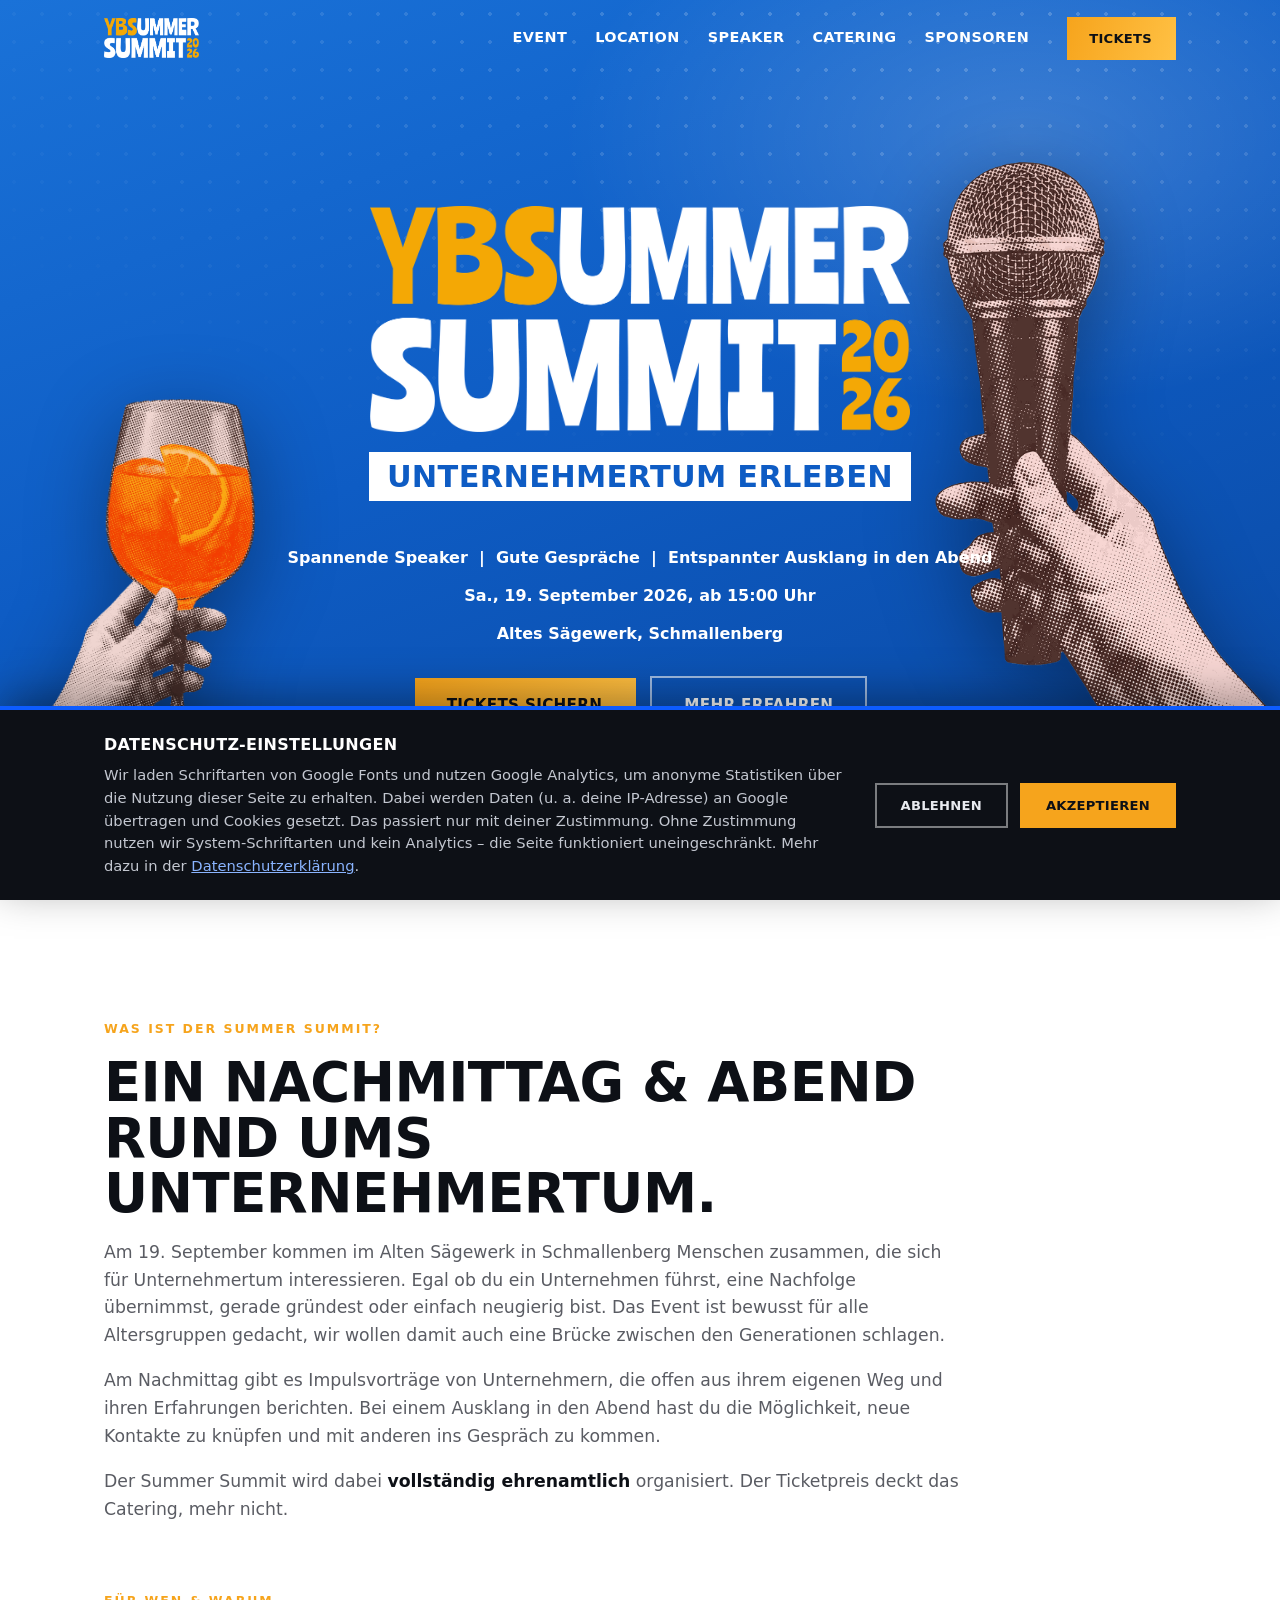
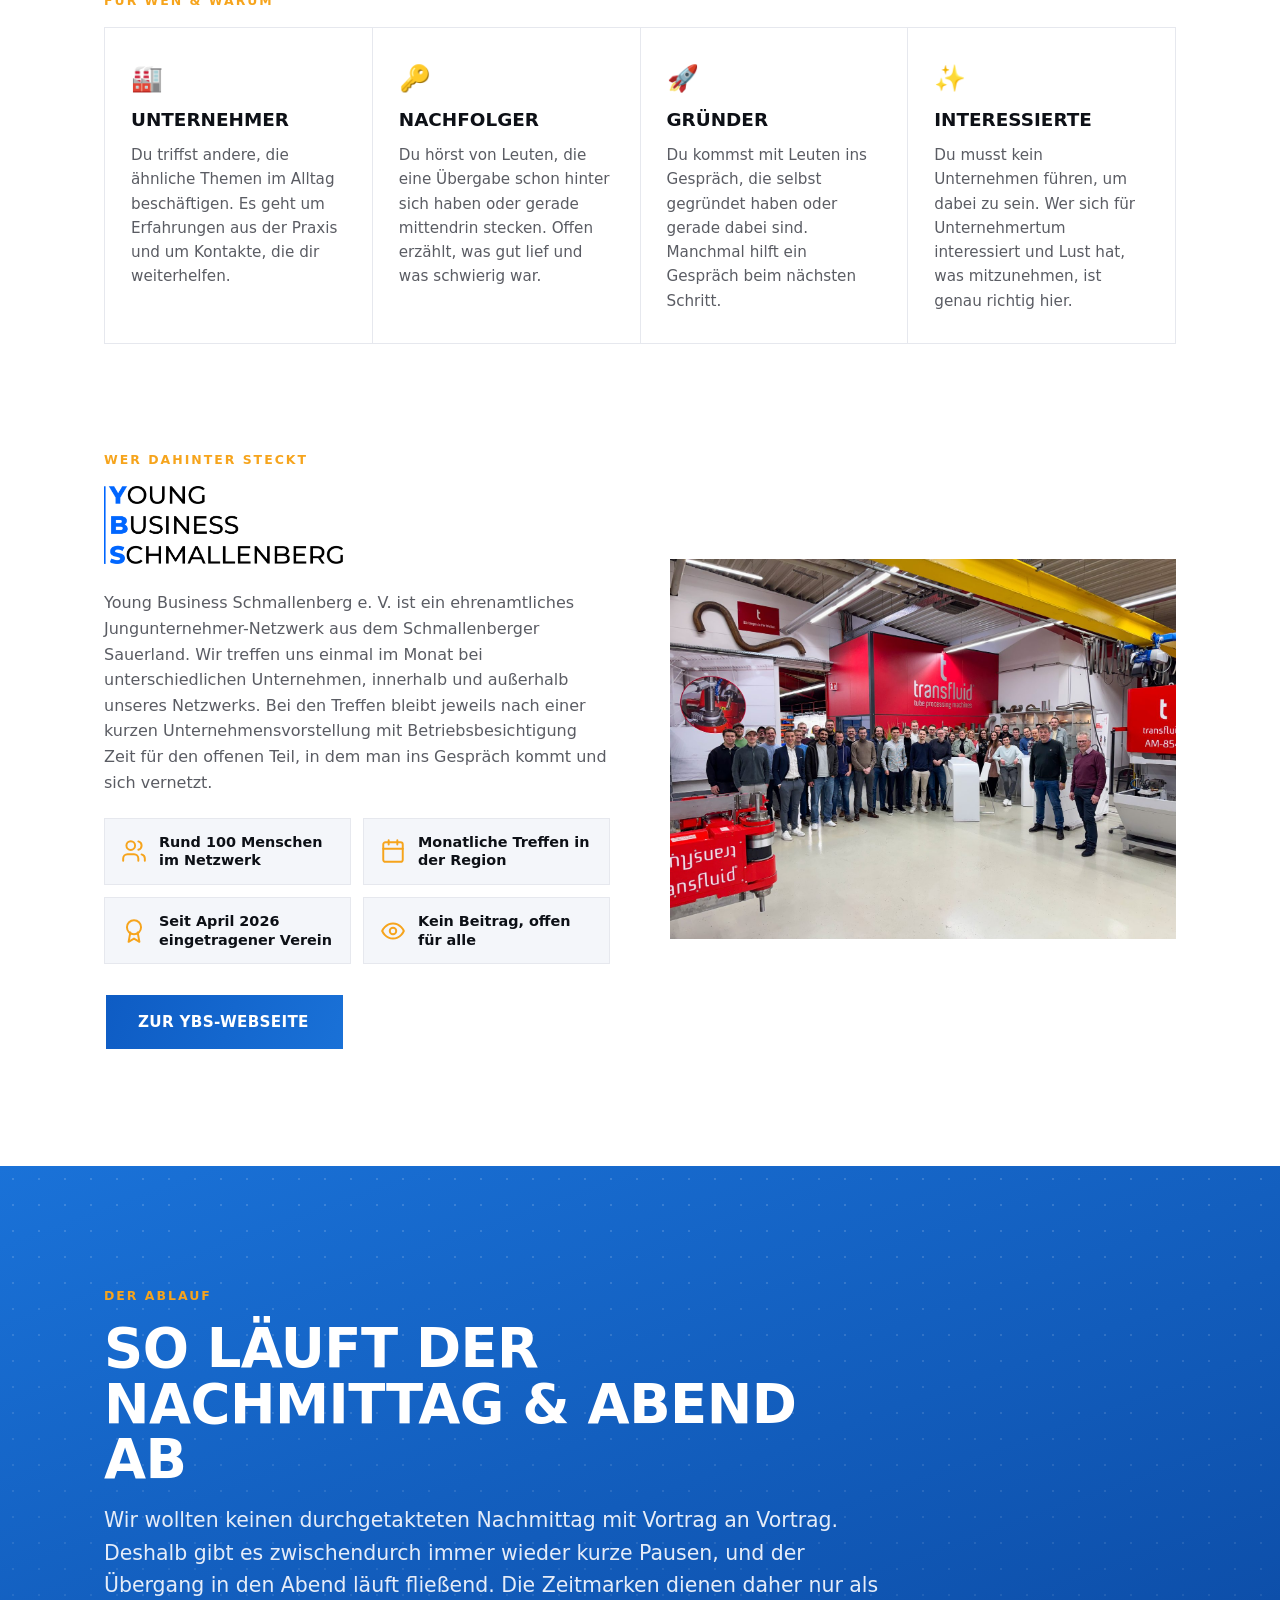
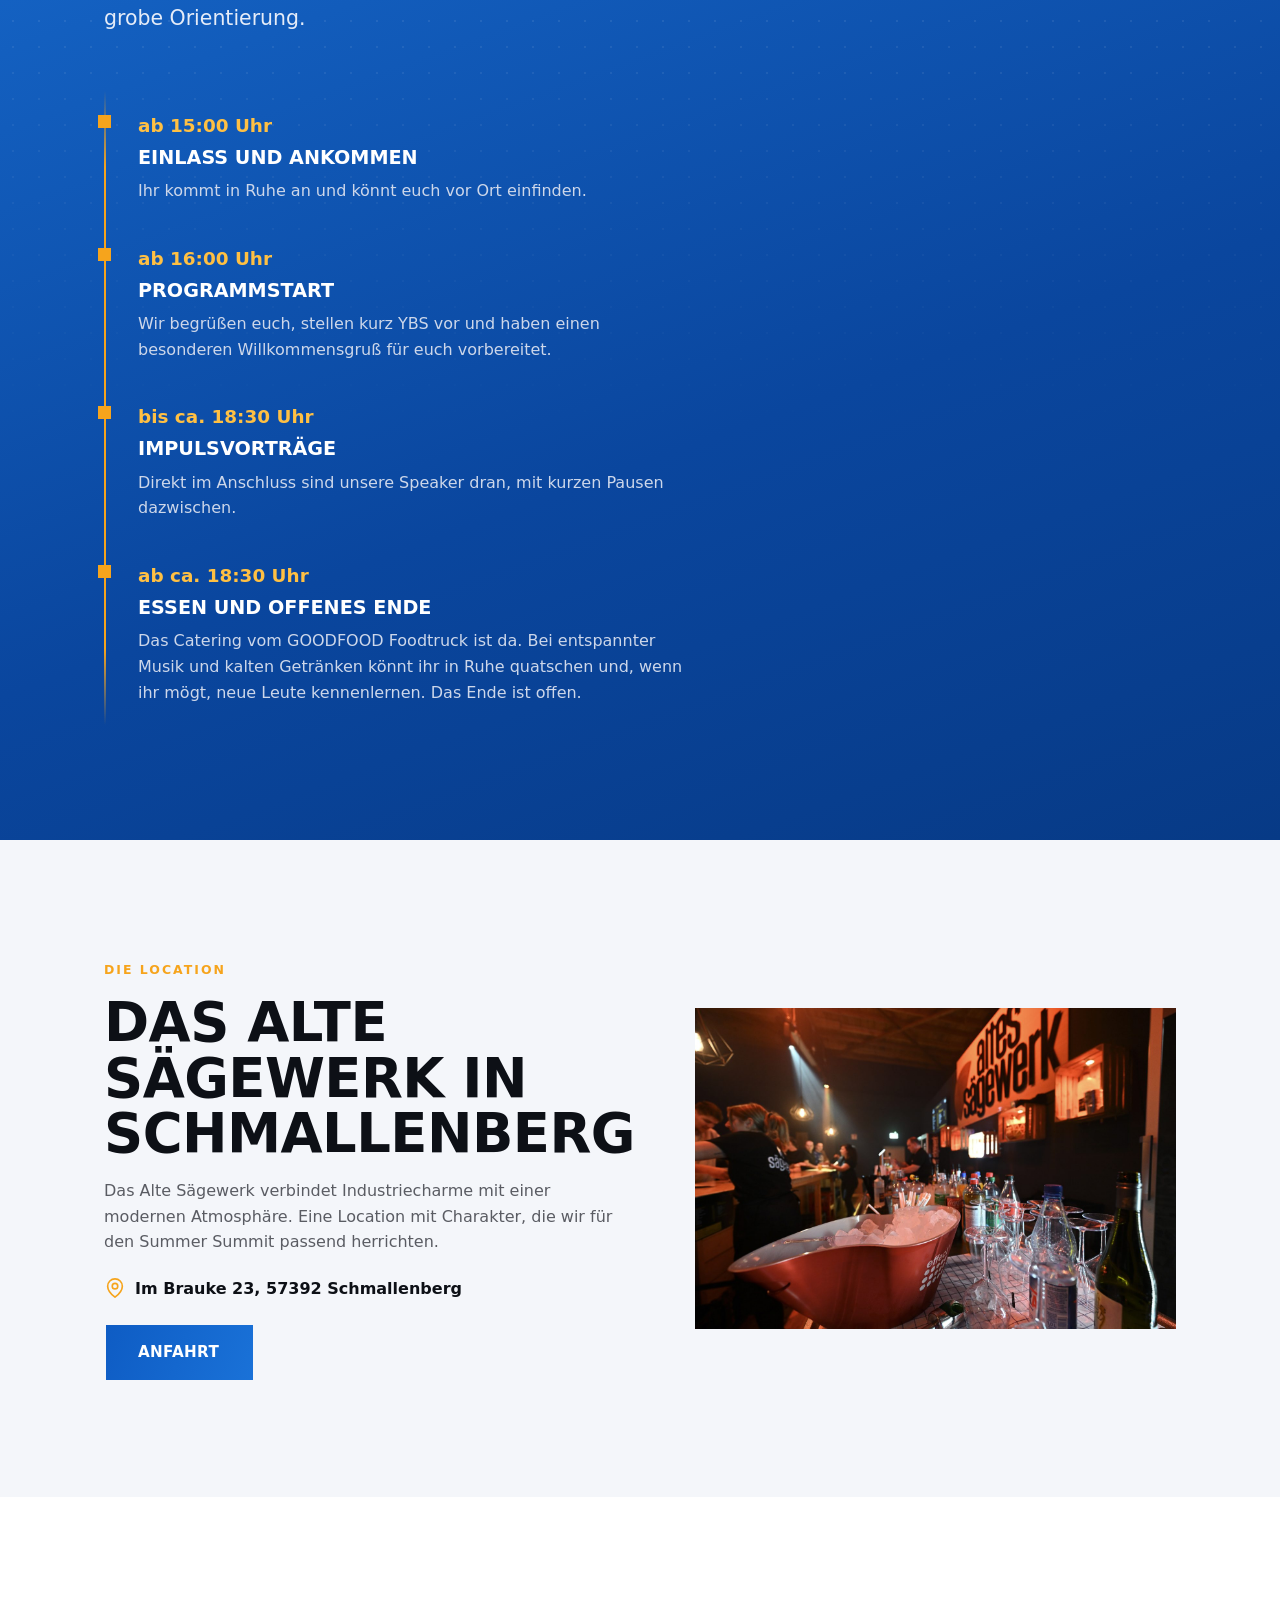
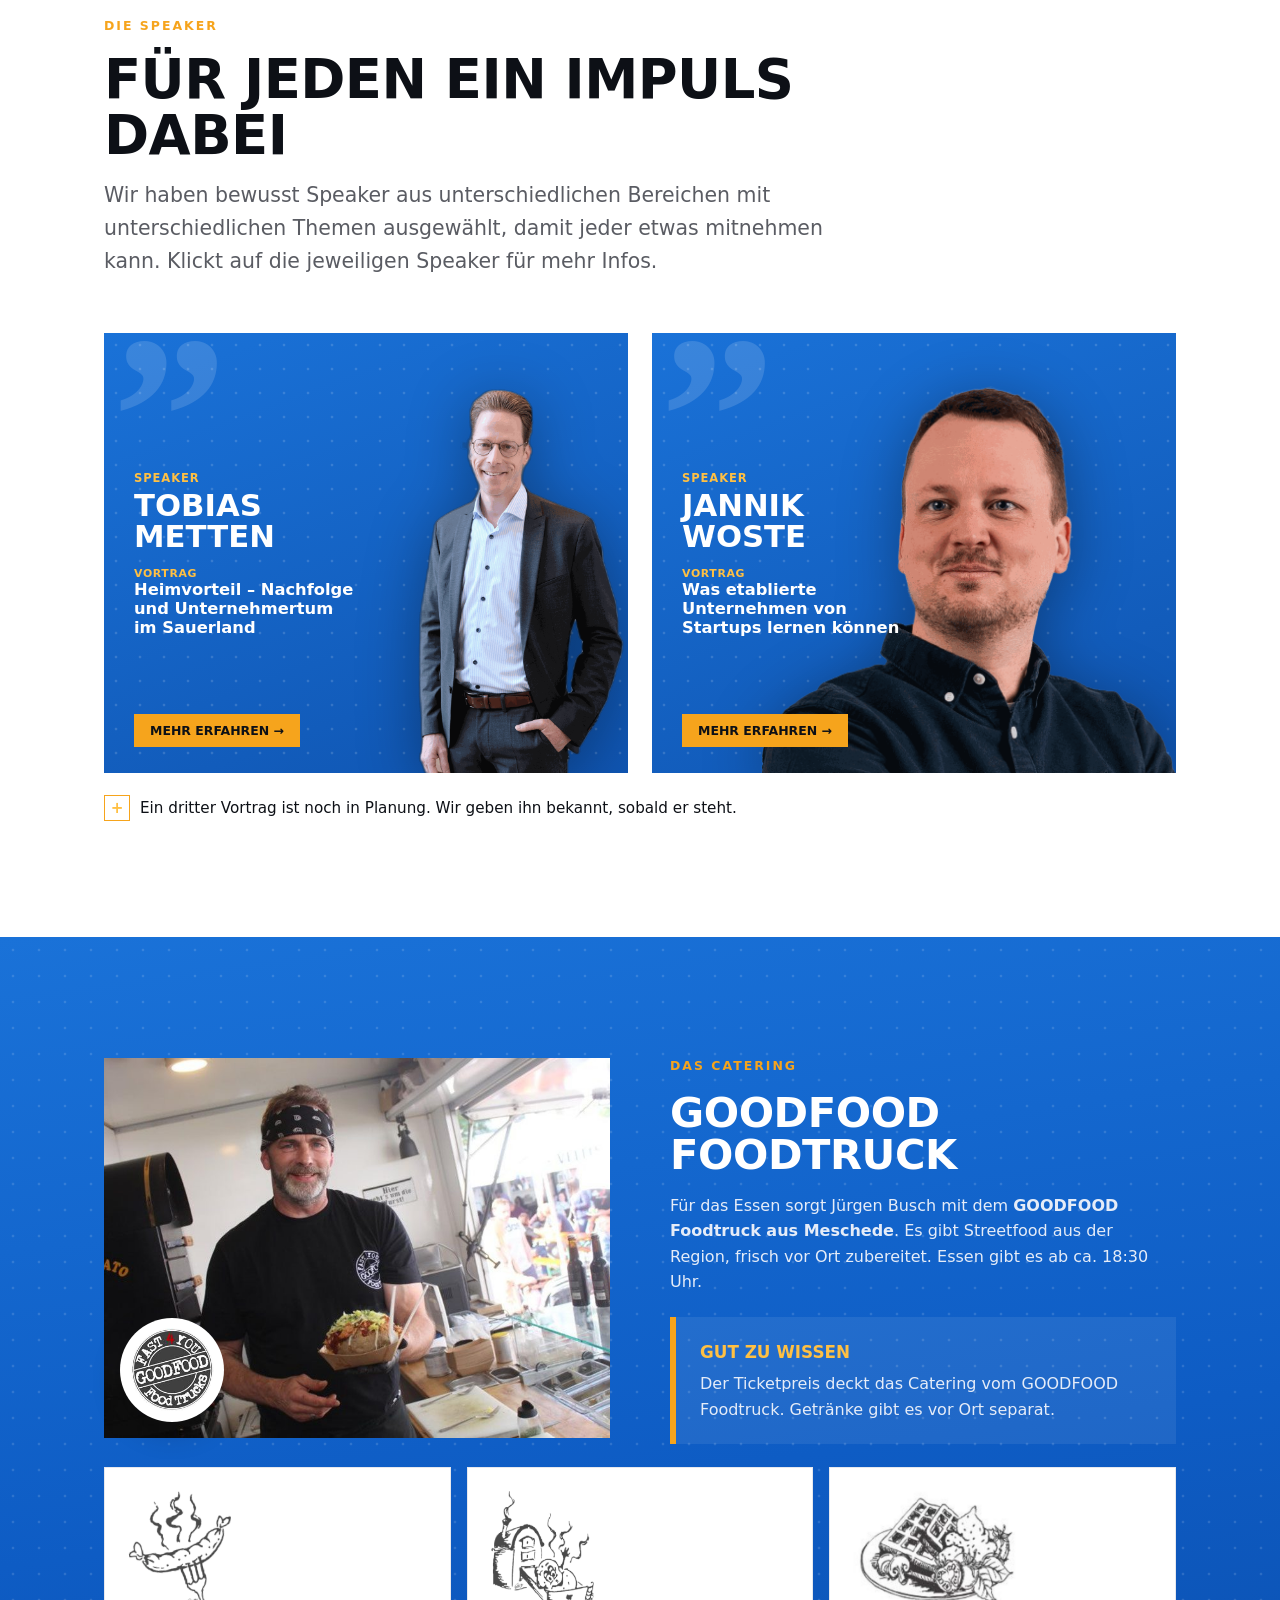
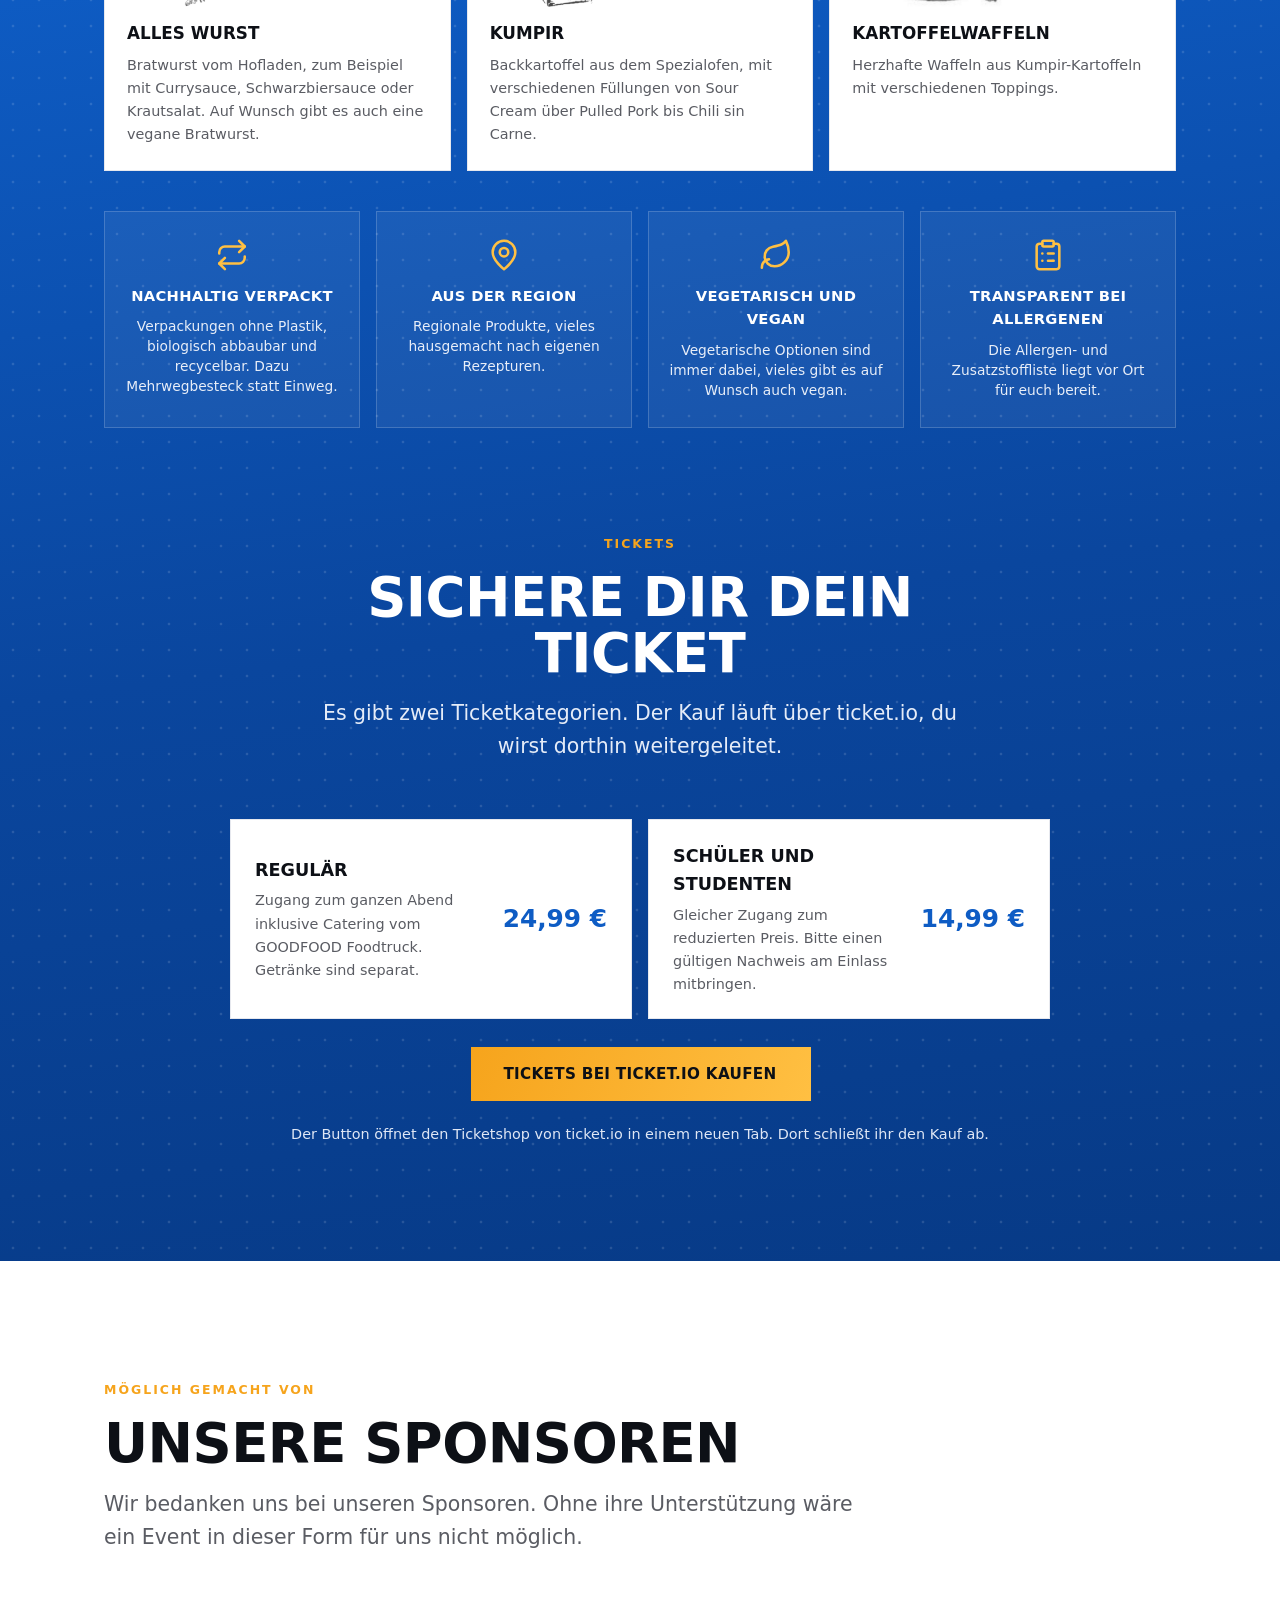
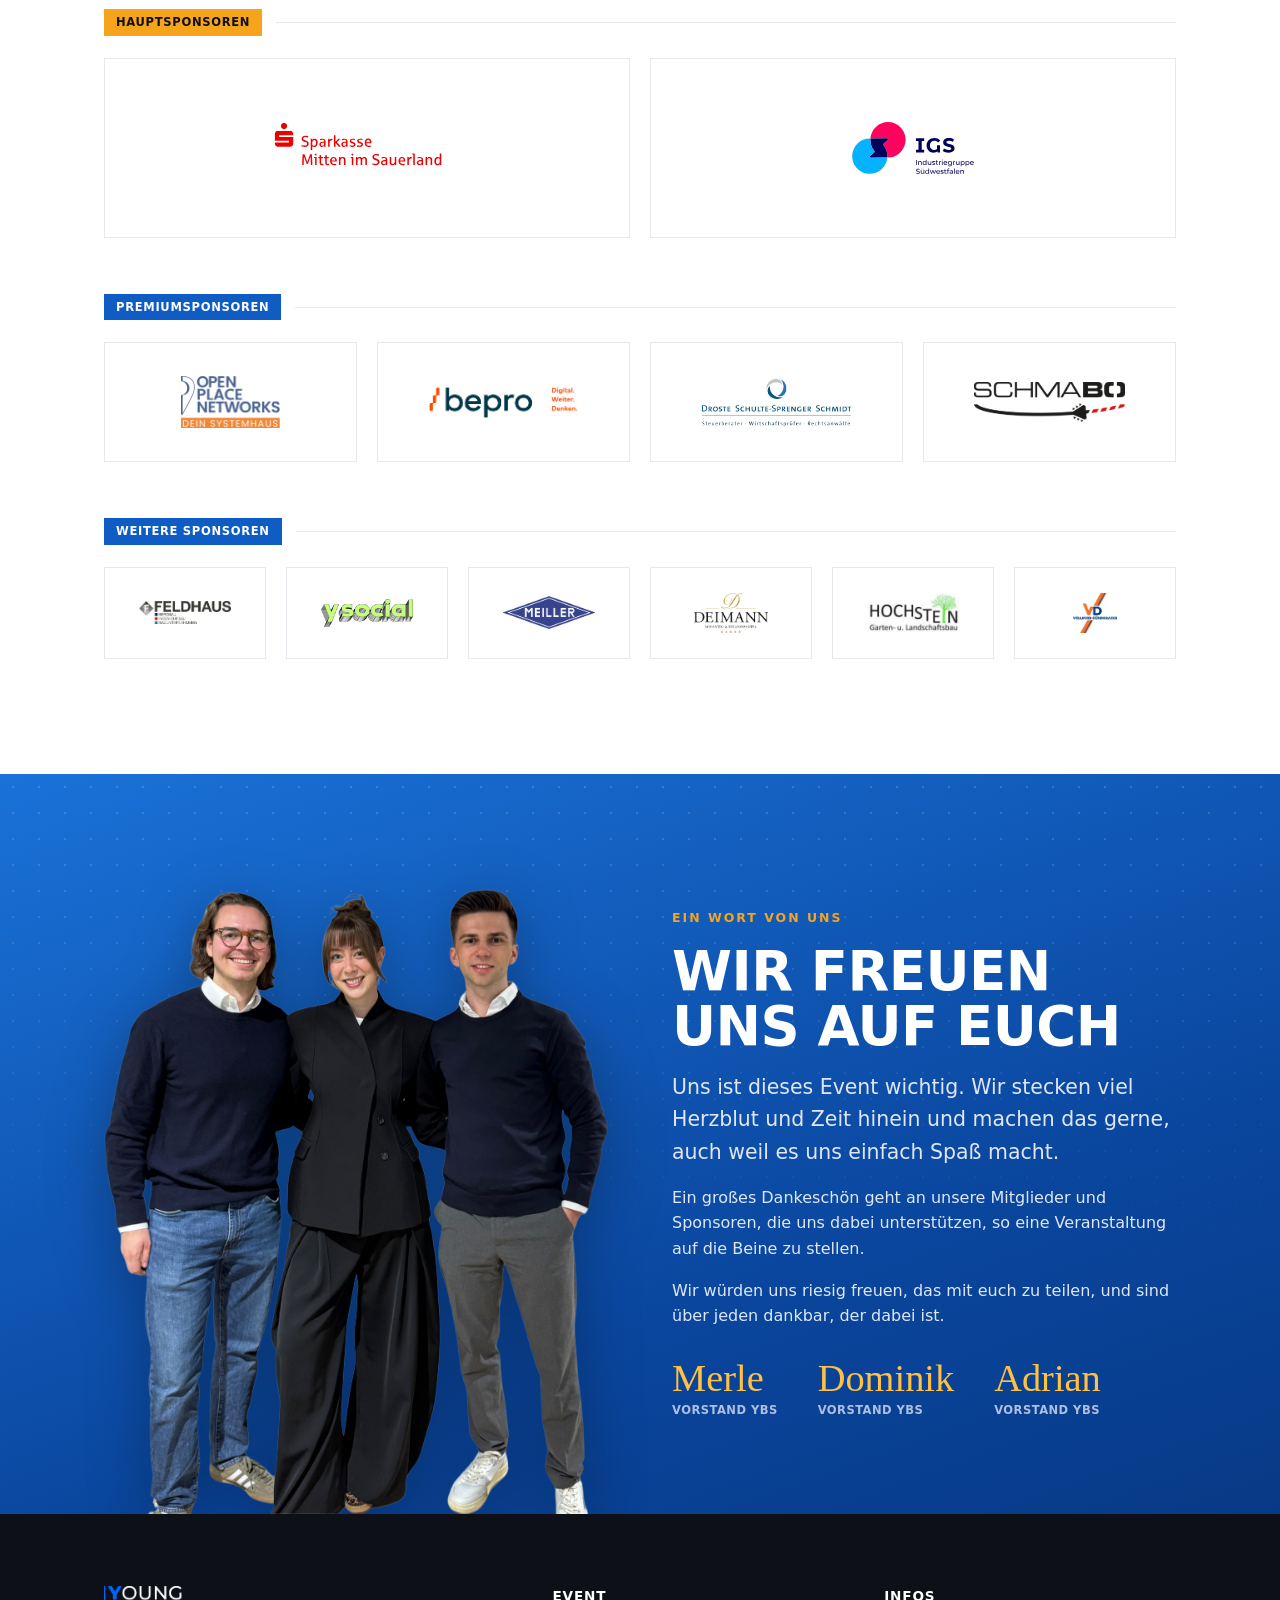
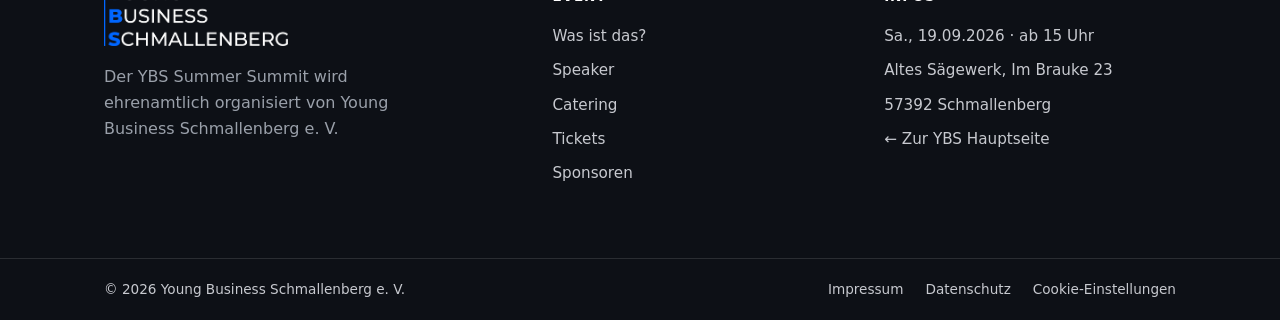
==== index.html @ 535e14dc "Consent-Widerruf: Footer-Link 'Cookie-Einstellungen' öffnet Banner erneut; bei Ablehnen wird GA deak" ====
<!doctype html>
<html lang="de">
<head>
  <meta charset="utf-8" />
  <meta name="viewport" content="width=device-width, initial-scale=1" />
  <title>YBS Summer Summit 2026 – Unternehmertum erleben · 19.09.2026 Schmallenberg</title>
  <meta name="description" content="YBS Summer Summit 2026 am 19. September im Alten Sägewerk Schmallenberg. Impulsvorträge, Essen vom Foodtruck und Zeit für Gespräche. Ehrenamtlich organisiert von Young Business Schmallenberg." />
  <!-- Google Fonts werden erst nach Einwilligung geladen (siehe Consent-Banner) -->
  <script>
    window.__loadFonts = function () {
      if (document.getElementById('gfonts')) return;
      var l = document.createElement('link');
      l.id = 'gfonts'; l.rel = 'stylesheet';
      l.href = 'https://fonts.googleapis.com/css2?family=Montserrat:wght@400;500;600;700;800&family=Caveat:wght@600;700&family=Dancing+Script:wght@600;700&family=Shadows+Into+Light&display=swap';
      document.head.appendChild(l);
    };
    try { if (localStorage.getItem('ybs-consent') === 'accepted') window.__loadFonts(); } catch (e) {}
  </script>
  <!-- Google Analytics (GA4) – wird erst nach Einwilligung geladen (siehe Consent-Banner) -->
  <script>
    // GA4 Measurement-ID
    window.__GA_ID = 'G-DHWH399LVB';
    window.__loadAnalytics = function () {
      var id = window.__GA_ID || '';
      if (window.__gaLoaded || id.indexOf('G-') !== 0 || id === 'G-XXXXXXXXXX') return;
      window.__gaLoaded = true;
      var s = document.createElement('script'); s.async = true;
      s.src = 'https://www.googletagmanager.com/gtag/js?id=' + id;
      document.head.appendChild(s);
      window.dataLayer = window.dataLayer || [];
      window.gtag = function () { dataLayer.push(arguments); };
      gtag('js', new Date());
      gtag('config', id, { anonymize_ip: true });
    };
    try { if (localStorage.getItem('ybs-consent') === 'accepted') window.__loadAnalytics(); } catch (e) {}
  </script>
  <link rel="stylesheet" href="consent.css" />
  <link rel="stylesheet" href="summer-summit.css" />
</head>
<body>

  <!-- ===== HEADER ===== -->
  <header class="site-header" id="top">
    <div class="container site-header__inner">
      <a href="#top" aria-label="YBS Summer Summit Startseite">
        <img src="assets/ss/logo-event-trim.png" alt="YBS Summer Summit 2026" class="site-header__logo" />
      </a>
      <nav class="nav" aria-label="Hauptnavigation">
        <a href="#event">Event</a>
        <a href="#location">Location</a>
        <a href="#speaker">Speaker</a>
        <a href="#catering">Catering</a>
        <a href="#sponsoren">Sponsoren</a>
        <a href="#tickets" class="site-header__cta"><span class="btn btn--gold btn--sm">Tickets</span></a>
      </nav>
      <button class="nav-toggle" aria-label="Menü öffnen" aria-expanded="false"><span></span><span></span><span></span></button>
    </div>
  </header>

  <!-- ===== HERO ===== -->
  <section class="hero">
    <div class="hero__dots"></div>
    <div class="hero__glow"></div>
    <img src="assets/ss/graphic-mic.png" alt="" class="hero__graphic hero__graphic--mic" aria-hidden="true" />
    <img src="assets/ss/graphic-aperol.png" alt="" class="hero__graphic hero__graphic--aperol" aria-hidden="true" />
    <div class="container hero__inner">
      <img src="assets/ss/logo-event-trim.png" alt="YBS Summer Summit 2026" class="hero__logo" />
      <p class="hero__slogan">Unternehmertum erleben</p>
      <div class="hero__facts">
        <span>Spannende Speaker&nbsp;&nbsp;|&nbsp;&nbsp;Gute Gespräche&nbsp;&nbsp;|&nbsp;&nbsp;Entspannter Ausklang in den Abend</span>
        <span>Sa., 19. September 2026, ab 15:00 Uhr</span>
        <span>Altes Sägewerk, Schmallenberg</span>
      </div>
      <div class="hero__actions">
        <a href="#tickets" class="btn btn--gold">Tickets sichern</a>
        <a href="#event" class="btn btn--outline-light">Mehr erfahren</a>
      </div>
    </div>
    <div class="hero__scroll">Scroll</div>
  </section>

  <!-- ===== EVENT / WAS IST DAS ===== -->
  <section class="section" id="event">
    <div class="container section__inner">
      <div class="intro__solo">
        <div class="intro__text">
          <span class="eyebrow eyebrow--ink">Was ist der Summer Summit?</span>
          <h2 class="section-title">Ein Nachmittag &amp; Abend rund ums Unternehmertum.</h2>
          <p>Am 19. September kommen im Alten Sägewerk in Schmallenberg Menschen zusammen, die sich für Unternehmertum interessieren. Egal ob du ein Unternehmen führst, eine Nachfolge übernimmst, gerade gründest oder einfach neugierig bist. Das Event ist bewusst für alle Altersgruppen gedacht, wir wollen damit auch eine Brücke zwischen den Generationen schlagen.</p>
          <p>Am Nachmittag gibt es Impulsvorträge von Unternehmern, die offen aus ihrem eigenen Weg und ihren Erfahrungen berichten. Bei einem Ausklang in den Abend hast du die Möglichkeit, neue Kontakte zu knüpfen und mit anderen ins Gespräch zu kommen.</p>
          <p>Der Summer Summit wird dabei <strong class="highlight">vollständig ehrenamtlich</strong> organisiert. Der Ticketpreis deckt das Catering, mehr nicht.</p>
        </div>
      </div>

      <!-- Zielgruppen -->
      <div class="audience">
        <span class="eyebrow eyebrow--ink">Für wen &amp; warum</span>
        <div class="audience__grid">
          <div class="audience__card">
            <div class="audience__ico">🏭</div>
            <h4>Unternehmer</h4>
            <p>Du triffst andere, die ähnliche Themen im Alltag beschäftigen. Es geht um Erfahrungen aus der Praxis und um Kontakte, die dir weiterhelfen.</p>
          </div>
          <div class="audience__card">
            <div class="audience__ico">🔑</div>
            <h4>Nachfolger</h4>
            <p>Du hörst von Leuten, die eine Übergabe schon hinter sich haben oder gerade mittendrin stecken. Offen erzählt, was gut lief und was schwierig war.</p>
          </div>
          <div class="audience__card">
            <div class="audience__ico">🚀</div>
            <h4>Gründer</h4>
            <p>Du kommst mit Leuten ins Gespräch, die selbst gegründet haben oder gerade dabei sind. Manchmal hilft ein Gespräch beim nächsten Schritt.</p>
          </div>
          <div class="audience__card">
            <div class="audience__ico">✨</div>
            <h4>Interessierte</h4>
            <p>Du musst kein Unternehmen führen, um dabei zu sein. Wer sich für Unternehmertum interessiert und Lust hat, was mitzunehmen, ist genau richtig hier.</p>
          </div>
        </div>
      </div>
    </div>
  </section>

  <!-- ===== ÜBER YBS e.V. ===== -->
  <section class="section" id="ueber-ybs">
    <div class="container section__inner">
      <div class="about__grid">
        <div class="about__text">
          <span class="eyebrow eyebrow--ink">Wer dahinter steckt</span>
          <img src="assets/logo-ybs.png?v=2" alt="Young Business Schmallenberg" class="about__logo" />
          <p>Young Business Schmallenberg e.&nbsp;V. ist ein ehrenamtliches Jungunternehmer-Netzwerk aus dem Schmallenberger Sauerland. Wir treffen uns einmal im Monat bei unterschiedlichen Unternehmen, innerhalb und außerhalb unseres Netzwerks. Bei den Treffen bleibt jeweils nach einer kurzen Unternehmensvorstellung mit Betriebsbesichtigung Zeit für den offenen Teil, in dem man ins Gespräch kommt und sich vernetzt.</p>
          <div class="about__facts">
            <div class="fact">
              <svg viewBox="0 0 24 24" fill="none" stroke="currentColor" stroke-width="1.8" stroke-linecap="round" stroke-linejoin="round"><path d="M16 21v-2a4 4 0 0 0-4-4H6a4 4 0 0 0-4 4v2"/><circle cx="9" cy="7" r="4"/><path d="M22 21v-2a4 4 0 0 0-3-3.87"/><path d="M16 3.13a4 4 0 0 1 0 7.75"/></svg>
              <span>Rund 100 Menschen im Netzwerk</span>
            </div>
            <div class="fact">
              <svg viewBox="0 0 24 24" fill="none" stroke="currentColor" stroke-width="1.8" stroke-linecap="round" stroke-linejoin="round"><rect x="3" y="4" width="18" height="18" rx="2"/><path d="M16 2v4M8 2v4M3 10h18"/></svg>
              <span>Monatliche Treffen in der Region</span>
            </div>
            <div class="fact">
              <svg viewBox="0 0 24 24" fill="none" stroke="currentColor" stroke-width="1.8" stroke-linecap="round" stroke-linejoin="round"><path d="M12 15a6.5 6.5 0 0 0 0-13 6.5 6.5 0 0 0 0 13Z"/><path d="M8.6 13.4 7 22l5-3 5 3-1.6-8.6"/></svg>
              <span>Seit April 2026 eingetragener Verein</span>
            </div>
            <div class="fact">
              <svg viewBox="0 0 24 24" fill="none" stroke="currentColor" stroke-width="1.8" stroke-linecap="round" stroke-linejoin="round"><path d="M2 12s3-7 10-7 10 7 10 7-3 7-10 7-10-7-10-7Z"/><circle cx="12" cy="12" r="3"/></svg>
              <span>Kein Beitrag, offen für alle</span>
            </div>
          </div>
          <a href="https://www.youngbusiness-schmallenberg.de" target="_blank" rel="noopener noreferrer" class="btn btn--blue" style="margin-top:6px">Zur YBS-Webseite</a>
        </div>
        <div class="about__media">
          <img src="assets/ss/ybs-transfluid.jpg" alt="YBS beim Treffen bei transfluid im Februar 2026" />
        </div>
      </div>
    </div>
  </section>

  <!-- ===== ABLAUF ===== -->
  <section class="section section--blue section--dots">
    <div class="container section__inner">
      <div class="section__head">
        <span class="eyebrow">Der Ablauf</span>
        <h2 class="section-title section-title--light">So läuft der Nachmittag &amp; Abend ab</h2>
        <p class="lead lead--light">Wir wollten keinen durchgetakteten Nachmittag mit Vortrag an Vortrag. Deshalb gibt es zwischendurch immer wieder kurze Pausen, und der Übergang in den Abend läuft fließend. Die Zeitmarken dienen daher nur als grobe Orientierung.</p>
      </div>
      <div class="timeline">
        <div class="timeline__item">
          <div class="timeline__time">ab 15:00 Uhr</div>
          <h4>Einlass und Ankommen</h4>
          <p>Ihr kommt in Ruhe an und könnt euch vor Ort einfinden.</p>
        </div>
        <div class="timeline__item">
          <div class="timeline__time">ab 16:00 Uhr</div>
          <h4>Programmstart</h4>
          <p>Wir begrüßen euch, stellen kurz YBS vor und haben einen besonderen Willkommensgruß für euch vorbereitet.</p>
        </div>
        <div class="timeline__item">
          <div class="timeline__time">bis ca. 18:30 Uhr</div>
          <h4>Impulsvorträge</h4>
          <p>Direkt im Anschluss sind unsere Speaker dran, mit kurzen Pausen dazwischen.</p>
        </div>
        <div class="timeline__item">
          <div class="timeline__time">ab ca. 18:30 Uhr</div>
          <h4>Essen und offenes Ende</h4>
          <p>Das Catering vom GOODFOOD Foodtruck ist da. Bei entspannter Musik und kalten Getränken könnt ihr in Ruhe quatschen und, wenn ihr mögt, neue Leute kennenlernen. Das Ende ist offen.</p>
        </div>
      </div>
    </div>
  </section>

  <!-- ===== LOCATION ===== -->
  <section class="section" id="location" style="background:var(--paper-2)">
    <div class="container section__inner">
      <div class="location__grid">
        <div class="location__text">
          <span class="eyebrow eyebrow--ink">Die Location</span>
          <h2 class="section-title">Das Alte Sägewerk in Schmallenberg</h2>
          <p>Das Alte Sägewerk verbindet Industriecharme mit einer modernen Atmosphäre. Eine Location mit Charakter, die wir für den Summer Summit passend herrichten.</p>
          <p class="location__address"><svg viewBox="0 0 24 24" fill="none" stroke="currentColor" stroke-width="1.8" stroke-linecap="round" stroke-linejoin="round"><path d="M20 10c0 6-8 12-8 12s-8-6-8-12a8 8 0 0 1 16 0Z"/><circle cx="12" cy="10" r="3"/></svg>Im Brauke 23, 57392 Schmallenberg</p>
          <a href="https://maps.app.goo.gl/jZ9NE4XAVZ3ESgG39" target="_blank" rel="noopener noreferrer" class="btn btn--blue">Anfahrt</a>
        </div>
        <div class="location__media">
          <img src="assets/ss/saegewerk.jpg" alt="Das Alte Sägewerk in Schmallenberg" />
        </div>
      </div>
    </div>
  </section>

  <!-- ===== SPEAKER ===== -->
  <section class="section" id="speaker">
    <div class="container section__inner">
      <div class="section__head">
        <span class="eyebrow eyebrow--ink">Die Speaker</span>
        <h2 class="section-title">Für jeden ein Impuls dabei</h2>
        <p class="lead">Wir haben bewusst Speaker aus unterschiedlichen Bereichen mit unterschiedlichen Themen ausgewählt, damit jeder etwas mitnehmen kann. Klickt auf die jeweiligen Speaker für mehr Infos.</p>
      </div>
      <div class="speakers__grid">

        <!-- Tobias Metten -->
        <button class="speaker-card" data-speaker="metten">
          <div class="speaker-card__dots"></div>
          <span class="speaker-card__quote">&rdquo;</span>
          <img src="assets/ss/speaker-tobias.png" alt="Tobias Metten" class="speaker-card__img" />
          <div class="speaker-card__body">
            <span class="speaker-card__role">Speaker</span>
            <h3 class="speaker-card__name">Tobias<br />Metten</h3>
            <span class="speaker-card__talk-label">Vortrag</span>
            <p class="speaker-card__talk">Heimvorteil – Nachfolge und Unternehmertum im Sauerland</p>
          </div>
          <span class="speaker-card__more">Mehr erfahren →</span>
        </button>

        <!-- Jannik Woste -->
        <button class="speaker-card" data-speaker="woste">
          <div class="speaker-card__dots"></div>
          <span class="speaker-card__quote">&rdquo;</span>
          <img src="assets/ss/speaker-jannik.png" alt="Jannik Woste" class="speaker-card__img" />
          <div class="speaker-card__body">
            <span class="speaker-card__role">Speaker</span>
            <h3 class="speaker-card__name">Jannik<br />Woste</h3>
            <span class="speaker-card__talk-label">Vortrag</span>
            <p class="speaker-card__talk">Was etablierte Unternehmen von Startups lernen können</p>
          </div>
          <span class="speaker-card__more">Mehr erfahren →</span>
        </button>

      </div>
      <p class="speaker-note"><span class="plus">+</span> Ein dritter Vortrag ist noch in Planung. Wir geben ihn bekannt, sobald er steht.</p>
    </div>
  </section>

  <!-- ===== CATERING + TICKETS: durchgehender blauer Block (nahtlos) ===== -->
  <div class="blue-block">
  <!-- ===== CATERING ===== -->
  <section class="section section--blue section--dots" id="catering">
    <div class="container section__inner">
      <div class="catering__grid">
        <div class="catering__media">
          <img src="assets/ss/catering-juergen.jpg" alt="Jürgen Busch vom GOODFOOD Foodtruck mit einem Kumpir" style="aspect-ratio:4/3" />
          <img src="assets/ss/catering-goodfood.jpg" alt="GOODFOOD Foodtruck Logo" class="catering__logo" />
        </div>
        <div class="catering__text" style="color:#fff">
          <span class="eyebrow">Das Catering</span>
          <h2 class="section-title section-title--light" style="font-size:clamp(1.8rem,3.6vw,2.6rem)">GOODFOOD Foodtruck</h2>
          <p style="color:#e5ecf8;margin-top:1rem">Für das Essen sorgt Jürgen Busch mit dem <strong>GOODFOOD Foodtruck aus Meschede</strong>. Es gibt Streetfood aus der Region, frisch vor Ort zubereitet. Essen gibt es ab ca. 18:30 Uhr.</p>
          <div class="no-profit" style="background:rgba(255,255,255,.08);border-color:var(--gold)">
            <strong style="color:var(--gold-2)">Gut zu wissen</strong>
            <p style="color:#e5ecf8">Der Ticketpreis deckt das Catering vom GOODFOOD Foodtruck. Getränke gibt es vor Ort separat.</p>
          </div>
        </div>
      </div>

      <div class="menu-grid">
        <div class="menu-item">
          <img class="menu-item__img" src="assets/ss/menu-wurst.png" alt="Illustration Bratwurst auf Gabel" />
          <h4>Alles Wurst</h4>
          <p>Bratwurst vom Hofladen, zum Beispiel mit Currysauce, Schwarzbiersauce oder Krautsalat. Auf Wunsch gibt es auch eine vegane Bratwurst.</p>
        </div>
        <div class="menu-item">
          <img class="menu-item__img" src="assets/ss/menu-kumpir.png" alt="Illustration Kumpir Backkartoffel" />
          <h4>Kumpir</h4>
          <p>Backkartoffel aus dem Spezialofen, mit verschiedenen Füllungen von Sour Cream über Pulled Pork bis Chili sin Carne.</p>
        </div>
        <div class="menu-item">
          <img class="menu-item__img" src="assets/ss/menu-waffeln.png" alt="Illustration Kartoffelwaffeln auf Teller" />
          <h4>Kartoffelwaffeln</h4>
          <p>Herzhafte Waffeln aus Kumpir-Kartoffeln mit verschiedenen Toppings.</p>
        </div>
      </div>

      <div class="benefits">
        <div class="benefit">
          <svg viewBox="0 0 24 24" fill="none" stroke="currentColor" stroke-width="1.8" stroke-linecap="round" stroke-linejoin="round"><path d="m17 2 4 4-4 4"/><path d="M3 11v-1a4 4 0 0 1 4-4h14"/><path d="m7 22-4-4 4-4"/><path d="M21 13v1a4 4 0 0 1-4 4H3"/></svg>
          <h4>Nachhaltig verpackt</h4>
          <p>Verpackungen ohne Plastik, biologisch abbaubar und recycelbar. Dazu Mehrwegbesteck statt Einweg.</p>
        </div>
        <div class="benefit">
          <svg viewBox="0 0 24 24" fill="none" stroke="currentColor" stroke-width="1.8" stroke-linecap="round" stroke-linejoin="round"><path d="M20 10c0 6-8 12-8 12s-8-6-8-12a8 8 0 0 1 16 0Z"/><circle cx="12" cy="10" r="3"/></svg>
          <h4>Aus der Region</h4>
          <p>Regionale Produkte, vieles hausgemacht nach eigenen Rezepturen.</p>
        </div>
        <div class="benefit">
          <svg viewBox="0 0 24 24" fill="none" stroke="currentColor" stroke-width="1.8" stroke-linecap="round" stroke-linejoin="round"><path d="M11 20A7 7 0 0 1 9.8 6.1C15.5 5 17 4.48 19 2c1 2 2 4.18 2 8 0 5.5-4.78 10-10 10Z"/><path d="M2 21c0-3 1.85-5.36 5.08-6"/></svg>
          <h4>Vegetarisch und vegan</h4>
          <p>Vegetarische Optionen sind immer dabei, vieles gibt es auf Wunsch auch vegan.</p>
        </div>
        <div class="benefit">
          <svg viewBox="0 0 24 24" fill="none" stroke="currentColor" stroke-width="1.8" stroke-linecap="round" stroke-linejoin="round"><rect x="8" y="2" width="8" height="4" rx="1"/><path d="M16 4h2a2 2 0 0 1 2 2v14a2 2 0 0 1-2 2H6a2 2 0 0 1-2-2V6a2 2 0 0 1 2-2h2"/><path d="M12 11h4"/><path d="M12 16h4"/><path d="M8 11h.01"/><path d="M8 16h.01"/></svg>
          <h4>Transparent bei Allergenen</h4>
          <p>Die Allergen- und Zusatzstoffliste liegt vor Ort für euch bereit.</p>
        </div>
      </div>
    </div>
  </section>

  <!-- ===== TICKETS (ticket.io Embed – Zwei-Klick-Lösung) ===== -->
  <section class="section section--blue section--dots" id="tickets">
    <div class="container section__inner">
      <div class="section__head" style="text-align:center;max-width:680px;margin-inline:auto">
        <span class="eyebrow">Tickets</span>
        <h2 class="section-title section-title--light" style="justify-content:center">Sichere dir dein Ticket</h2>
        <p class="lead lead--light">Es gibt zwei Ticketkategorien. Der Kauf läuft über ticket.io, du wirst dorthin weitergeleitet.</p>
      </div>

      <div class="tickets__wrap">
        <div class="ticket-cats">
          <div class="ticket-cat">
            <div class="ticket-cat__info">
              <h4>Regulär</h4>
              <p>Zugang zum ganzen Abend inklusive Catering vom GOODFOOD Foodtruck. Getränke sind separat.</p>
            </div>
            <div class="ticket-cat__price">24,99&nbsp;€</div>
          </div>
          <div class="ticket-cat">
            <div class="ticket-cat__info">
              <h4>Schüler und Studenten</h4>
              <p>Gleicher Zugang zum reduzierten Preis. Bitte einen gültigen Nachweis am Einlass mitbringen.</p>
            </div>
            <div class="ticket-cat__price">14,99&nbsp;€</div>
          </div>
        </div>

        <div style="text-align:center;margin-top:26px">
          <a href="https://saegewerk.ticket.io/PoehPkMO/" target="_blank" rel="noopener noreferrer" class="btn btn--gold">Tickets bei ticket.io kaufen</a>
          <p class="ticket-note">Der Button öffnet den Ticketshop von ticket.io in einem neuen Tab. Dort schließt ihr den Kauf ab.</p>
        </div>
      </div>
    </div>
  </section>
  </div><!-- /.blue-block -->

  <!-- ===== SPONSOREN ===== -->
  <section class="section" id="sponsoren">
    <div class="container section__inner">
      <div class="section__head">
        <span class="eyebrow eyebrow--ink">Möglich gemacht von</span>
        <h2 class="section-title">Unsere Sponsoren</h2>
        <p class="lead">Wir bedanken uns bei unseren Sponsoren. Ohne ihre Unterstützung wäre ein Event in dieser Form für uns nicht möglich.</p>
      </div>

      <!-- Hauptsponsoren -->
      <div class="sponsors__tier tier-main">
        <div class="sponsors__tier-label"><span class="pill pill--gold">Hauptsponsoren</span></div>
        <div class="sponsor-grid">
          <a class="sponsor" href="https://www.sparkasse-mitten-im-sauerland.de" target="_blank" rel="noopener noreferrer" aria-label="Sparkasse Mitten im Sauerland">
            <img src="assets/ss/sponsors/sparkasse.svg" alt="Sparkasse Mitten im Sauerland" />
          </a>
          <a class="sponsor" href="https://www.igs-gruppe.de" target="_blank" rel="noopener noreferrer" aria-label="IGS Industriegruppe Südwestfalen">
            <img src="assets/ss/sponsors/igs.svg" alt="IGS Industriegruppe Südwestfalen" />
          </a>
        </div>
      </div>

      <!-- Premiumsponsoren -->
      <div class="sponsors__tier tier-premium">
        <div class="sponsors__tier-label"><span class="pill">Premiumsponsoren</span></div>
        <div class="sponsor-grid">
          <a class="sponsor" href="https://openplacenetworks.com" target="_blank" rel="noopener noreferrer" aria-label="Open Place Networks">
            <img src="assets/ss/sponsors/openplace.png" alt="Open Place Networks" />
          </a>
          <a class="sponsor" href="https://www.bepro-solutions.de" target="_blank" rel="noopener noreferrer" aria-label="bepro">
            <img src="assets/ss/sponsors/bepro.png" alt="bepro" />
          </a>
          <a class="sponsor" href="https://www.drs-partner.com" target="_blank" rel="noopener noreferrer" aria-label="Droste Schulte-Sprenger Schmidt">
            <img src="assets/ss/sponsors/drs.jpg" alt="Droste Schulte-Sprenger Schmidt" />
          </a>
          <a class="sponsor" href="https://schmabo.de" target="_blank" rel="noopener noreferrer" aria-label="SCHMABO">
            <img src="assets/ss/sponsors/schmabo.png" alt="SCHMABO" />
          </a>
        </div>
      </div>

      <!-- Basicsponsoren -->
      <div class="sponsors__tier tier-basic">
        <div class="sponsors__tier-label"><span class="pill">Weitere Sponsoren</span></div>
        <div class="sponsor-grid">
          <a class="sponsor" href="https://www.feldhaus.com" target="_blank" rel="noopener noreferrer" aria-label="Feldhaus">
            <img src="assets/ss/sponsors/feldhaus.png" alt="Feldhaus" />
          </a>
          <a class="sponsor" href="https://ysocial.media" target="_blank" rel="noopener noreferrer" aria-label="ysocial">
            <img src="assets/ss/sponsors/ysocial.png" alt="ysocial" />
          </a>
          <a class="sponsor" href="https://meiller-umwelttechnik.de" target="_blank" rel="noopener noreferrer" aria-label="MEILLER">
            <img src="assets/ss/sponsors/meiller.png" alt="MEILLER" />
          </a>
          <a class="sponsor" href="https://www.deimann.de" target="_blank" rel="noopener noreferrer" aria-label="Hotel Deimann">
            <img src="assets/ss/sponsors/deimann.jpg" alt="Deimann" />
          </a>
          <a class="sponsor" href="https://hochsteingalabau.de" target="_blank" rel="noopener noreferrer" aria-label="Hochstein Garten- und Landschaftsbau">
            <img src="assets/ss/sponsors/hochstein.webp" alt="Hochstein GaLaBau" />
          </a>
          <a class="sponsor" href="https://vd.design" target="_blank" rel="noopener noreferrer" aria-label="Vollmers-Dünnebacke">
            <img src="assets/ss/sponsors/vollmers.png" alt="Vollmers-Dünnebacke" />
          </a>
        </div>
      </div>

    </div>
  </section>

  <!-- ===== VORSTAND / PERSÖNLICHE NACHRICHT ===== -->
  <section class="section section--blue section--dots vorstand-section">
    <div class="container section__inner">
      <div class="vorstand__grid">
        <div class="vorstand__media">
          <img src="assets/ss/vorstand-transparent.png" alt="Merle, Dominik und Adrian vom Vorstand des Young Business Schmallenberg" />
        </div>
        <div class="vorstand__msg">
          <span class="eyebrow">Ein Wort von uns</span>
          <h2 class="section-title section-title--light">Wir freuen uns auf euch</h2>
          <p class="lead lead--light">Uns ist dieses Event wichtig. Wir stecken viel Herzblut und Zeit hinein und machen das gerne, auch weil es uns einfach Spaß macht.</p>
          <p>Ein großes Dankeschön geht an unsere Mitglieder und Sponsoren, die uns dabei unterstützen, so eine Veranstaltung auf die Beine zu stellen.</p>
          <p>Wir würden uns riesig freuen, das mit euch zu teilen, und sind über jeden dankbar, der dabei ist.</p>
          <div class="signatures">
            <div class="sign sign--merle"><span class="sign__name">Merle</span><span class="sign__role">Vorstand YBS</span></div>
            <div class="sign sign--dominik"><span class="sign__name">Dominik</span><span class="sign__role">Vorstand YBS</span></div>
            <div class="sign sign--adrian"><span class="sign__name">Adrian</span><span class="sign__role">Vorstand YBS</span></div>
          </div>
        </div>
      </div>
    </div>
  </section>

  <!-- ===== FOOTER ===== -->
  <footer class="footer">
    <div class="container footer__top">
      <div class="footer__brand">
        <img src="assets/logo-ybs-weiss.png?v=2" alt="Young Business Schmallenberg" style="height:60px;width:auto;margin-bottom:18px" />
        <p>Der YBS Summer Summit wird ehrenamtlich organisiert von Young Business Schmallenberg e.&nbsp;V.</p>
      </div>
      <div class="footer__col">
        <h4>Event</h4>
        <ul>
          <li><a href="#event">Was ist das?</a></li>
          <li><a href="#speaker">Speaker</a></li>
          <li><a href="#catering">Catering</a></li>
          <li><a href="#tickets">Tickets</a></li>
          <li><a href="#sponsoren">Sponsoren</a></li>
        </ul>
      </div>
      <div class="footer__col">
        <h4>Infos</h4>
        <ul>
          <li>Sa., 19.09.2026 · ab 15 Uhr</li>
          <li>Altes Sägewerk, Im Brauke 23</li>
          <li>57392 Schmallenberg</li>
          <li><a href="https://www.youngbusiness-schmallenberg.de" target="_blank" rel="noopener noreferrer">← Zur YBS Hauptseite</a></li>
        </ul>
      </div>
    </div>
    <div class="footer__bottom">
      <div class="container footer__bottom-inner">
        <span>© 2026 Young Business Schmallenberg e.&nbsp;V.</span>
        <nav class="footer__legal">
          <a href="https://youngbusiness-schmallenberg.de/impressum/" target="_blank" rel="noopener noreferrer">Impressum</a>
          <a href="https://youngbusiness-schmallenberg.de/datenschutz/" target="_blank" rel="noopener noreferrer">Datenschutz</a>
          <a href="#" onclick="if(window.__openConsent){window.__openConsent();}return false;">Cookie-Einstellungen</a>
        </nav>
      </div>
    </div>
  </footer>

  <!-- ===== SPEAKER MODAL ===== -->
  <div class="modal" id="speaker-modal" role="dialog" aria-modal="true" aria-labelledby="modal-name">
    <div class="modal__backdrop" data-close></div>
    <div class="modal__dialog">
      <button class="modal__close" data-close aria-label="Schließen">×</button>
      <div class="modal__media">
        <div class="speaker-card__dots"></div>
        <img id="modal-img" src="" alt="" />
      </div>
      <div class="modal__body">
        <span class="modal__role">Speaker · YBS Summer Summit 2026</span>
        <h3 class="modal__name" id="modal-name"></h3>
        <p class="modal__talk" id="modal-talk"></p>
        <div id="modal-bio"></div>
        <a class="modal__linkedin" id="modal-linkedin" href="#" target="_blank" rel="noopener noreferrer">
          Auf LinkedIn ansehen
        </a>
      </div>
    </div>
  </div>

  <script>
    /* ---- Speaker-Daten ---- */
    const SPEAKERS = {
      metten: {
        name: 'Tobias Metten',
        img: 'assets/ss/speaker-tobias.png',
        talk: 'Vortrag: „Heimvorteil – Nachfolge und Unternehmertum im Sauerland"',
        bio: [
          'Tobias Metten führt die Metten Fleischwaren GmbH & Co. KG als geschäftsführender Gesellschafter. Außerdem ist er Vorstandsvorsitzender der Sauerland Initiative e.V.',
          'In seinem Vortrag geht es um Unternehmertum im Sauerland und um das Thema Nachfolge. Als Nachfolger und durch seine Vorstandstätigkeit bei Sauerland Initiativ hat er Einblicke aus erster Hand, was in der Region gut läuft und wo es hakt. Er gibt einen Überblick über den Stand des Unternehmertums im Sauerland und erzählt aus eigener Erfahrung, was bei einer Nachfolge gut läuft und wo es schwierig wird. Ob ihr selbst ein Unternehmen führt, eine Übergabe plant oder einfach wissen wollt, wie es um den Standort steht, hier ist für jeden ein Impuls dabei.'
        ],
        linkedin: 'https://www.linkedin.com/in/tobias-metten-634161/'
      },
      woste: {
        name: 'Jannik Woste',
        img: 'assets/ss/speaker-jannik.png',
        talk: 'Vortrag: „Was etablierte Unternehmen von Startups lernen können"',
        bio: [
          'Jannik Woste ist Geschäftsführer der Factory33, der Startup Factory für den Mittelstand in Ostwestfalen-Lippe. Dort entwickelt er gemeinsam mit etablierten Unternehmen neue Start-ups und Innovationsprojekte. Nebenbei ist er als Business Angel selbst an Start-ups beteiligt.',
          'In seinem Vortrag zeigt er, was etablierte Unternehmen von Start-ups lernen können. Er bewegt sich täglich zwischen beiden Welten und kennt aus erster Hand, welche Arbeits- und Denkweisen bei erfolgreichen Start-ups funktionieren und wie sich das auch in einem gewachsenen Betrieb umsetzen lässt. Egal ob ihr ein etabliertes Unternehmen führt oder selbst gründet, hier bekommt ihr praxisnahe Impulse mit an die Hand.'
        ],
        linkedin: 'https://www.linkedin.com/in/jannik-woste-strategy-innovation/'
      }
    };

    /* ---- Modal ---- */
    const modal = document.getElementById('speaker-modal');
    const openModal = (key) => {
      const s = SPEAKERS[key]; if(!s) return;
      document.getElementById('modal-img').src = s.img;
      document.getElementById('modal-img').alt = s.name;
      document.getElementById('modal-name').textContent = s.name;
      document.getElementById('modal-talk').textContent = s.talk;
      document.getElementById('modal-bio').innerHTML = s.bio.map(p => '<p>'+p+'</p>').join('');
      document.getElementById('modal-linkedin').href = s.linkedin;
      modal.classList.add('is-open');
      document.body.style.overflow = 'hidden';
    };
    const closeModal = () => { modal.classList.remove('is-open'); document.body.style.overflow = ''; };
    document.querySelectorAll('.speaker-card').forEach(c => c.addEventListener('click', () => openModal(c.dataset.speaker)));
    modal.querySelectorAll('[data-close]').forEach(el => el.addEventListener('click', closeModal));
    document.addEventListener('keydown', e => { if(e.key === 'Escape') closeModal(); });

    /* ---- ticket.io Shop: DSGVO-konform erst auf Klick laden ---- */
    (function () {
      const embed = document.getElementById('ticketio-embed');
      if (!embed) return;
      const SHOP = 'https://saegewerk.ticket.io/PoehPkMO/';
      const load = () => {
        const f = document.createElement('iframe');
        f.src = SHOP;
        f.title = 'YBS Summer Summit 2026 – Ticketshop (ticket.io)';
        f.loading = 'lazy';
        f.setAttribute('allow', 'payment');
        f.setAttribute('referrerpolicy', 'no-referrer-when-downgrade');
        embed.innerHTML = '';
        embed.appendChild(f);
        embed.classList.add('is-loaded');
      };
      const btn = embed.querySelector('[data-load-ticketio]');
      if (btn) btn.addEventListener('click', () => { try { localStorage.setItem('ybs-ticketio', 'loaded'); } catch (e) {} load(); });
      try { if (localStorage.getItem('ybs-ticketio') === 'loaded') load(); } catch (e) {}
    })();

    /* ---- Header solid on scroll ---- */
    const header = document.querySelector('.site-header');
    const onScroll = () => header.classList.toggle('is-solid', window.scrollY > 40);
    onScroll(); window.addEventListener('scroll', onScroll, { passive:true });

    /* ---- Header-Logo erst einblenden, wenn das Hero-Logo aus dem Blick ist ---- */
    const heroLogo = document.querySelector('.hero__logo');
    if (heroLogo && 'IntersectionObserver' in window) {
      const logoIO = new IntersectionObserver((entries) => {
        header.classList.toggle('logo-visible', !entries[0].isIntersecting);
      }, { rootMargin: '-84px 0px 0px 0px', threshold: 0 });
      logoIO.observe(heroLogo);
    } else {
      header.classList.add('logo-visible');
    }

    /* ---- Mobile nav ---- */
    const toggle = document.querySelector('.nav-toggle');
    const nav = document.querySelector('.site-header .nav');
    toggle.addEventListener('click', () => {
      const open = document.body.classList.toggle('nav-open');
      toggle.setAttribute('aria-expanded', open);
    });
    nav.addEventListener('click', e => { if(e.target.tagName === 'A' || e.target.closest('a')) { document.body.classList.remove('nav-open'); toggle.setAttribute('aria-expanded', false); } });

    /* ---- Reveal ---- */
    const io = new IntersectionObserver((entries) => {
      entries.forEach(en => { if(en.isIntersecting){ en.target.classList.add('is-visible'); io.unobserve(en.target); } });
    }, { threshold: 0.1 });
    document.querySelectorAll('.section').forEach(el => { el.classList.add('reveal'); io.observe(el); });
  </script>
  <script src="consent.js?v=2" defer></script>
</body>
</html>
---- consent.css ----
/* ============================================================
   YBS – Consent-Banner (DSGVO)
   Lädt externe Schriftarten (Google Fonts) erst nach Zustimmung.
   Eigenständig, unabhängig vom jeweiligen Seiten-Design.
   ============================================================ */

.consent{
  position:fixed;left:0;right:0;bottom:0;z-index:2000;
  background:#0d1016;color:#e8eaef;
  border-top:4px solid #0d5cff;
  box-shadow:0 -10px 40px rgba(0,0,0,.35);
  font-family:'Inter',system-ui,-apple-system,'Segoe UI',sans-serif;
  transform:translateY(110%);transition:transform .35s ease;
}
.consent.is-visible{transform:translateY(0)}
.consent__inner{
  max-width:1200px;margin-inline:auto;padding:22px clamp(20px,5vw,64px);
  display:flex;align-items:center;gap:28px;flex-wrap:wrap;
}
.consent__text{flex:1 1 460px;min-width:280px}
.consent__title{
  font-family:'Archivo','Inter',system-ui,sans-serif;
  font-weight:800;text-transform:uppercase;letter-spacing:.02em;
  font-size:1rem;margin-bottom:6px;color:#fff;
}
.consent__text p{font-size:.92rem;line-height:1.55;color:#c3c7d0;margin:0}
.consent__text a{color:#8ab4ff;text-decoration:underline}
.consent__actions{display:flex;gap:12px;flex:0 0 auto;flex-wrap:wrap}
.consent__btn{
  font-family:'Archivo','Inter',system-ui,sans-serif;
  font-weight:800;text-transform:uppercase;letter-spacing:.02em;
  font-size:.82rem;padding:13px 24px;border-radius:0;cursor:pointer;
  border:2px solid transparent;transition:background .2s ease,color .2s ease,border-color .2s ease,transform .15s ease;
}
.consent__btn:hover{transform:translateY(-2px)}
.consent__btn--accept{background:#f6a41c;color:#0d1016}
.consent__btn--accept:hover{background:#ffc043}
.consent__btn--decline{background:transparent;color:#e8eaef;border-color:rgba(255,255,255,.45)}
.consent__btn--decline:hover{background:#fff;color:#0d1016;border-color:#fff}
@media(max-width:640px){
  .consent__inner{gap:16px}
  .consent__actions{width:100%}
  .consent__btn{flex:1 1 auto;text-align:center}
}
@media(prefers-reduced-motion:reduce){.consent{transition:none}.consent__btn:hover{transform:none}}
---- summer-summit.css ----
/* ============================================================
   YBS SUMMER SUMMIT 2026 – Event Landingpage
   Sub-Identität: gleiche Grundsprache (kantig), Akzent Gold/Orange
   Wechsel aus weißen und blauen (Punkte-)Flächen · seriös + modern
   ============================================================ */

:root{
  --blue-1:#1a72d8;
  --blue:#0e5cc4;
  --blue-2:#0a469e;
  --blue-3:#073a86;
  --gold:#f6a41c;
  --gold-2:#ffc043;
  --orange:#ef5a17;
  --ink:#0d1016;
  --anthracite:#191c22;
  --grey:#5a5c63;
  --grey-light:#9aa0aa;
  --paper:#ffffff;
  --paper-2:#f4f6fa;
  --line:#e6e8ee;
  --line-dark:rgba(255,255,255,.16);
  --maxw:1200px;
  --pad:clamp(20px,5vw,64px);
  --font-head:'Montserrat',system-ui,-apple-system,'Segoe UI',sans-serif;
  --font-body:'Montserrat',system-ui,-apple-system,'Segoe UI',sans-serif;
  --font-hand:'Caveat',cursive;
}

*{box-sizing:border-box;margin:0;padding:0}
html{scroll-behavior:smooth}
body{font-family:var(--font-body);font-weight:500;color:var(--ink);background:var(--paper);line-height:1.6;-webkit-font-smoothing:antialiased;overflow-x:hidden}
img{max-width:100%;display:block}
a{color:inherit;text-decoration:none}
button{font-family:inherit;cursor:pointer;border:0;background:none}
.container{width:100%;max-width:var(--maxw);margin-inline:auto;padding-inline:var(--pad)}

/* ---------- Buttons ---------- */
.btn{display:inline-flex;align-items:center;justify-content:center;gap:.5em;
  font-family:var(--font-head);font-weight:700;font-size:.95rem;letter-spacing:.02em;text-transform:uppercase;
  padding:15px 32px;border-radius:0;border:2px solid transparent;
  transition:transform .15s ease, background .2s ease, color .2s ease, border-color .2s ease}
.btn--sm{padding:11px 22px;font-size:.82rem}
.btn--block{width:100%}
.btn--gold{background:var(--gold);color:var(--ink)}
.btn--gold:hover{background:var(--gold-2)}
.btn--blue{background:var(--blue);color:#fff}
.btn--blue:hover{background:var(--blue-2)}
.btn--dark{background:var(--ink);color:#fff}
.btn--dark:hover{background:#000}
.btn--outline-light{border-color:rgba(255,255,255,.6);color:#fff}
.btn--outline-light:hover{background:#fff;color:var(--ink);border-color:#fff}
.btn--outline{border-color:var(--ink);color:var(--ink)}
.btn--outline:hover{background:var(--ink);color:#fff}
.btn:hover{transform:translateY(-2px)}

/* ---------- Typo helpers ---------- */
.eyebrow{display:inline-block;font-family:var(--font-head);font-weight:700;text-transform:uppercase;letter-spacing:.16em;font-size:.78rem;color:var(--gold);margin-bottom:1rem}
.eyebrow--ink{color:var(--blue)}
.section-title{font-family:var(--font-head);font-weight:700;text-transform:uppercase;letter-spacing:-.01em;line-height:1.02;font-size:clamp(2rem,4.6vw,3.4rem);display:flex;align-items:flex-start}
.section-title--light{color:#fff}
.bar{align-self:stretch;width:7px;min-height:1em;background:var(--gold);margin-right:.95rem;flex:none}
.lead{font-size:clamp(1.05rem,1.6vw,1.3rem);color:var(--grey)}
.lead--light{color:#e5ecf8}
.gold{color:var(--gold)}

/* ---------- Section frames ---------- */
.section{padding-block:clamp(64px,9vw,120px);position:relative}
.section--blue{background:linear-gradient(160deg,var(--blue-1),var(--blue-2) 65%,var(--blue-3));color:#fff}
.section--dots{position:relative}
.section--dots::before{content:"";position:absolute;inset:0;
  background-image:radial-gradient(rgba(255,255,255,.16) 1.4px, transparent 1.5px);
  background-size:26px 26px;mask-image:linear-gradient(180deg,#000,transparent 70%);
  -webkit-mask-image:linear-gradient(180deg,#000,transparent 70%);pointer-events:none}
.section__inner{position:relative;z-index:1}
/* Durchgehender blauer Block: mehrere blaue Sektionen ohne harte Kante */
.blue-block{position:relative;background:linear-gradient(172deg,var(--blue-1) 0%,var(--blue) 30%,var(--blue-2) 65%,var(--blue-3) 100%);color:#fff}
.blue-block::before{content:"";position:absolute;inset:0;z-index:0;pointer-events:none;
  background-image:radial-gradient(rgba(255,255,255,.13) 1.5px, transparent 1.6px);background-size:26px 26px}
.blue-block .section--blue{background:transparent}
.blue-block .section--dots::before{display:none}
.section__head{max-width:780px;margin-bottom:clamp(36px,5vw,56px)}
.section__head p{margin-top:1rem}

/* ============================================================
   HEADER / NAV
   ============================================================ */
.site-header{position:fixed;top:0;left:0;width:100%;z-index:60;transition:background .3s ease,box-shadow .3s ease,border-color .3s ease;border-bottom:1px solid transparent}
.site-header__inner{display:flex;align-items:center;gap:24px;height:76px}
.site-header__logo{height:40px;width:auto;opacity:0;transform:translateY(-6px);transition:opacity .3s ease,transform .3s ease;pointer-events:none}
.site-header.logo-visible .site-header__logo{opacity:1;transform:none;pointer-events:auto}
.site-header .nav{display:flex;align-items:center;gap:28px;margin-left:auto}
.site-header .nav a{font-family:var(--font-head);font-weight:700;font-size:.9rem;text-transform:uppercase;letter-spacing:.03em;color:#fff;position:relative;padding:6px 0}
.site-header .nav a::after{content:"";position:absolute;left:0;bottom:0;height:2px;width:0;background:var(--gold);transition:width .2s ease}
.site-header .nav a:hover::after{width:100%}
.site-header__cta{margin-left:8px}
/* solid state (after scroll) */
.site-header.is-solid{background:#0a3678;border-color:var(--line-dark);box-shadow:0 8px 30px rgba(0,0,0,.25)}

.nav-toggle{display:none;flex-direction:column;gap:5px;padding:8px;margin-left:auto}
.nav-toggle span{width:26px;height:2px;background:#fff;transition:.25s}
@media(max-width:1000px){
  .site-header .nav{position:fixed;inset:0 0 0 auto;top:0;width:min(330px,82vw);flex-direction:column;gap:4px;
    background:var(--blue-2);padding:100px 32px 32px;transform:translateX(100%);transition:transform .3s ease;box-shadow:-20px 0 50px rgba(0,0,0,.35)}
  .site-header .nav a{font-size:1.1rem;padding:14px 0;border-bottom:1px solid var(--line-dark)}
  .site-header .nav a::after{display:none}
  .site-header__cta{display:block;padding:0!important;border-bottom:none!important;margin:20px 0 0}
  .site-header__cta .btn{display:flex;width:100%;justify-content:center;font-size:1rem;padding:15px}
  .nav-toggle{display:flex}
  body.nav-open .nav{transform:translateX(0)}
  body.nav-open .nav-toggle span:nth-child(1){transform:translateY(7px) rotate(45deg)}
  body.nav-open .nav-toggle span:nth-child(2){opacity:0}
  body.nav-open .nav-toggle span:nth-child(3){transform:translateY(-7px) rotate(-45deg)}
}

/* ============================================================
   HERO
   ============================================================ */
.hero{position:relative;min-height:100vh;display:flex;align-items:center;color:#fff;overflow:hidden;
  background:linear-gradient(160deg,var(--blue-1) 0%,var(--blue) 45%,var(--blue-2) 100%)}
.hero__dots{position:absolute;inset:0;background-image:radial-gradient(rgba(255,255,255,.22) 1.6px, transparent 1.7px);background-size:28px 28px;
  mask-image:radial-gradient(120% 80% at 70% 0%,#000,transparent 70%);-webkit-mask-image:radial-gradient(120% 80% at 70% 0%,#000,transparent 70%)}
.hero__glow{position:absolute;inset:0;background:radial-gradient(60% 50% at 80% 15%,rgba(255,255,255,.18),transparent 60%)}
.hero__inner{position:relative;z-index:2;padding-block:130px 90px;width:100%;display:flex;flex-direction:column;align-items:center;text-align:center}
.hero__badge{display:inline-flex;align-items:center;gap:8px;background:rgba(0,0,0,.22);border:1px solid rgba(255,255,255,.25);
  font-family:var(--font-head);font-weight:700;text-transform:uppercase;letter-spacing:.08em;font-size:.72rem;padding:8px 14px;margin-bottom:26px}
.hero__badge b{color:var(--gold-2)}
.hero__logo{max-width:min(540px,86%);width:100%;height:auto;margin-bottom:18px;display:block}
.hero__tag{font-family:var(--font-head);font-weight:700;text-transform:uppercase;font-size:clamp(1.1rem,2.4vw,1.8rem);letter-spacing:.01em;margin:0 0 6px}
.hero__tag .gold{color:var(--gold-2)}
.hero__sub{font-size:clamp(1rem,1.5vw,1.2rem);color:#e5ecf8;max-width:620px}
.hero__facts{display:flex;flex-wrap:wrap;gap:14px 32px;margin:30px 0 32px;font-family:var(--font-head);font-weight:700;text-transform:uppercase;letter-spacing:.02em;font-size:.98rem}
.hero__facts span{display:inline-flex;align-items:center;gap:9px}
.hero__facts .dot{width:8px;height:8px;background:var(--gold);flex:none}
.hero__actions{display:flex;flex-wrap:wrap;gap:14px;justify-content:center}
.hero__scroll{position:absolute;left:50%;bottom:26px;transform:translateX(-50%);z-index:2;color:rgba(255,255,255,.7);font-size:.72rem;text-transform:uppercase;letter-spacing:.2em;font-family:var(--font-head);display:flex;flex-direction:column;align-items:center;gap:8px}
.hero__scroll::after{content:"";width:1px;height:34px;background:rgba(255,255,255,.5);animation:scrolldown 1.8s ease-in-out 6}
@keyframes scrolldown{0%,100%{transform:scaleY(.4);transform-origin:top;opacity:.4}50%{transform:scaleY(1);opacity:1}}
/* Deko-Grafiken (Aperol + Mikro) wie auf dem Plakat */
.hero__graphic{position:absolute;z-index:1;pointer-events:none;filter:drop-shadow(0 20px 40px rgba(0,0,0,.35))}
/* Mikro: ragt von rechts herein, am Bildrand abgeschnitten – der Fokus */
.hero__graphic--mic{right:-7%;top:-3%;width:clamp(240px,32vw,460px);transform:rotate(3deg)}
/* Aperol: ragt von links herein (gespiegelt), am Bildrand abgeschnitten – kleiner & tiefer */
.hero__graphic--aperol{left:0;bottom:0;width:clamp(155px,20vw,280px);transform:scaleX(-1)}
@media(max-width:820px){
  .hero__graphic--mic{width:clamp(150px,34vw,240px);top:2%;right:0;opacity:.85}
  .hero__graphic--aperol{width:clamp(110px,25vw,170px);bottom:1%;left:0;opacity:.85}
}
@media(max-width:560px){.hero__graphic--mic{opacity:.35}.hero__graphic--aperol{opacity:.4}}

/* ============================================================
   INTRO / WAS IST DAS
   ============================================================ */
.intro__grid{display:grid;grid-template-columns:1.1fr .9fr;gap:clamp(32px,5vw,64px);align-items:center}
.intro__text p{color:var(--grey);margin-top:1.1rem;font-size:1.08rem}
.intro__text .highlight{color:var(--ink);font-weight:600}
.intro__media{position:relative}
.intro__media img{width:100%;aspect-ratio:4/5;object-fit:cover}
.intro__media::before{content:"";position:absolute;left:-16px;bottom:-16px;width:100px;height:100px;background:var(--gold);z-index:-1}
.intro__badge{position:absolute;left:16px;bottom:16px;background:var(--ink);color:#fff;padding:16px 20px;max-width:78%}
.intro__badge strong{display:block;font-family:var(--font-head);font-weight:700;text-transform:uppercase;font-size:1.05rem;color:var(--gold-2)}
.intro__badge span{font-size:.9rem;color:#d7dae2}
@media(max-width:860px){.intro__grid{grid-template-columns:1fr}.intro__media{order:-1;max-width:520px}}

/* Zielgruppen */
.audience{margin-top:clamp(40px,6vw,64px)}
.audience__grid{display:grid;grid-template-columns:repeat(4,1fr);gap:1px;background:var(--line);border:1px solid var(--line)}
.audience__card{background:transparent;padding:30px 26px;position:relative;z-index:0;transition:transform .35s ease,box-shadow .35s ease,color .35s ease}
.audience__card::before{content:"";position:absolute;inset:0;z-index:-2;background:#fff}
.audience__card::after{content:"";position:absolute;inset:0;z-index:-1;background:linear-gradient(145deg,var(--blue-1),var(--blue) 55%,var(--blue-2));opacity:0;transition:opacity .4s ease}
.audience__card h4{font-family:var(--font-head);font-weight:700;text-transform:uppercase;font-size:1.15rem;margin:.4rem 0 .5rem;transition:color .35s ease}
.audience__card p{color:var(--grey);font-size:.95rem;transition:color .35s ease}
.audience__ico{font-size:1.6rem}
.audience__card:hover::after{opacity:1}
.audience__card:hover{color:#fff;transform:translateY(-5px);box-shadow:0 20px 44px rgba(10,54,120,.2)}
.audience__card:hover h4{color:#fff}
.audience__card:hover p{color:#e6ecf8}
@media(max-width:900px){.audience__grid{grid-template-columns:repeat(2,1fr)}}
@media(max-width:520px){.audience__grid{grid-template-columns:1fr}}

/* ============================================================
   ABLAUF / PROGRAMM
   ============================================================ */
.timeline{display:grid;gap:0;border-left:2px solid rgba(255,255,255,.25);margin-top:8px}
.timeline__item{position:relative;padding:20px 0 20px 34px}
.timeline__item::before{content:"";position:absolute;left:-8px;top:26px;width:14px;height:14px;background:var(--gold);border:3px solid var(--blue-2)}
.timeline__time{font-family:var(--font-head);font-weight:700;font-size:1.15rem;color:var(--gold-2)}
.timeline__item h4{font-family:var(--font-head);font-weight:700;text-transform:uppercase;font-size:1.2rem;color:#fff;margin:.15rem 0 .3rem}
.timeline__item p{color:#cdd7ea;max-width:560px}

/* ============================================================
   SPEAKER
   ============================================================ */
.speakers__grid{display:grid;grid-template-columns:1fr 1fr;gap:24px}
.speaker-card{position:relative;overflow:hidden;text-align:left;cursor:pointer;color:#fff;display:block;
  background:linear-gradient(160deg,var(--blue-1),var(--blue-2));min-height:440px;isolation:isolate}
.speaker-card__dots{position:absolute;inset:0;z-index:0;background-image:radial-gradient(rgba(255,255,255,.18) 1.5px,transparent 1.6px);background-size:24px 24px;opacity:.8}
.speaker-card__quote{position:absolute;top:-30px;left:8px;z-index:1;font-family:Georgia,serif;font-weight:700;font-size:clamp(9rem,18vw,15rem);line-height:1;color:rgba(255,255,255,.14)}
.speaker-card__img{position:absolute;right:0;bottom:0;z-index:2;height:88%;width:auto;object-fit:contain;object-position:bottom right;filter:drop-shadow(0 10px 30px rgba(0,0,0,.35))}
.speaker-card__body{position:relative;z-index:3;padding:32px 30px;max-width:62%}
.speaker-card__role{font-family:var(--font-head);font-weight:700;text-transform:uppercase;letter-spacing:.08em;font-size:.72rem;color:var(--gold-2)}
.speaker-card__name{font-family:var(--font-head);font-weight:700;text-transform:uppercase;font-size:clamp(1.5rem,2.4vw,2.1rem);line-height:1.02;margin:.3rem 0 .8rem}
.speaker-card__talk-label{font-family:var(--font-head);font-weight:700;text-transform:uppercase;letter-spacing:.06em;font-size:.68rem;color:rgba(255,255,255,.7)}
.speaker-card__talk{font-weight:600;font-size:1.02rem;color:#fff;max-width:20ch}
.speaker-card__more{position:absolute;left:30px;bottom:26px;z-index:3;display:inline-flex;align-items:center;gap:8px;
  font-family:var(--font-head);font-weight:700;text-transform:uppercase;font-size:.78rem;color:var(--ink);background:var(--gold);padding:9px 16px;transition:background .2s ease,transform .2s ease}
.speaker-card:hover .speaker-card__more{background:var(--gold-2);transform:translateX(3px)}
.speaker-card:hover .speaker-card__img{transform:translateY(-4px);transition:transform .3s ease}
.speaker-card__img{transition:transform .3s ease}
.speaker-note{margin-top:22px;color:#cdd7ea;font-size:.95rem;display:inline-flex;align-items:center;gap:10px}
.speaker-note .plus{width:26px;height:26px;border:1px solid var(--gold);color:var(--gold-2);display:grid;place-items:center;font-family:var(--font-head);font-weight:700}
@media(max-width:820px){.speakers__grid{grid-template-columns:1fr}.speaker-card{min-height:400px}}

/* Speaker Modal */
.modal{position:fixed;inset:0;z-index:100;display:none;align-items:center;justify-content:center;padding:24px}
.modal.is-open{display:flex}
.modal__backdrop{position:absolute;inset:0;background:rgba(6,26,60,.72);backdrop-filter:blur(4px)}
.modal__dialog{position:relative;z-index:1;background:#fff;max-width:760px;width:100%;max-height:88vh;overflow:auto;display:grid;grid-template-columns:280px 1fr}
.modal__media{position:relative;background:linear-gradient(160deg,var(--blue-1),var(--blue-2));overflow:hidden}
.modal__media img{position:absolute;bottom:0;left:50%;transform:translateX(-50%);height:96%;width:auto;max-width:none;object-fit:contain}
.modal__media .speaker-card__dots{opacity:.7}
.modal__body{padding:34px 34px 38px}
.modal__role{font-family:var(--font-head);font-weight:700;text-transform:uppercase;letter-spacing:.08em;font-size:.72rem;color:var(--blue)}
.modal__name{font-family:var(--font-head);font-weight:700;text-transform:uppercase;font-size:1.9rem;line-height:1.05;margin:.3rem 0 .2rem}
.modal__talk{font-weight:700;color:var(--ink);margin-bottom:1rem;font-size:1.05rem}
.modal__body p{color:var(--grey);margin-bottom:.9rem;font-size:.98rem}
.modal__linkedin{display:inline-flex;align-items:center;gap:9px;font-family:var(--font-head);font-weight:700;text-transform:uppercase;font-size:.8rem;color:#fff;background:#0a66c2;padding:11px 18px;margin-top:.5rem}
.modal__linkedin:hover{background:#08508f}
.modal__close{position:absolute;top:14px;right:14px;z-index:3;width:40px;height:40px;background:var(--ink);color:#fff;display:grid;place-items:center;font-size:1.3rem;line-height:1}
.modal__close:hover{background:#000}
@media(max-width:640px){.modal__dialog{grid-template-columns:1fr;max-height:92vh}.modal__media{height:240px}.modal__media img{height:100%}}

/* ============================================================
   CATERING
   ============================================================ */
.catering__grid{display:grid;grid-template-columns:1fr 1fr;gap:clamp(32px,5vw,60px);align-items:center}
.catering__media{position:relative}
.catering__media img{width:100%;aspect-ratio:4/3;object-fit:cover}
.catering__media::before{content:"";position:absolute;right:-16px;top:-16px;width:90px;height:90px;background:var(--orange);z-index:-1}
.catering__media img.catering__logo{position:absolute;left:16px;bottom:16px;width:104px;height:104px;background:#fff;padding:10px;border-radius:50%;object-fit:contain;box-shadow:0 10px 30px rgba(0,0,0,.2)}
.catering__text h3{font-family:var(--font-head);font-weight:700;text-transform:uppercase;font-size:1.5rem;margin:.2rem 0 .4rem}
.catering__text p{color:var(--grey);margin-bottom:1rem}
.catering__meta{display:flex;flex-wrap:wrap;gap:10px 24px;margin:1.2rem 0;font-weight:600;color:var(--ink)}
.catering__meta span{display:inline-flex;align-items:center;gap:8px}
.no-profit{border-left:6px solid var(--orange);background:var(--paper-2);padding:22px 24px;margin-top:1.4rem}
.no-profit strong{font-family:var(--font-head);text-transform:uppercase;font-size:1.05rem;display:block;margin-bottom:.3rem}
.no-profit p{margin:0;color:var(--grey)}
@media(max-width:820px){.catering__grid{grid-template-columns:1fr}.catering__media{order:-1;max-width:520px}}

/* ============================================================
   TICKETS (ticket.io Platzhalter)
   ============================================================ */
.tickets__wrap{max-width:820px;margin-inline:auto}
.ticket-widget{background:#fff;color:var(--ink);border:1px solid var(--line);box-shadow:0 30px 70px rgba(4,26,70,.28)}
.ticket-widget__head{display:flex;align-items:center;justify-content:space-between;gap:12px;padding:18px 24px;border-bottom:1px solid var(--line);background:var(--paper-2)}
.ticket-widget__head h3{font-family:var(--font-head);font-weight:700;text-transform:uppercase;font-size:1.05rem}
.ticket-widget__brand{font-size:.78rem;color:var(--grey-light);display:inline-flex;align-items:center;gap:6px}
.ticket-widget__brand b{color:var(--blue);font-weight:700}
.ticket-row{display:flex;align-items:center;justify-content:space-between;gap:20px;padding:22px 24px;border-bottom:1px solid var(--line)}
.ticket-row__info h4{font-family:var(--font-head);font-weight:700;text-transform:uppercase;font-size:1.1rem}
.ticket-row__info p{color:var(--grey);font-size:.9rem;margin-top:.25rem;max-width:42ch}
.ticket-row__price{font-family:var(--font-head);font-weight:700;font-size:1.15rem;color:var(--blue);white-space:nowrap;margin-top:.4rem;display:inline-block}
.ticket-row__price small{color:var(--grey-light);font-weight:600;font-size:.72rem;text-transform:uppercase;letter-spacing:.04em}
.stepper{display:inline-flex;align-items:center;border:1px solid var(--line)}
.stepper button{width:40px;height:40px;font-size:1.2rem;color:var(--ink);background:#fff}
.stepper button:hover{background:var(--paper-2)}
.stepper input{width:46px;height:40px;text-align:center;border:0;border-left:1px solid var(--line);border-right:1px solid var(--line);font-family:var(--font-head);font-weight:700;font-size:1rem;pointer-events:none;background:#fff}
.ticket-widget__foot{display:flex;align-items:center;justify-content:space-between;gap:16px;padding:20px 24px;flex-wrap:wrap}
.ticket-widget__total{font-family:var(--font-head);font-weight:700;text-transform:uppercase;font-size:1rem}
.ticket-widget__total b{color:var(--blue);font-size:1.25rem}
.ticket-note{text-align:center;margin-top:20px;color:#dfe7f5;font-size:.9rem}
.ticket-placeholder-flag{display:inline-block;background:var(--gold);color:var(--ink);font-family:var(--font-head);font-weight:700;text-transform:uppercase;letter-spacing:.04em;font-size:.7rem;padding:4px 10px;margin-bottom:18px}
@media(max-width:600px){.ticket-row{flex-direction:column;align-items:flex-start;gap:14px}}

/* Kategorien-Überblick */
.ticket-cats{display:grid;grid-template-columns:1fr 1fr;gap:16px;margin-bottom:18px}
.ticket-cat{display:flex;align-items:center;justify-content:space-between;gap:18px;background:#fff;color:var(--ink);padding:22px 24px;border:1px solid var(--line);transition:transform .2s ease,box-shadow .25s ease}
.ticket-cat:hover{transform:translateY(-3px);box-shadow:0 14px 30px rgba(4,26,70,.14)}
.ticket-cat__info h4{font-family:var(--font-head);font-weight:700;text-transform:uppercase;font-size:1.1rem}
.ticket-cat__info p{color:var(--grey);font-size:.9rem;margin-top:.35rem;max-width:44ch}
.ticket-cat__price{font-family:var(--font-head);font-weight:700;font-size:1.55rem;color:var(--blue);white-space:nowrap}
@media(max-width:600px){.ticket-cats{grid-template-columns:1fr}.ticket-cat{flex-direction:column;align-items:flex-start;gap:10px}}

/* ticket.io Embed (Zwei-Klick-Lösung) */
.ticketio-embed{background:#fff;border:1px solid var(--line);box-shadow:0 30px 70px rgba(4,26,70,.28);overflow:hidden}
.ticketio-embed__placeholder{padding:clamp(30px,5vw,52px);text-align:center;display:flex;flex-direction:column;align-items:center;gap:14px}
.ticketio-embed__brand{font-family:var(--font-head);font-weight:700;text-transform:uppercase;letter-spacing:.05em;font-size:.78rem;color:var(--grey-light)}
.ticketio-embed__brand b{color:var(--blue)}
.ticketio-embed__placeholder p{color:var(--grey);max-width:56ch;font-size:.96rem}
.ticketio-embed__ext{font-size:.85rem;color:var(--blue);text-decoration:underline}
.ticketio-embed__ext:hover{color:var(--blue-2)}
.ticketio-embed iframe{width:100%;min-height:1100px;border:0;display:block}

/* ============================================================
   SPONSOREN
   ============================================================ */
.sponsors__tier{margin-bottom:clamp(38px,5vw,56px)}
.sponsors__tier:last-child{margin-bottom:0}
.sponsors__tier-label{display:flex;align-items:center;gap:14px;margin-bottom:22px}
.sponsors__tier-label span{font-family:var(--font-head);font-weight:700;text-transform:uppercase;letter-spacing:.06em;font-size:.85rem;color:var(--grey)}
.sponsors__tier-label::after{content:"";flex:1;height:1px;background:var(--line)}
.sponsors__tier-label .pill{color:#fff;background:var(--blue);padding:4px 12px;font-size:.72rem}
.sponsors__tier-label .pill--gold{background:var(--gold);color:var(--ink)}
.sponsor-grid{display:grid;gap:20px}
.tier-main .sponsor-grid{grid-template-columns:repeat(2,1fr)}
.tier-premium .sponsor-grid{grid-template-columns:repeat(4,1fr)}
.tier-basic .sponsor-grid{grid-template-columns:repeat(6,1fr)}
.sponsor{display:flex;align-items:center;justify-content:center;background:#fff;border:1px solid var(--line);transition:border-color .2s ease,transform .2s ease,box-shadow .2s ease}
.sponsor:hover{border-color:var(--blue);transform:translateY(-3px);box-shadow:0 14px 30px rgba(4,26,70,.1)}
.sponsor img{object-fit:contain}
.tier-main .sponsor{padding:40px;min-height:180px}
.tier-main .sponsor img{max-height:96px;max-width:80%}
.tier-premium .sponsor{padding:26px;min-height:120px}
.tier-premium .sponsor img{max-height:60px;max-width:78%}
.tier-basic .sponsor{padding:18px;min-height:92px}
.tier-basic .sponsor img{max-height:46px;max-width:80%}
@media(max-width:900px){
  .tier-premium .sponsor-grid{grid-template-columns:repeat(2,1fr)}
  .tier-basic .sponsor-grid{grid-template-columns:repeat(3,1fr)}
}
@media(max-width:520px){
  .tier-main .sponsor-grid{grid-template-columns:1fr}
  .tier-basic .sponsor-grid{grid-template-columns:repeat(2,1fr)}
}
.sponsors__cta{text-align:center;margin-top:clamp(36px,5vw,52px);color:var(--grey)}

/* ============================================================
   VORSTAND / PERSÖNLICHE NACHRICHT
   ============================================================ */
.vorstand__grid{display:grid;grid-template-columns:1fr 1fr;gap:clamp(32px,5vw,64px);align-items:center}
.vorstand__media img{width:100%;aspect-ratio:3/2;object-fit:cover}
.vorstand__msg .lead{margin:1rem 0}
.vorstand__msg p{color:#dfe7f5;margin-bottom:1rem}
.signatures{display:flex;flex-wrap:wrap;gap:26px 40px;margin-top:2rem;align-items:flex-end}
.sign{display:flex;flex-direction:column}
.sign__name{font-family:var(--font-hand);font-size:2.4rem;line-height:.9;color:var(--gold-2)}
.sign__role{font-family:var(--font-head);font-weight:700;text-transform:uppercase;letter-spacing:.04em;font-size:.72rem;color:#aebfe0;margin-top:6px}
@media(max-width:820px){.vorstand__grid{grid-template-columns:1fr}.vorstand__media{max-width:560px}}

/* ============================================================
   FOOTER
   ============================================================ */
.footer{background:var(--ink);color:#c7c9cf}
.footer__top{display:grid;grid-template-columns:1.4fr 1fr 1fr;gap:40px;padding-block:clamp(48px,7vw,72px)}
.footer__brand img{height:44px;width:auto;margin-bottom:18px}
.footer__brand p{color:var(--grey-light);max-width:340px}
.footer__col h4{font-family:var(--font-head);font-weight:700;text-transform:uppercase;letter-spacing:.06em;font-size:.85rem;color:#fff;margin-bottom:16px}
.footer__col ul{list-style:none;display:grid;gap:10px;font-size:.95rem}
.footer__col a:hover{color:var(--gold-2)}
.footer__bottom{border-top:1px solid rgba(255,255,255,.12)}
.footer__bottom-inner{display:flex;justify-content:space-between;align-items:center;gap:12px;padding-block:20px;font-size:.85rem;flex-wrap:wrap}
.footer__legal{display:flex;gap:22px}
.footer__legal a:hover{color:#fff}
@media(max-width:760px){.footer__top{grid-template-columns:1fr 1fr}}
@media(max-width:520px){.footer__top{grid-template-columns:1fr}}

/* ---------- Reveal ---------- */
.reveal{opacity:0;transform:translateY(26px);transition:opacity .6s ease,transform .6s ease}
.reveal.is-visible{opacity:1;transform:none}
@media(prefers-reduced-motion:reduce){.reveal{opacity:1;transform:none;transition:none}.btn:hover{transform:none}.hero__scroll::after{animation:none}}

/* ============================================================
   HOVER-VERLÄUFE / MICRO-ANIMATIONEN
   ============================================================ */
/* Buttons: laufender Farbverlauf beim Hover */
.btn--gold{background:linear-gradient(110deg,var(--gold) 0%,var(--gold-2) 48%,var(--orange) 100%);background-size:220% 100%;background-position:0 0;
  transition:background-position .55s ease,transform .15s ease,box-shadow .25s ease}
.btn--gold:hover{background-position:100% 0;box-shadow:0 12px 28px rgba(246,164,28,.38)}
.btn--blue{background:linear-gradient(110deg,var(--blue) 0%,var(--blue-1) 50%,var(--blue-2) 100%);background-size:220% 100%;background-position:0 0;
  transition:background-position .55s ease,transform .15s ease,box-shadow .25s ease}
.btn--blue:hover{background-position:100% 0;box-shadow:0 12px 28px rgba(14,92,196,.4)}
.btn--outline-light{background:linear-gradient(#fff,#fff);background-size:100% 0;background-position:0 100%;background-repeat:no-repeat;
  transition:background-size .35s ease,color .3s ease,transform .15s ease}
.btn--outline-light:hover{background-size:100% 100%;color:var(--ink)}

/* Speaker-Karten: Verlauf wandert beim Hover */
.speaker-card{background-size:150% 150%;background-position:0% 0%;transition:background-position .7s ease}
.speaker-card:hover{background-position:100% 100%}

/* Sponsoren: goldener Rahmen + leichter Zoom beim Hover */
.sponsor{transition:border-color .25s ease,transform .25s ease,box-shadow .3s ease}
.sponsor img{transition:transform .3s ease}
.sponsor:hover{border-color:transparent;transform:translateY(-4px);box-shadow:0 16px 34px rgba(10,54,120,.16),0 0 0 2px var(--gold)}
.sponsor:hover img{transform:scale(1.05)}

/* Timeline: Punkt & Zeile reagieren */
.timeline__item{transition:transform .25s ease}
.timeline__item:hover{transform:translateX(6px)}
.timeline__item::before{transition:transform .25s ease,background .25s ease}
.timeline__item:hover::before{transform:scale(1.25)}
@media(prefers-reduced-motion:reduce){
  .btn--gold,.btn--blue,.btn--outline-light,.speaker-card,.sponsor,.sponsor img,.timeline__item{transition:none}
  .sponsor:hover,.timeline__item:hover{transform:none}
  .timeline__item::before{animation:none}
}

/* ============================================================
   FEEDBACK-UMSETZUNG (Überschreibungen – gelten zuletzt)
   ============================================================ */
/* 3 · Striche neben Überschriften entfernen */
.bar{display:none}
/* 3 · Über-Überschriften: Text in Button-Farbton (Gold) */
.eyebrow,.eyebrow--ink{color:var(--gold)}
.modal__role{color:var(--gold)}
.speaker-card__talk-label{color:var(--gold-2)}
/* 3 · Alle Überschriften Font-Weight 800 */
.section-title,.speaker-card__name,.modal__name,.audience__card h4,.timeline__item h4,
.ticket-cat__info h4,.catering__text h3,.hero__slogan,.about__title,.menu-item h4{font-weight:800}
/* 2 · Buttons: roten Rand-Strich (Gradient-Wiederholung) entfernen */
.btn--gold,.btn--blue{background-repeat:no-repeat}
/* 8 · Orange Deko-Kästen an Bildern entfernen */
.intro__media::before,.catering__media::before{display:none}

/* 1 · HERO: Slogan-Box (Plakat-Look) + kompakte Eckdaten */
.hero__slogan{display:inline-block;background:#fff;color:var(--blue);font-family:var(--font-head);font-weight:800;
  text-transform:uppercase;font-size:clamp(1.15rem,2.6vw,1.9rem);letter-spacing:.01em;line-height:1.1;padding:8px 18px;margin:2px 0 22px}
.hero__facts{flex-direction:column;gap:12px;align-items:center;margin:22px 0 30px;font-size:1rem;letter-spacing:0}
.hero__facts span{text-transform:none}
/* 1 · Mikro: Arm bündig am rechten Rand (gerade geschnitten), tiefer & sichtbar */
.hero__graphic--mic{top:160px;right:0;width:clamp(210px,27vw,400px);transform:none}
@media(max-width:820px){.hero__graphic--mic{top:120px;right:0;width:clamp(140px,30vw,220px)}}

/* 6 · TIMELINE: Verlaufslinie, Punkte zentriert & pulsierend, keine dunklen Kästen */
.timeline{border-left:none;position:relative}
.timeline::before{content:"";position:absolute;left:0;top:0;bottom:0;width:2px;
  background:linear-gradient(180deg,transparent 0,var(--gold) 12%,var(--gold) 88%,transparent 100%)}
.timeline__item::before{left:-6px;top:24px;width:13px;height:13px;background:var(--gold);border:none;
  animation:tl-pulse 2.4s ease-in-out infinite}
@keyframes tl-pulse{0%,100%{box-shadow:0 0 0 0 rgba(239,90,23,.6)}50%{box-shadow:0 0 0 7px rgba(239,90,23,0)}}
.timeline__item:hover::before{transform:scale(1.2)}

/* 7 · Modal LinkedIn: nur Text, Hover blau */
.modal__linkedin{gap:0;color:#0a66c2;background:#fff;border:2px solid #0a66c2}
.modal__linkedin:hover{background:#0a66c2;color:#fff}

/* 5 · ÜBER YBS Sektion */
.about__grid{display:grid;grid-template-columns:1fr 1fr;gap:clamp(32px,5vw,60px);align-items:center}
.about__media img{width:100%;aspect-ratio:4/3;object-fit:cover}
.about__logo{height:44px;width:auto;margin-bottom:20px}
.about__text p{color:var(--grey);margin-bottom:1rem}
.about__facts{display:grid;grid-template-columns:1fr 1fr;gap:12px;margin:1.4rem 0}
.fact{display:flex;align-items:center;gap:12px;background:var(--paper-2);border:1px solid var(--line);padding:14px 16px}
.fact svg{width:26px;height:26px;color:var(--gold);flex:none}
.fact span{color:var(--ink);font-size:.9rem;font-weight:600;line-height:1.3}
@media(max-width:820px){.about__grid{grid-template-columns:1fr}.about__media{order:-1;max-width:520px}}

/* 9 · CATERING: Menü-Karten + Produktinfos */
.menu-grid{display:grid;grid-template-columns:repeat(3,1fr);gap:16px;margin:1.4rem 0}
.menu-item{background:#fff;border:1px solid var(--line);padding:22px 22px 24px;display:flex;flex-direction:column}
.menu-item__img{height:118px;width:auto;max-width:70%;object-fit:contain;object-position:left center;margin:0 0 .8rem;display:block;mix-blend-mode:multiply}
.menu-item h4{font-family:var(--font-head);font-weight:800;text-transform:uppercase;font-size:1.05rem;color:var(--ink);margin:0 0 .4rem}
.menu-item p{color:var(--grey);font-size:.9rem}
@media(max-width:760px){.menu-grid{grid-template-columns:1fr}.menu-item__img{max-width:150px}}

/* GOODFOOD Benefits als Kachel-Grid mit Icons */
.benefits{display:grid;grid-template-columns:repeat(4,1fr);gap:16px;margin-top:clamp(28px,4vw,40px)}
.benefit{background:rgba(255,255,255,.06);border:1px solid rgba(255,255,255,.18);padding:26px 20px;text-align:center;display:flex;flex-direction:column;align-items:center;gap:10px;transition:background .25s ease,transform .25s ease}
.benefit:hover{background:rgba(255,255,255,.11);transform:translateY(-3px)}
.benefit svg{width:34px;height:34px;color:var(--gold-2);flex:none}
.benefit h4{font-family:var(--font-head);font-weight:800;text-transform:uppercase;font-size:.92rem;letter-spacing:.02em;color:#fff;margin:2px 0 0}
.benefit p{color:#e8eef8;font-size:.86rem;line-height:1.45;margin:0}
@media(max-width:900px){.benefits{grid-template-columns:repeat(2,1fr)}}
@media(max-width:460px){.benefits{grid-template-columns:1fr}}

/* 11 · SPONSOREN: getrimmte Logos, einheitliche Höhe je Stufe */
.tier-main .sponsor img{max-height:72px;max-width:80%}
.tier-premium .sponsor img{max-height:52px;max-width:76%}
.tier-basic .sponsor img{max-height:40px;max-width:74%}

/* 12 · VORSTAND: volles freigestelltes Bild, unten bündig zum Footer */
.vorstand-section{padding-bottom:0!important;overflow:hidden}
.vorstand__grid{align-items:end}
.vorstand__msg{align-self:center;padding-bottom:clamp(48px,7vw,80px)}
.vorstand__media{align-self:end;display:flex;justify-content:center;background:transparent}
.vorstand__media img{width:100%;max-width:560px;height:auto;aspect-ratio:auto;object-fit:contain;object-position:bottom;display:block;margin-bottom:0;filter:drop-shadow(0 14px 30px rgba(0,0,0,.3))}
@media(max-width:820px){
  .vorstand-section{padding-bottom:clamp(48px,11vw,80px)!important}
  .vorstand__msg{align-self:auto;padding-bottom:0}
  .vorstand__media{max-width:520px;margin-inline:auto}
}

/* ============================================================
   FOTO-HINTERGRUND-SEKTIONEN (Event + Über YBS)
   ============================================================ */
.section--photo{position:relative;color:#fff;background-size:cover;background-position:center;isolation:isolate}
.section--photo::before{content:"";position:absolute;inset:0;z-index:0;pointer-events:none;
  background-image:linear-gradient(158deg,rgba(9,44,110,.86),rgba(8,52,128,.9) 55%,rgba(6,40,104,.94)),
  radial-gradient(rgba(255,255,255,.11) 1.4px,transparent 1.5px);
  background-size:100% 100%,26px 26px}
.section--photo .section__inner{position:relative;z-index:1}
.intro__solo,.about__solo{max-width:860px}
.section--photo .intro__text p,.section--photo .about__text p{color:#e8eef8}
.section--photo .intro__text .highlight,.section--photo .section-title{color:#fff}
.section--photo .about__facts li{color:#fff}
.section--photo .about__facts li::before{background:var(--gold-2)}
/* Über YBS: größeres Logo + mehr Abstand Überschrift→Text */
.about__logo{height:78px;margin-bottom:26px}
.about__title{margin-bottom:1.1rem}
@media(max-width:520px){.about__logo{height:60px}}
/* Logo im Footer größer */
.footer__brand > img:first-child{height:56px}

/* Unterschriften: einheitliche Schrift für alle drei */
.sign__name{font-family:'Caveat',cursive;font-size:2.4rem}
/* Mobil: drei Namen nebeneinander (kleiner) */
@media(max-width:560px){
  .signatures{flex-wrap:nowrap;gap:12px;align-items:flex-start}
  .sign{flex:1 1 0;min-width:0}
  .sign__name{font-size:1.7rem}
  .sign__role{font-size:.58rem;letter-spacing:.02em}
}

/* Mobil: Summer-Summit-Logo oben links immer sichtbar */
@media(max-width:1000px){.site-header__logo{opacity:1!important;transform:none!important;pointer-events:auto!important}}
/* Speaker-Hinweis "dritter Vortrag..." schwarz (weiße Sektion) */
.speaker-note{color:var(--ink)}
/* Jannik mobil leicht nach rechts, damit das Gesicht frei von Text ist */
@media(max-width:820px){.speaker-card[data-speaker="woste"] .speaker-card__img{right:-11%}}
/* Abstand zwischen Event- und YBS-Sektion angleichen (kleiner) */
#event{padding-bottom:clamp(28px,4vw,52px)}
#ueber-ybs{padding-top:clamp(28px,4vw,52px)}
/* Abstand Catering ↔ Tickets verkleinern (durchgehender blauer Block) */
#catering{padding-bottom:clamp(28px,4vw,52px)}
#tickets{padding-top:clamp(28px,4vw,52px)}

/* LOCATION-Sektion */
.location__grid{display:grid;grid-template-columns:1fr 1fr;gap:clamp(32px,5vw,60px);align-items:center}
.location__media{position:relative}
.location__media img{width:100%;aspect-ratio:3/2;object-fit:cover}
.location__text p{color:var(--grey);margin-top:1rem}
.location__address{display:flex;align-items:center;gap:9px;font-family:var(--font-head);font-weight:700;color:var(--ink)!important;margin:1.3rem 0 1.4rem!important}
.location__address svg{width:22px;height:22px;color:var(--gold);flex:none}
@media(max-width:820px){.location__grid{grid-template-columns:1fr}.location__media{order:-1;max-width:560px}}
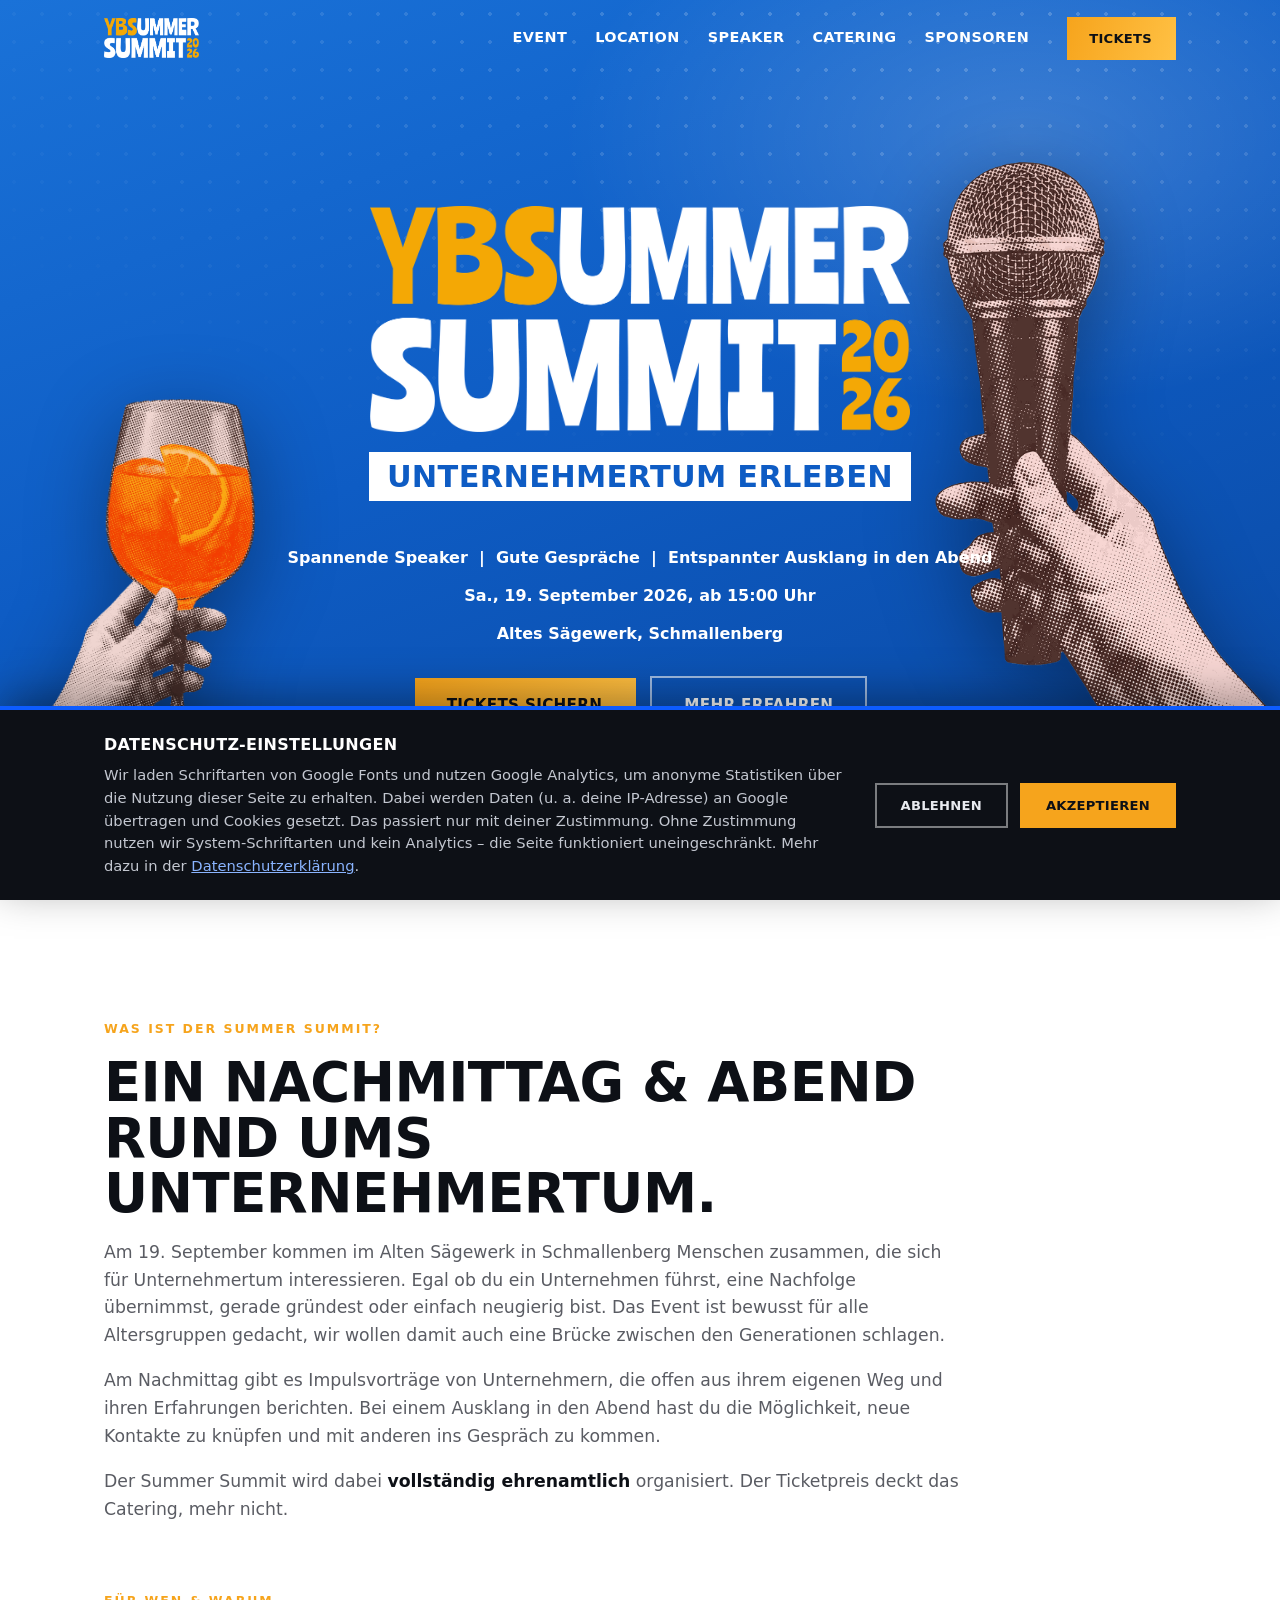
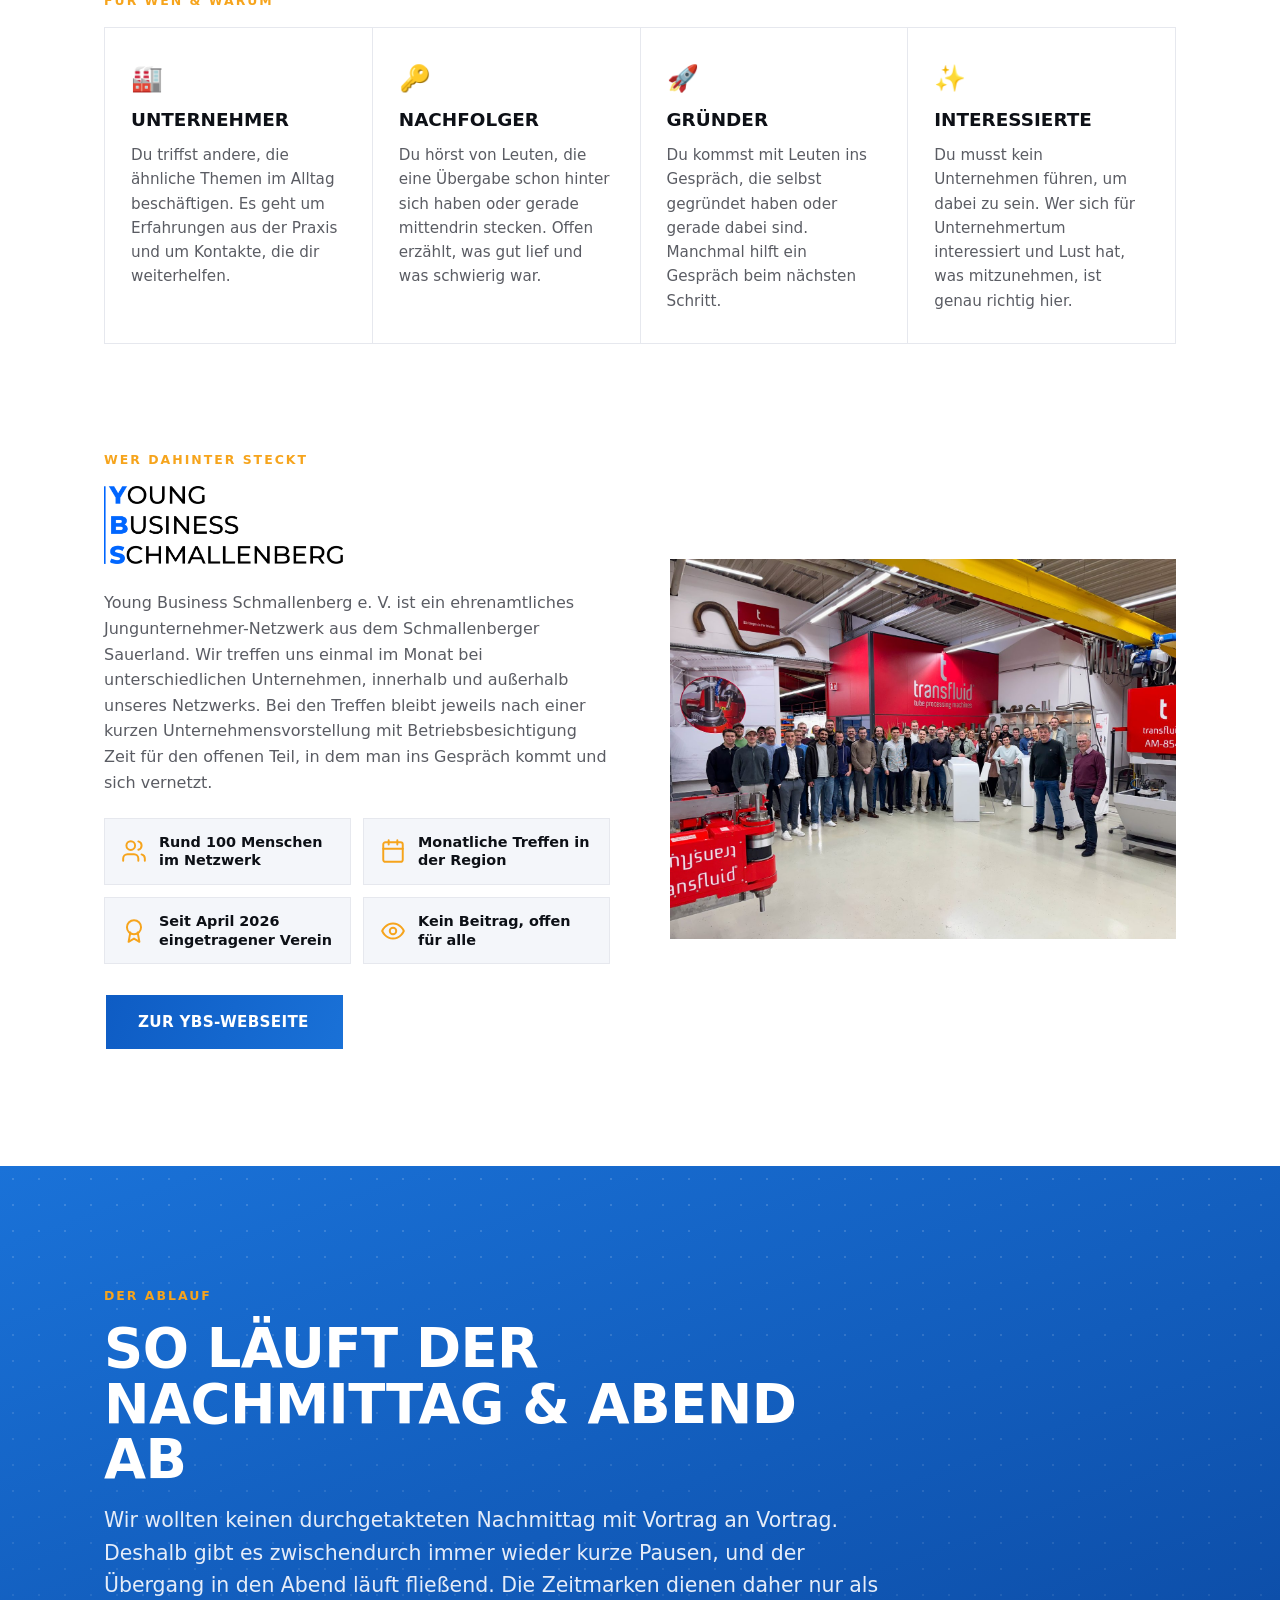
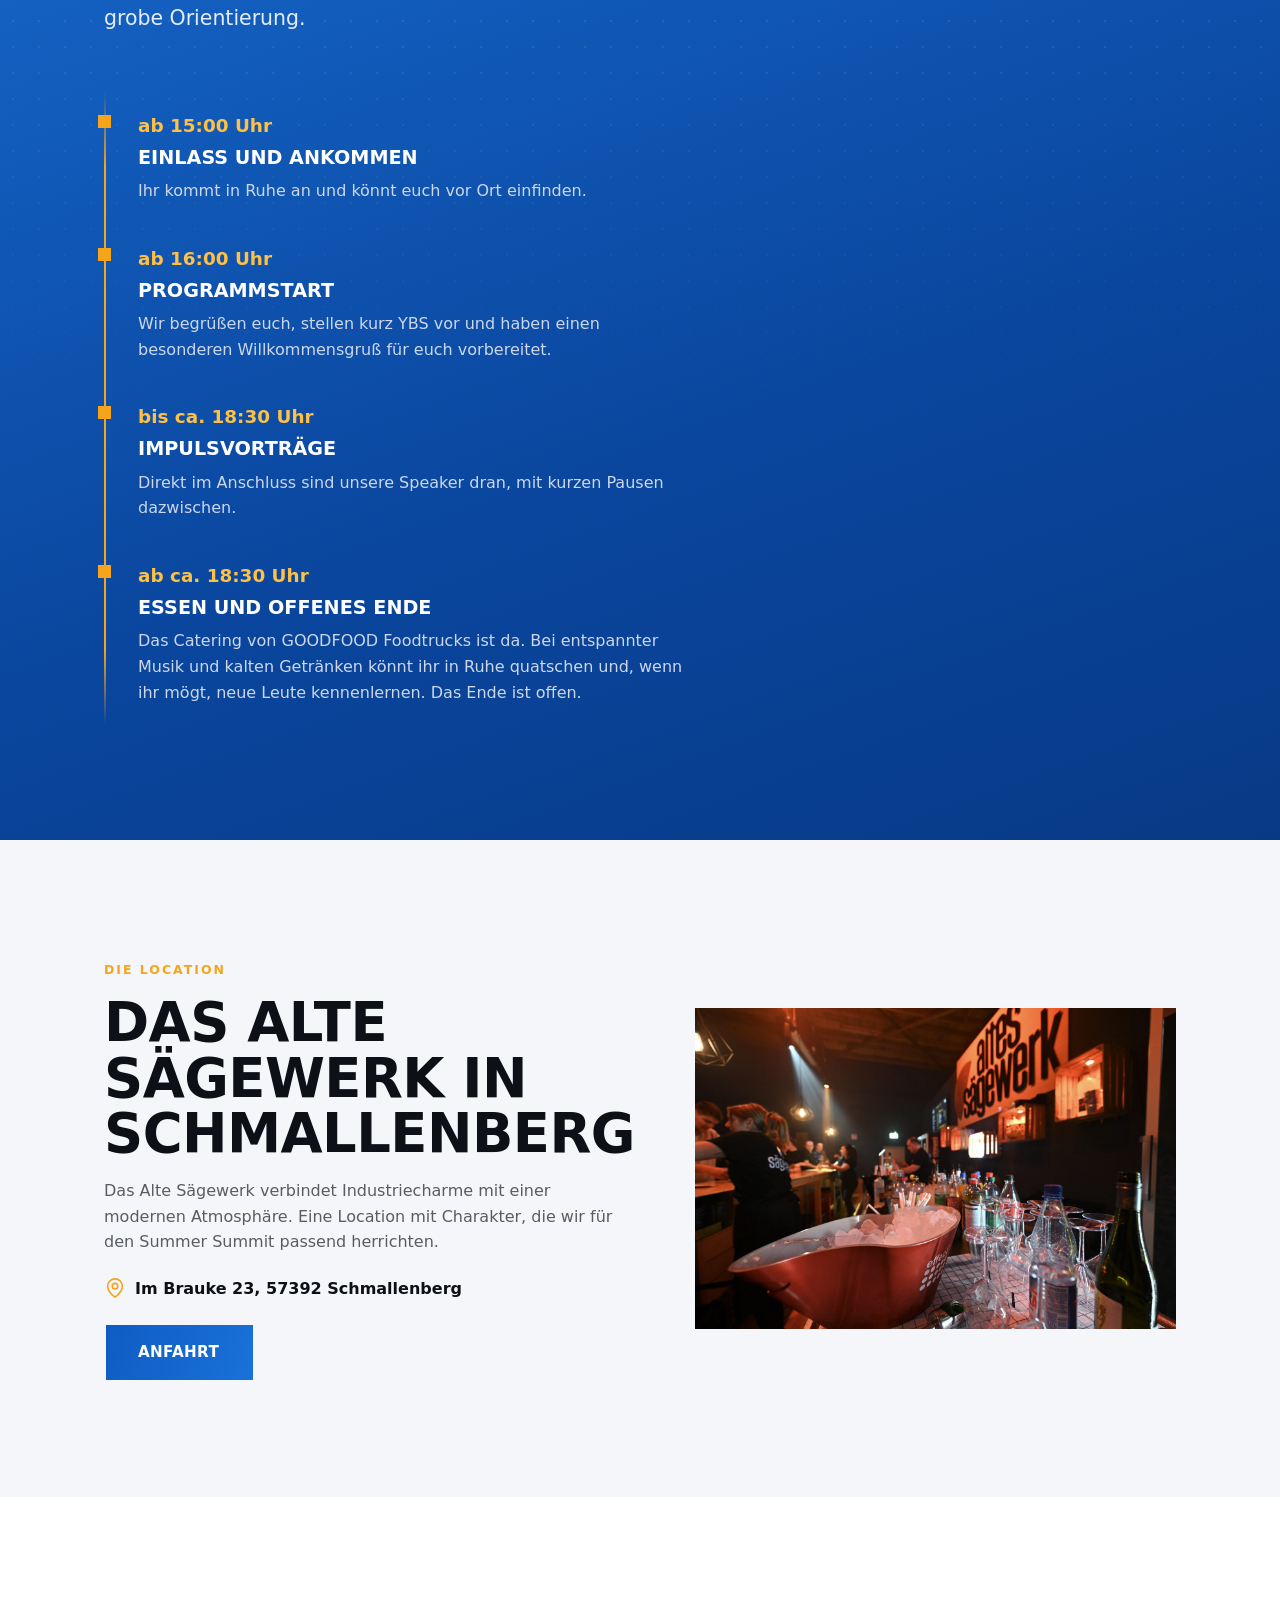
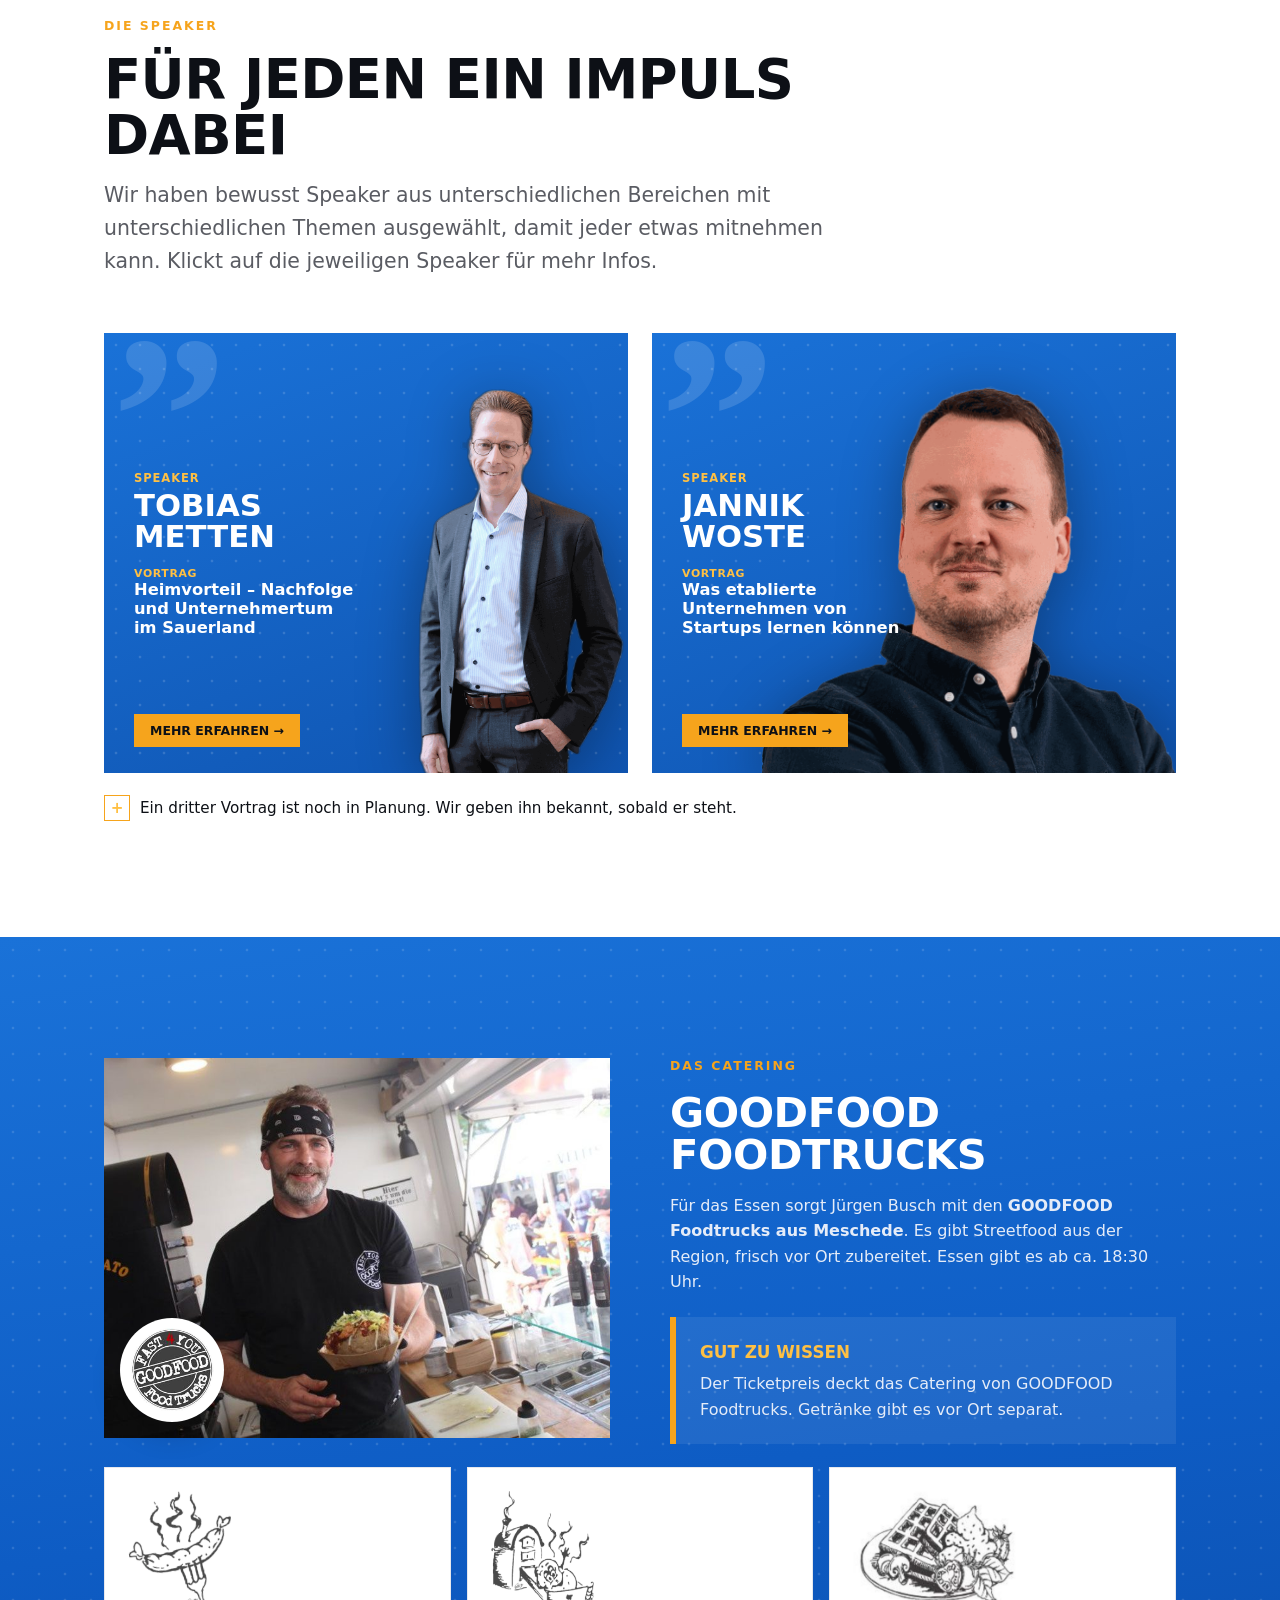
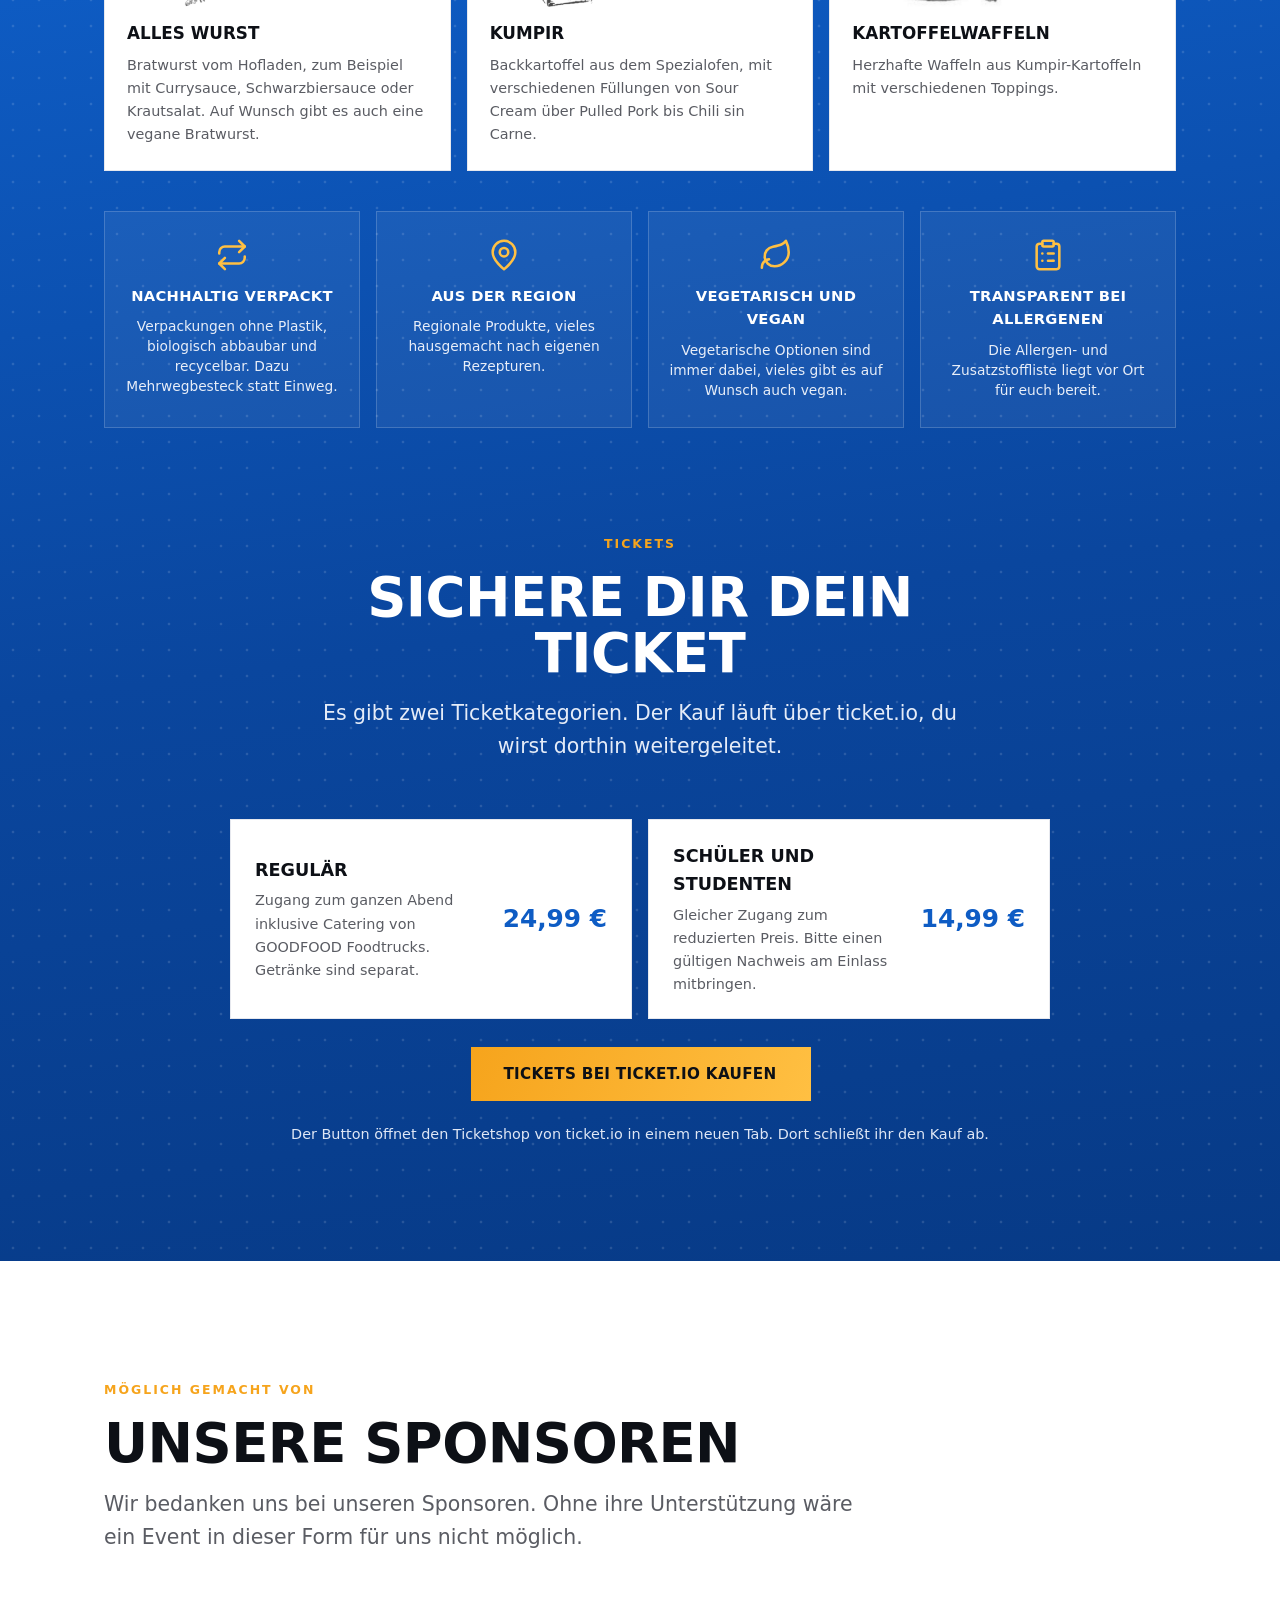
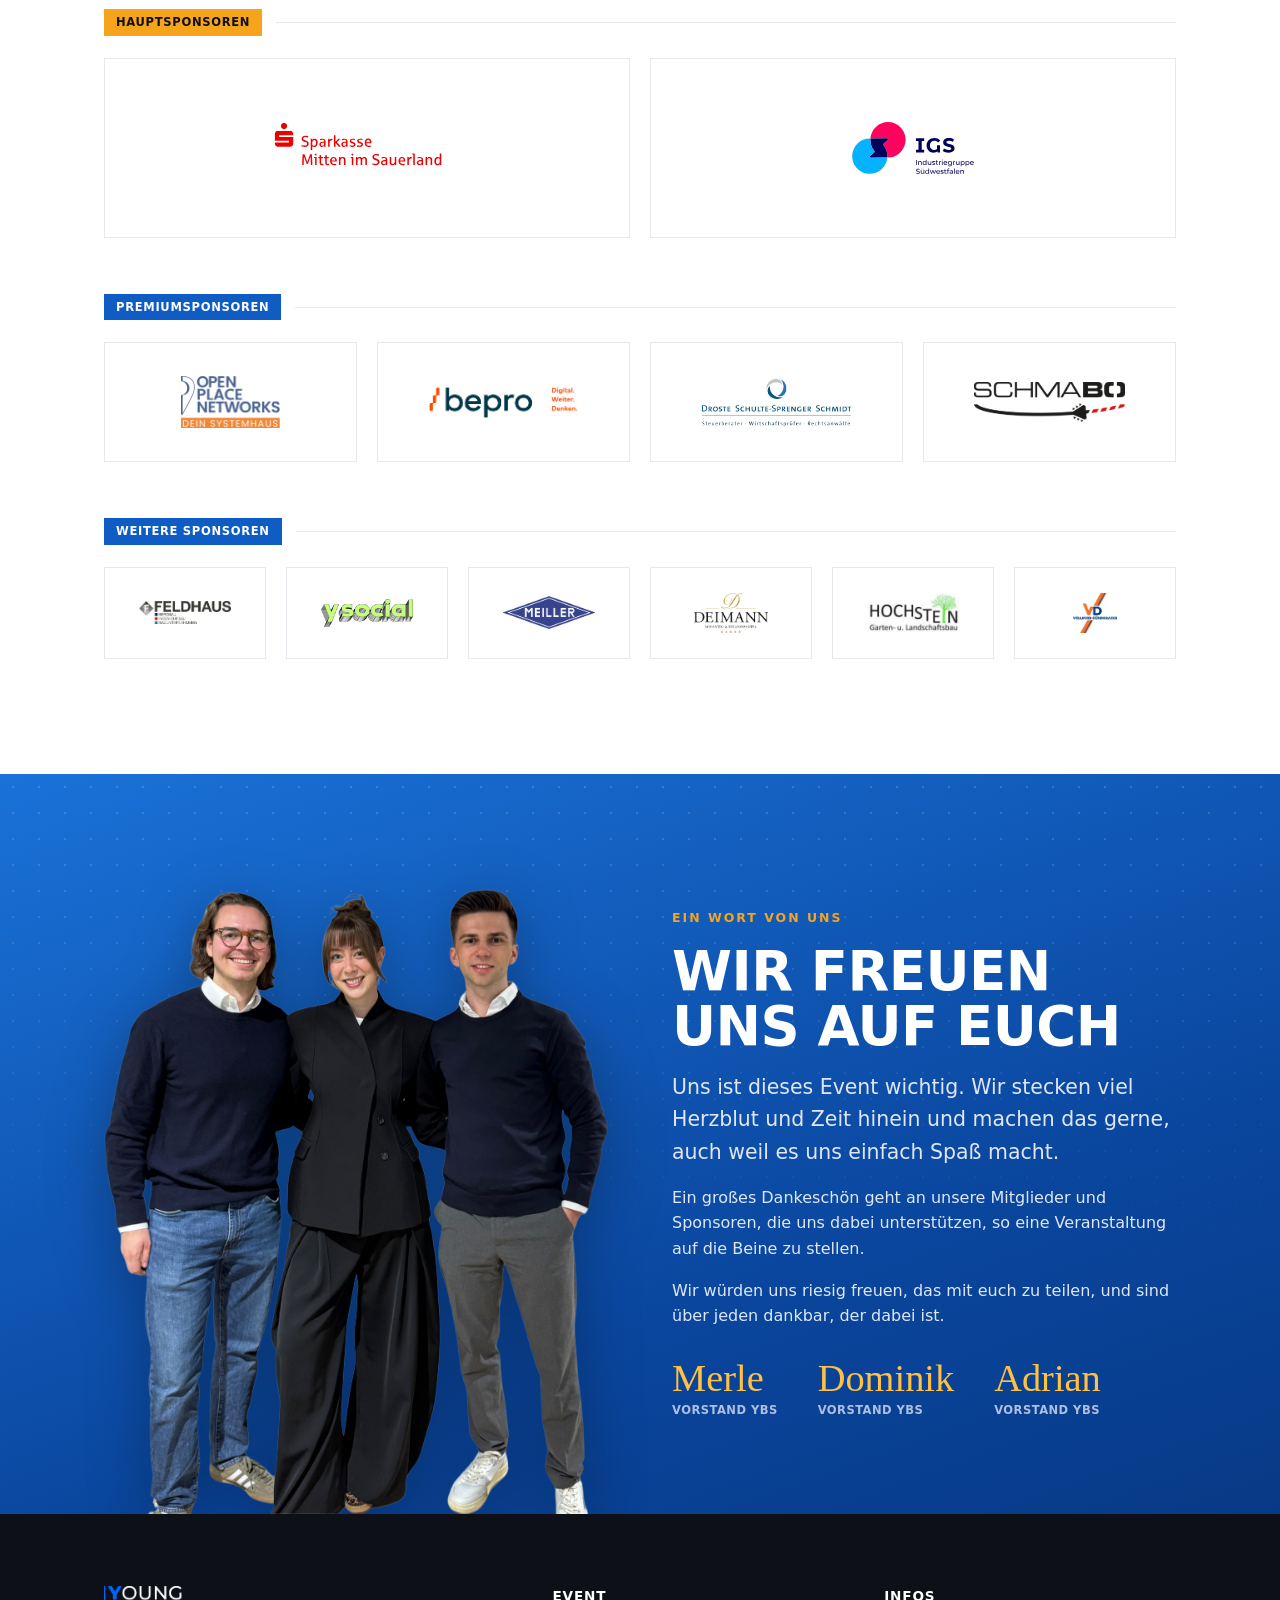
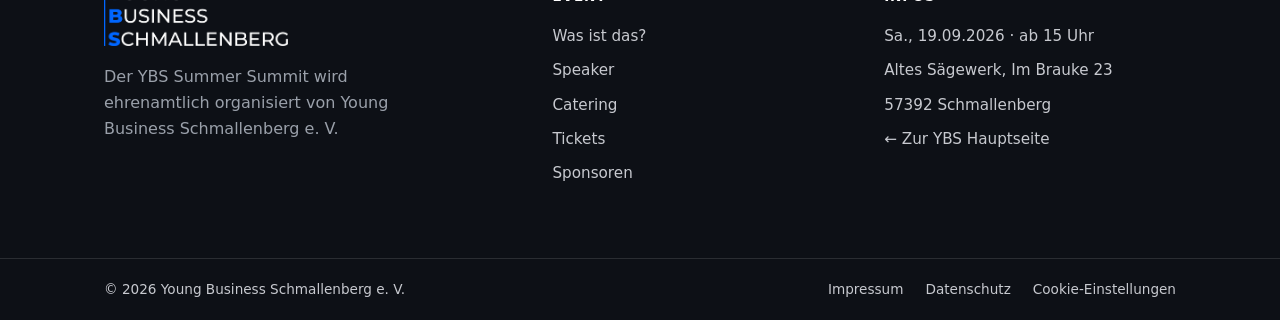
==== commit 77269ecf: "Catering: 'GOODFOOD Foodtruck' -> 'GOODFOOD Foodtrucks' (Plural, auf Wunsch von Jürgen) Co-Authored-" ====
--- a/index.html
+++ b/index.html
@@ -183,7 +183,7 @@
         <div class="timeline__item">
           <div class="timeline__time">ab ca. 18:30 Uhr</div>
           <h4>Essen und offenes Ende</h4>
-          <p>Das Catering vom GOODFOOD Foodtruck ist da. Bei entspannter Musik und kalten Getränken könnt ihr in Ruhe quatschen und, wenn ihr mögt, neue Leute kennenlernen. Das Ende ist offen.</p>
+          <p>Das Catering von GOODFOOD Foodtrucks ist da. Bei entspannter Musik und kalten Getränken könnt ihr in Ruhe quatschen und, wenn ihr mögt, neue Leute kennenlernen. Das Ende ist offen.</p>
         </div>
       </div>
     </div>
@@ -257,16 +257,16 @@
     <div class="container section__inner">
       <div class="catering__grid">
         <div class="catering__media">
-          <img src="assets/ss/catering-juergen.jpg" alt="Jürgen Busch vom GOODFOOD Foodtruck mit einem Kumpir" style="aspect-ratio:4/3" />
-          <img src="assets/ss/catering-goodfood.jpg" alt="GOODFOOD Foodtruck Logo" class="catering__logo" />
+          <img src="assets/ss/catering-juergen.jpg" alt="Jürgen Busch von GOODFOOD Foodtrucks mit einem Kumpir" style="aspect-ratio:4/3" />
+          <img src="assets/ss/catering-goodfood.jpg" alt="GOODFOOD Foodtrucks Logo" class="catering__logo" />
         </div>
         <div class="catering__text" style="color:#fff">
           <span class="eyebrow">Das Catering</span>
-          <h2 class="section-title section-title--light" style="font-size:clamp(1.8rem,3.6vw,2.6rem)">GOODFOOD Foodtruck</h2>
-          <p style="color:#e5ecf8;margin-top:1rem">Für das Essen sorgt Jürgen Busch mit dem <strong>GOODFOOD Foodtruck aus Meschede</strong>. Es gibt Streetfood aus der Region, frisch vor Ort zubereitet. Essen gibt es ab ca. 18:30 Uhr.</p>
+          <h2 class="section-title section-title--light" style="font-size:clamp(1.8rem,3.6vw,2.6rem)">GOODFOOD Foodtrucks</h2>
+          <p style="color:#e5ecf8;margin-top:1rem">Für das Essen sorgt Jürgen Busch mit den <strong>GOODFOOD Foodtrucks aus Meschede</strong>. Es gibt Streetfood aus der Region, frisch vor Ort zubereitet. Essen gibt es ab ca. 18:30 Uhr.</p>
           <div class="no-profit" style="background:rgba(255,255,255,.08);border-color:var(--gold)">
             <strong style="color:var(--gold-2)">Gut zu wissen</strong>
-            <p style="color:#e5ecf8">Der Ticketpreis deckt das Catering vom GOODFOOD Foodtruck. Getränke gibt es vor Ort separat.</p>
+            <p style="color:#e5ecf8">Der Ticketpreis deckt das Catering von GOODFOOD Foodtrucks. Getränke gibt es vor Ort separat.</p>
           </div>
         </div>
       </div>
@@ -328,7 +328,7 @@
           <div class="ticket-cat">
             <div class="ticket-cat__info">
               <h4>Regulär</h4>
-              <p>Zugang zum ganzen Abend inklusive Catering vom GOODFOOD Foodtruck. Getränke sind separat.</p>
+              <p>Zugang zum ganzen Abend inklusive Catering von GOODFOOD Foodtrucks. Getränke sind separat.</p>
             </div>
             <div class="ticket-cat__price">24,99&nbsp;€</div>
           </div>
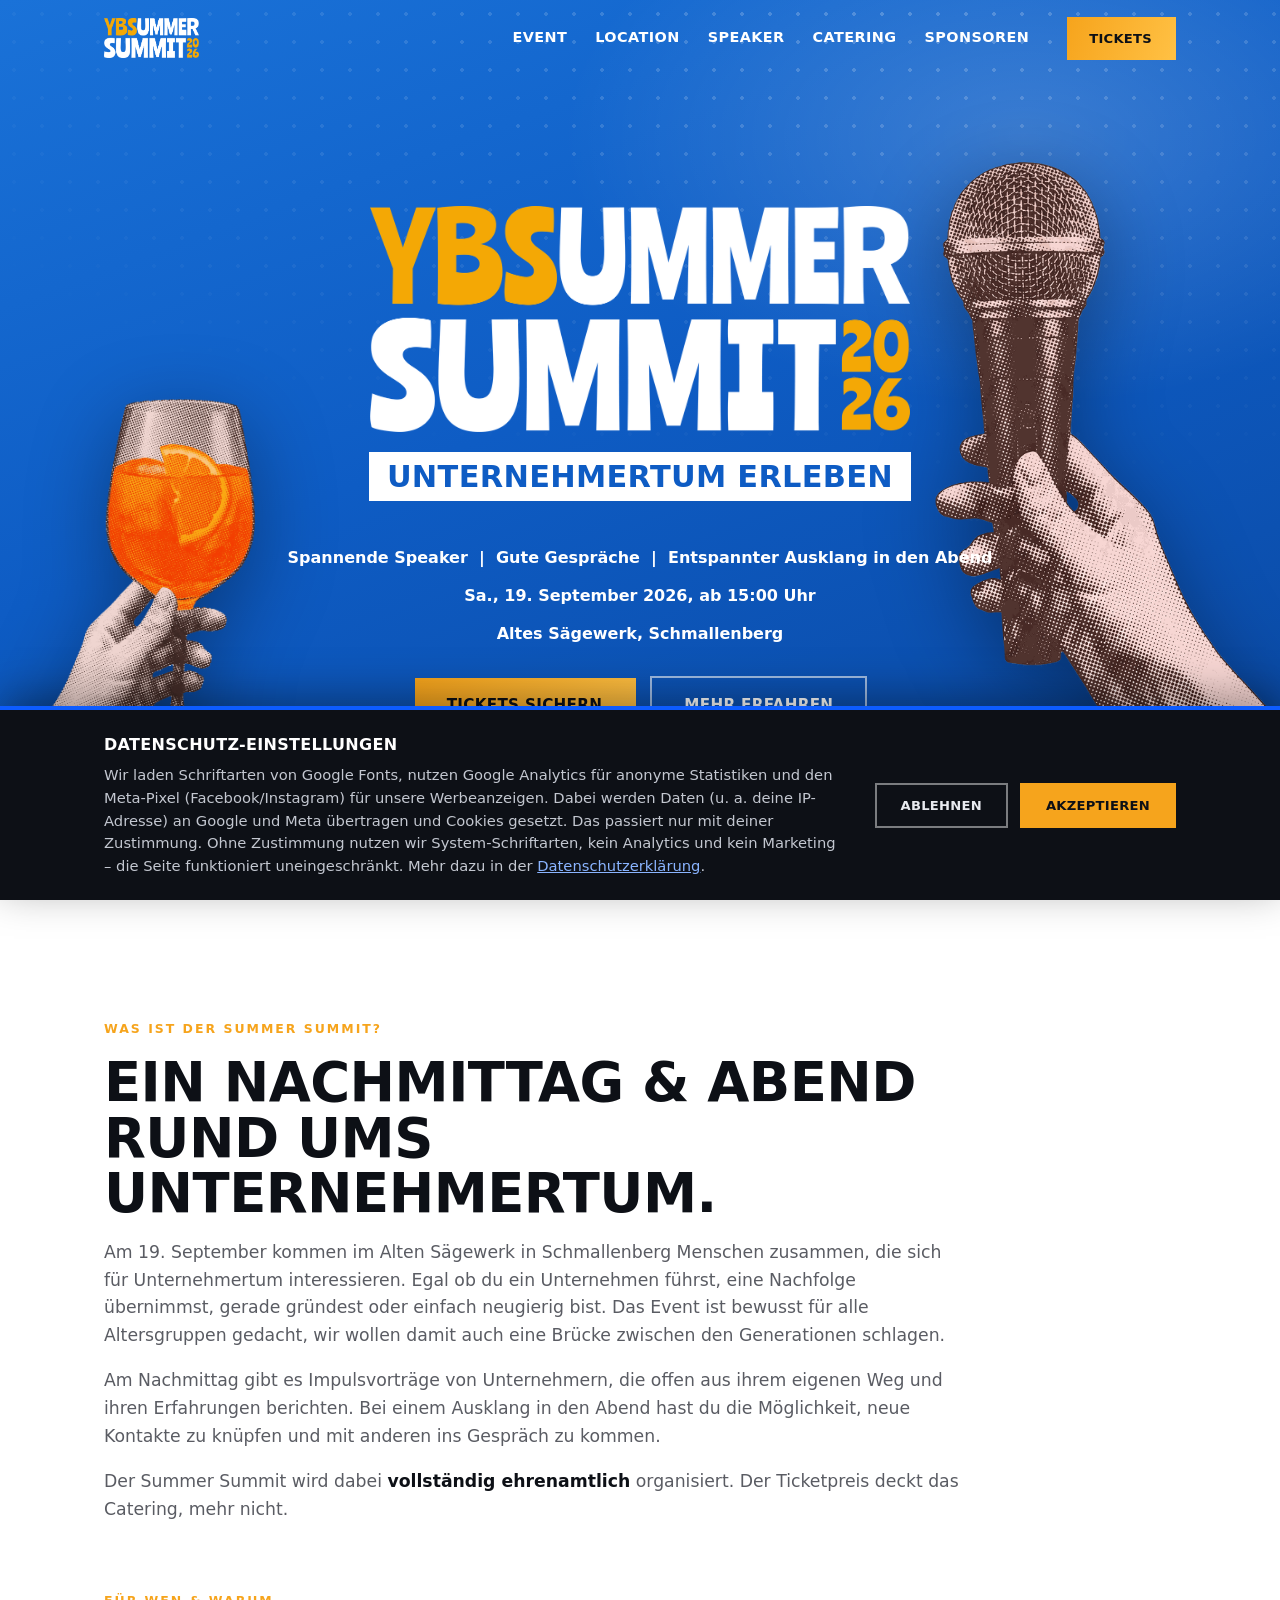
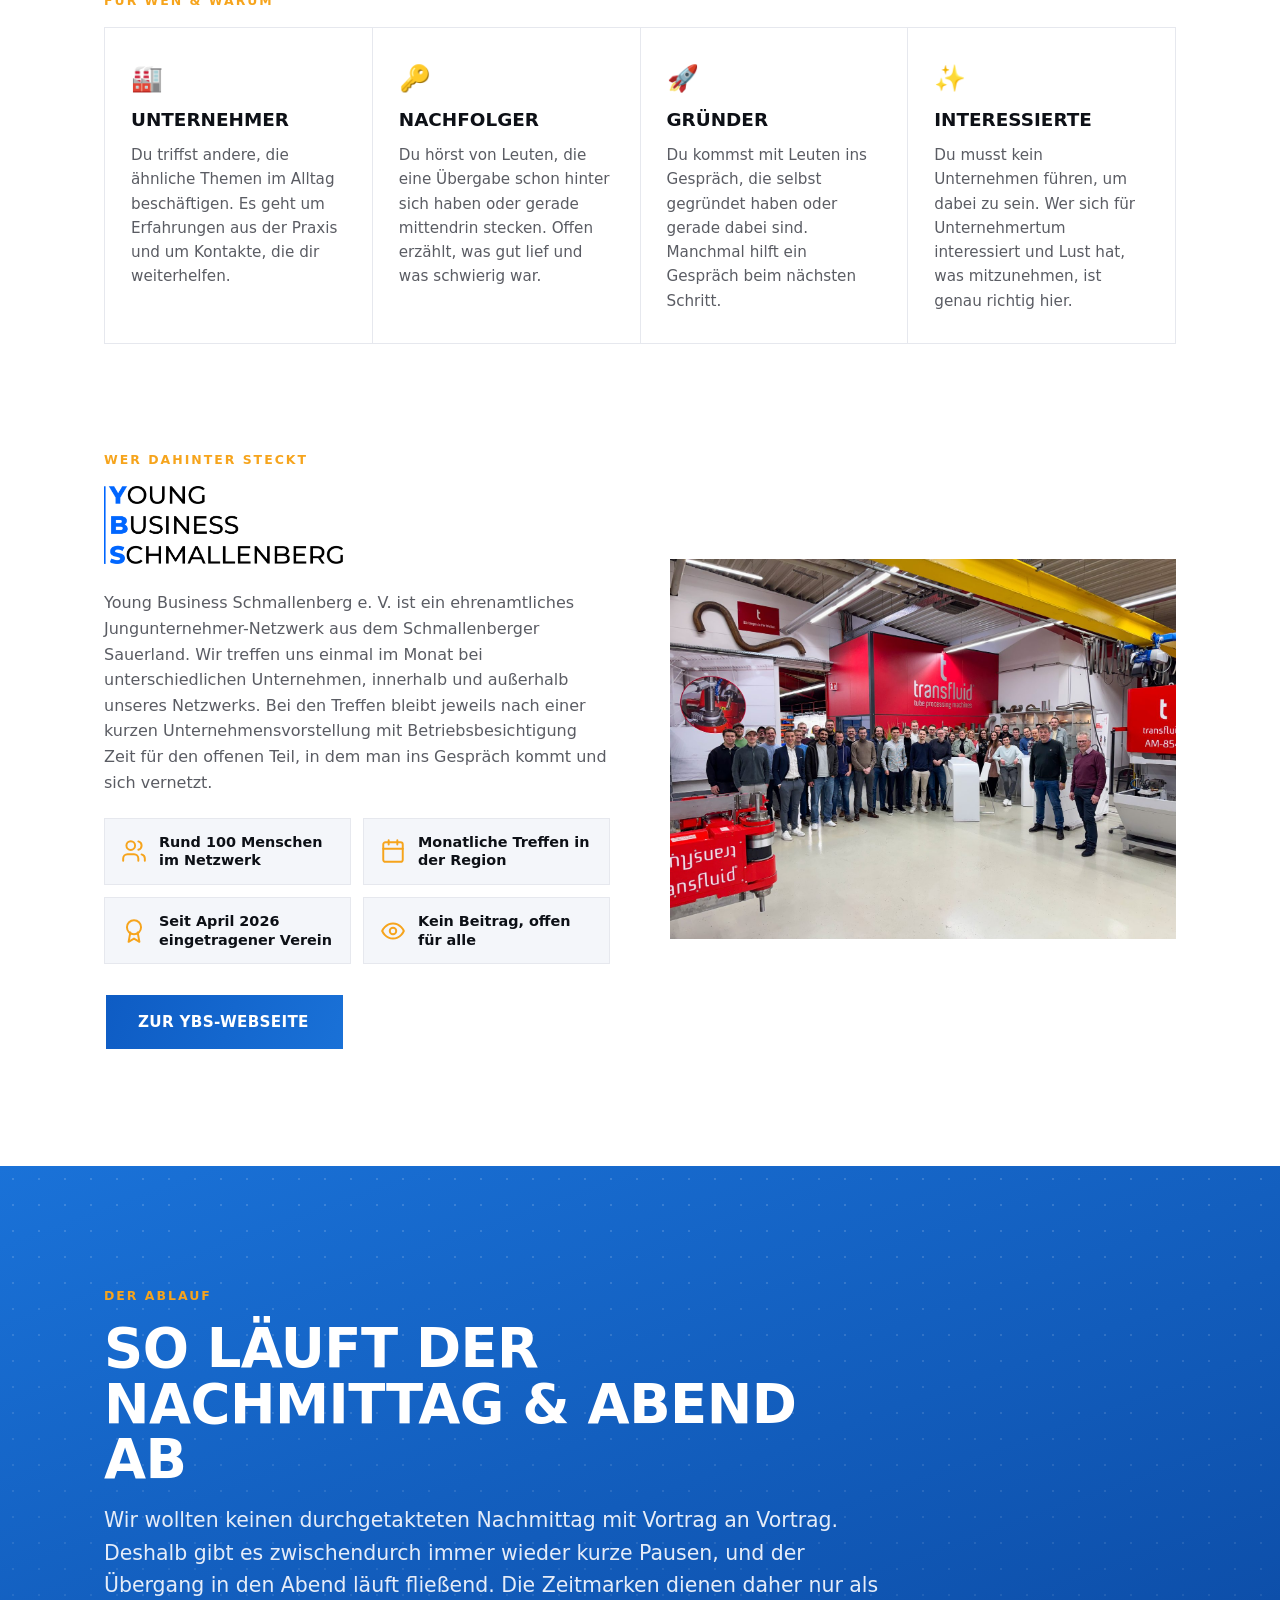
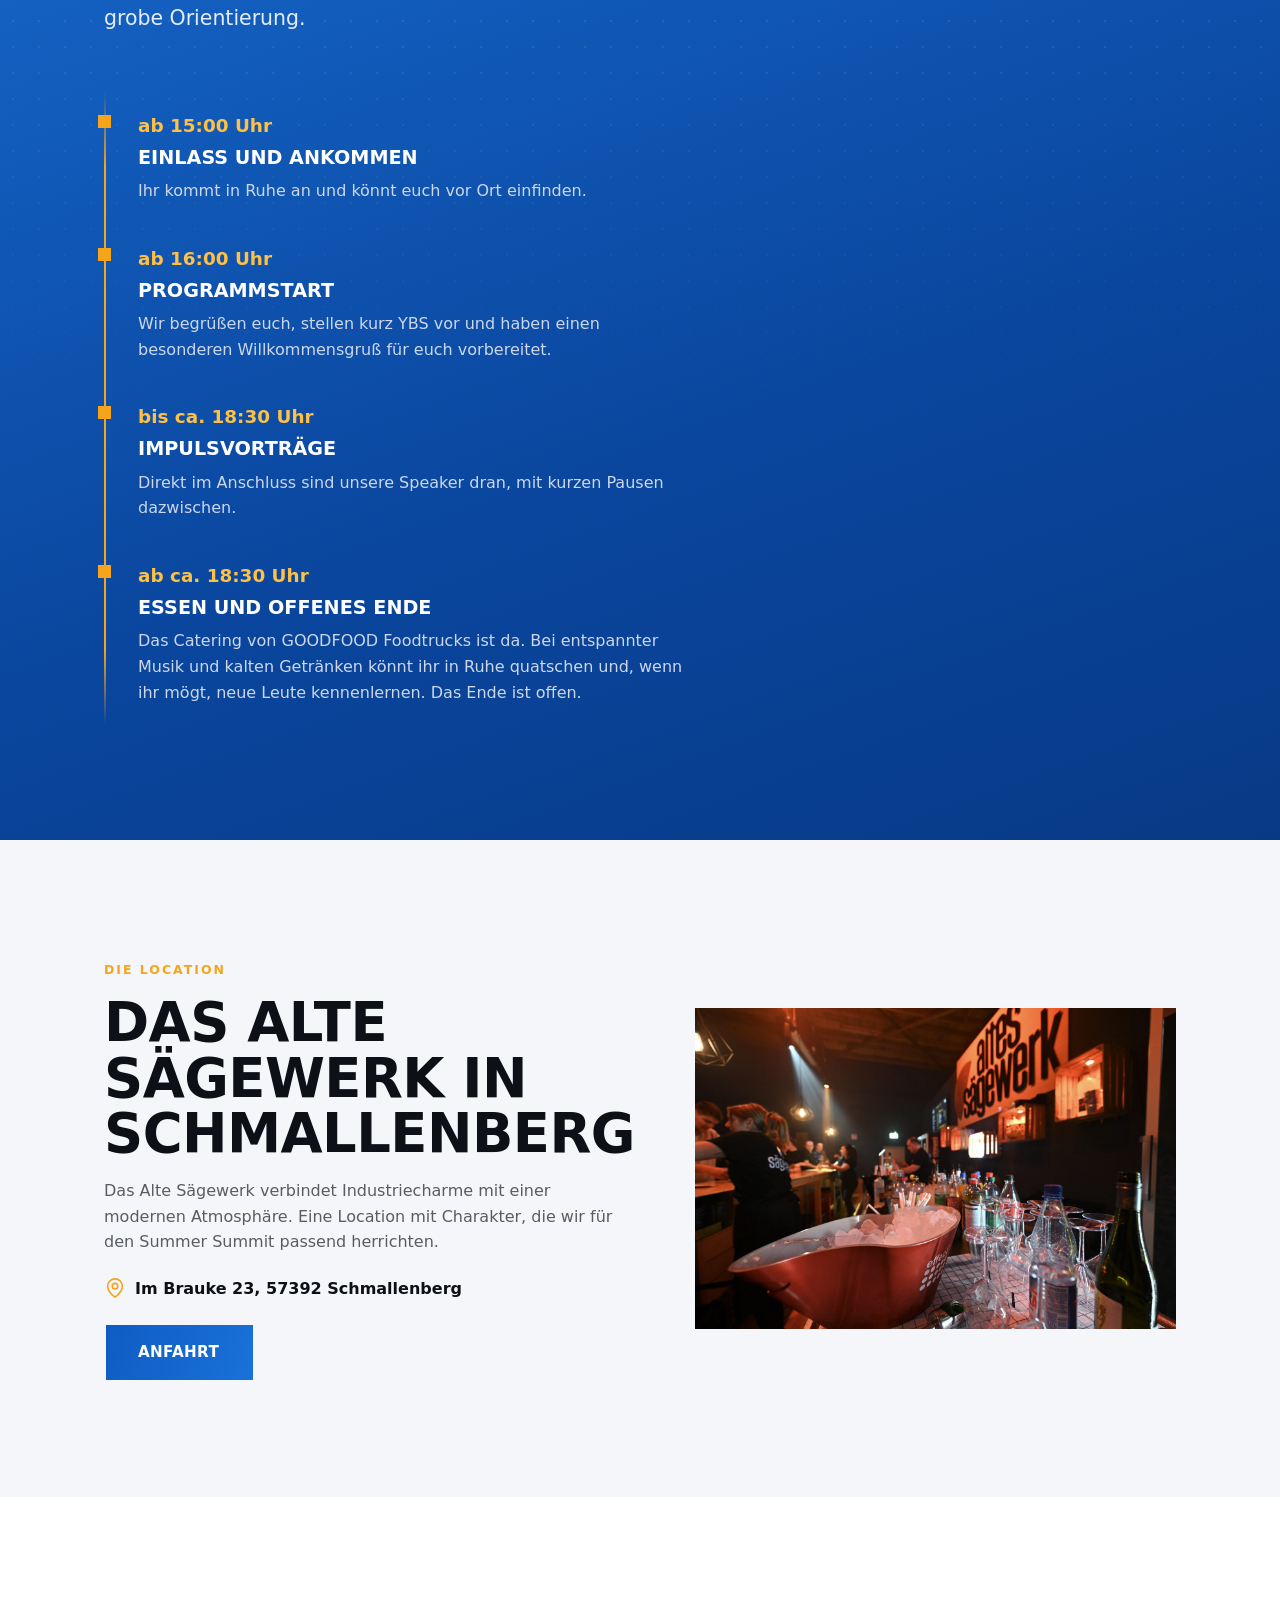
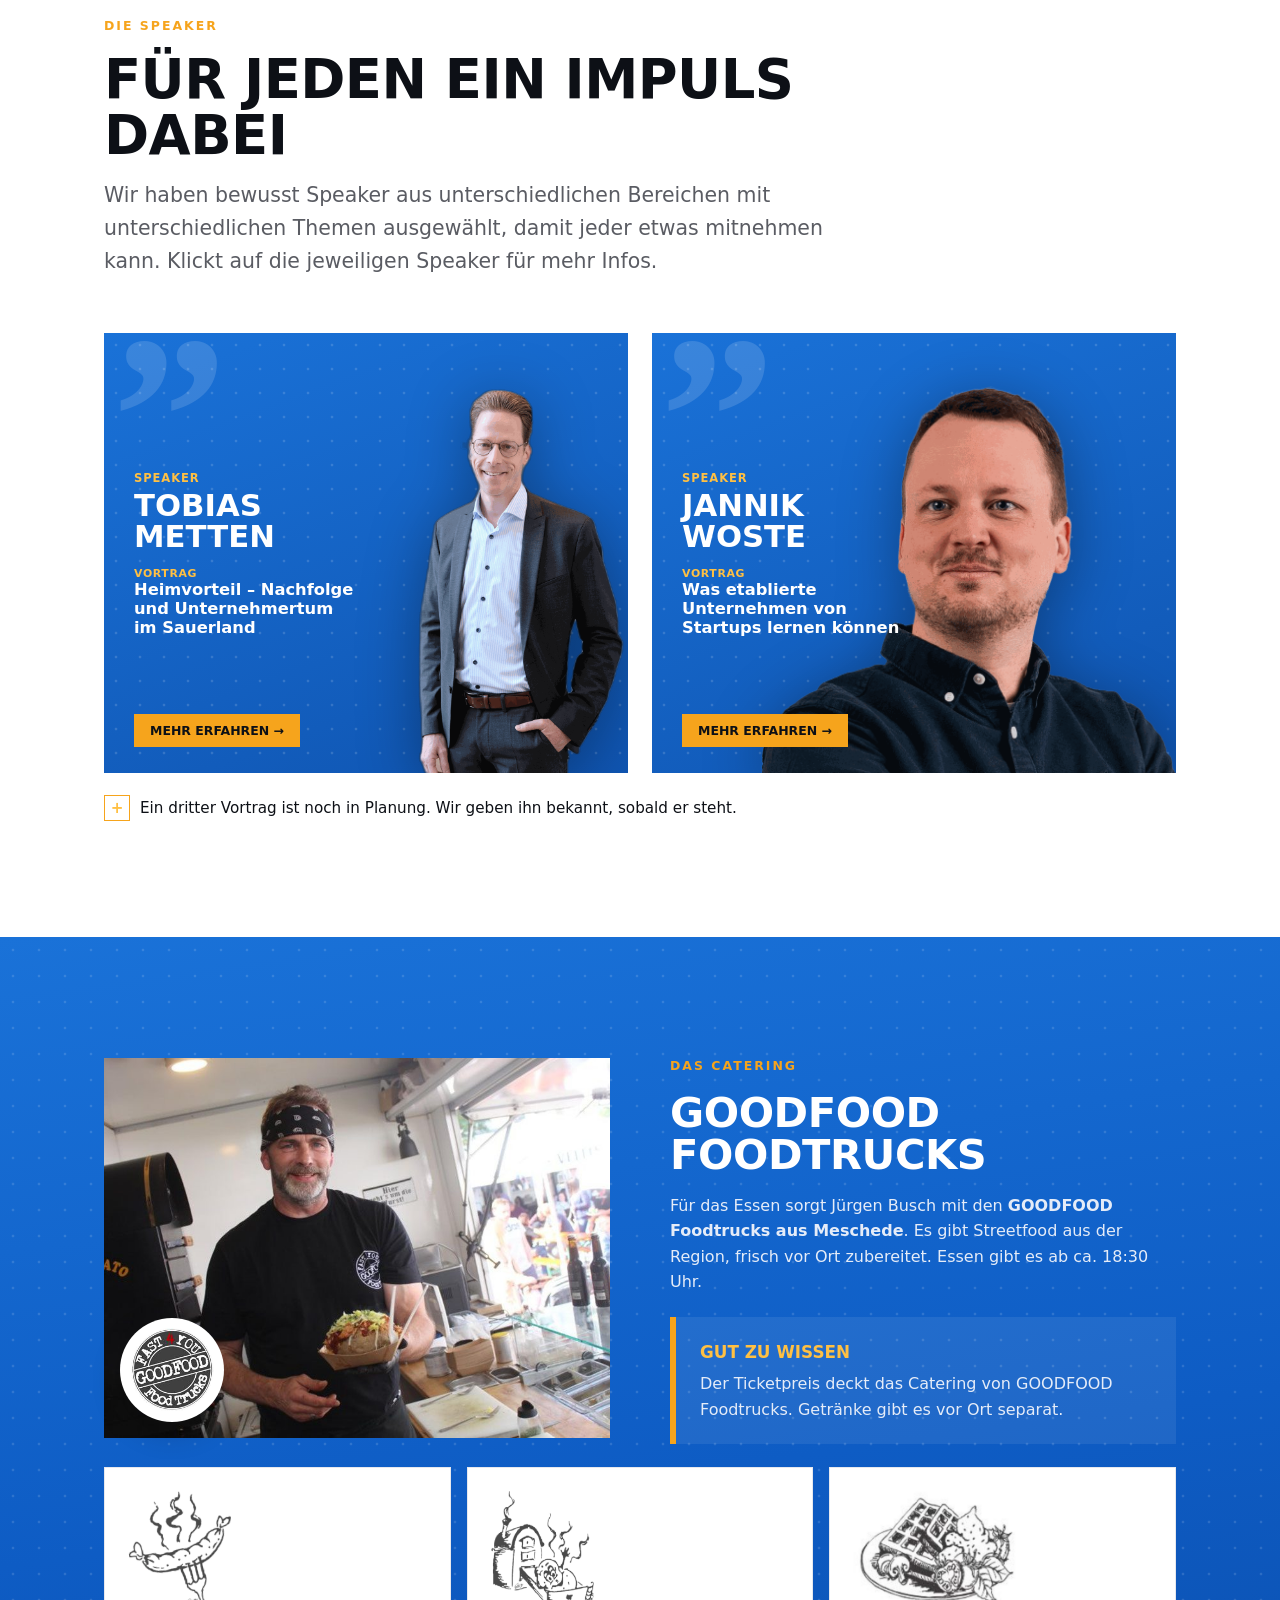
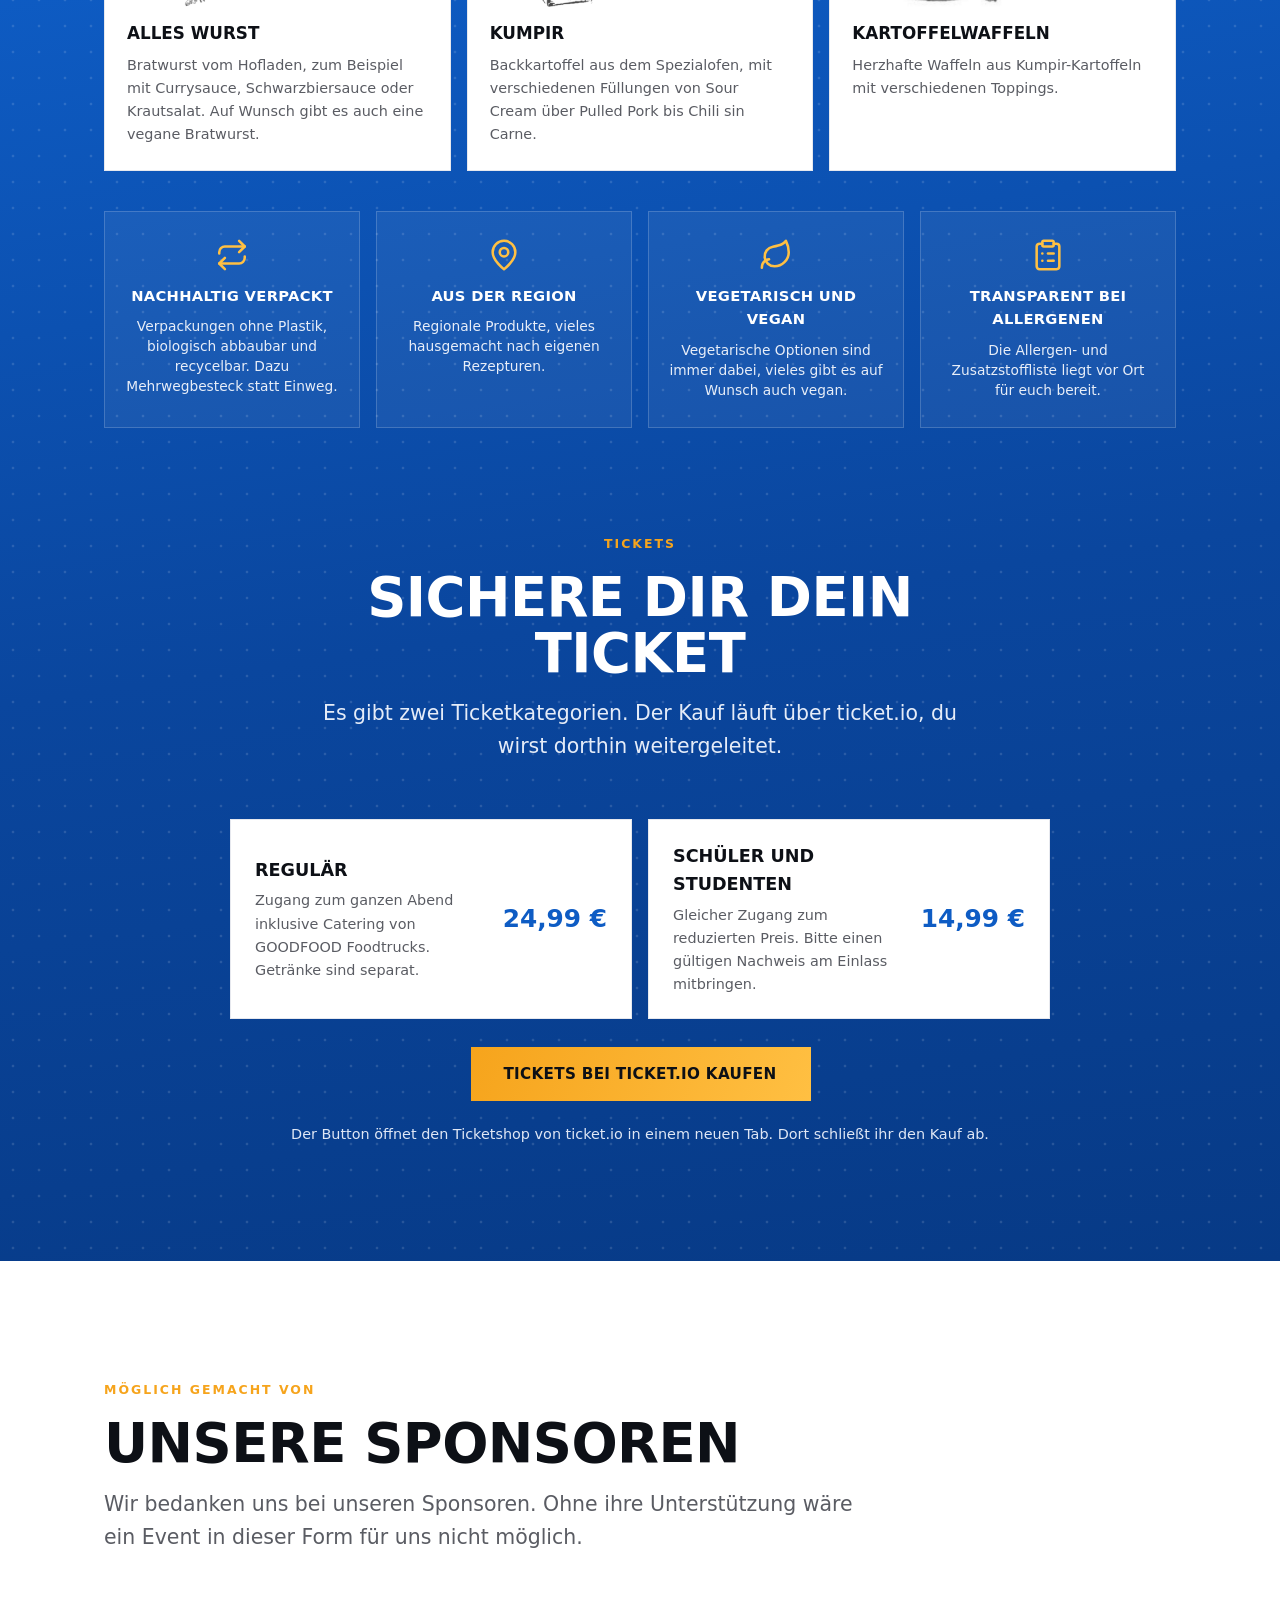
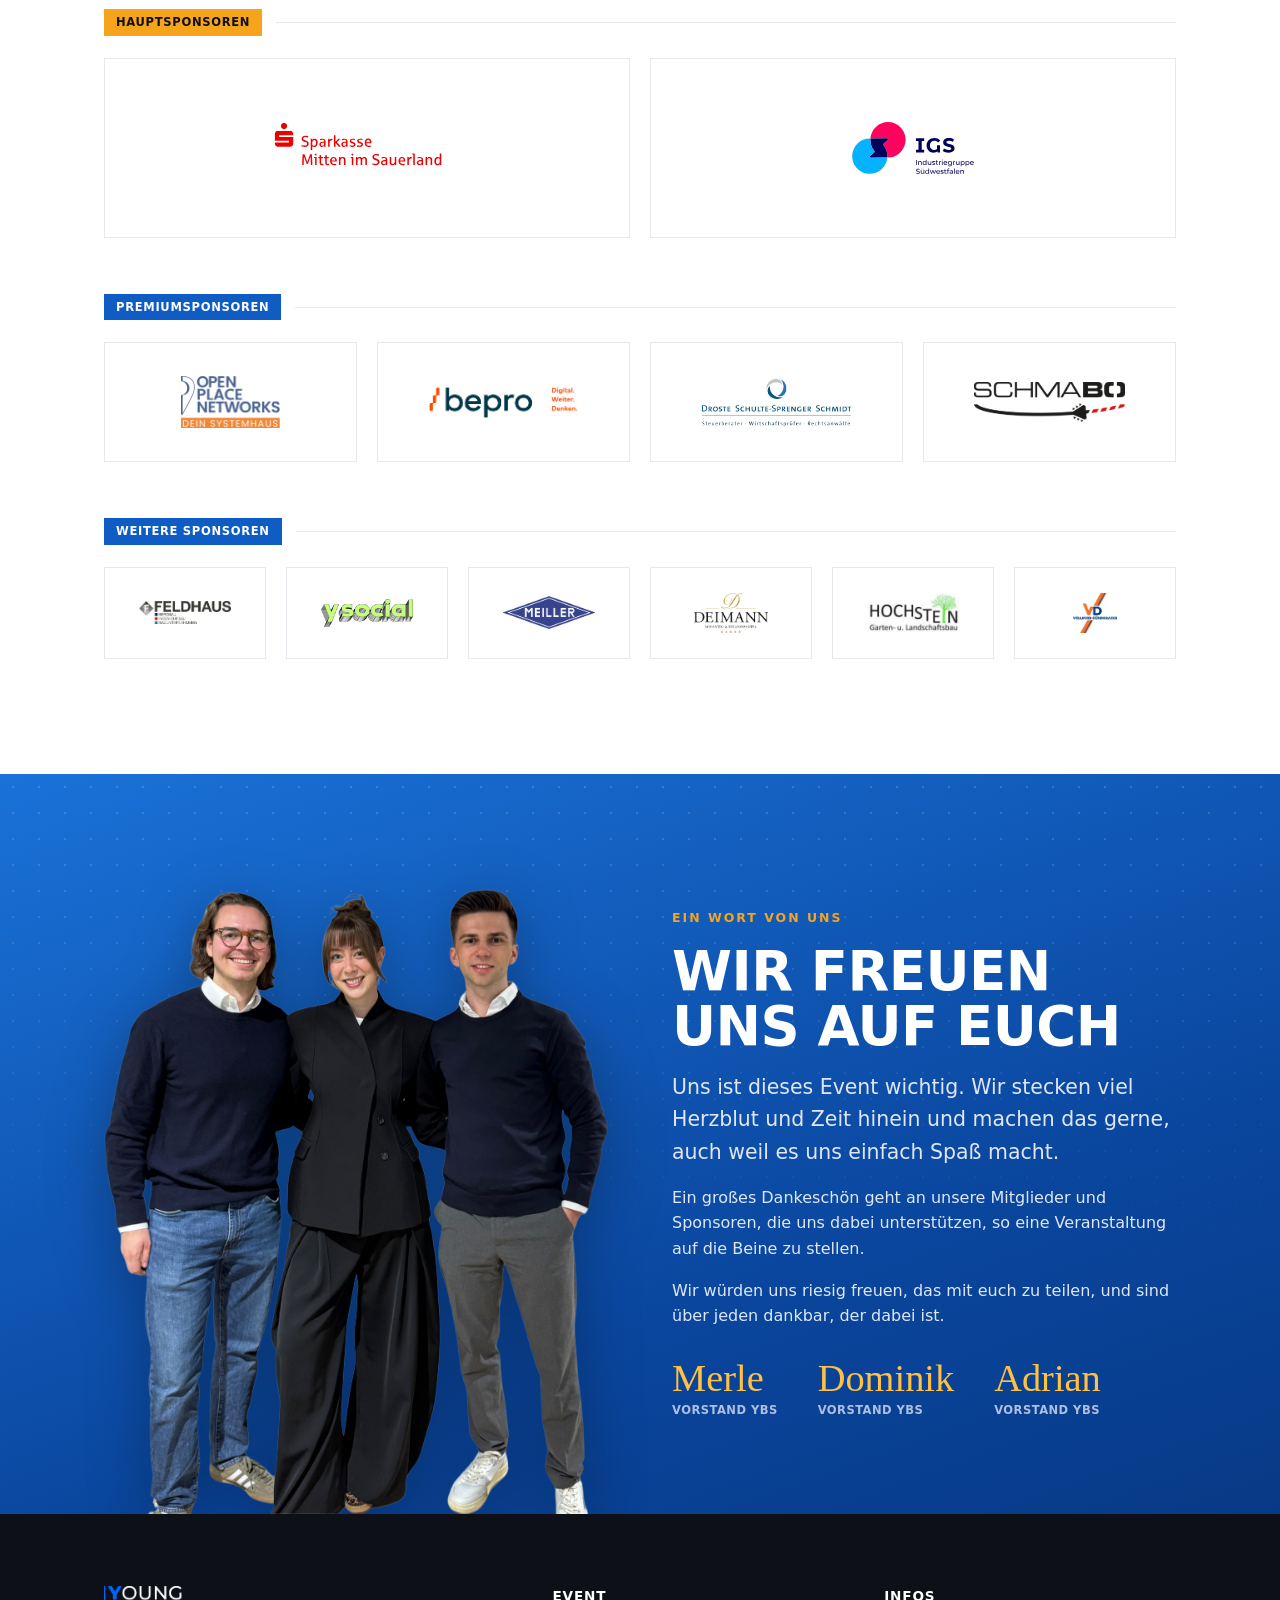
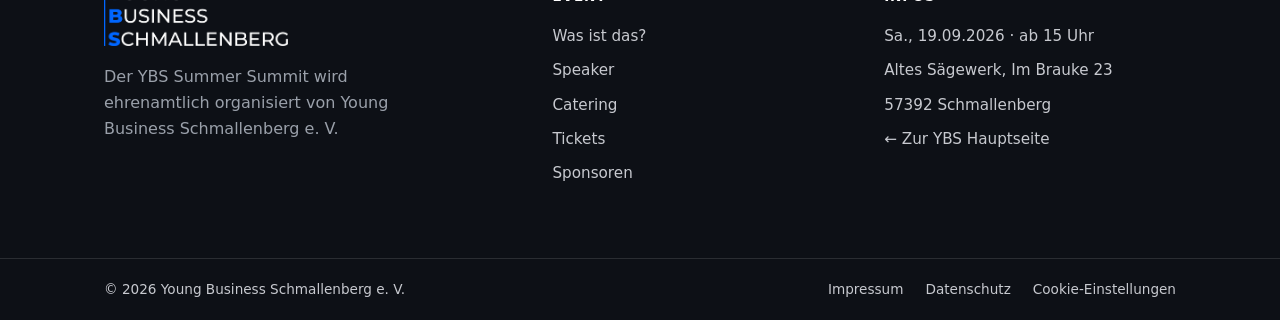
==== commit b924d772: "Meta-Pixel (ID 4493540670858181) einwilligungsbasiert eingebunden: lädt nur nach Consent; Banner-Tex" ====
--- a/index.html
+++ b/index.html
@@ -34,6 +34,23 @@
     };
     try { if (localStorage.getItem('ybs-consent') === 'accepted') window.__loadAnalytics(); } catch (e) {}
   </script>
+  <!-- Meta Pixel (Facebook/Instagram) – wird erst nach Einwilligung geladen (siehe Consent-Banner) -->
+  <script>
+    window.__META_PIXEL_ID = '4493540670858181';
+    window.__loadPixel = function () {
+      var id = window.__META_PIXEL_ID || '';
+      if (window.__pixelLoaded || !id) return;
+      window.__pixelLoaded = true;
+      !function(f,b,e,v,n,t,s){if(f.fbq)return;n=f.fbq=function(){n.callMethod?
+      n.callMethod.apply(n,arguments):n.queue.push(arguments)};if(!f._fbq)f._fbq=n;
+      n.push=n;n.loaded=!0;n.version='2.0';n.queue=[];t=b.createElement(e);t.async=!0;
+      t.src=v;s=b.getElementsByTagName(e)[0];s.parentNode.insertBefore(t,s)}(window,document,'script',
+      'https://connect.facebook.net/en_US/fbevents.js');
+      fbq('init', id);
+      fbq('track', 'PageView');
+    };
+    try { if (localStorage.getItem('ybs-consent') === 'accepted') window.__loadPixel(); } catch (e) {}
+  </script>
   <link rel="stylesheet" href="consent.css" />
   <link rel="stylesheet" href="summer-summit.css" />
 </head>
@@ -597,6 +614,6 @@
     }, { threshold: 0.1 });
     document.querySelectorAll('.section').forEach(el => { el.classList.add('reveal'); io.observe(el); });
   </script>
-  <script src="consent.js?v=2" defer></script>
+  <script src="consent.js?v=3" defer></script>
 </body>
 </html>
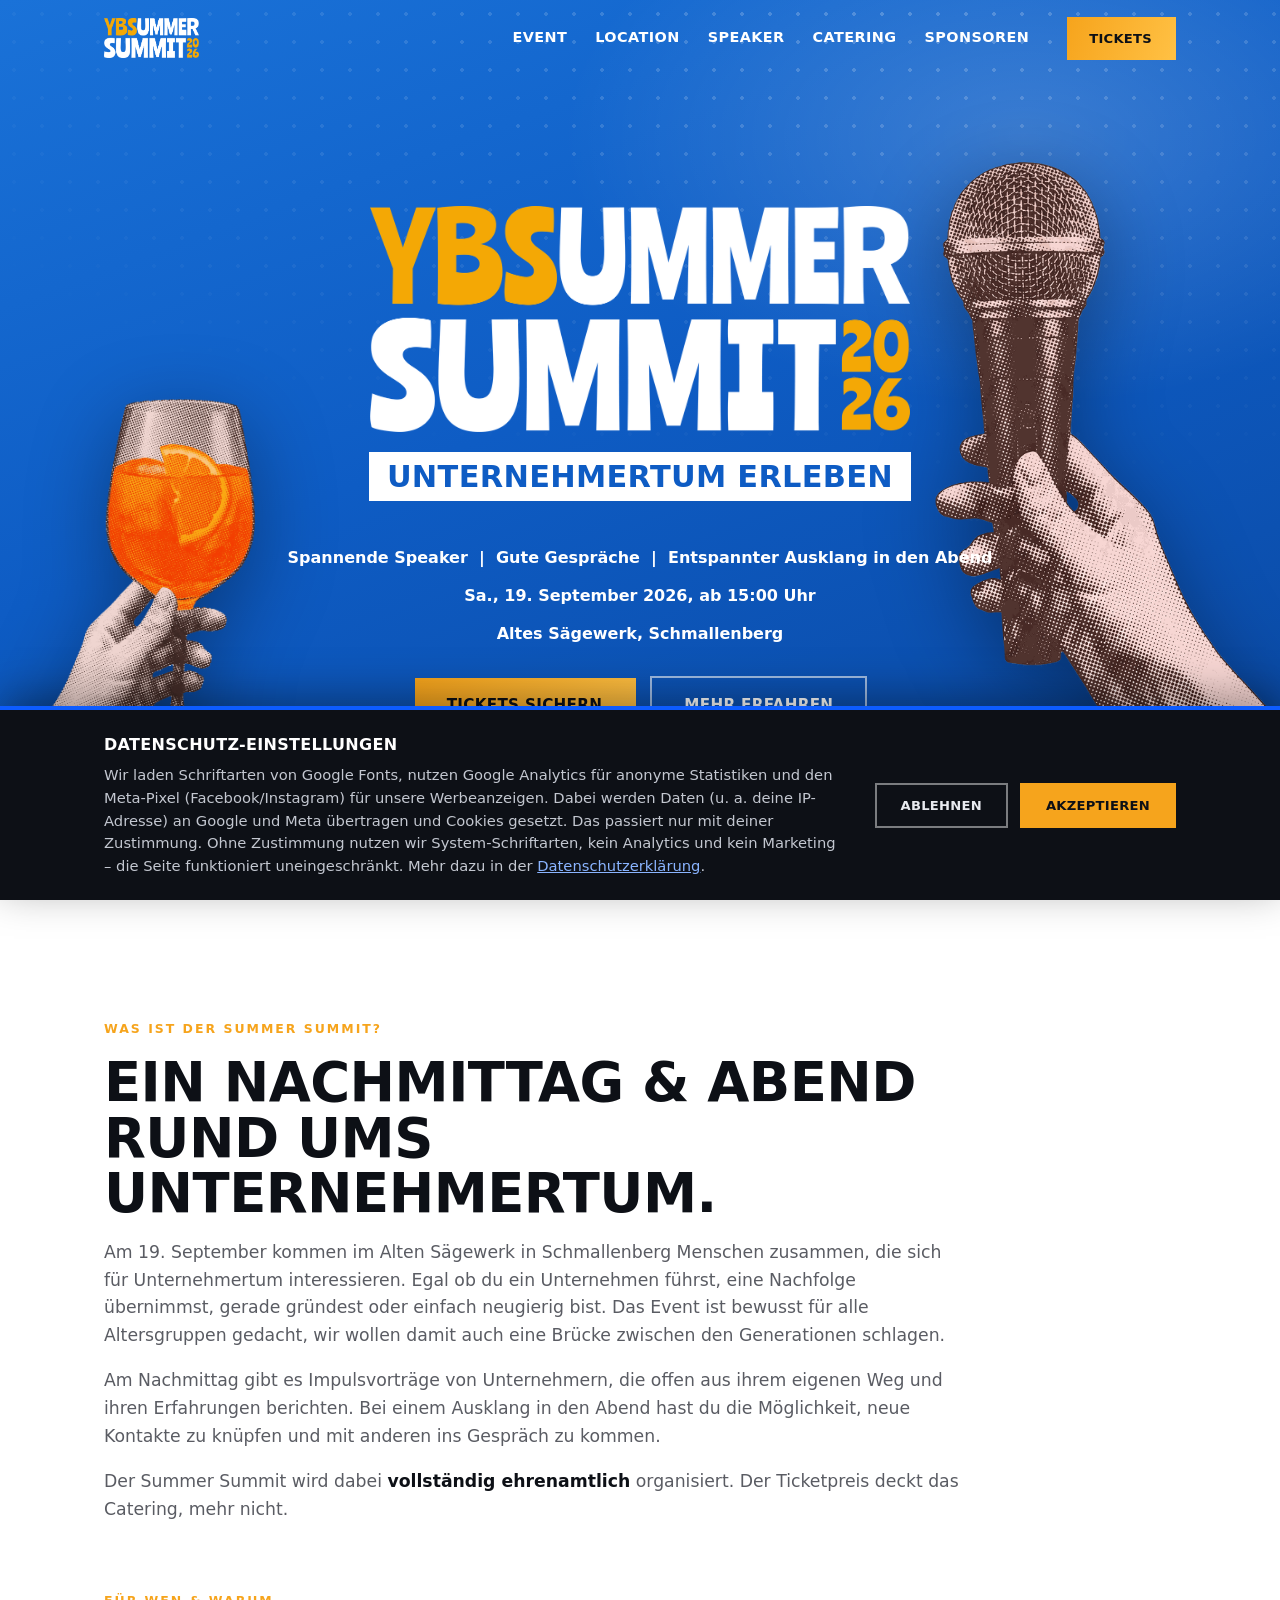
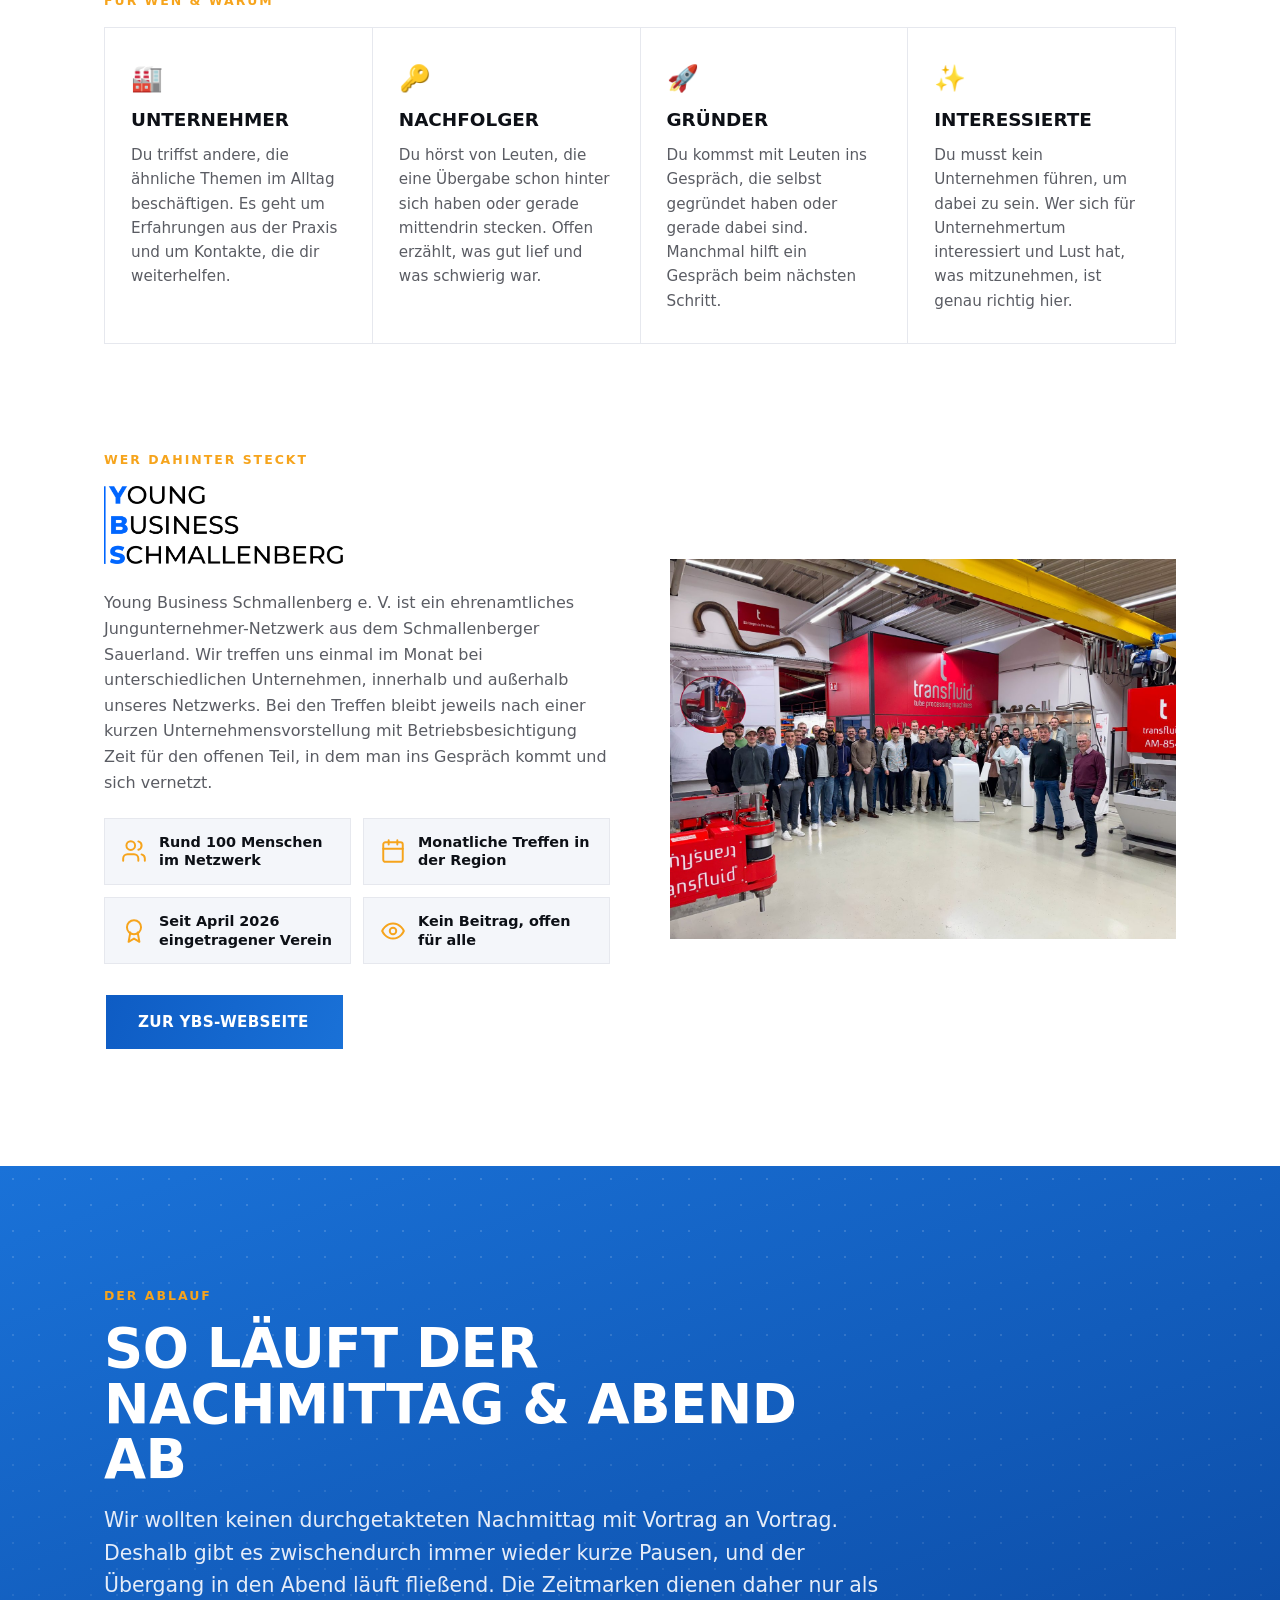
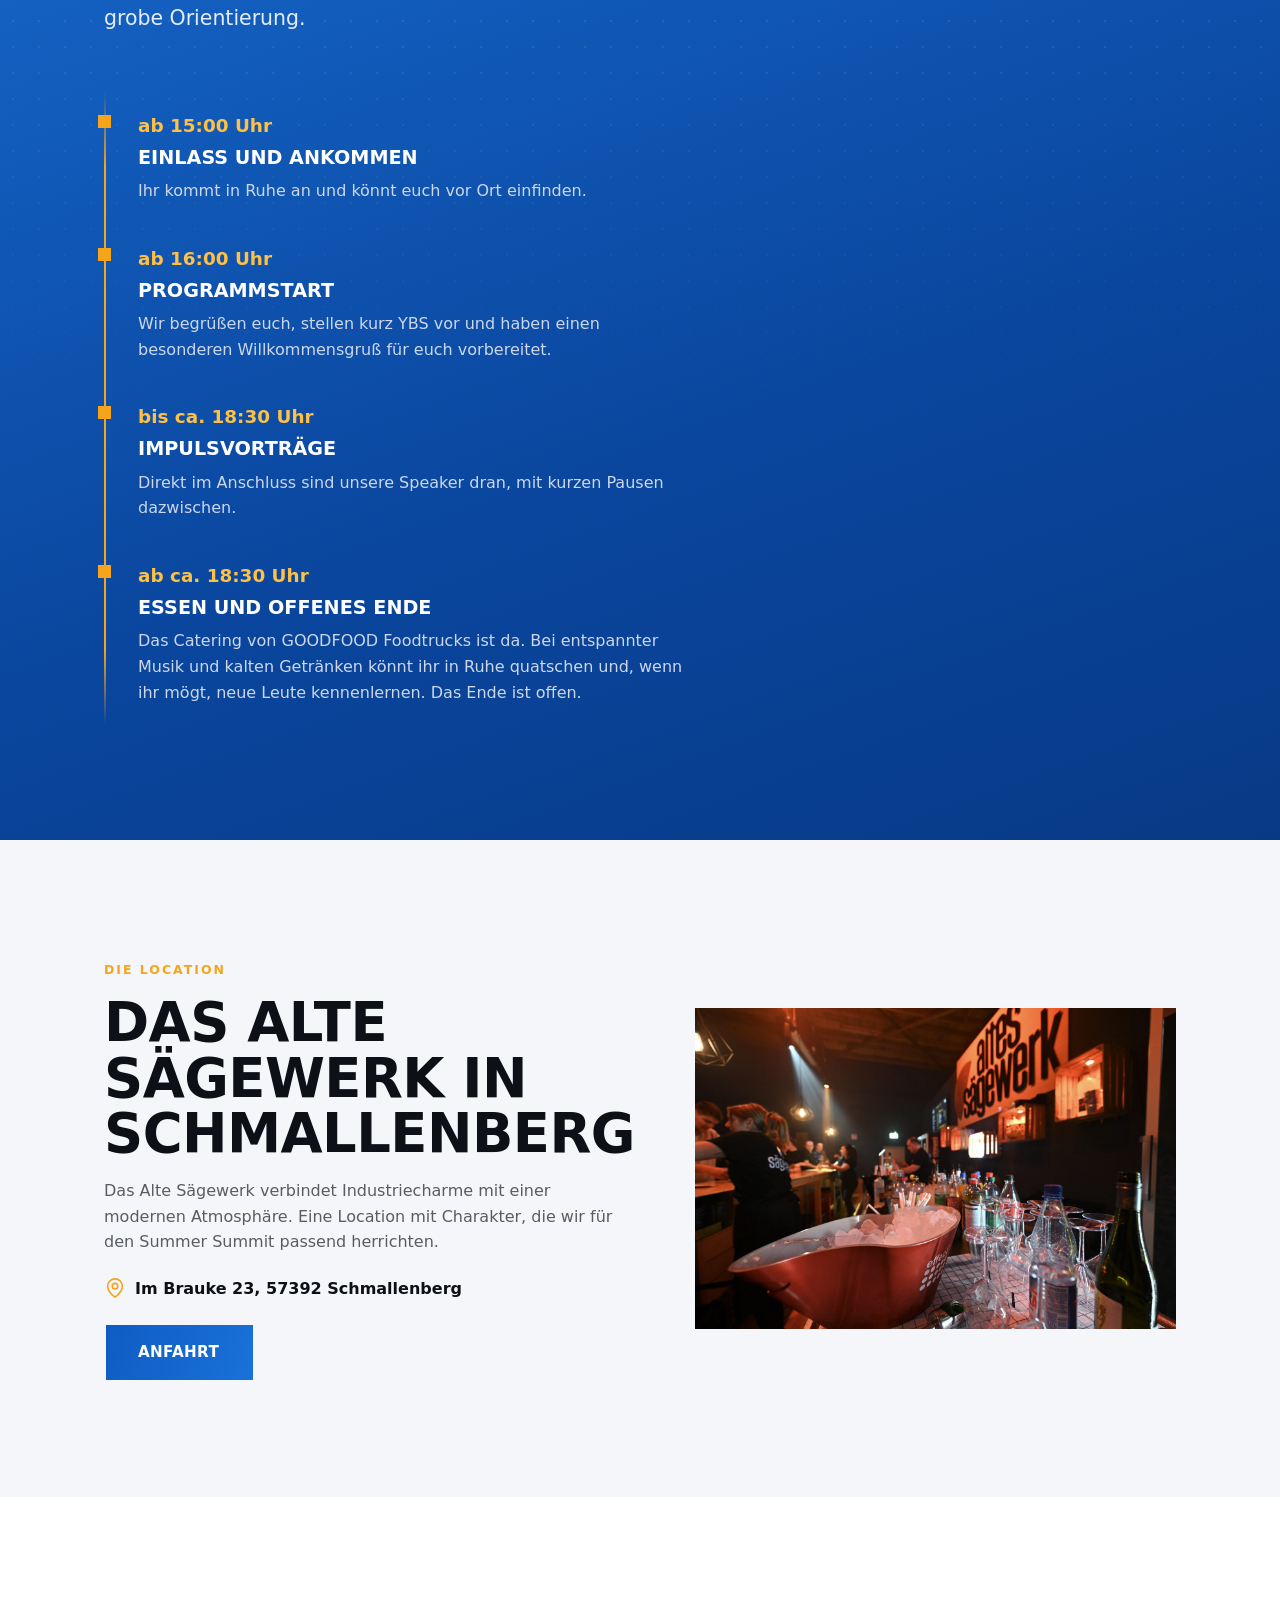
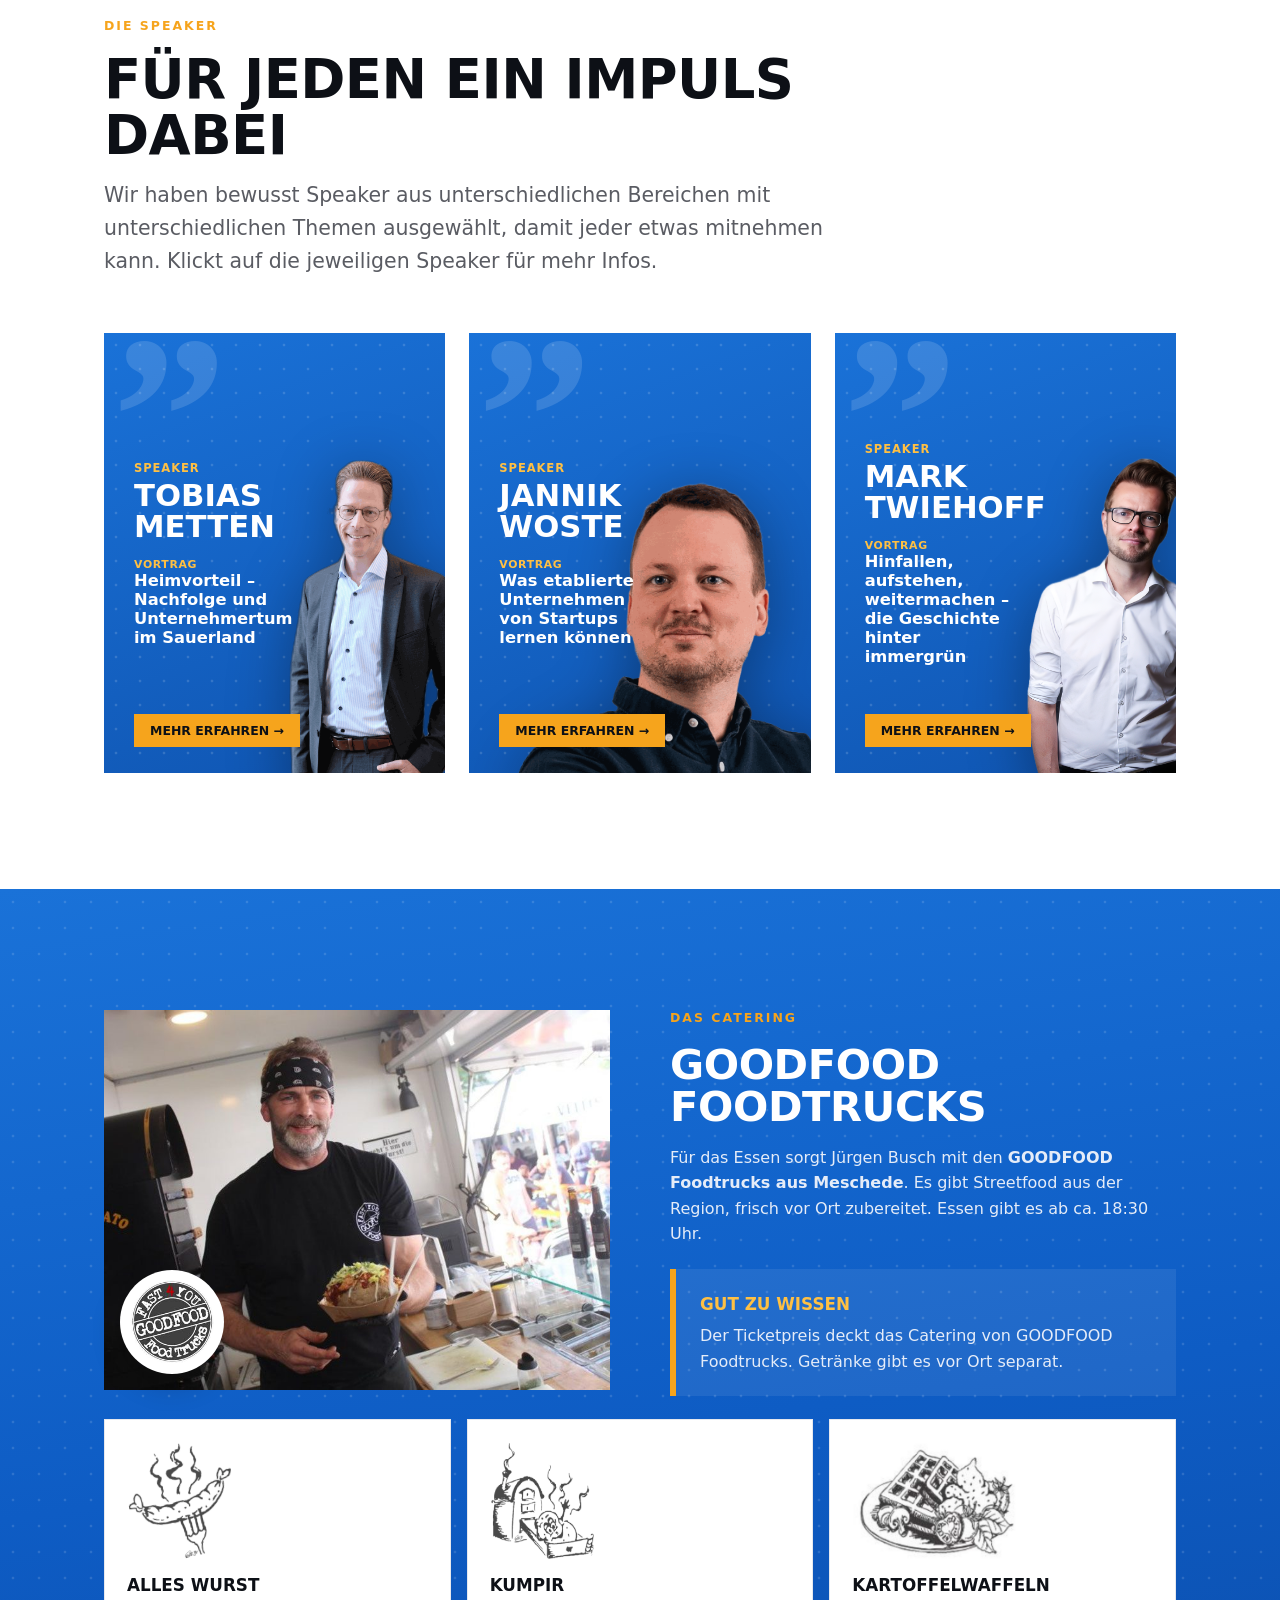
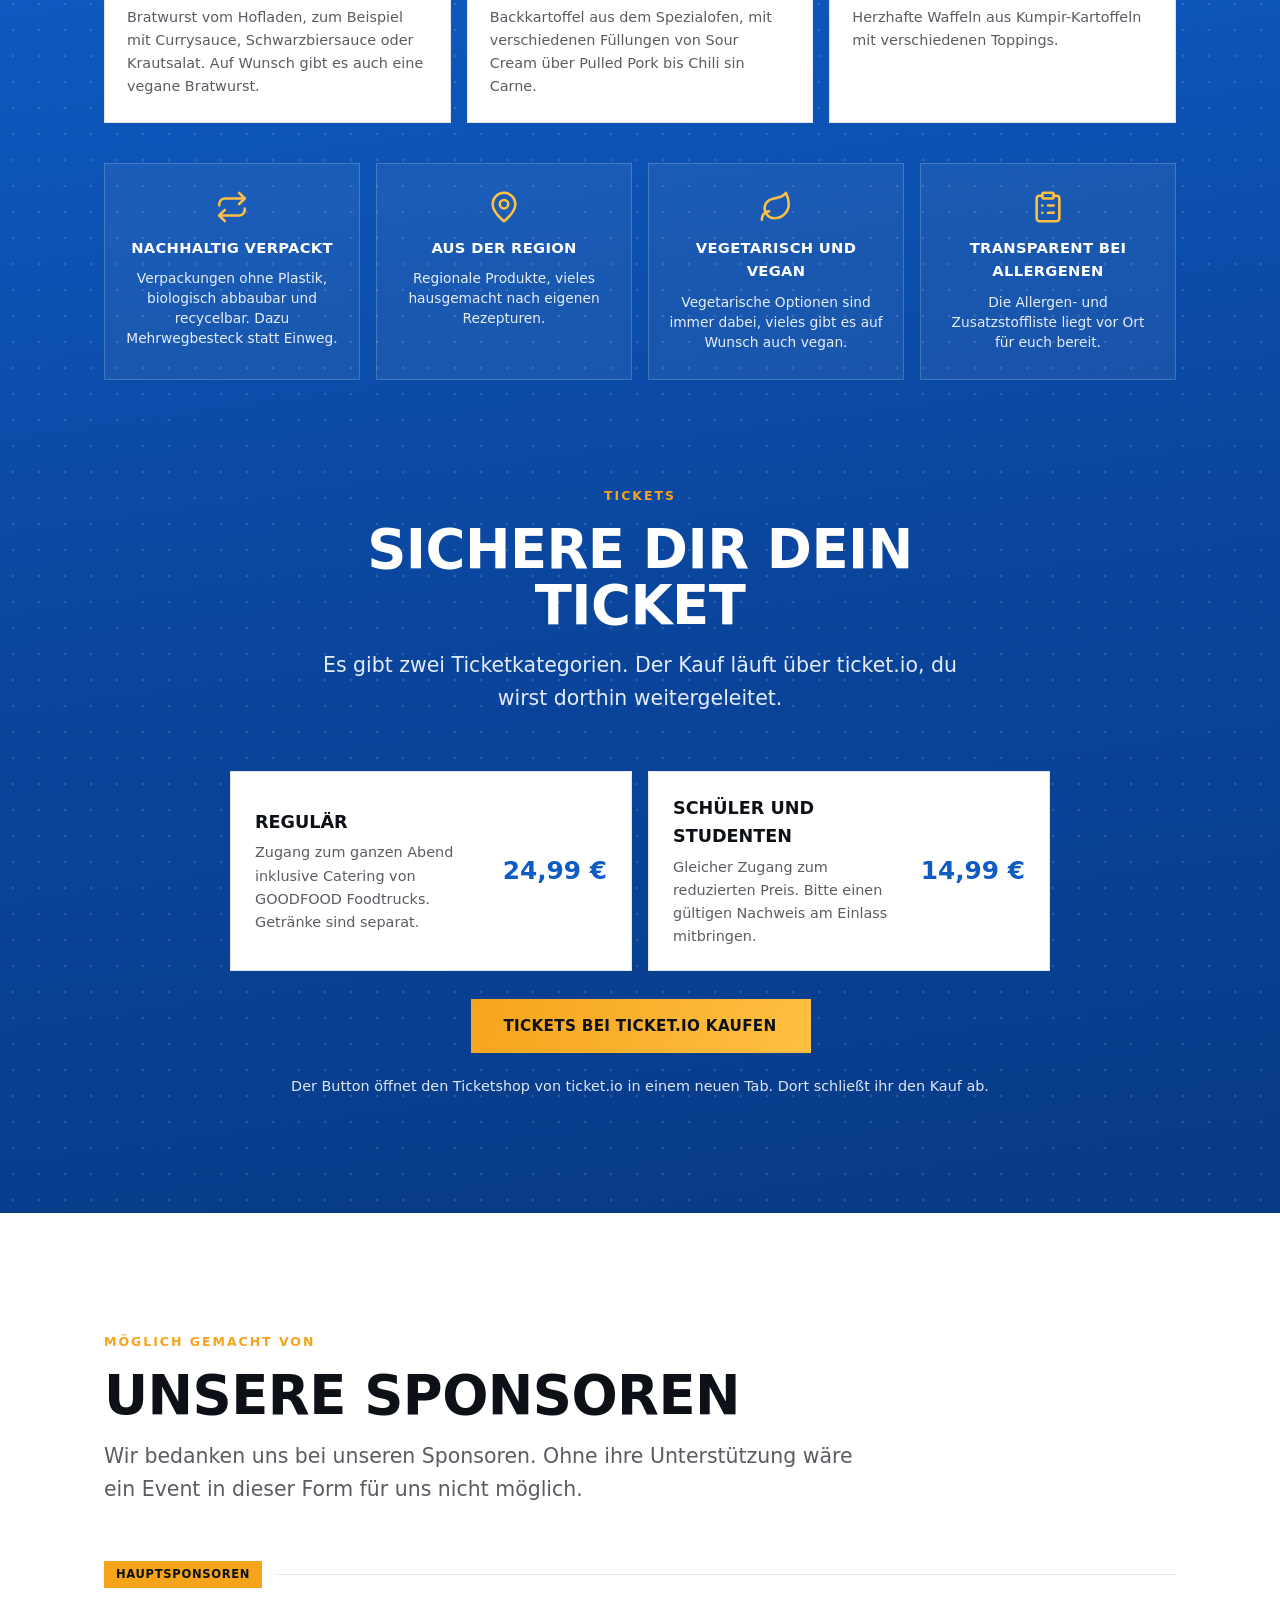
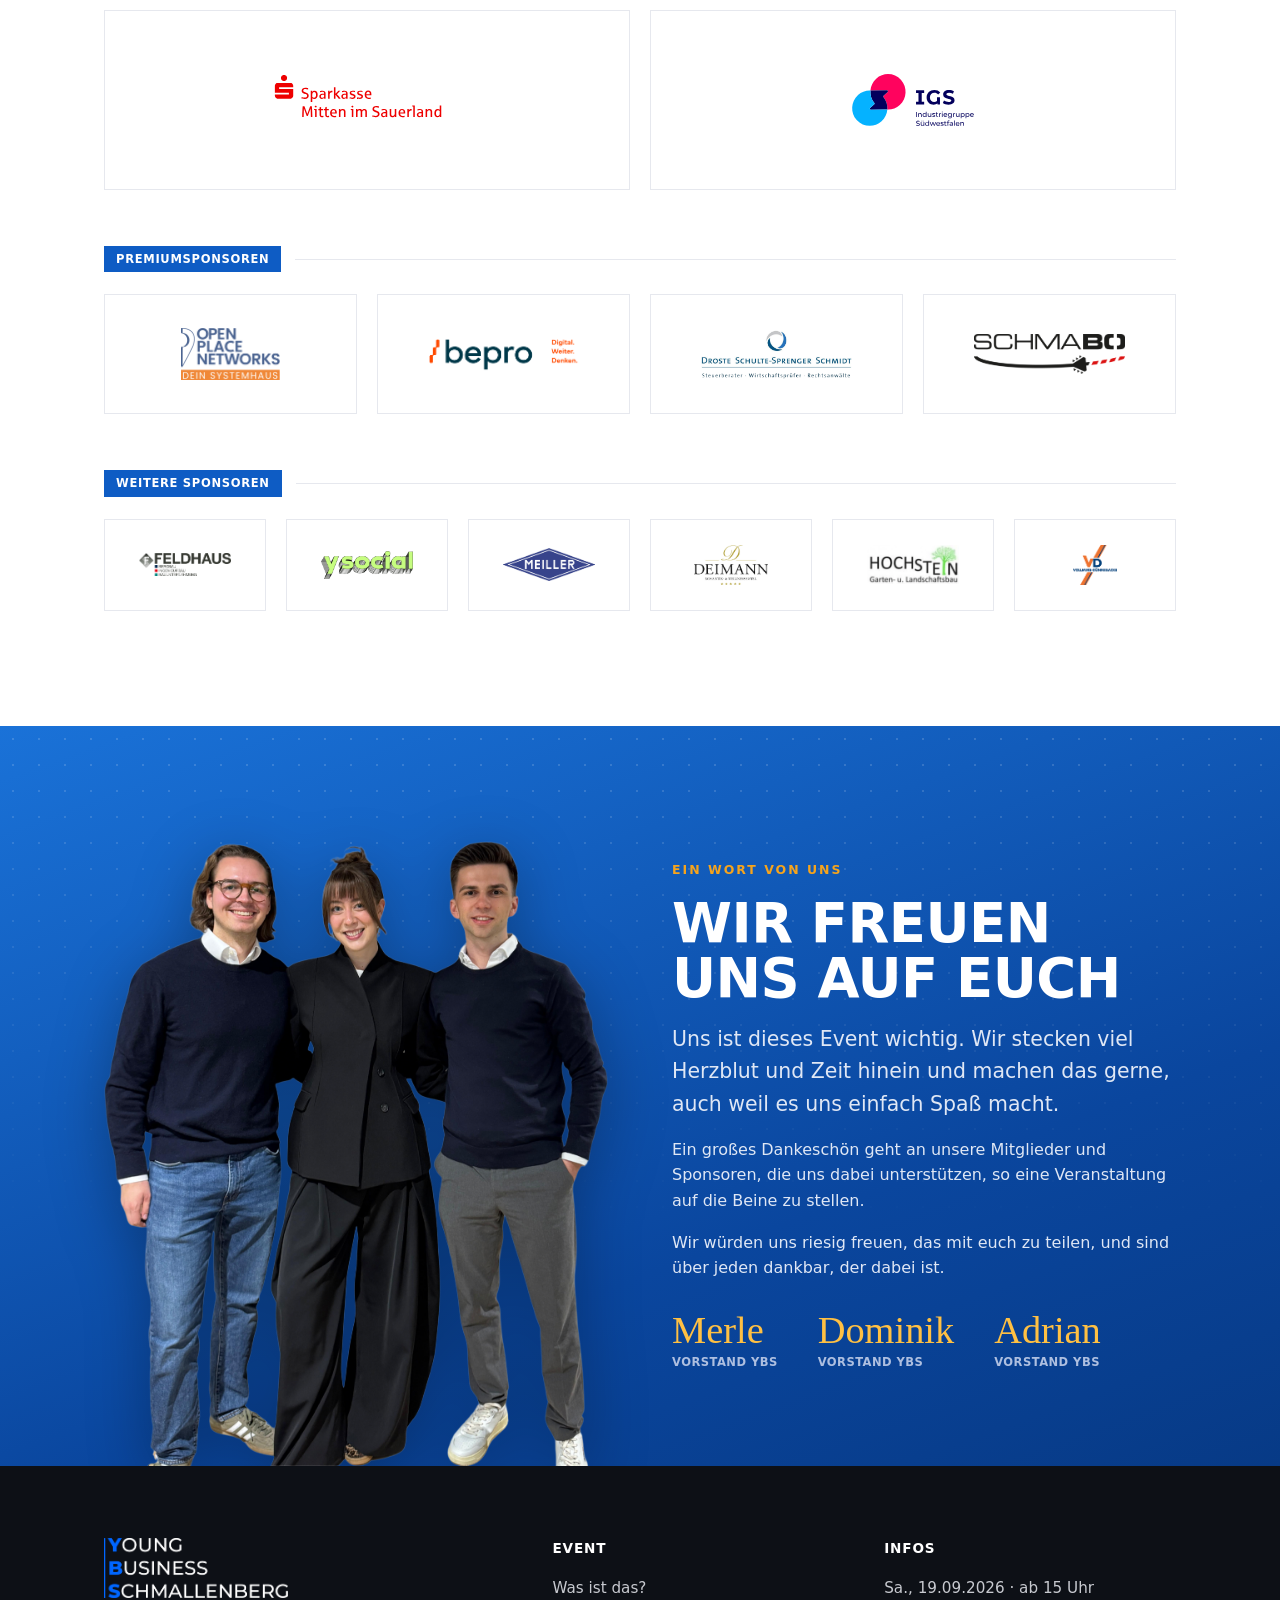
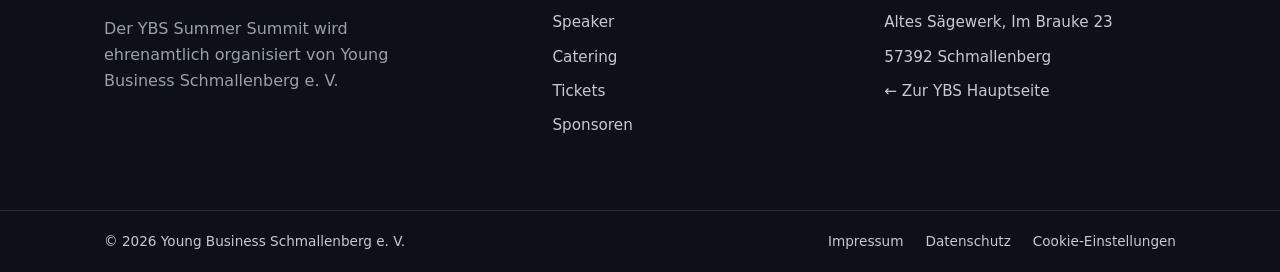
==== commit ee6256a9: "Dritten Speaker Mark Twiehoff ergaenzen - Speaker-Grid auf 3 Spalten (Desktop) / gestapelt (Mobile) " ====
--- a/index.html
+++ b/index.html
@@ -262,8 +262,21 @@
           <span class="speaker-card__more">Mehr erfahren →</span>
         </button>
 
-      </div>
-      <p class="speaker-note"><span class="plus">+</span> Ein dritter Vortrag ist noch in Planung. Wir geben ihn bekannt, sobald er steht.</p>
+        <!-- Mark Twiehoff -->
+        <button class="speaker-card" data-speaker="twiehoff">
+          <div class="speaker-card__dots"></div>
+          <span class="speaker-card__quote">&rdquo;</span>
+          <img src="assets/ss/speaker-mark.png" alt="Mark Twiehoff" class="speaker-card__img" />
+          <div class="speaker-card__body">
+            <span class="speaker-card__role">Speaker</span>
+            <h3 class="speaker-card__name">Mark<br />Twiehoff</h3>
+            <span class="speaker-card__talk-label">Vortrag</span>
+            <p class="speaker-card__talk">Hinfallen, aufstehen, weitermachen – die Geschichte hinter immergrün</p>
+          </div>
+          <span class="speaker-card__more">Mehr erfahren →</span>
+        </button>
+
+      </div>
     </div>
   </section>
 
@@ -541,6 +554,16 @@
           'In seinem Vortrag zeigt er, was etablierte Unternehmen von Start-ups lernen können. Er bewegt sich täglich zwischen beiden Welten und kennt aus erster Hand, welche Arbeits- und Denkweisen bei erfolgreichen Start-ups funktionieren und wie sich das auch in einem gewachsenen Betrieb umsetzen lässt. Egal ob ihr ein etabliertes Unternehmen führt oder selbst gründet, hier bekommt ihr praxisnahe Impulse mit an die Hand.'
         ],
         linkedin: 'https://www.linkedin.com/in/jannik-woste-strategy-innovation/'
+      },
+      twiehoff: {
+        name: 'Mark Twiehoff',
+        img: 'assets/ss/speaker-mark.png',
+        talk: 'Vortrag: „Hinfallen, aufstehen, weitermachen – die Geschichte hinter immergrün"',
+        bio: [
+          'Mark Twiehoff ist Gründer und Geschäftsführer von immergrün, einem der größten europäischen Franchisesysteme im Bereich Healthy Food. Seit der Gründung der Marke im Jahr 2005 verantwortet er Strategie, Expansion und Produktentwicklung.',
+          'In seinem Vortrag nimmt er euch mit auf seinen unternehmerischen Weg, mit allen Höhen und Tiefen. Er erzählt offen von den Rückschlägen, die dazugehören, und davon, was es braucht, um immer wieder aufzustehen und weiterzumachen. Egal ob ihr selbst gründet, ein Unternehmen führt oder einfach Lust auf eine authentische Gründerstory habt, hier ist für jeden ein Impuls dabei.'
+        ],
+        linkedin: 'https://www.linkedin.com/in/mark-twiehoff-b836a493/'
       }
     };
 
--- a/summer-summit.css
+++ b/summer-summit.css
@@ -191,7 +191,7 @@
 /* ============================================================
    SPEAKER
    ============================================================ */
-.speakers__grid{display:grid;grid-template-columns:1fr 1fr;gap:24px}
+.speakers__grid{display:grid;grid-template-columns:repeat(3,1fr);gap:24px}
 .speaker-card{position:relative;overflow:hidden;text-align:left;cursor:pointer;color:#fff;display:block;
   background:linear-gradient(160deg,var(--blue-1),var(--blue-2));min-height:440px;isolation:isolate}
 .speaker-card__dots{position:absolute;inset:0;z-index:0;background-image:radial-gradient(rgba(255,255,255,.18) 1.5px,transparent 1.6px);background-size:24px 24px;opacity:.8}
@@ -209,7 +209,7 @@
 .speaker-card__img{transition:transform .3s ease}
 .speaker-note{margin-top:22px;color:#cdd7ea;font-size:.95rem;display:inline-flex;align-items:center;gap:10px}
 .speaker-note .plus{width:26px;height:26px;border:1px solid var(--gold);color:var(--gold-2);display:grid;place-items:center;font-family:var(--font-head);font-weight:700}
-@media(max-width:820px){.speakers__grid{grid-template-columns:1fr}.speaker-card{min-height:400px}}
+@media(max-width:900px){.speakers__grid{grid-template-columns:1fr}.speaker-card{min-height:400px}}
 
 /* Speaker Modal */
 .modal{position:fixed;inset:0;z-index:100;display:none;align-items:center;justify-content:center;padding:24px}
@@ -515,7 +515,19 @@
 /* Speaker-Hinweis "dritter Vortrag..." schwarz (weiße Sektion) */
 .speaker-note{color:var(--ink)}
 /* Jannik mobil leicht nach rechts, damit das Gesicht frei von Text ist */
-@media(max-width:820px){.speaker-card[data-speaker="woste"] .speaker-card__img{right:-11%}}
+@media(max-width:900px){.speaker-card[data-speaker="woste"] .speaker-card__img{right:-11%}}
+/* Alle drei: Kopf endet ungefähr auf Höhe des Worts „SPEAKER", Text bleibt frei. */
+/* Tobias: kleiner und weiter nach rechts, Kopf auf SPEAKER-Höhe */
+.speaker-card[data-speaker="metten"] .speaker-card__img{height:80%;bottom:-8%;right:-10%}
+/* Jannik: nach rechts (Gesicht frei vom Text), Kopf auf SPEAKER-Höhe */
+.speaker-card[data-speaker="woste"] .speaker-card__img{height:88%;bottom:-6%;right:-13%}
+/* Mark: kleiner und weiter nach rechts, Kopf auf SPEAKER-Höhe (bündig mit den anderen) */
+.speaker-card[data-speaker="twiehoff"] .speaker-card__img{height:82%;bottom:-10%;right:-14%}
+@media(max-width:900px){
+  .speaker-card[data-speaker="metten"] .speaker-card__img{right:0}
+  .speaker-card[data-speaker="woste"] .speaker-card__img{right:-11%}
+  .speaker-card[data-speaker="twiehoff"] .speaker-card__img{right:-8%}
+}
 /* Abstand zwischen Event- und YBS-Sektion angleichen (kleiner) */
 #event{padding-bottom:clamp(28px,4vw,52px)}
 #ueber-ybs{padding-top:clamp(28px,4vw,52px)}
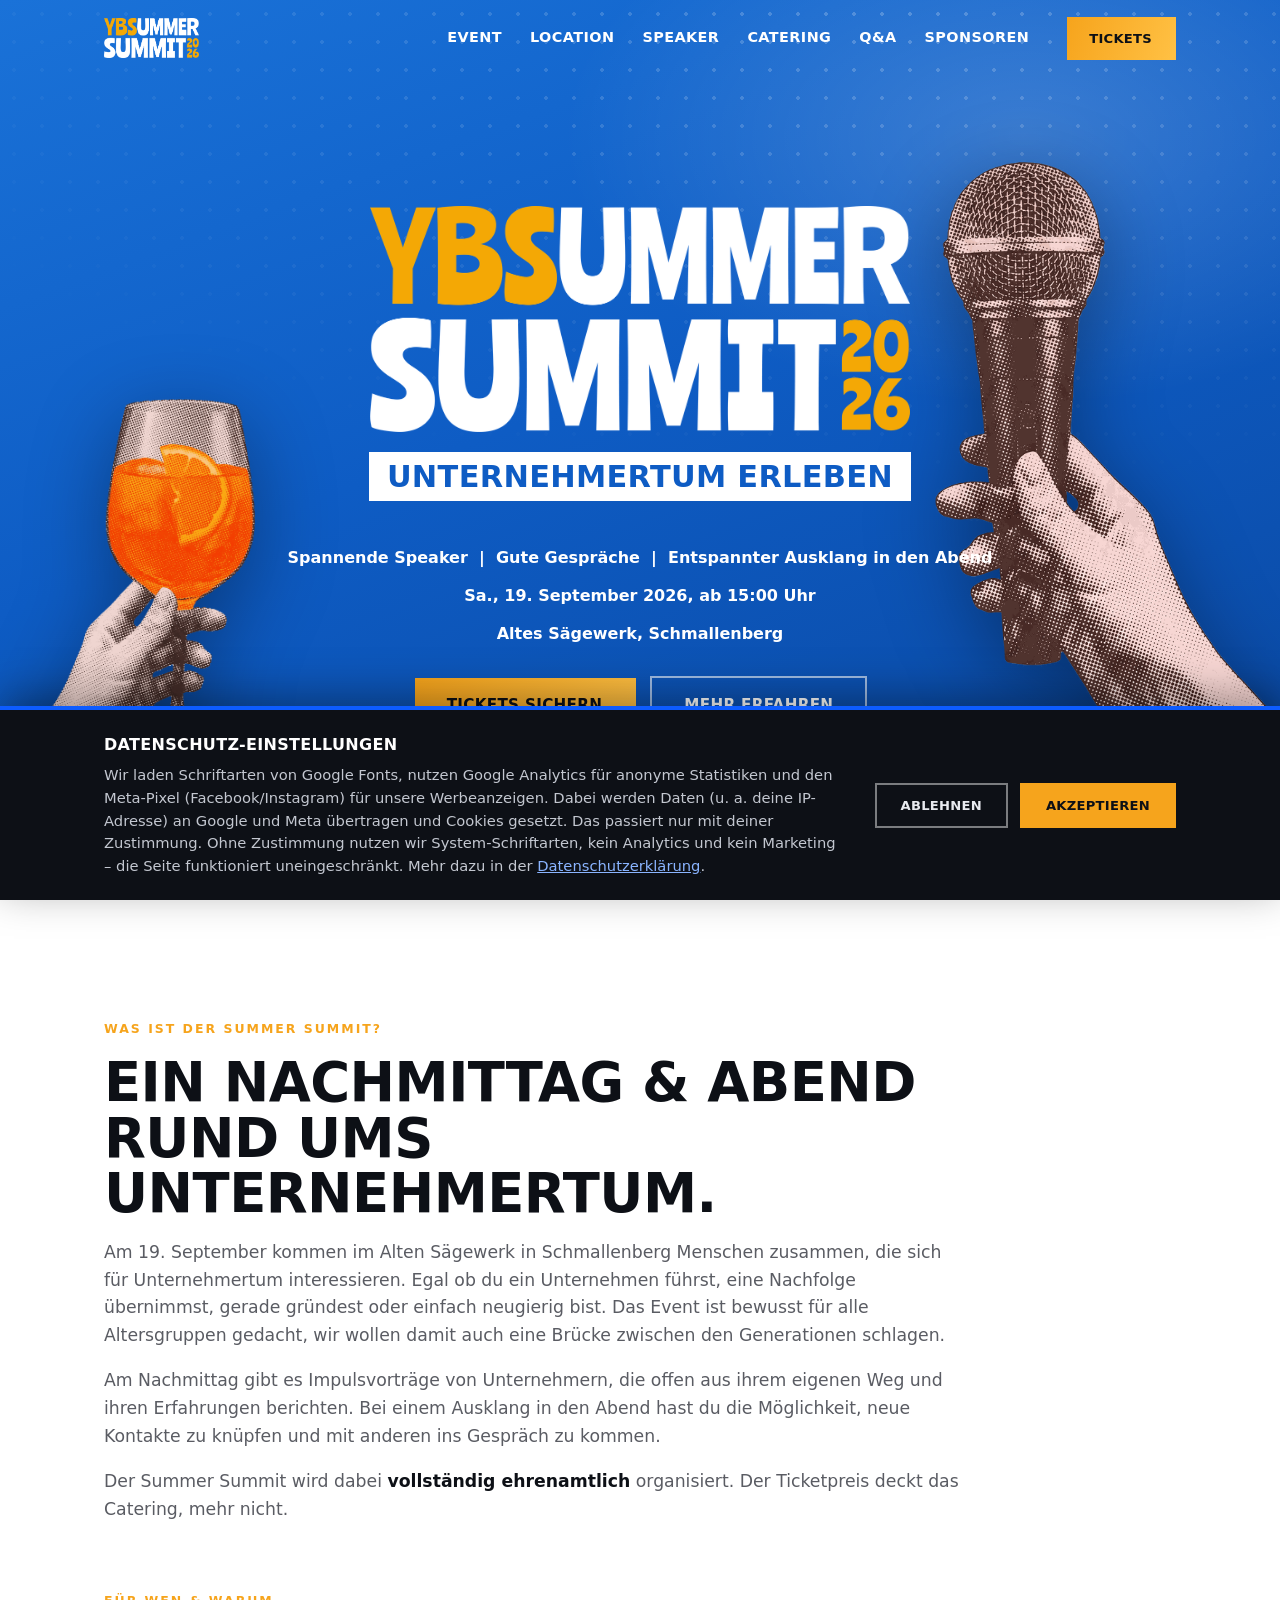
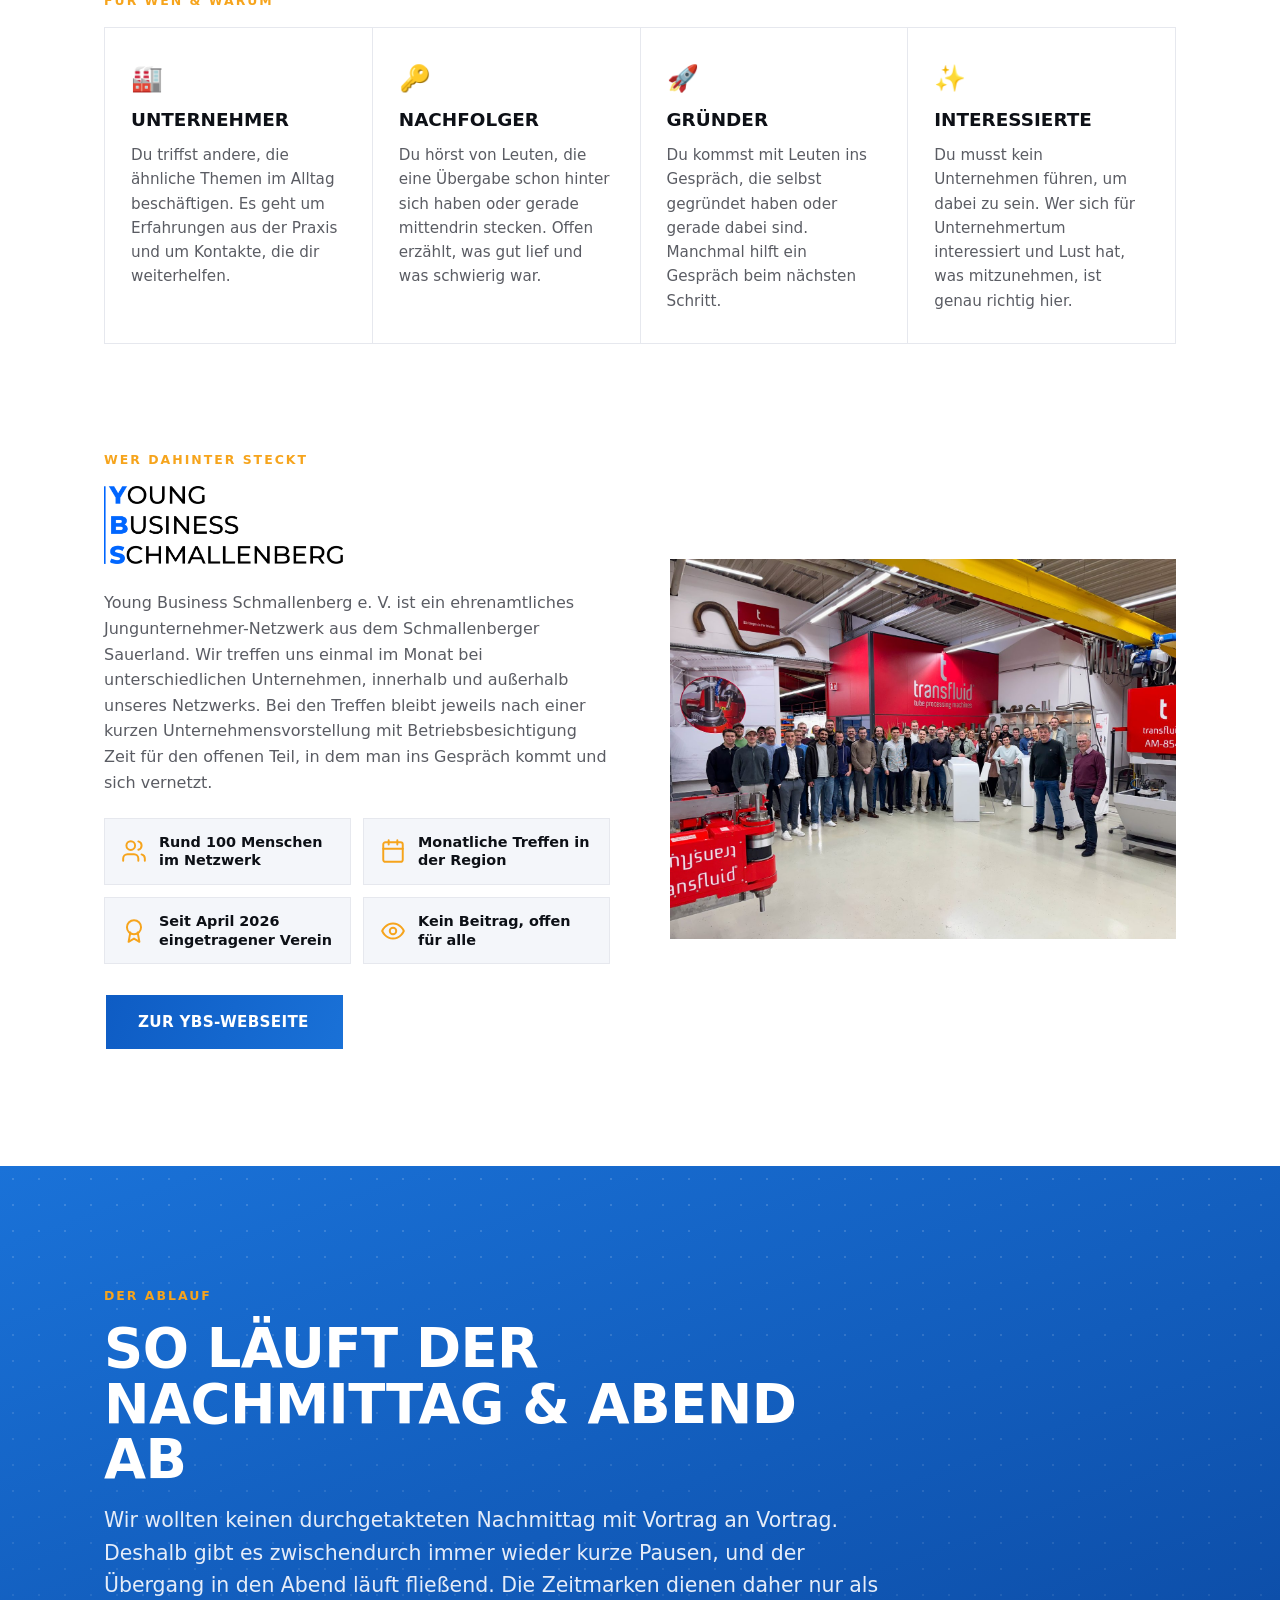
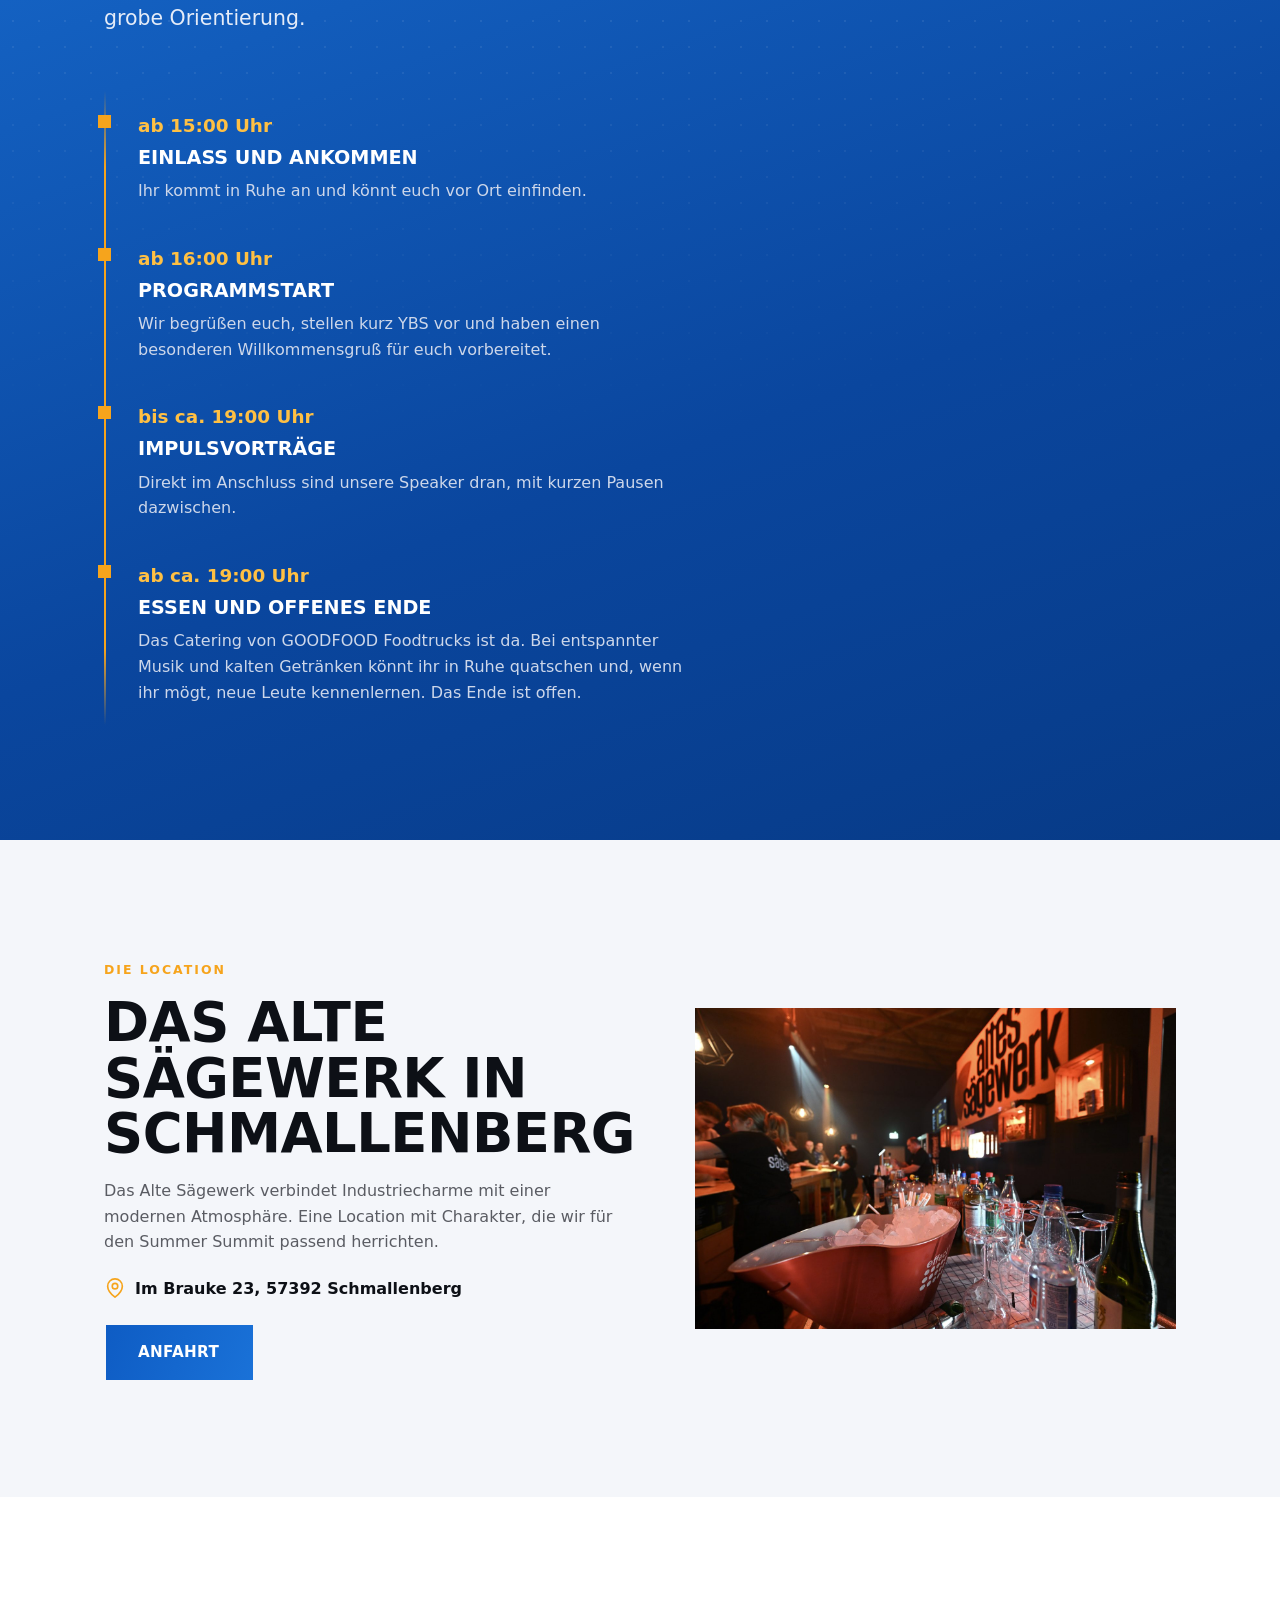
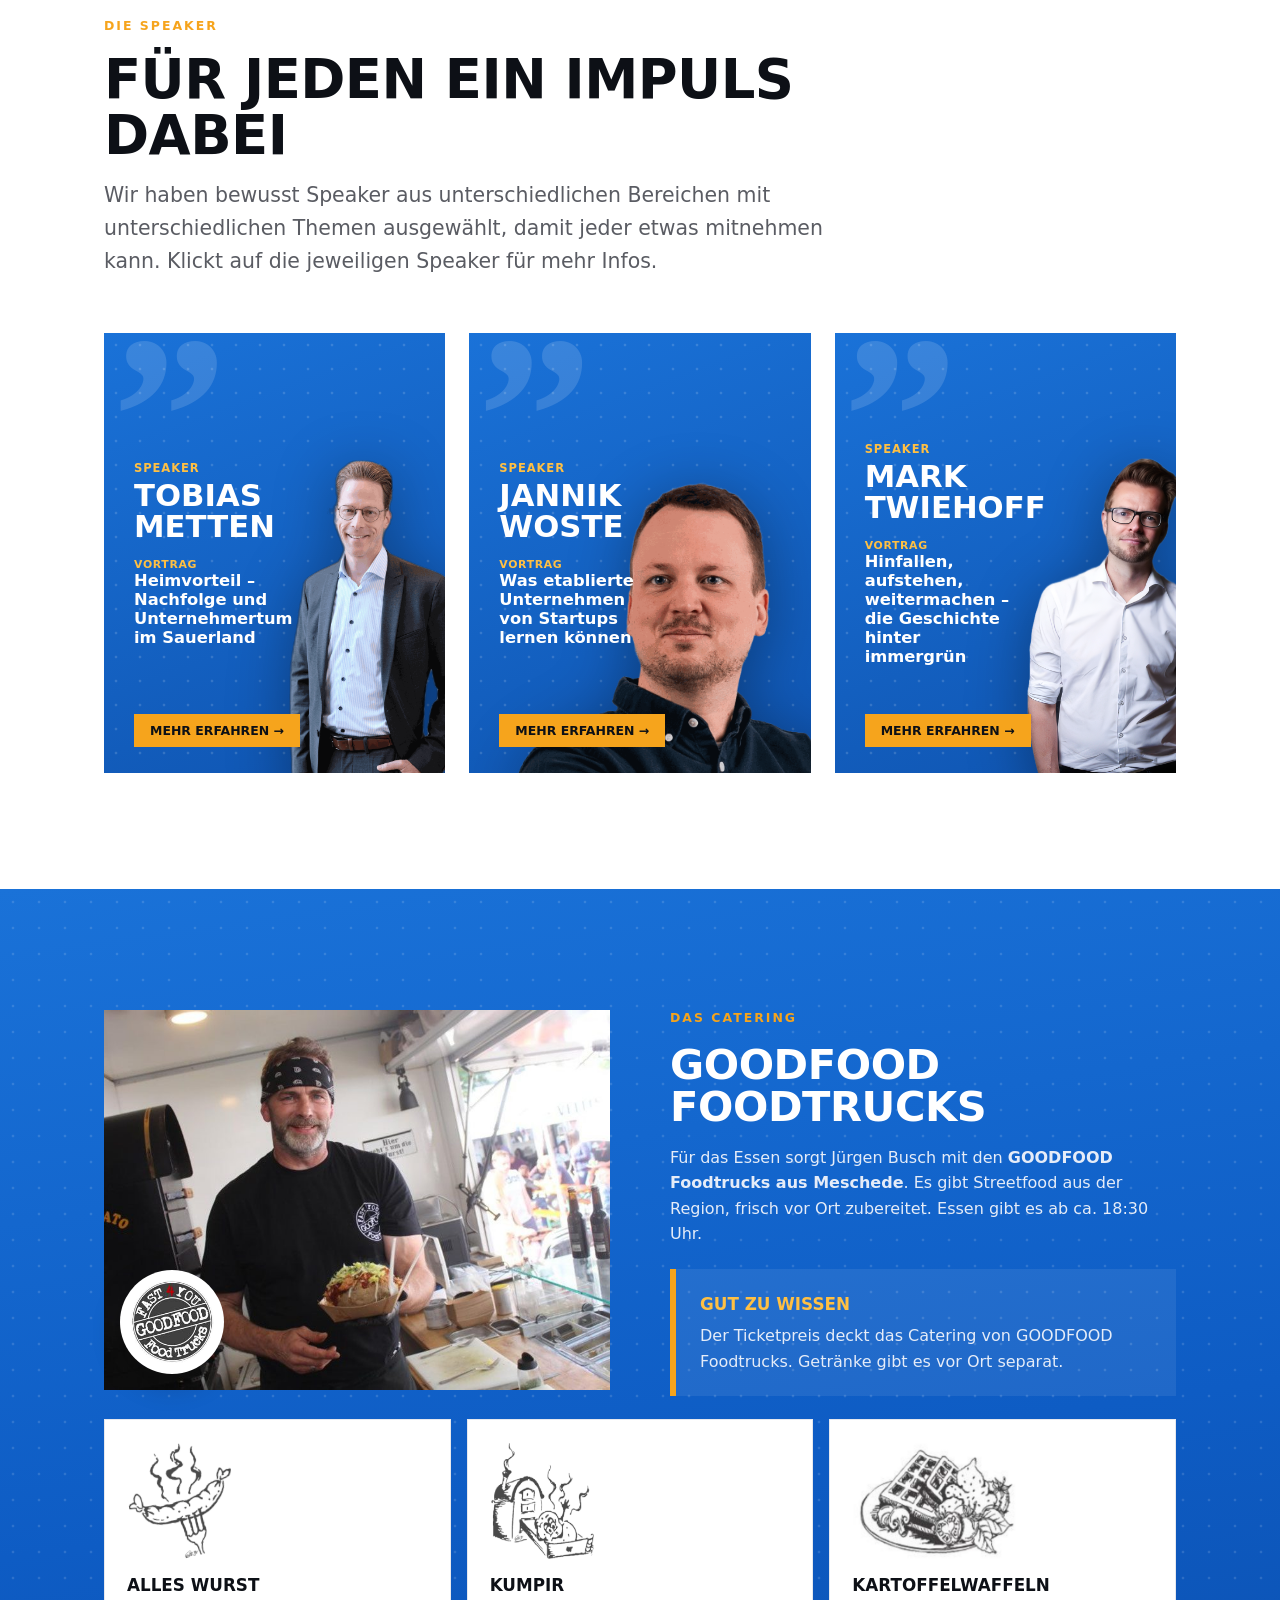
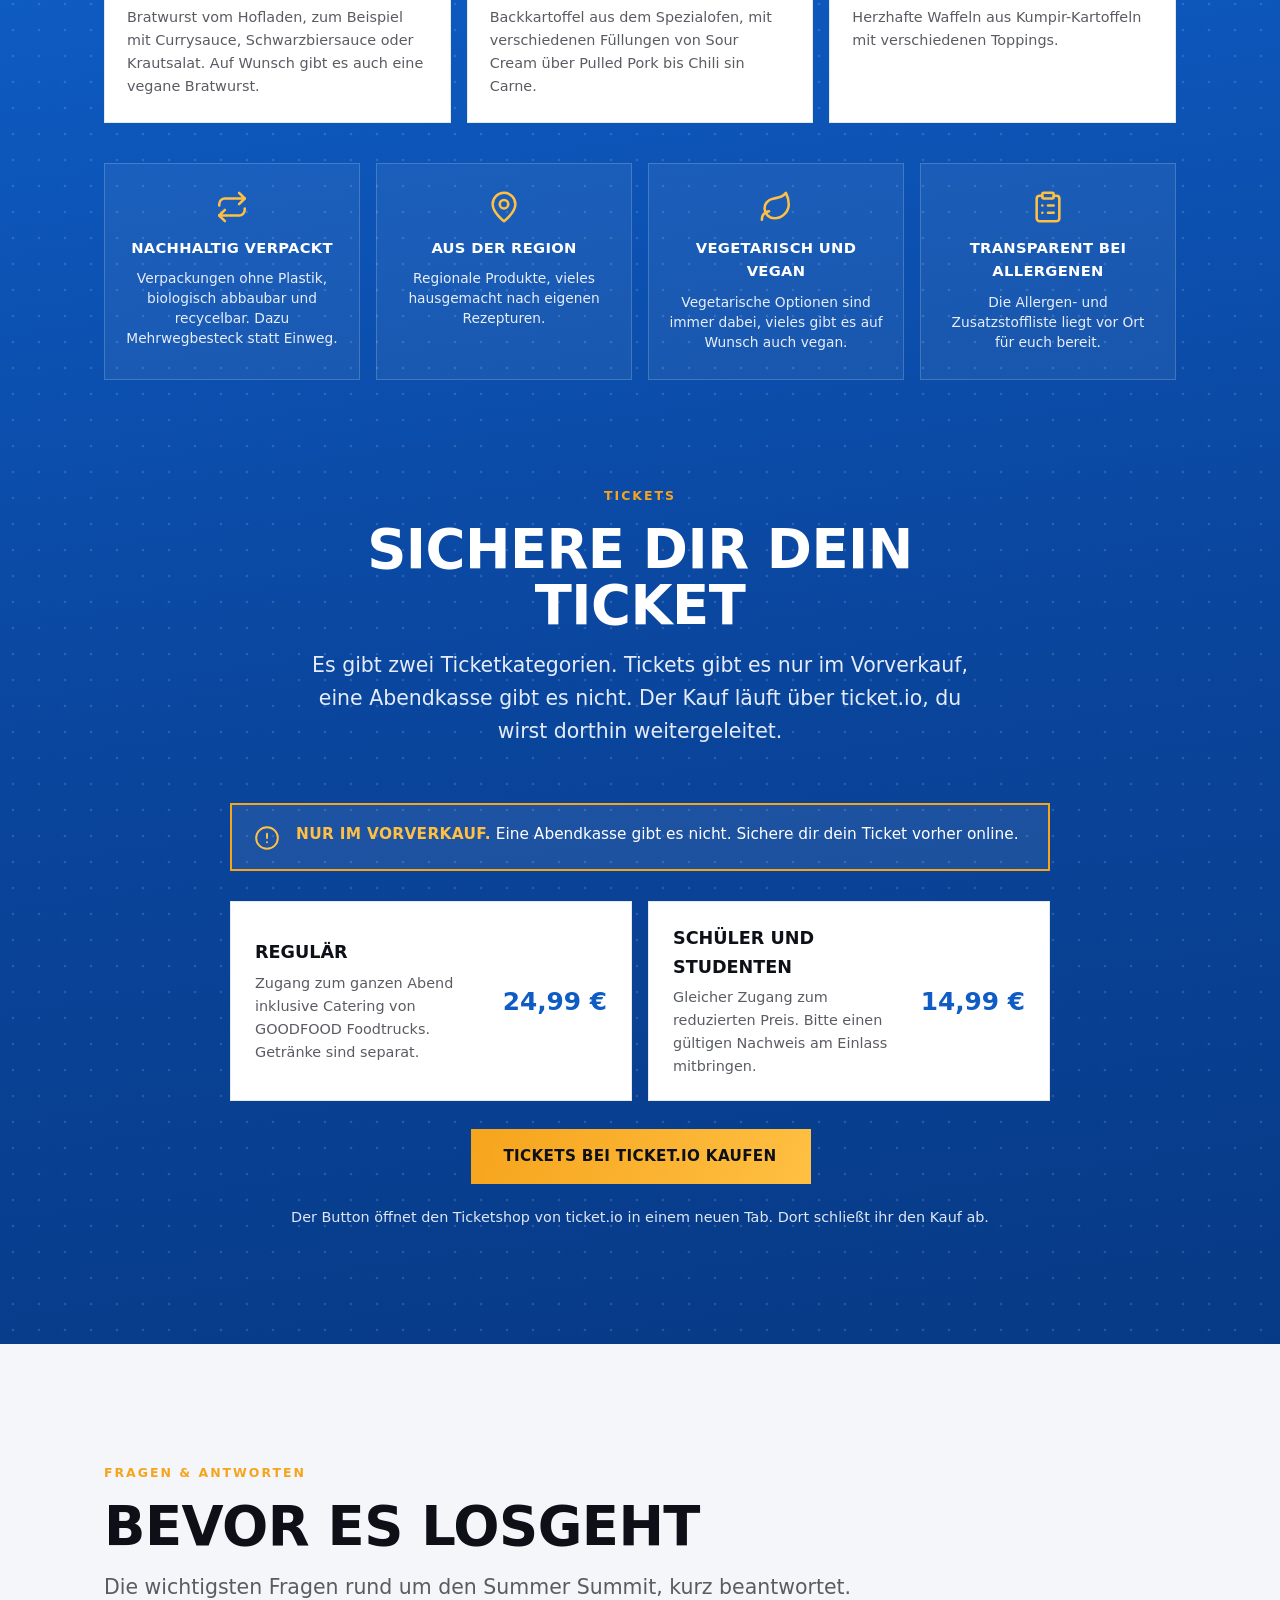
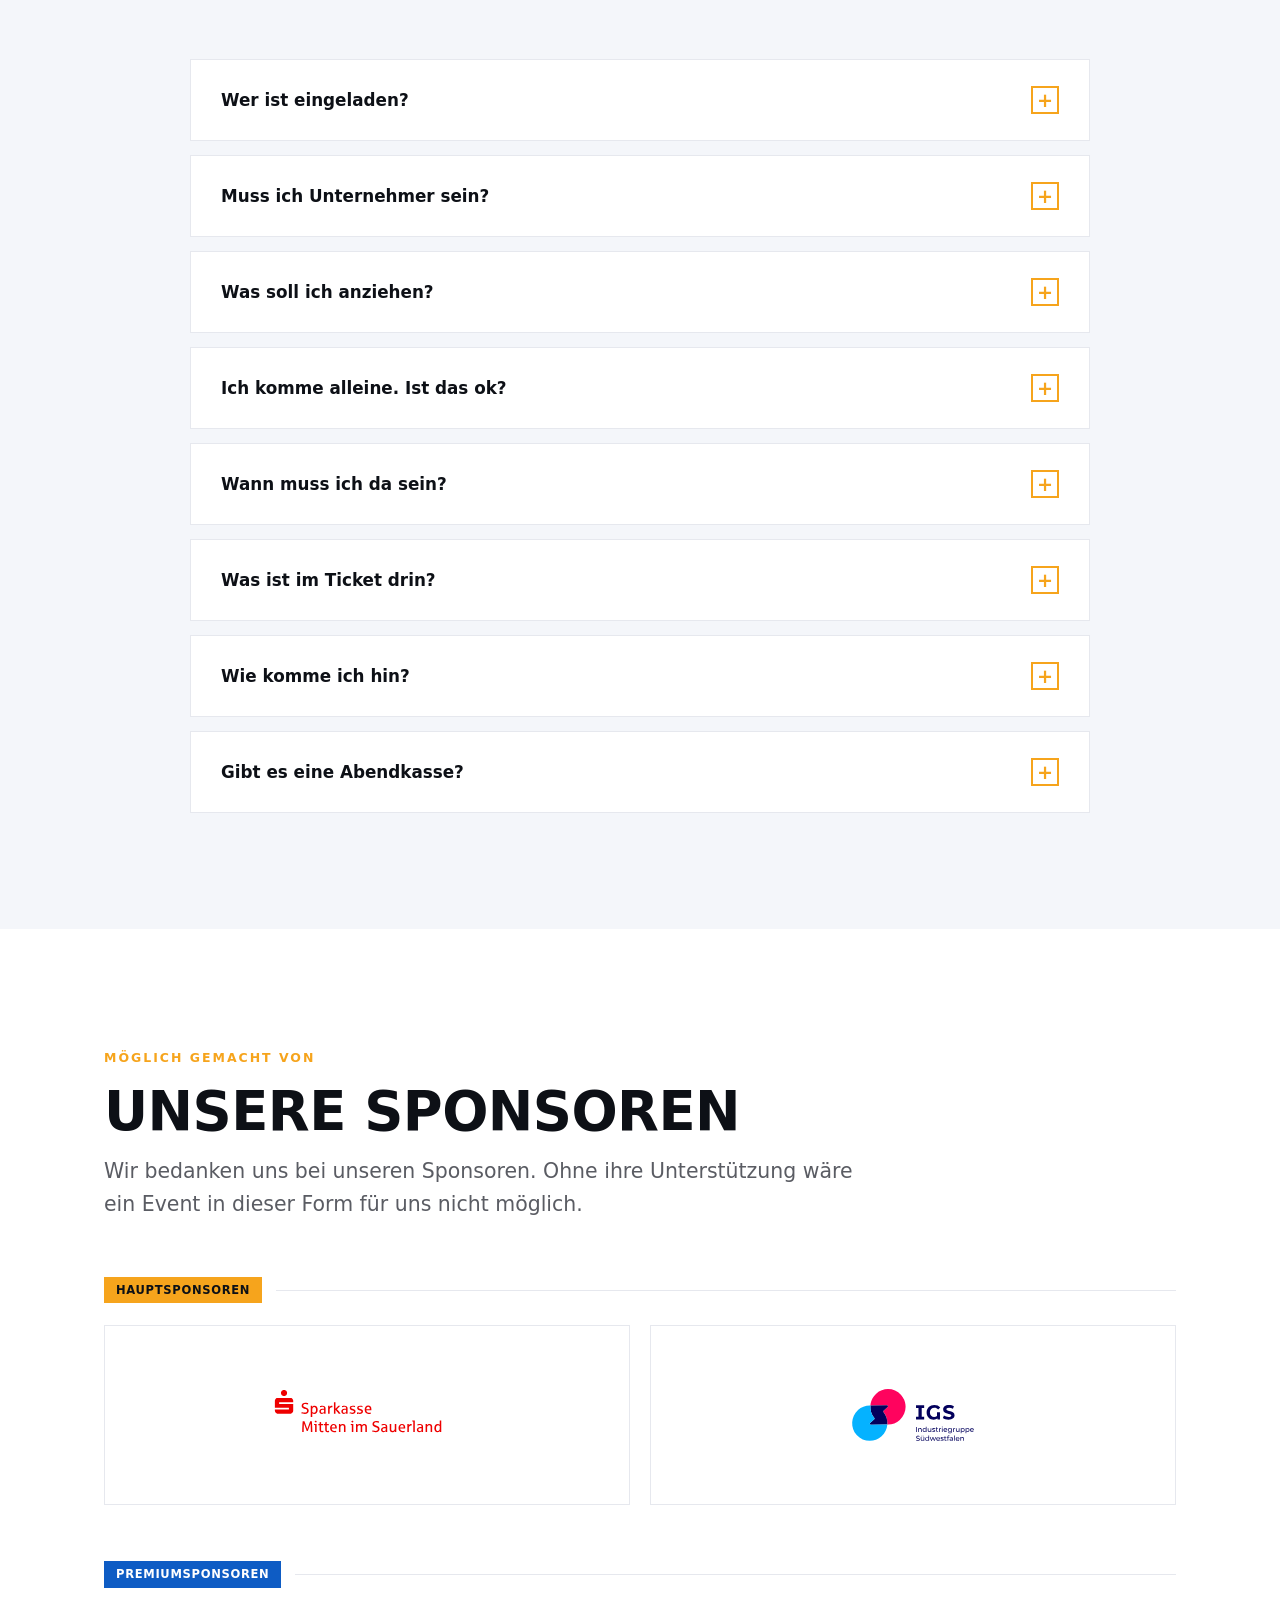
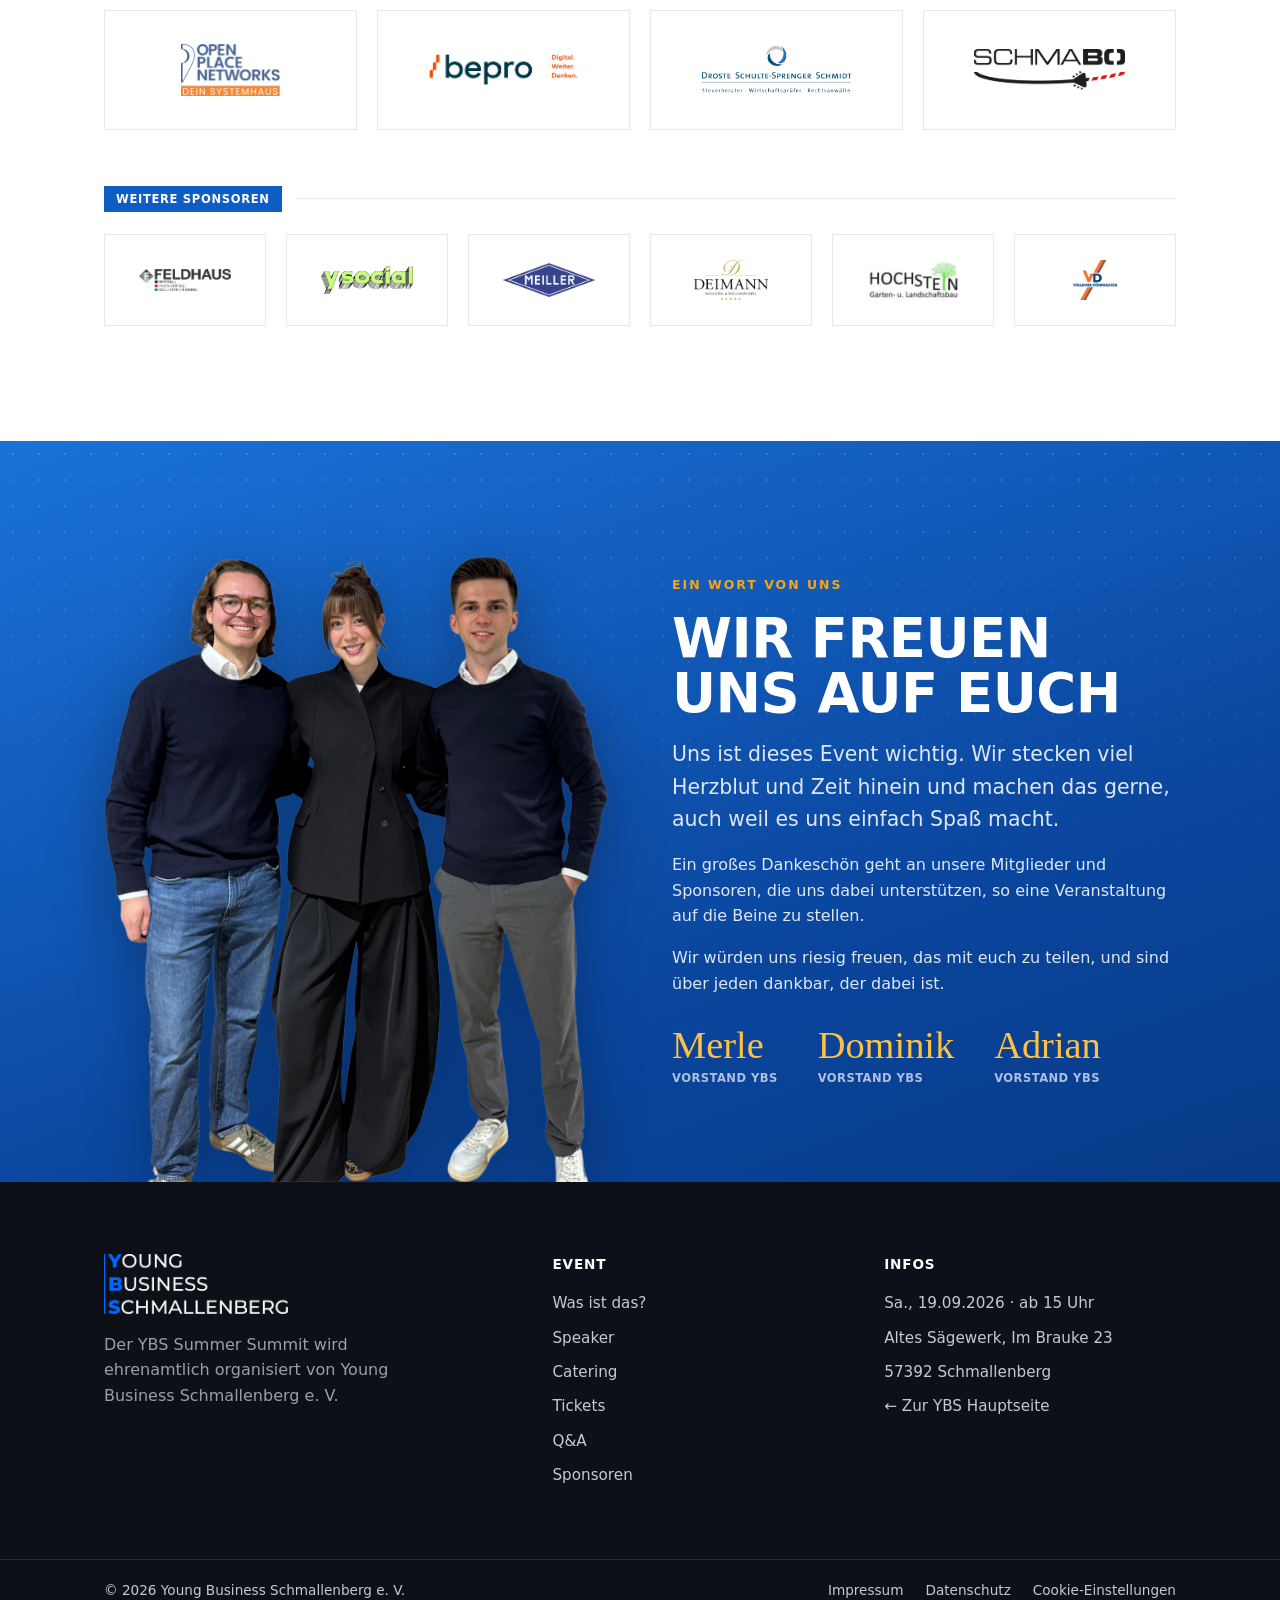
==== commit cdd28ec7: "Q&A-Sektion ergänzt, Vorverkauf-Hinweise bei Tickets, iframe-Embed zurückgebaut, Ablauf-Zeiten angep" ====
--- a/index.html
+++ b/index.html
@@ -67,6 +67,7 @@
         <a href="#location">Location</a>
         <a href="#speaker">Speaker</a>
         <a href="#catering">Catering</a>
+        <a href="#qa">Q&amp;A</a>
         <a href="#sponsoren">Sponsoren</a>
         <a href="#tickets" class="site-header__cta"><span class="btn btn--gold btn--sm">Tickets</span></a>
       </nav>
@@ -193,12 +194,12 @@
           <p>Wir begrüßen euch, stellen kurz YBS vor und haben einen besonderen Willkommensgruß für euch vorbereitet.</p>
         </div>
         <div class="timeline__item">
-          <div class="timeline__time">bis ca. 18:30 Uhr</div>
+          <div class="timeline__time">bis ca. 19:00 Uhr</div>
           <h4>Impulsvorträge</h4>
           <p>Direkt im Anschluss sind unsere Speaker dran, mit kurzen Pausen dazwischen.</p>
         </div>
         <div class="timeline__item">
-          <div class="timeline__time">ab ca. 18:30 Uhr</div>
+          <div class="timeline__time">ab ca. 19:00 Uhr</div>
           <h4>Essen und offenes Ende</h4>
           <p>Das Catering von GOODFOOD Foodtrucks ist da. Bei entspannter Musik und kalten Getränken könnt ihr in Ruhe quatschen und, wenn ihr mögt, neue Leute kennenlernen. Das Ende ist offen.</p>
         </div>
@@ -350,7 +351,12 @@
       <div class="section__head" style="text-align:center;max-width:680px;margin-inline:auto">
         <span class="eyebrow">Tickets</span>
         <h2 class="section-title section-title--light" style="justify-content:center">Sichere dir dein Ticket</h2>
-        <p class="lead lead--light">Es gibt zwei Ticketkategorien. Der Kauf läuft über ticket.io, du wirst dorthin weitergeleitet.</p>
+        <p class="lead lead--light">Es gibt zwei Ticketkategorien. Tickets gibt es nur im Vorverkauf, eine Abendkasse gibt es nicht. Der Kauf läuft über ticket.io, du wirst dorthin weitergeleitet.</p>
+      </div>
+
+      <div class="vvk-note">
+        <svg viewBox="0 0 24 24" fill="none" stroke="currentColor" stroke-width="1.8" stroke-linecap="round" stroke-linejoin="round"><circle cx="12" cy="12" r="10"/><path d="M12 8v4"/><path d="M12 16h.01"/></svg>
+        <p><strong>Nur im Vorverkauf.</strong> Eine Abendkasse gibt es nicht. Sichere dir dein Ticket vorher online.</p>
       </div>
 
       <div class="tickets__wrap">
@@ -379,6 +385,52 @@
     </div>
   </section>
   </div><!-- /.blue-block -->
+
+  <!-- ===== Q&A ===== -->
+  <section class="section" id="qa" style="background:var(--paper-2)">
+    <div class="container section__inner">
+      <div class="section__head">
+        <span class="eyebrow eyebrow--ink">Fragen &amp; Antworten</span>
+        <h2 class="section-title">Bevor es losgeht</h2>
+        <p class="lead">Die wichtigsten Fragen rund um den Summer Summit, kurz beantwortet.</p>
+      </div>
+
+      <div class="faq">
+        <details class="faq__item">
+          <summary>Wer ist eingeladen?<span class="faq__icon">+</span></summary>
+          <p>Alle. Wirklich alle. Ob Unternehmerin, Nachfolger, Gründer oder einfach neugierig: Wer sich für Unternehmertum, die Speaker oder gutes Netzwerken interessiert, ist genau richtig. Bringt gerne Familie und Freunde mit. Das Event ist bewusst für alle Altersgruppen gedacht.</p>
+        </details>
+        <details class="faq__item">
+          <summary>Muss ich Unternehmer sein?<span class="faq__icon">+</span></summary>
+          <p>Nein, überhaupt nicht. Du musst kein Unternehmen führen, um dabei zu sein. Viele kommen aus Interesse, weil sie über eine Gründung nachdenken oder einfach spannende Geschichten hören wollen. Neugierde reicht völlig aus.</p>
+        </details>
+        <details class="faq__item">
+          <summary>Was soll ich anziehen?<span class="faq__icon">+</span></summary>
+          <p>Was du willst. Es gibt keinen Dresscode. Anzug, Hemd, Jeans, T-Shirt, Sneaker, alles passt. Uns ist eine lockere Stimmung wichtiger als ein Outfit. Kommt so, wie ihr euch wohlfühlt.</p>
+        </details>
+        <details class="faq__item">
+          <summary>Ich komme alleine. Ist das ok?<span class="faq__icon">+</span></summary>
+          <p>Absolut, dafür ist der Abend da. Viele kommen alleine. Nach den Vorträgen gibt es Essen, Musik und viel Zeit für Gespräche. Sprecht uns vom YBS-Vorstand einfach an, wir stellen euch gerne vor. Hier kommt ihr schnell mit anderen ins Gespräch.</p>
+        </details>
+        <details class="faq__item">
+          <summary>Wann muss ich da sein?<span class="faq__icon">+</span></summary>
+          <p>Einlass ab 15:00 Uhr, Programmstart um 16:00 Uhr. Wer alles mitbekommen möchte, ist spätestens um 16:00 Uhr da: Begrüßung, Willkommensgruß und danach die Impulsvorträge bis ca. 18:30 Uhr. Anschließend geht es fließend in den Abend über, das Ende ist offen. Kommt lieber etwas früher, dann verpasst ihr nichts.</p>
+        </details>
+        <details class="faq__item">
+          <summary>Was ist im Ticket drin?<span class="faq__icon">+</span></summary>
+          <p>Der ganze Abend inklusive Catering. Das Essen von den GOODFOOD Foodtrucks ist im Ticket enthalten, Getränke gibt es vor Ort separat. 24,99&nbsp;€ regulär, 14,99&nbsp;€ für Schüler und Studenten mit Nachweis. Wir organisieren ehrenamtlich, der Preis deckt nur das Catering.</p>
+        </details>
+        <details class="faq__item">
+          <summary>Wie komme ich hin?<span class="faq__icon">+</span></summary>
+          <p>Altes Sägewerk, Im Brauke 23, Schmallenberg. Parkplätze gibt es in der Nähe. Weil es abends kalte Getränke gibt, lohnt sich eine Fahrgemeinschaft oder ein Taxi für den Heimweg. Die Route findet ihr auf unserer Website.</p>
+        </details>
+        <details class="faq__item">
+          <summary>Gibt es eine Abendkasse?<span class="faq__icon">+</span></summary>
+          <p>Nein, Tickets gibt es nur im Vorverkauf. Wir müssen dem Catering vorab eine genaue Personenzahl melden, damit die Kosten eins zu eins gedeckt sind. Deshalb schließen wir den Verkauf vor dem Event ab. Die Vorverkaufsgebühr gehört zum Ticketsystem und geht an den Anbieter, nicht an uns.</p>
+        </details>
+      </div>
+    </div>
+  </section>
 
   <!-- ===== SPONSOREN ===== -->
   <section class="section" id="sponsoren">
@@ -486,6 +538,7 @@
           <li><a href="#speaker">Speaker</a></li>
           <li><a href="#catering">Catering</a></li>
           <li><a href="#tickets">Tickets</a></li>
+          <li><a href="#qa">Q&amp;A</a></li>
           <li><a href="#sponsoren">Sponsoren</a></li>
         </ul>
       </div>
@@ -585,27 +638,6 @@
     modal.querySelectorAll('[data-close]').forEach(el => el.addEventListener('click', closeModal));
     document.addEventListener('keydown', e => { if(e.key === 'Escape') closeModal(); });
 
-    /* ---- ticket.io Shop: DSGVO-konform erst auf Klick laden ---- */
-    (function () {
-      const embed = document.getElementById('ticketio-embed');
-      if (!embed) return;
-      const SHOP = 'https://saegewerk.ticket.io/PoehPkMO/';
-      const load = () => {
-        const f = document.createElement('iframe');
-        f.src = SHOP;
-        f.title = 'YBS Summer Summit 2026 – Ticketshop (ticket.io)';
-        f.loading = 'lazy';
-        f.setAttribute('allow', 'payment');
-        f.setAttribute('referrerpolicy', 'no-referrer-when-downgrade');
-        embed.innerHTML = '';
-        embed.appendChild(f);
-        embed.classList.add('is-loaded');
-      };
-      const btn = embed.querySelector('[data-load-ticketio]');
-      if (btn) btn.addEventListener('click', () => { try { localStorage.setItem('ybs-ticketio', 'loaded'); } catch (e) {} load(); });
-      try { if (localStorage.getItem('ybs-ticketio') === 'loaded') load(); } catch (e) {}
-    })();
-
     /* ---- Header solid on scroll ---- */
     const header = document.querySelector('.site-header');
     const onScroll = () => header.classList.toggle('is-solid', window.scrollY > 40);
--- a/summer-summit.css
+++ b/summer-summit.css
@@ -281,16 +281,6 @@
 .ticket-cat__price{font-family:var(--font-head);font-weight:700;font-size:1.55rem;color:var(--blue);white-space:nowrap}
 @media(max-width:600px){.ticket-cats{grid-template-columns:1fr}.ticket-cat{flex-direction:column;align-items:flex-start;gap:10px}}
 
-/* ticket.io Embed (Zwei-Klick-Lösung) */
-.ticketio-embed{background:#fff;border:1px solid var(--line);box-shadow:0 30px 70px rgba(4,26,70,.28);overflow:hidden}
-.ticketio-embed__placeholder{padding:clamp(30px,5vw,52px);text-align:center;display:flex;flex-direction:column;align-items:center;gap:14px}
-.ticketio-embed__brand{font-family:var(--font-head);font-weight:700;text-transform:uppercase;letter-spacing:.05em;font-size:.78rem;color:var(--grey-light)}
-.ticketio-embed__brand b{color:var(--blue)}
-.ticketio-embed__placeholder p{color:var(--grey);max-width:56ch;font-size:.96rem}
-.ticketio-embed__ext{font-size:.85rem;color:var(--blue);text-decoration:underline}
-.ticketio-embed__ext:hover{color:var(--blue-2)}
-.ticketio-embed iframe{width:100%;min-height:1100px;border:0;display:block}
-
 /* ============================================================
    SPONSOREN
    ============================================================ */
@@ -535,6 +525,28 @@
 #catering{padding-bottom:clamp(28px,4vw,52px)}
 #tickets{padding-top:clamp(28px,4vw,52px)}
 
+/* Tickets: Vorverkauf-Hinweis (kein Abendkasse) */
+.vvk-note{display:flex;align-items:flex-start;gap:16px;max-width:820px;margin:0 auto 30px;background:rgba(255,255,255,.08);border:2px solid var(--gold);padding:18px 22px}
+.vvk-note svg{width:26px;height:26px;color:var(--gold-2);flex:none;margin-top:2px}
+.vvk-note p{margin:0;color:#fff;font-size:.96rem;line-height:1.5}
+.vvk-note strong{color:var(--gold-2);text-transform:uppercase;letter-spacing:.02em}
+@media(max-width:560px){.vvk-note{padding:16px}}
+
+/* ============================================================
+   Q&A / FAQ
+   ============================================================ */
+.faq{max-width:900px;margin-inline:auto;display:flex;flex-direction:column;gap:14px}
+.faq__item{border:1px solid var(--line);background:#fff}
+.faq__item summary{list-style:none;cursor:pointer;display:flex;align-items:center;justify-content:space-between;gap:20px;
+  padding:26px 30px;font-family:var(--font-head);font-weight:700;font-size:1.05rem;color:var(--ink);transition:color .2s ease}
+.faq__item summary::-webkit-details-marker{display:none}
+.faq__item summary:hover{color:var(--blue)}
+.faq__icon{flex:none;width:28px;height:28px;border:2px solid var(--gold);color:var(--gold);display:grid;place-items:center;
+  font-family:var(--font-head);font-size:1.2rem;font-weight:700;line-height:1;transition:transform .25s ease,background .25s ease,color .25s ease}
+.faq__item[open] .faq__icon{background:var(--gold);color:var(--ink);transform:rotate(45deg)}
+.faq__item p{color:var(--grey);padding:0 30px 28px;max-width:70ch;font-size:.98rem}
+@media(max-width:560px){.faq__item summary{font-size:.98rem;padding:20px 22px}.faq__item p{padding:0 22px 24px}}
+
 /* LOCATION-Sektion */
 .location__grid{display:grid;grid-template-columns:1fr 1fr;gap:clamp(32px,5vw,60px);align-items:center}
 .location__media{position:relative}
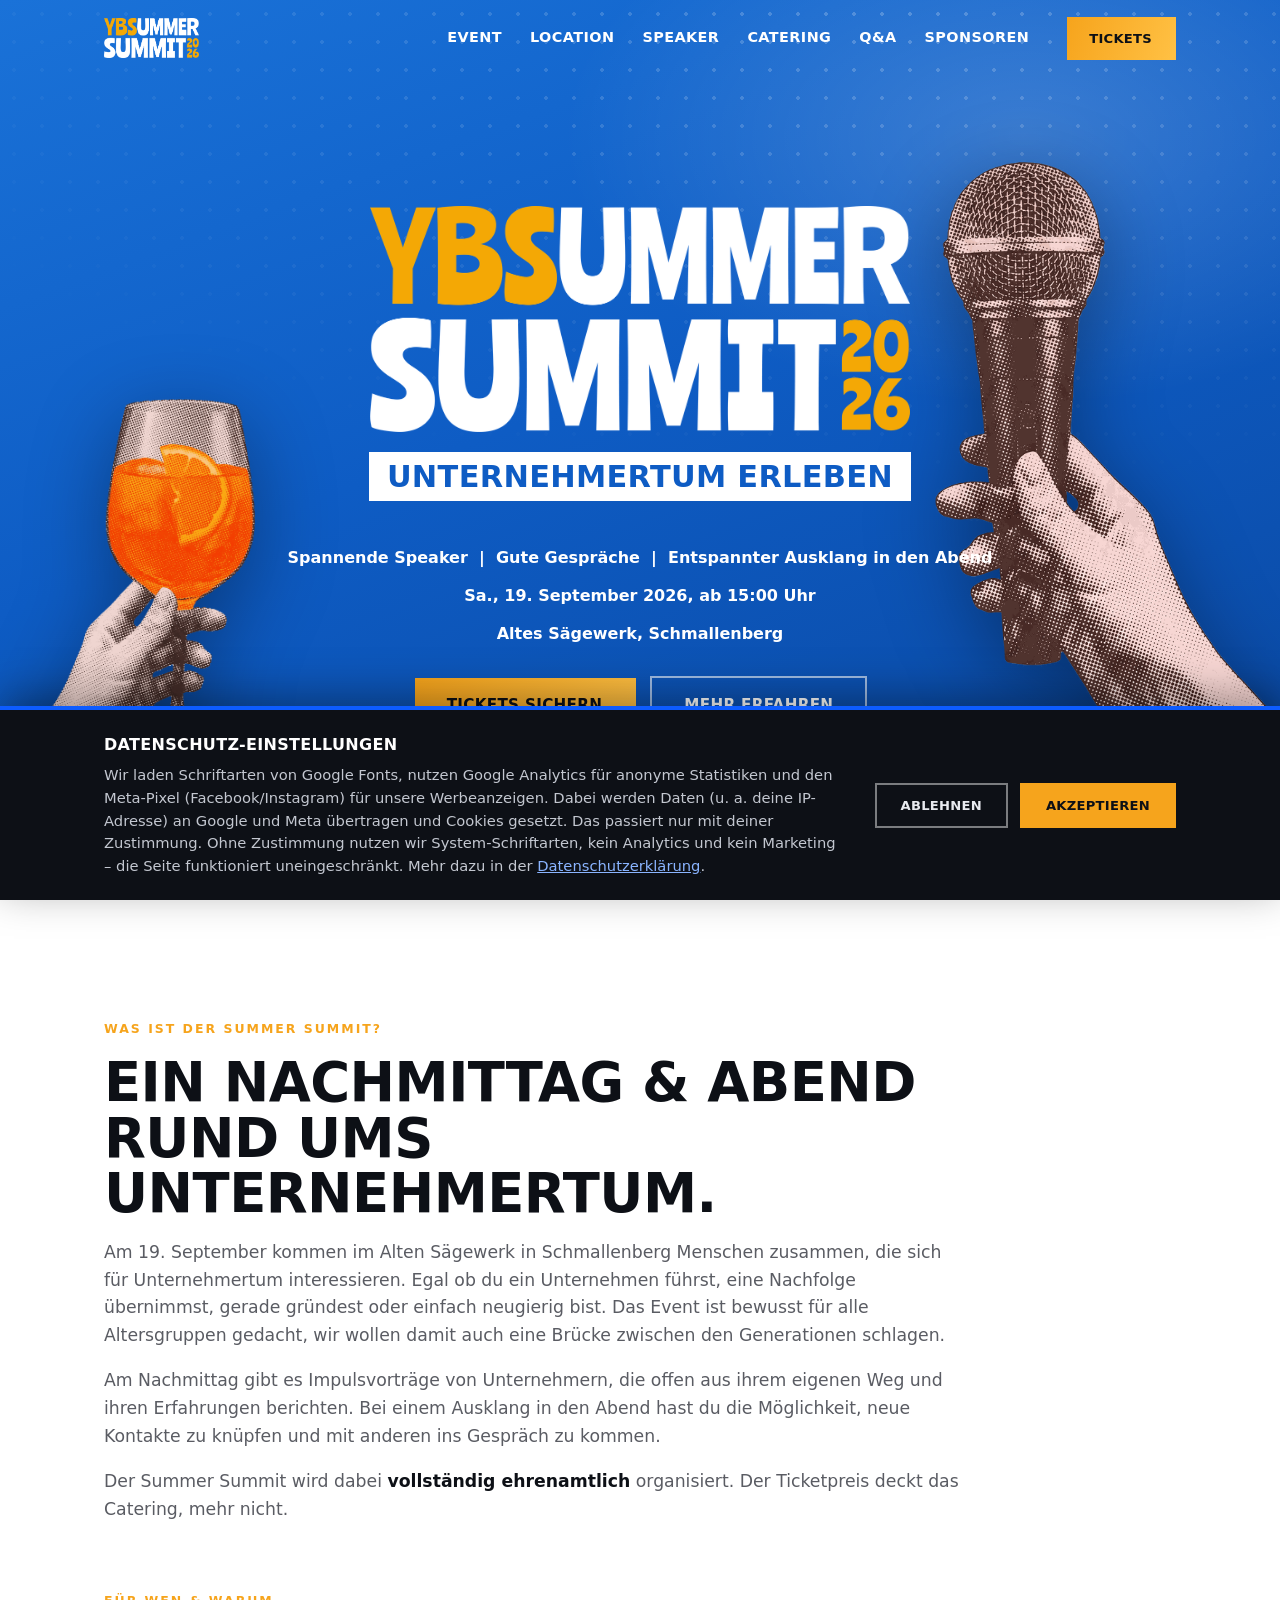
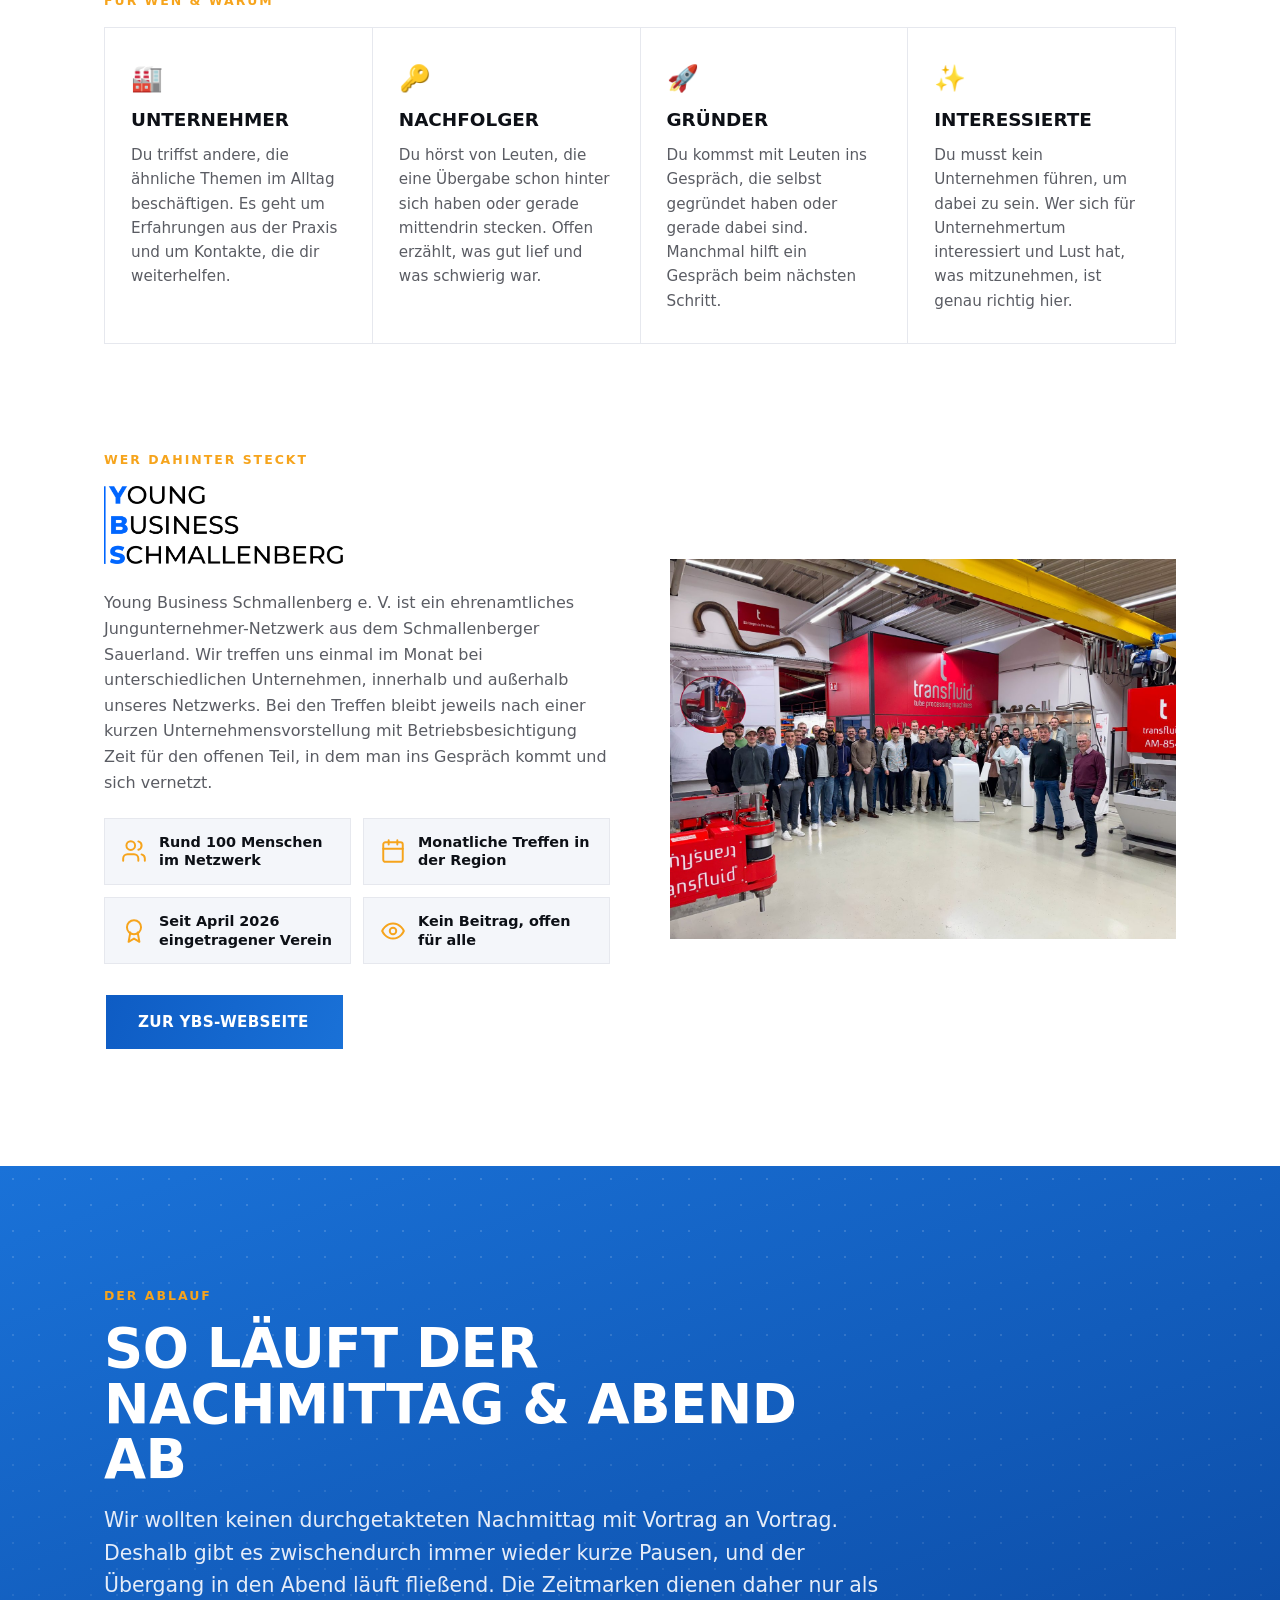
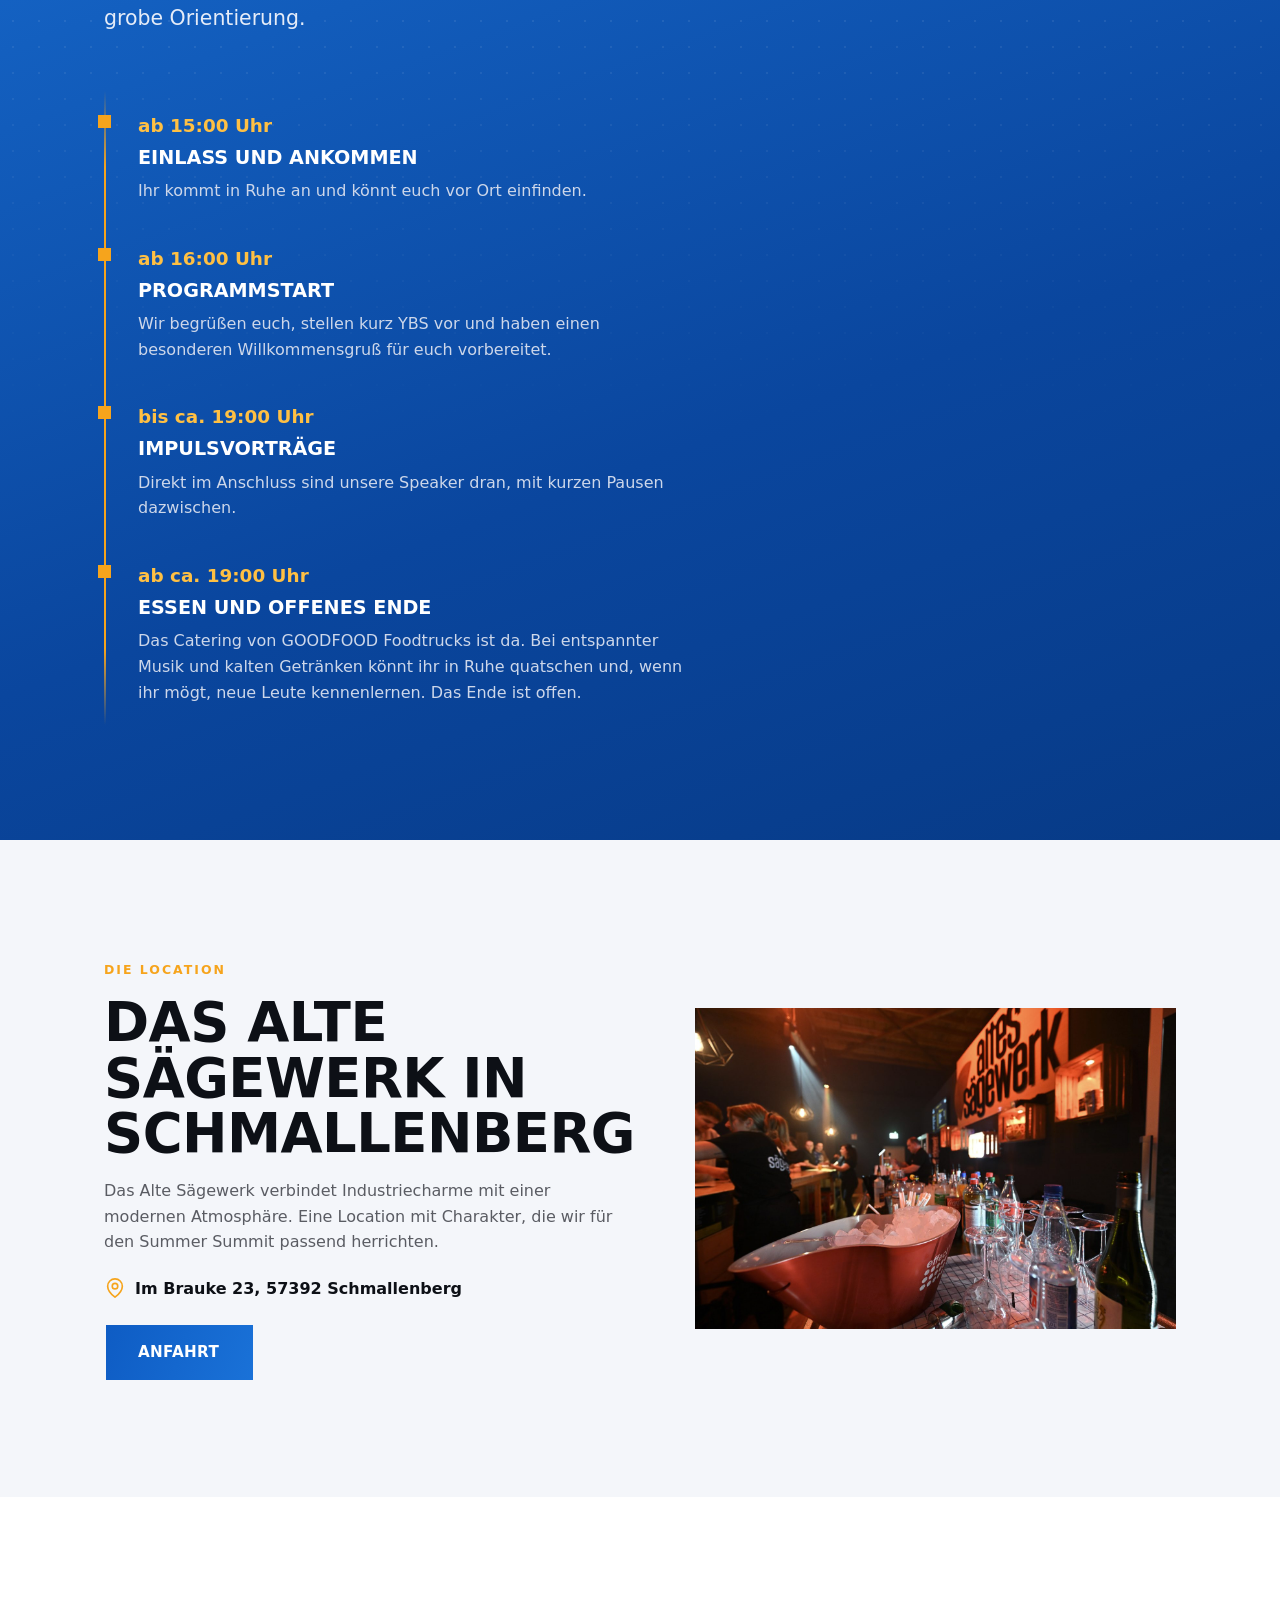
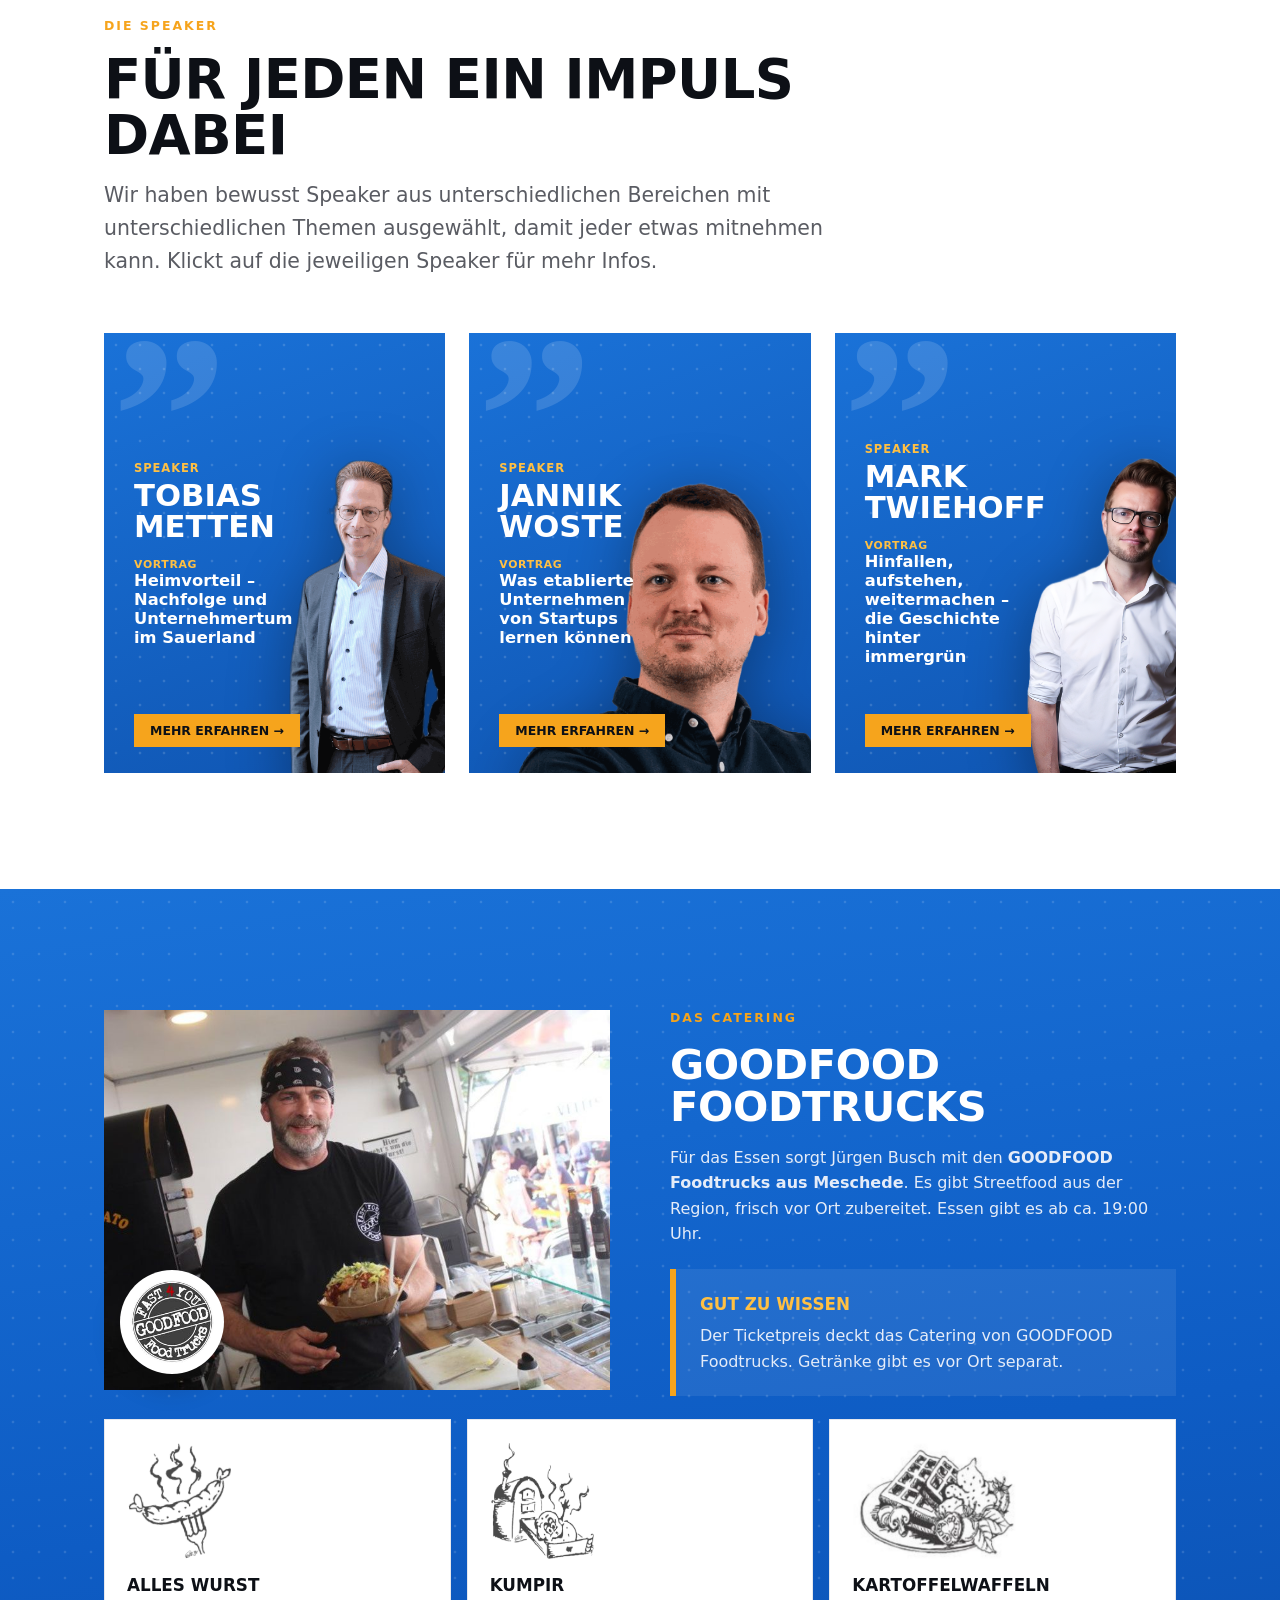
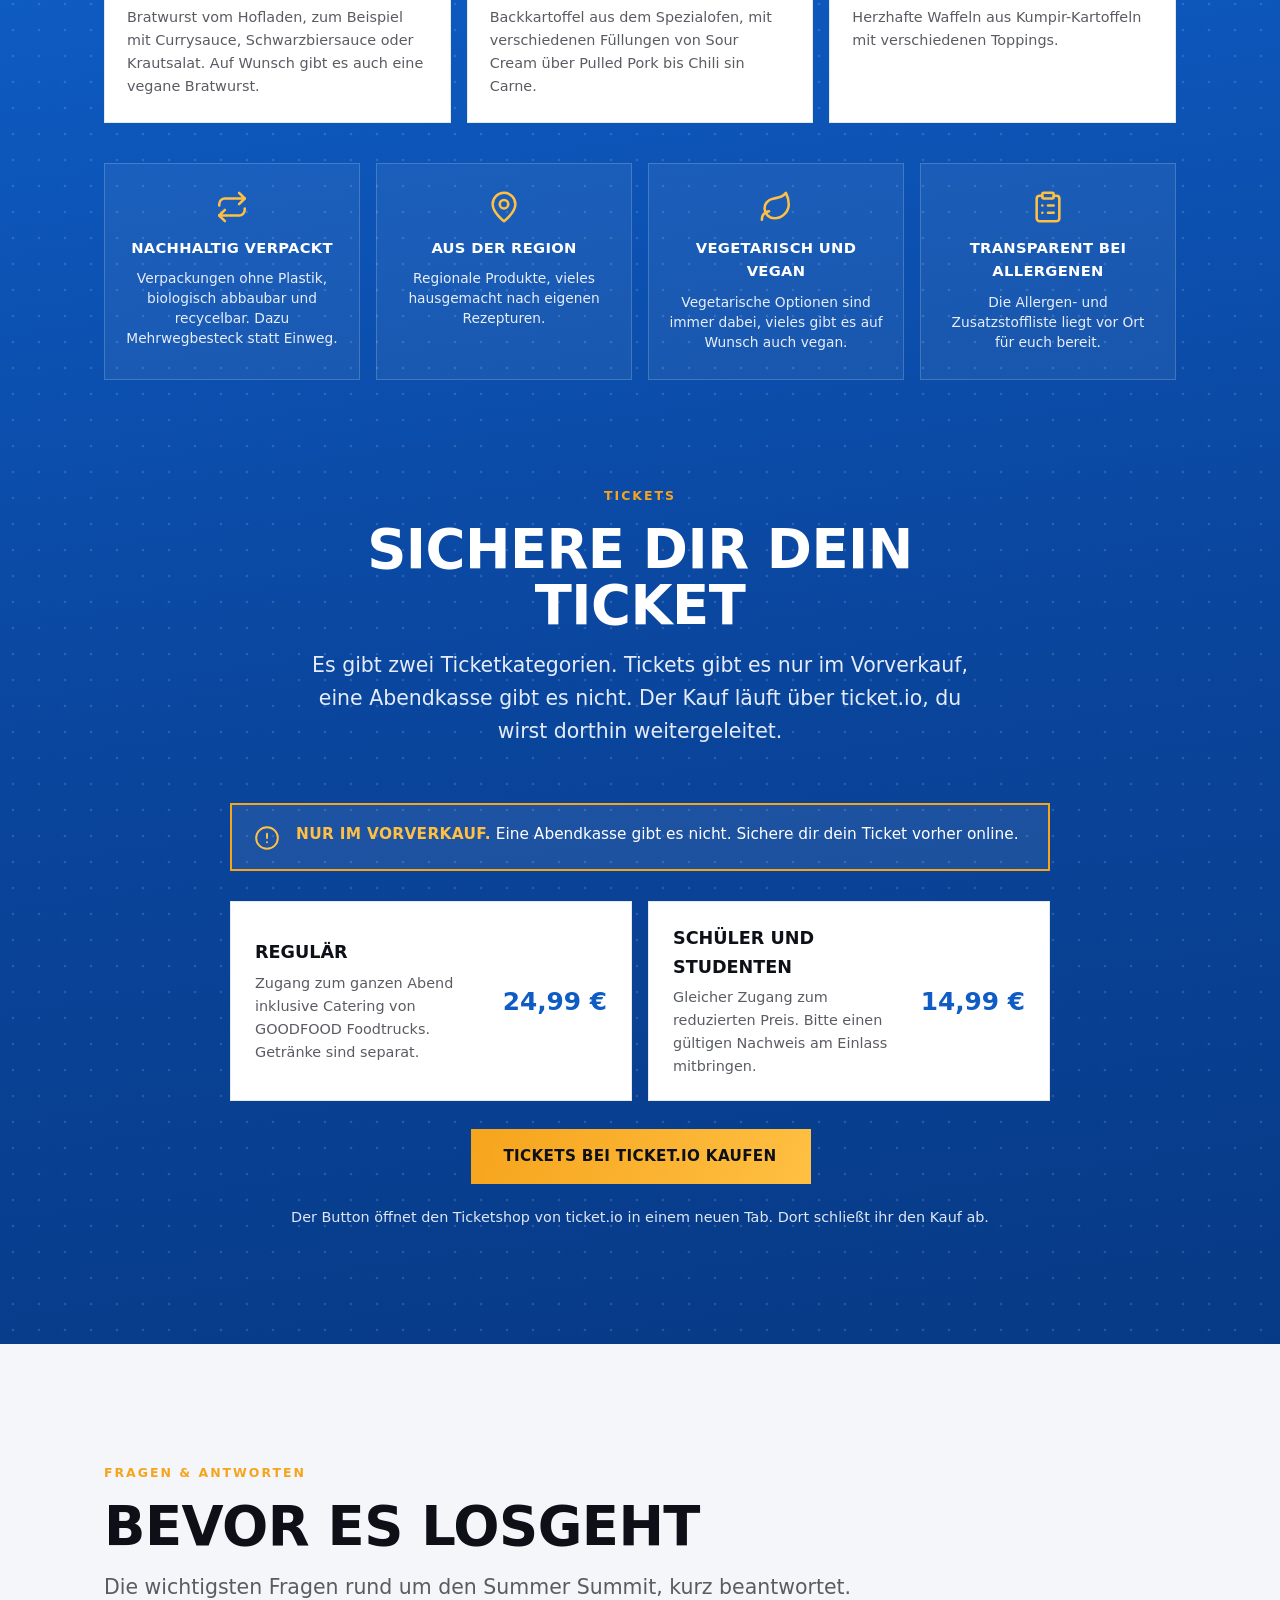
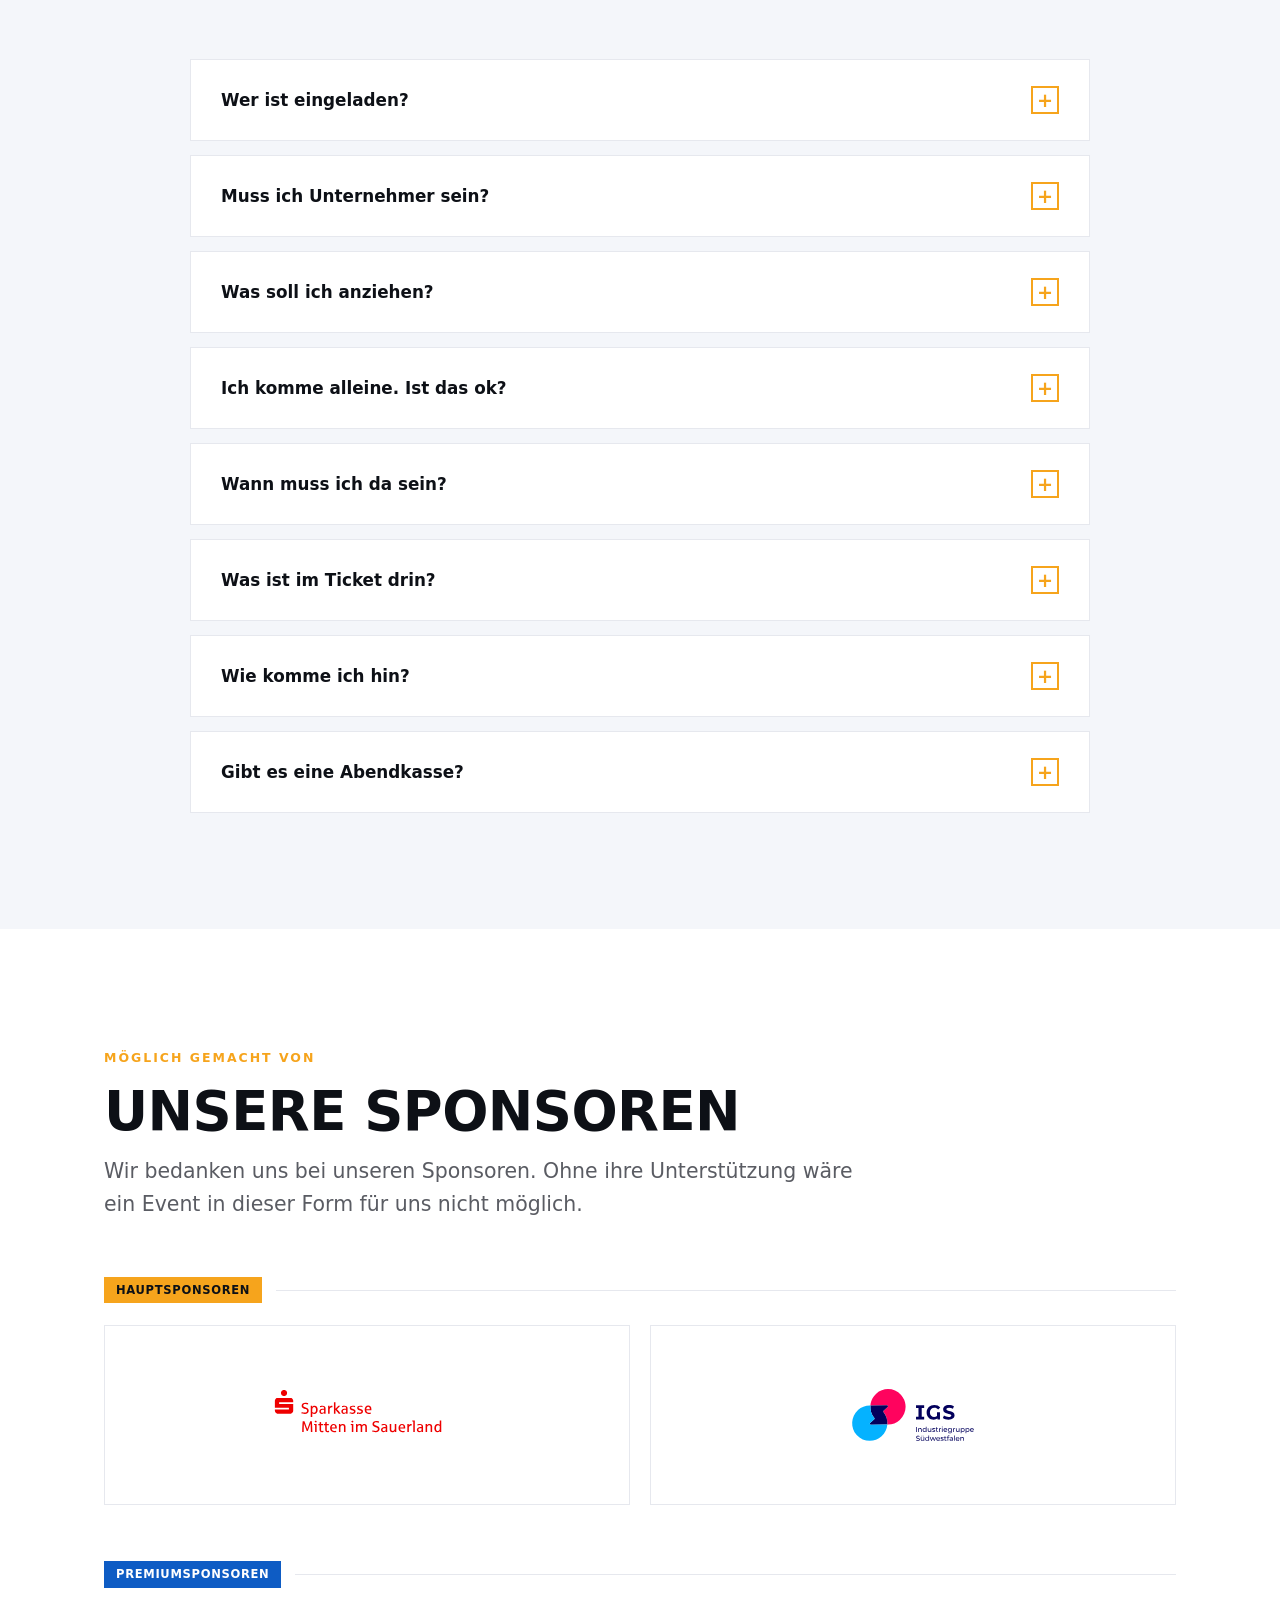
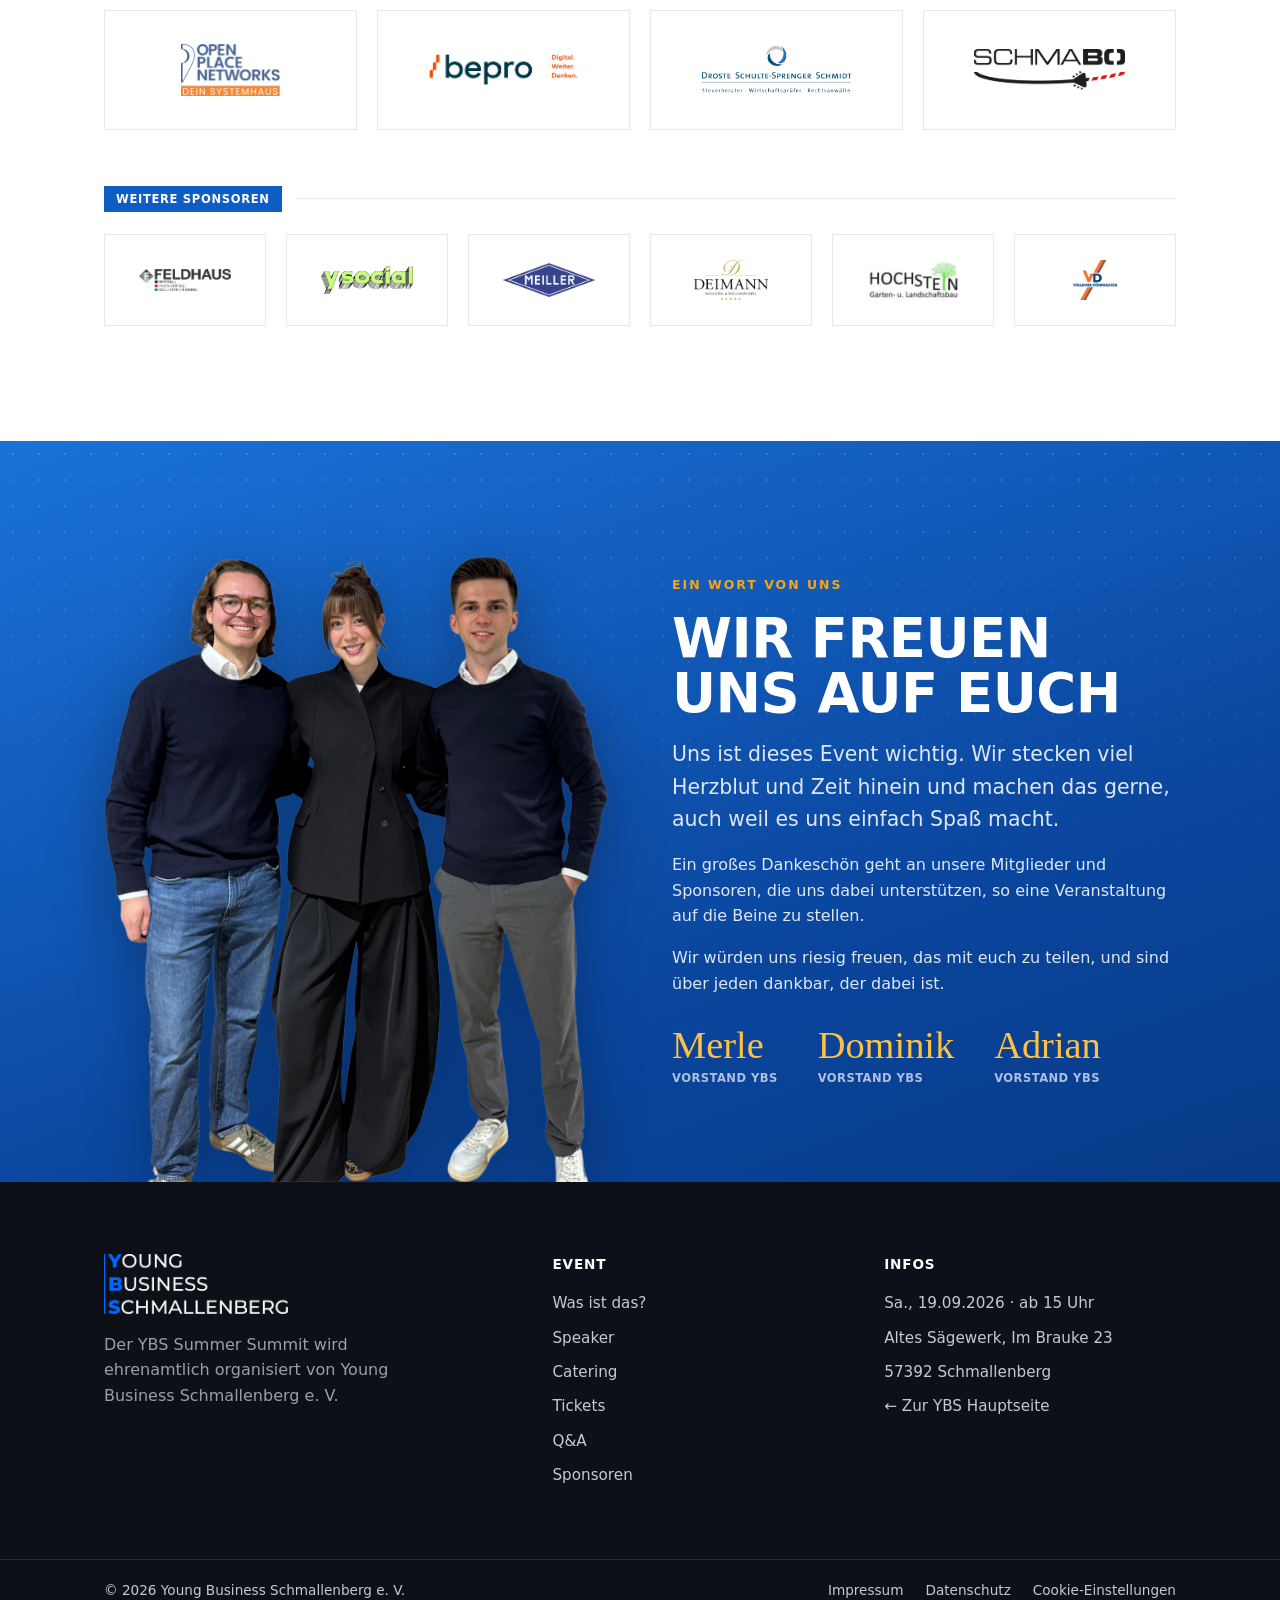
==== commit 4cb6540c: "Restliche 18:30-Uhr-Angaben (Catering, Q&A) auf 19:00 Uhr korrigiert Co-Authored-By: Claude Sonnet 5" ====
--- a/index.html
+++ b/index.html
@@ -294,7 +294,7 @@
         <div class="catering__text" style="color:#fff">
           <span class="eyebrow">Das Catering</span>
           <h2 class="section-title section-title--light" style="font-size:clamp(1.8rem,3.6vw,2.6rem)">GOODFOOD Foodtrucks</h2>
-          <p style="color:#e5ecf8;margin-top:1rem">Für das Essen sorgt Jürgen Busch mit den <strong>GOODFOOD Foodtrucks aus Meschede</strong>. Es gibt Streetfood aus der Region, frisch vor Ort zubereitet. Essen gibt es ab ca. 18:30 Uhr.</p>
+          <p style="color:#e5ecf8;margin-top:1rem">Für das Essen sorgt Jürgen Busch mit den <strong>GOODFOOD Foodtrucks aus Meschede</strong>. Es gibt Streetfood aus der Region, frisch vor Ort zubereitet. Essen gibt es ab ca. 19:00 Uhr.</p>
           <div class="no-profit" style="background:rgba(255,255,255,.08);border-color:var(--gold)">
             <strong style="color:var(--gold-2)">Gut zu wissen</strong>
             <p style="color:#e5ecf8">Der Ticketpreis deckt das Catering von GOODFOOD Foodtrucks. Getränke gibt es vor Ort separat.</p>
@@ -414,7 +414,7 @@
         </details>
         <details class="faq__item">
           <summary>Wann muss ich da sein?<span class="faq__icon">+</span></summary>
-          <p>Einlass ab 15:00 Uhr, Programmstart um 16:00 Uhr. Wer alles mitbekommen möchte, ist spätestens um 16:00 Uhr da: Begrüßung, Willkommensgruß und danach die Impulsvorträge bis ca. 18:30 Uhr. Anschließend geht es fließend in den Abend über, das Ende ist offen. Kommt lieber etwas früher, dann verpasst ihr nichts.</p>
+          <p>Einlass ab 15:00 Uhr, Programmstart um 16:00 Uhr. Wer alles mitbekommen möchte, ist spätestens um 16:00 Uhr da: Begrüßung, Willkommensgruß und danach die Impulsvorträge bis ca. 19:00 Uhr. Anschließend geht es fließend in den Abend über, das Ende ist offen. Kommt lieber etwas früher, dann verpasst ihr nichts.</p>
         </details>
         <details class="faq__item">
           <summary>Was ist im Ticket drin?<span class="faq__icon">+</span></summary>
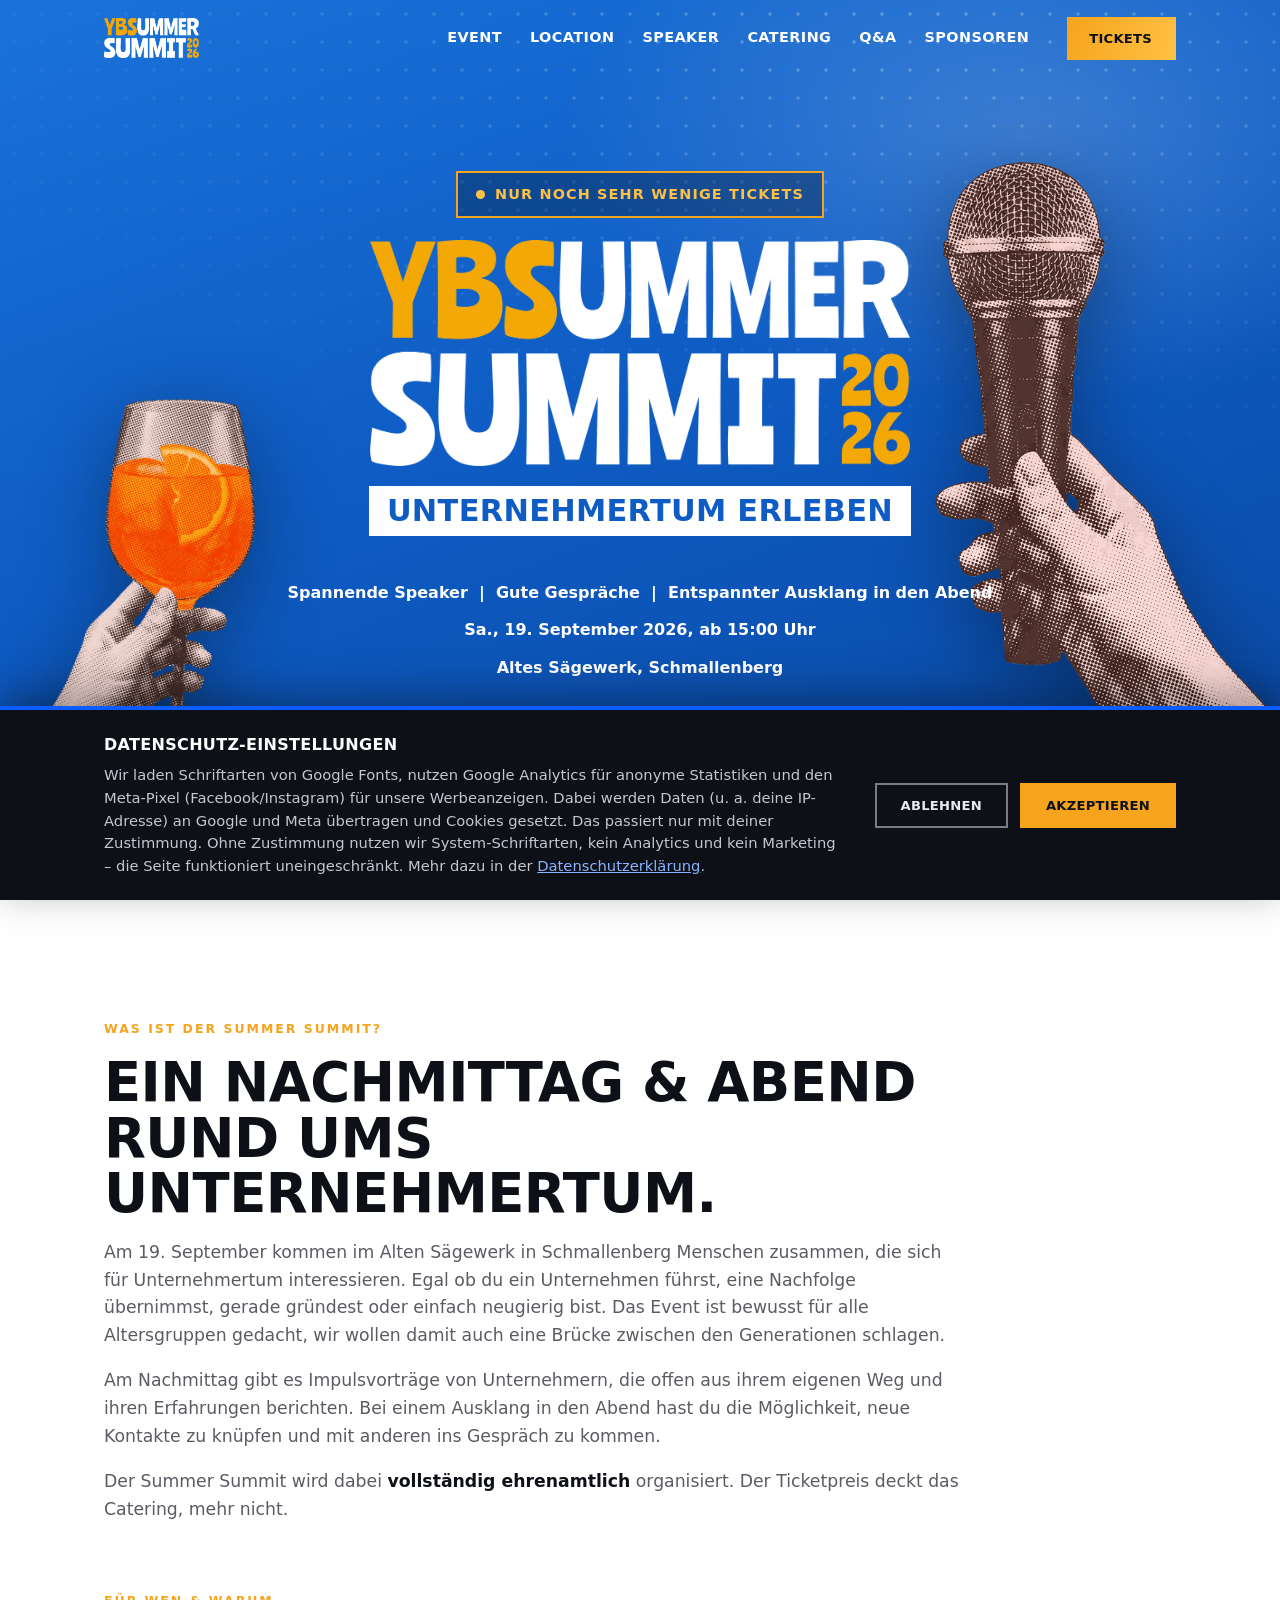
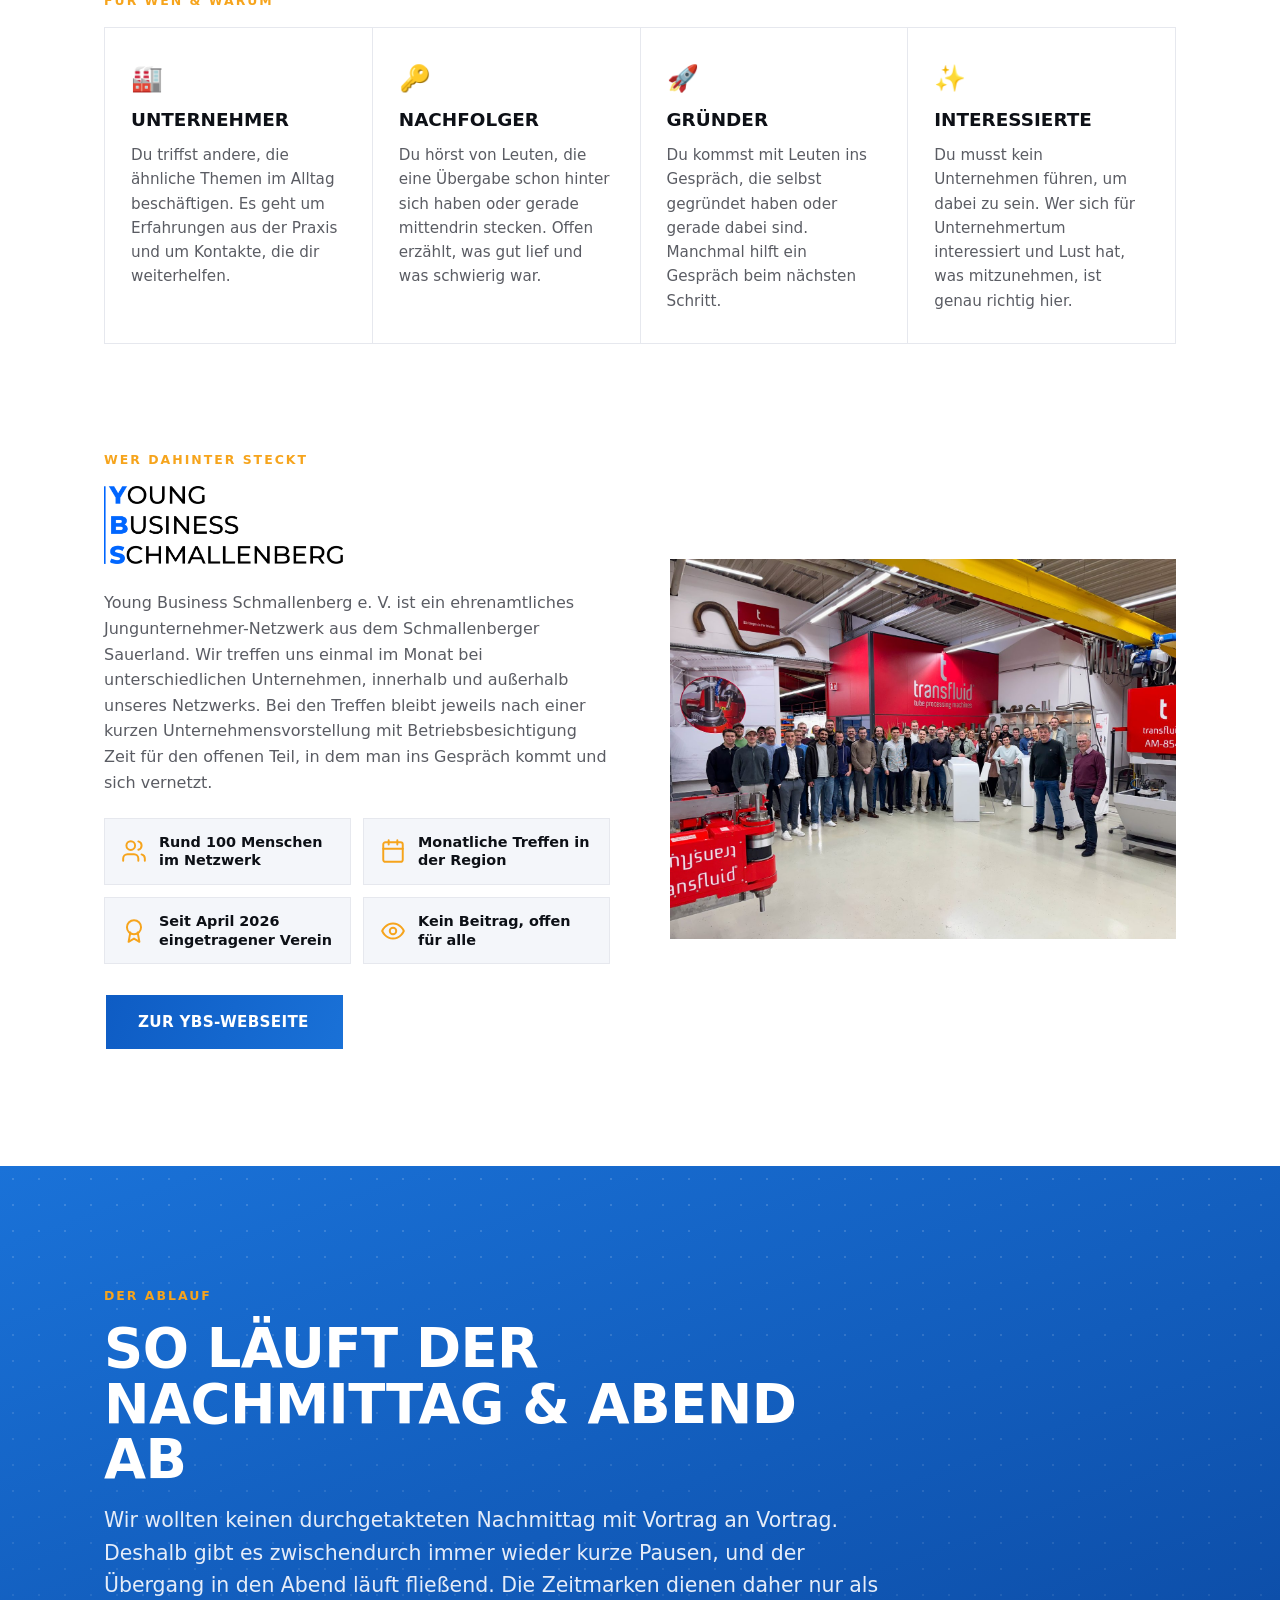
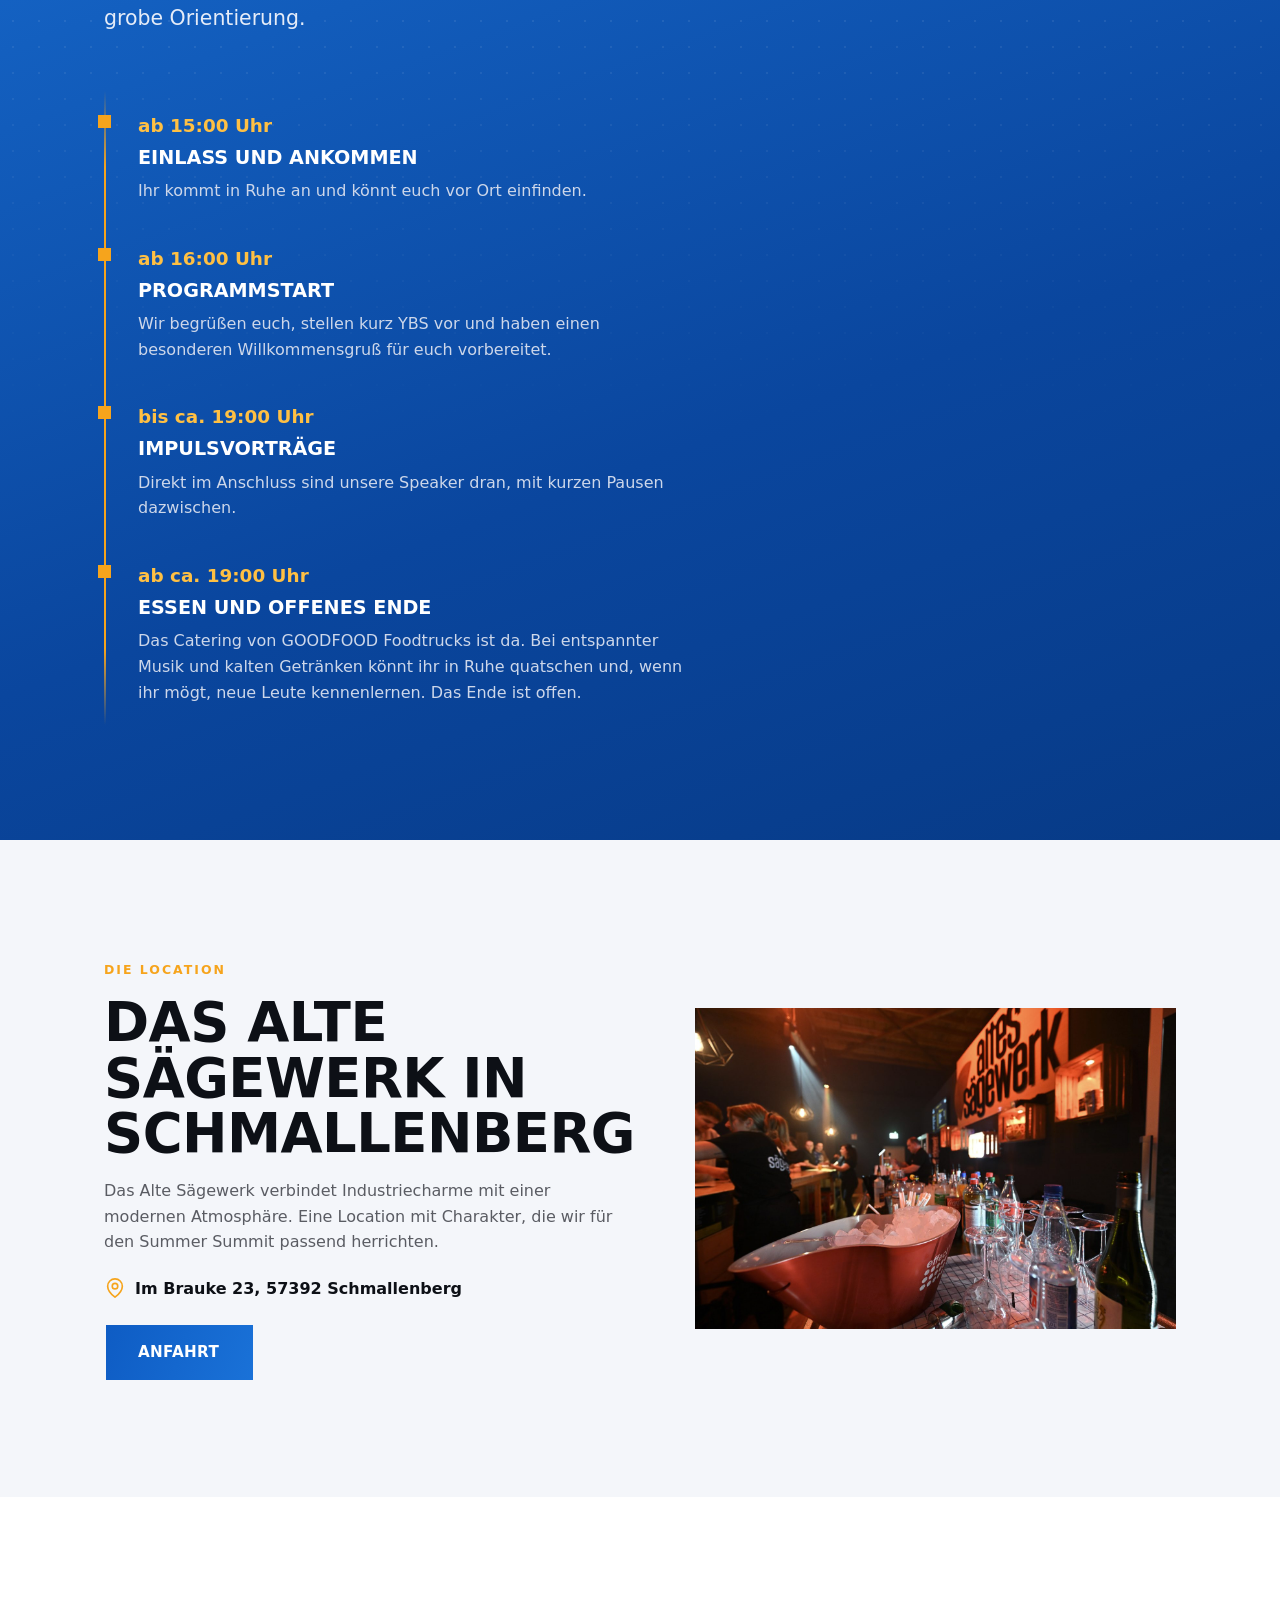
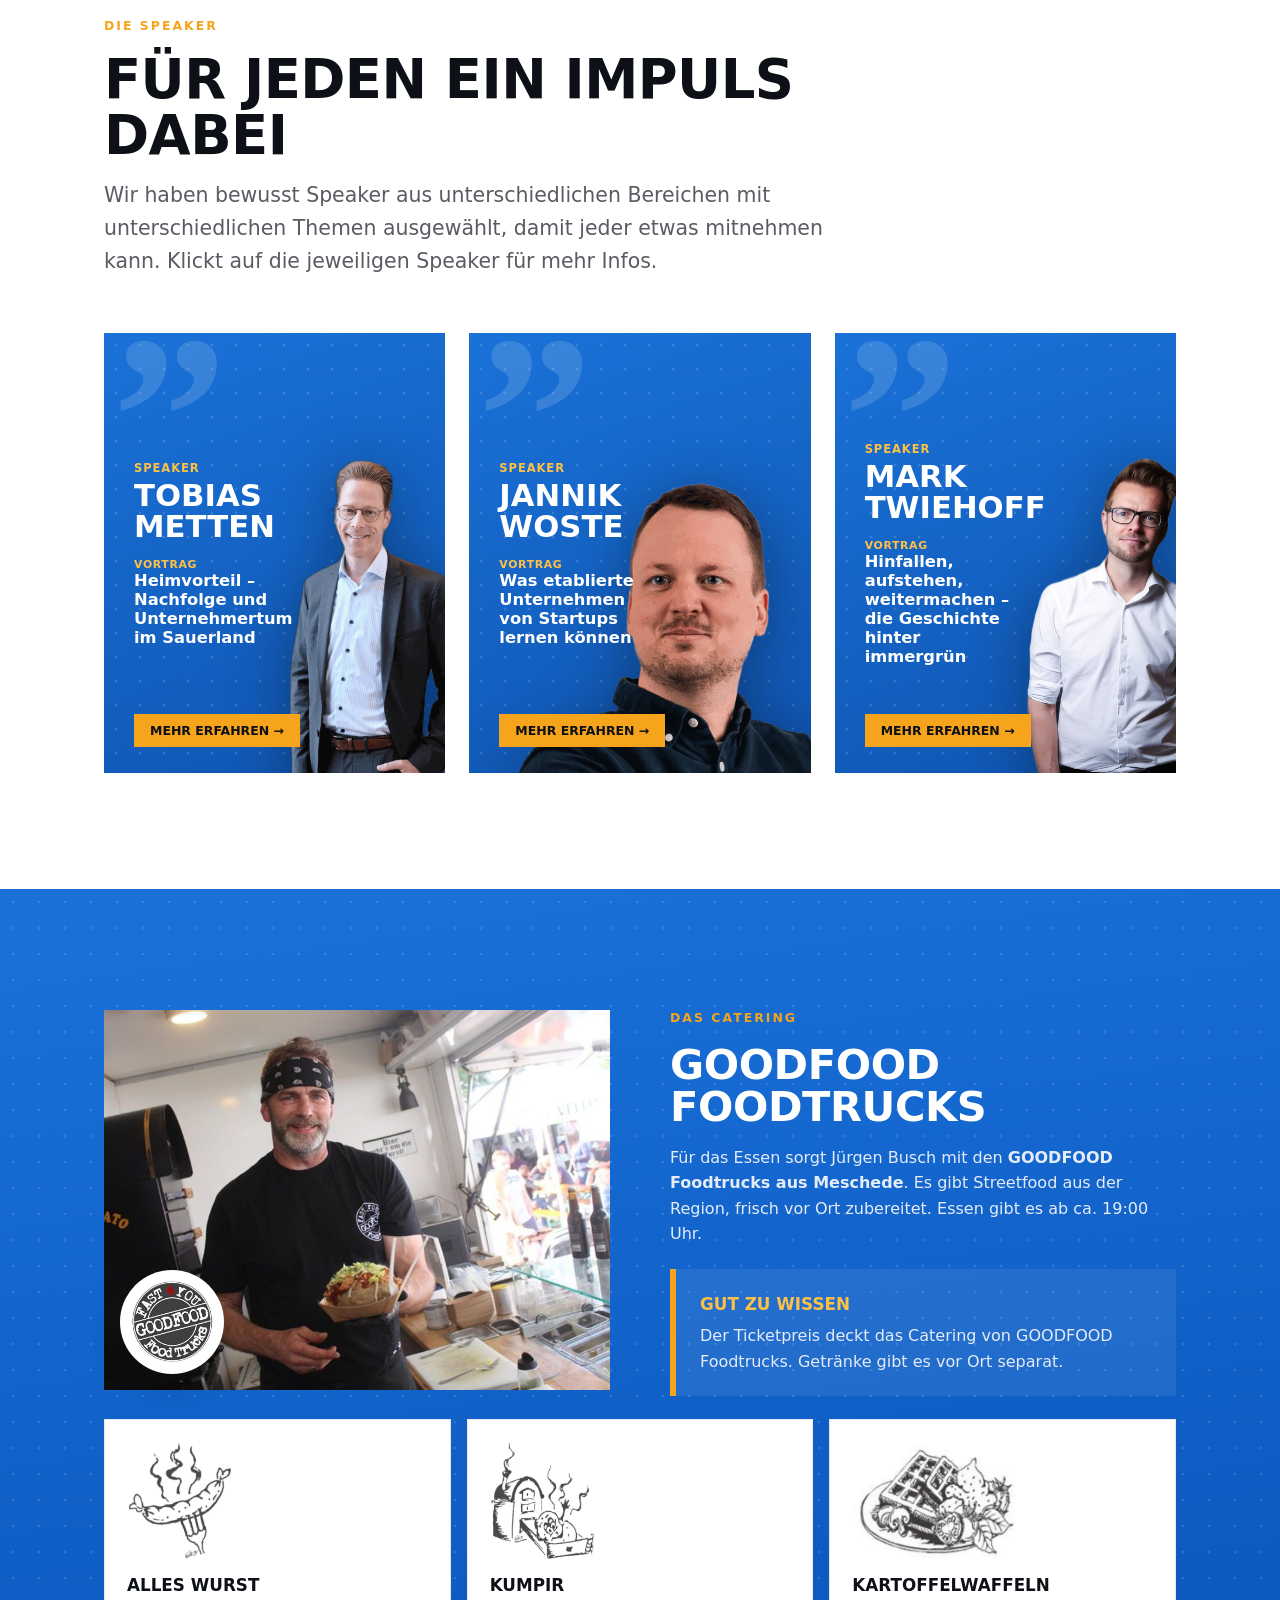
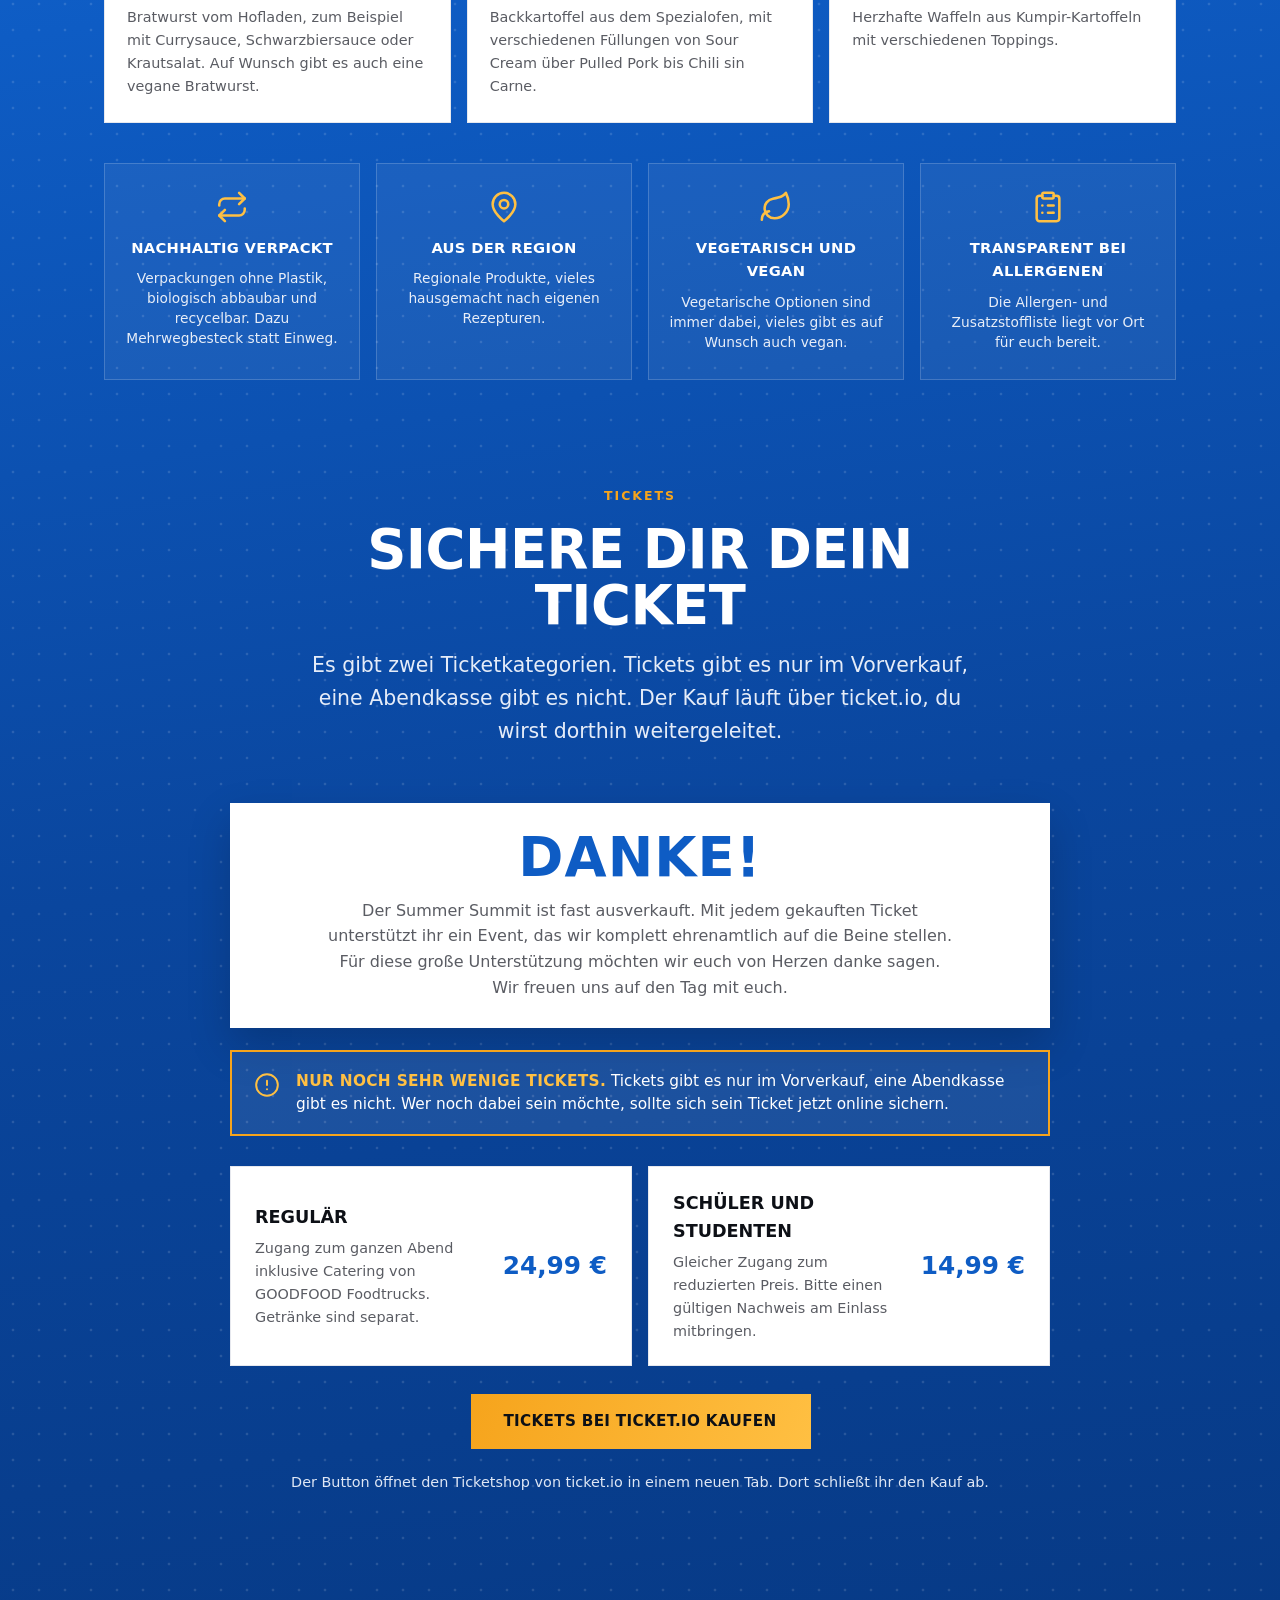
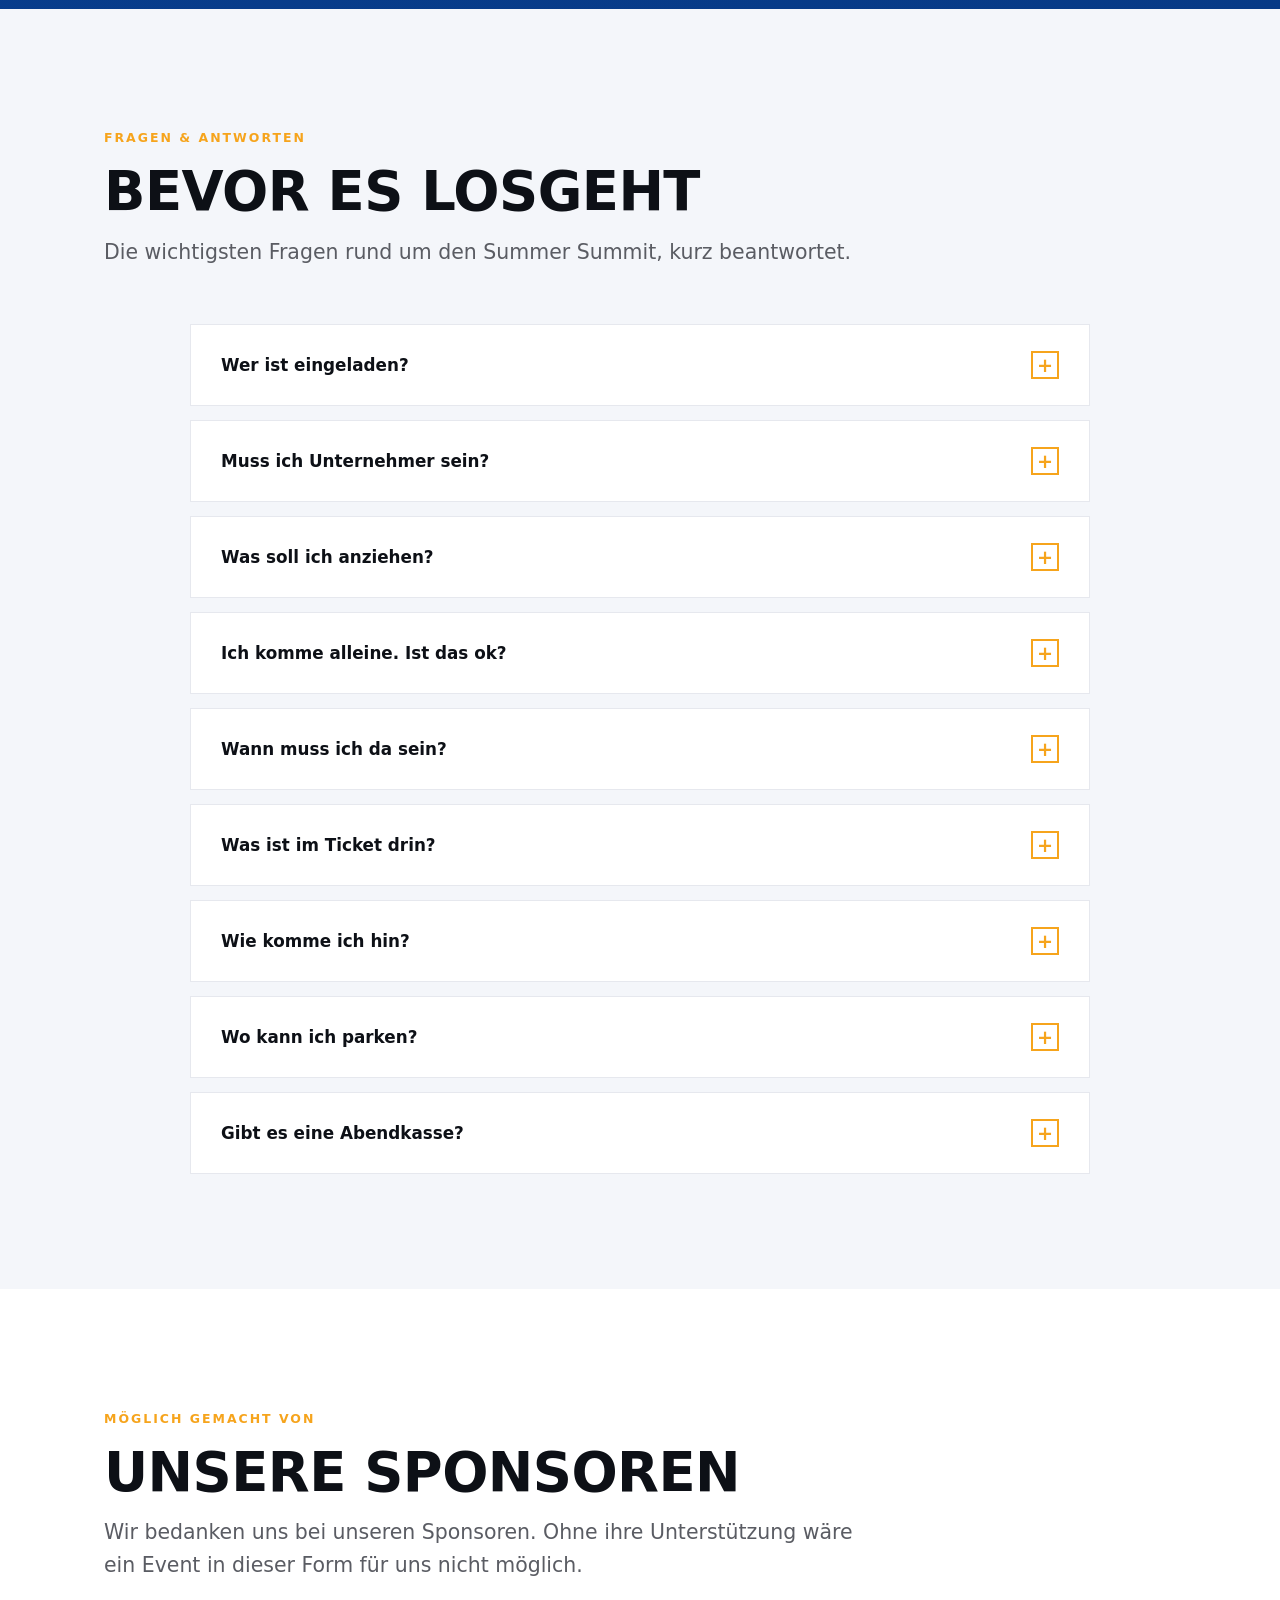
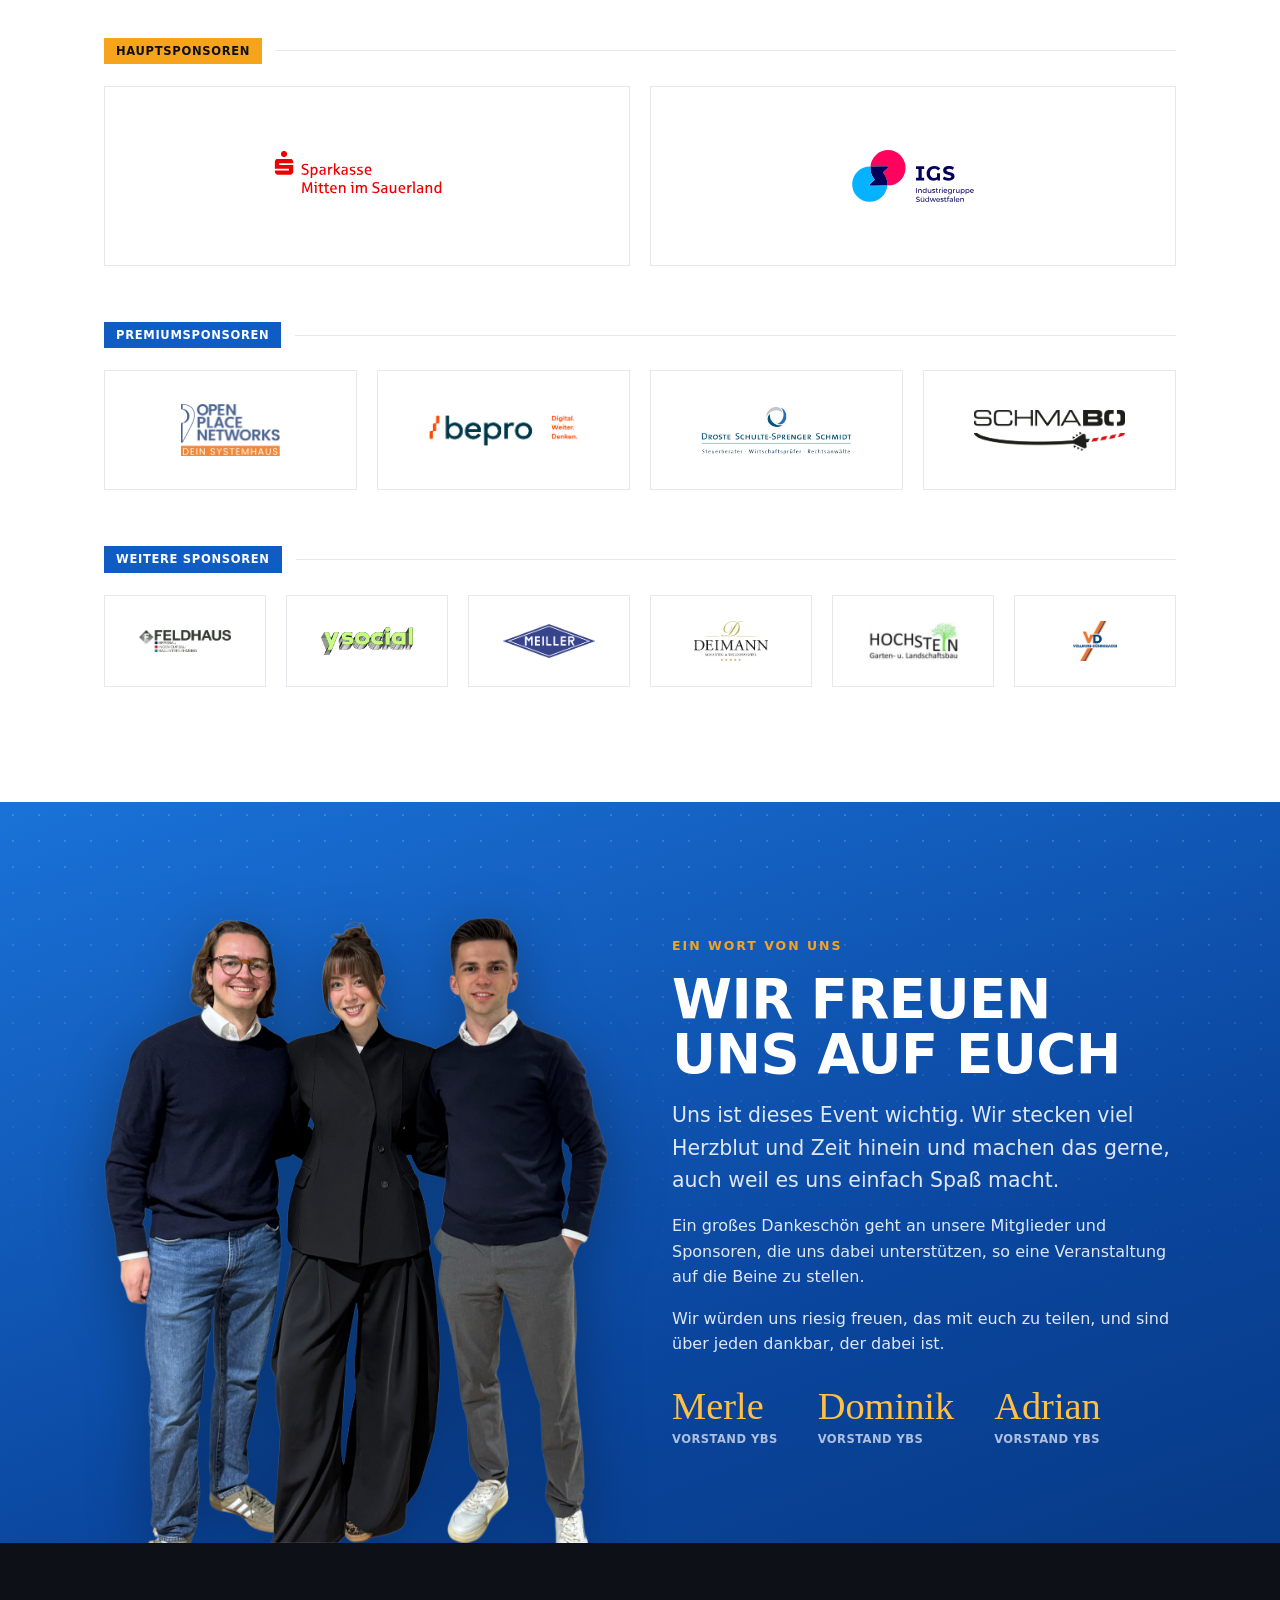
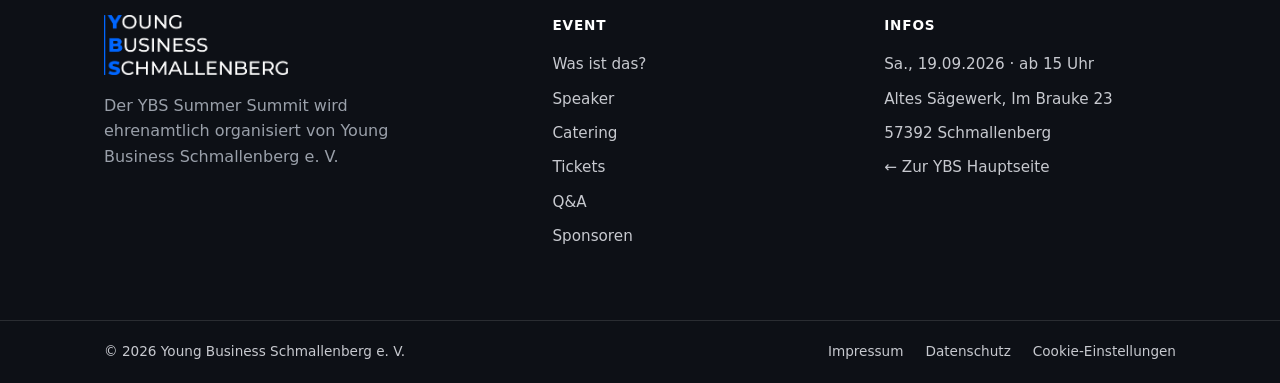
==== commit 0a0e6369: "Hinweis auf wenige Resttickets mit Danke-Box, neue Q&A-Frage zum Parken (Richter Elektronik, Roll-te" ====
--- a/index.html
+++ b/index.html
@@ -52,7 +52,7 @@
     try { if (localStorage.getItem('ybs-consent') === 'accepted') window.__loadPixel(); } catch (e) {}
   </script>
   <link rel="stylesheet" href="consent.css" />
-  <link rel="stylesheet" href="summer-summit.css" />
+  <link rel="stylesheet" href="summer-summit.css?v=2" />
 </head>
 <body>
 
@@ -82,6 +82,7 @@
     <img src="assets/ss/graphic-mic.png" alt="" class="hero__graphic hero__graphic--mic" aria-hidden="true" />
     <img src="assets/ss/graphic-aperol.png" alt="" class="hero__graphic hero__graphic--aperol" aria-hidden="true" />
     <div class="container hero__inner">
+      <a href="#tickets" class="hero__badge hero__badge--tickets"><span class="pulse-dot" aria-hidden="true"></span><b>Nur noch sehr wenige Tickets</b></a>
       <img src="assets/ss/logo-event-trim.png" alt="YBS Summer Summit 2026" class="hero__logo" />
       <p class="hero__slogan">Unternehmertum erleben</p>
       <div class="hero__facts">
@@ -354,9 +355,14 @@
         <p class="lead lead--light">Es gibt zwei Ticketkategorien. Tickets gibt es nur im Vorverkauf, eine Abendkasse gibt es nicht. Der Kauf läuft über ticket.io, du wirst dorthin weitergeleitet.</p>
       </div>
 
+      <div class="thanks-box">
+        <span class="thanks-box__word">DANKE!</span>
+        <p>Der Summer Summit ist fast ausverkauft. Mit jedem gekauften Ticket unterstützt ihr ein Event, das wir komplett ehrenamtlich auf die Beine stellen. Für diese große Unterstützung möchten wir euch von Herzen danke sagen. Wir freuen uns auf den Tag mit euch.</p>
+      </div>
+
       <div class="vvk-note">
         <svg viewBox="0 0 24 24" fill="none" stroke="currentColor" stroke-width="1.8" stroke-linecap="round" stroke-linejoin="round"><circle cx="12" cy="12" r="10"/><path d="M12 8v4"/><path d="M12 16h.01"/></svg>
-        <p><strong>Nur im Vorverkauf.</strong> Eine Abendkasse gibt es nicht. Sichere dir dein Ticket vorher online.</p>
+        <p><strong>Nur noch sehr wenige Tickets.</strong> Tickets gibt es nur im Vorverkauf, eine Abendkasse gibt es nicht. Wer noch dabei sein möchte, sollte sich sein Ticket jetzt online sichern.</p>
       </div>
 
       <div class="tickets__wrap">
@@ -422,7 +428,11 @@
         </details>
         <details class="faq__item">
           <summary>Wie komme ich hin?<span class="faq__icon">+</span></summary>
-          <p>Altes Sägewerk, Im Brauke 23, Schmallenberg. Parkplätze gibt es in der Nähe. Weil es abends kalte Getränke gibt, lohnt sich eine Fahrgemeinschaft oder ein Taxi für den Heimweg. Die Route findet ihr auf unserer Website.</p>
+          <p>Altes Sägewerk, Im Brauke 23, Schmallenberg. Parkplätze gibt es direkt an der Location, mehr dazu unter „Wo kann ich parken?“. Weil es abends kalte Getränke gibt, lohnt sich eine Fahrgemeinschaft oder ein Taxi für den Heimweg. Die Route findet ihr auf unserer Website.</p>
+        </details>
+        <details class="faq__item">
+          <summary>Wo kann ich parken?<span class="faq__icon">+</span></summary>
+          <p>Bitte nutzt zuerst die Parkplätze direkt am Alten Sägewerk. Wenn diese belegt sind, dürft ihr auf dem Gelände von <a href="https://www.google.com/maps/search/?api=1&amp;query=H%C3%BCnegr%C3%A4ben+6%2C+57392+Schmallenberg" target="_blank" rel="noopener noreferrer">Richter Elektronik GmbH</a> direkt gegenüber parken (Hünegräben 6). Außerdem dürft ihr auf dem Gelände von <a href="https://www.google.com/maps/search/?api=1&amp;query=Im+Brauke+26%2C+57392+Schmallenberg" target="_blank" rel="noopener noreferrer">Roll-tec GmbH</a> parken (Im Brauke 26).</p>
         </details>
         <details class="faq__item">
           <summary>Gibt es eine Abendkasse?<span class="faq__icon">+</span></summary>
--- a/summer-summit.css
+++ b/summer-summit.css
@@ -555,3 +555,18 @@
 .location__address{display:flex;align-items:center;gap:9px;font-family:var(--font-head);font-weight:700;color:var(--ink)!important;margin:1.3rem 0 1.4rem!important}
 .location__address svg{width:22px;height:22px;color:var(--gold);flex:none}
 @media(max-width:820px){.location__grid{grid-template-columns:1fr}.location__media{order:-1;max-width:560px}}
+
+/* ============================================================
+   RESTTICKETS & DANKE / PARKEN-FAQ (2026-09-15)
+   ============================================================ */
+.hero__badge--tickets{text-decoration:none;color:#fff;margin-bottom:22px;font-size:.9rem;padding:10px 18px;gap:10px;border:2px solid var(--gold);background:rgba(0,0,0,.28);transition:background .2s}
+.hero__badge--tickets:hover{background:rgba(0,0,0,.4)}
+.pulse-dot{width:9px;height:9px;border-radius:50%;background:var(--gold-2);flex:none;box-shadow:0 0 0 0 rgba(255,192,67,.7);animation:pulse-dot 1.8s ease-out infinite}
+@keyframes pulse-dot{0%{box-shadow:0 0 0 0 rgba(255,192,67,.7)}70%{box-shadow:0 0 0 10px rgba(255,192,67,0)}100%{box-shadow:0 0 0 0 rgba(255,192,67,0)}}
+@media(max-width:560px){.hero__badge--tickets{font-size:.72rem;letter-spacing:.04em;padding:8px 12px;gap:8px;white-space:nowrap}}
+@media(prefers-reduced-motion:reduce){.pulse-dot{animation:none}}
+.thanks-box{max-width:820px;margin:0 auto 22px;background:#fff;color:var(--ink);padding:28px 32px;text-align:center;box-shadow:0 18px 40px rgba(0,0,0,.18)}
+.thanks-box__word{display:block;font-family:var(--font-head);font-weight:800;font-size:clamp(2.2rem,5vw,3.4rem);line-height:1;color:var(--blue);letter-spacing:.02em;margin-bottom:12px}
+.thanks-box p{margin:0 auto;max-width:62ch;color:var(--grey);font-size:1rem;line-height:1.6}
+@media(max-width:560px){.thanks-box{padding:22px 18px}}
+.faq__item p a{color:var(--blue);font-weight:700;text-decoration:underline;text-underline-offset:2px}
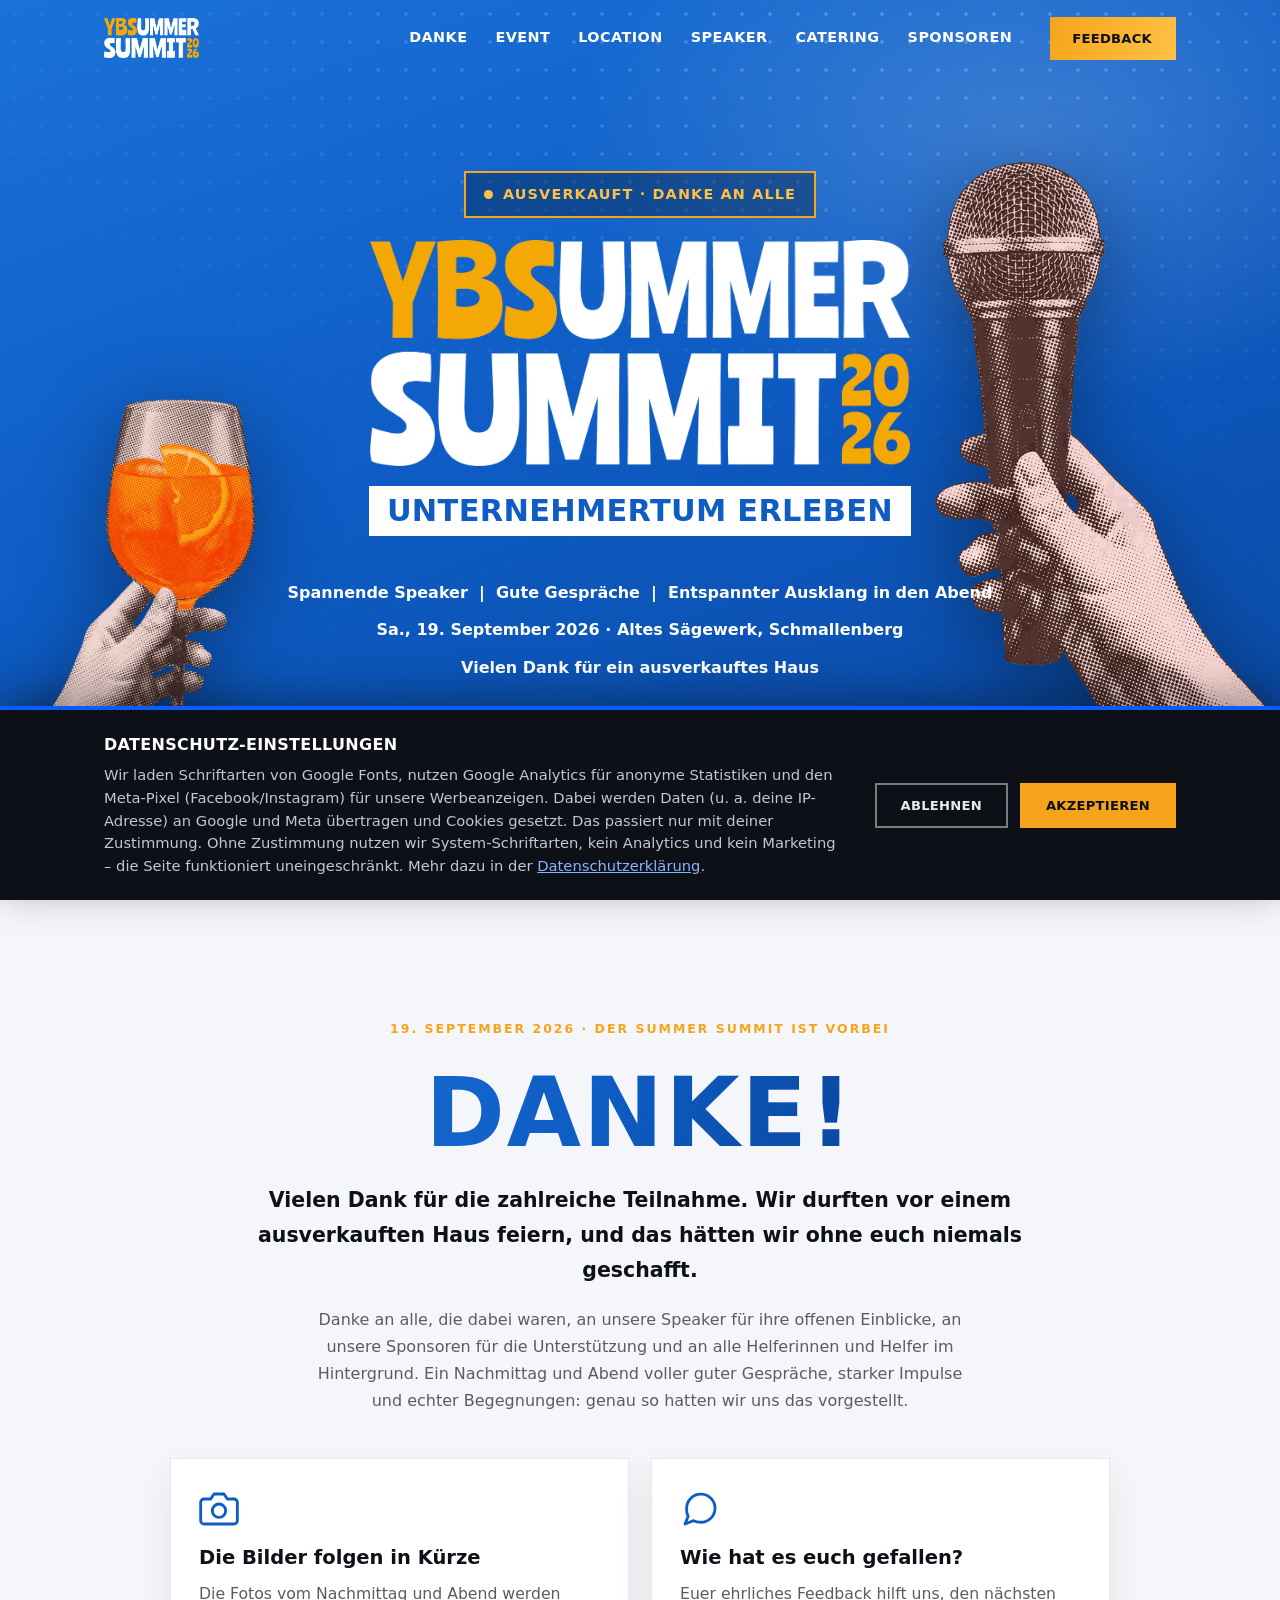
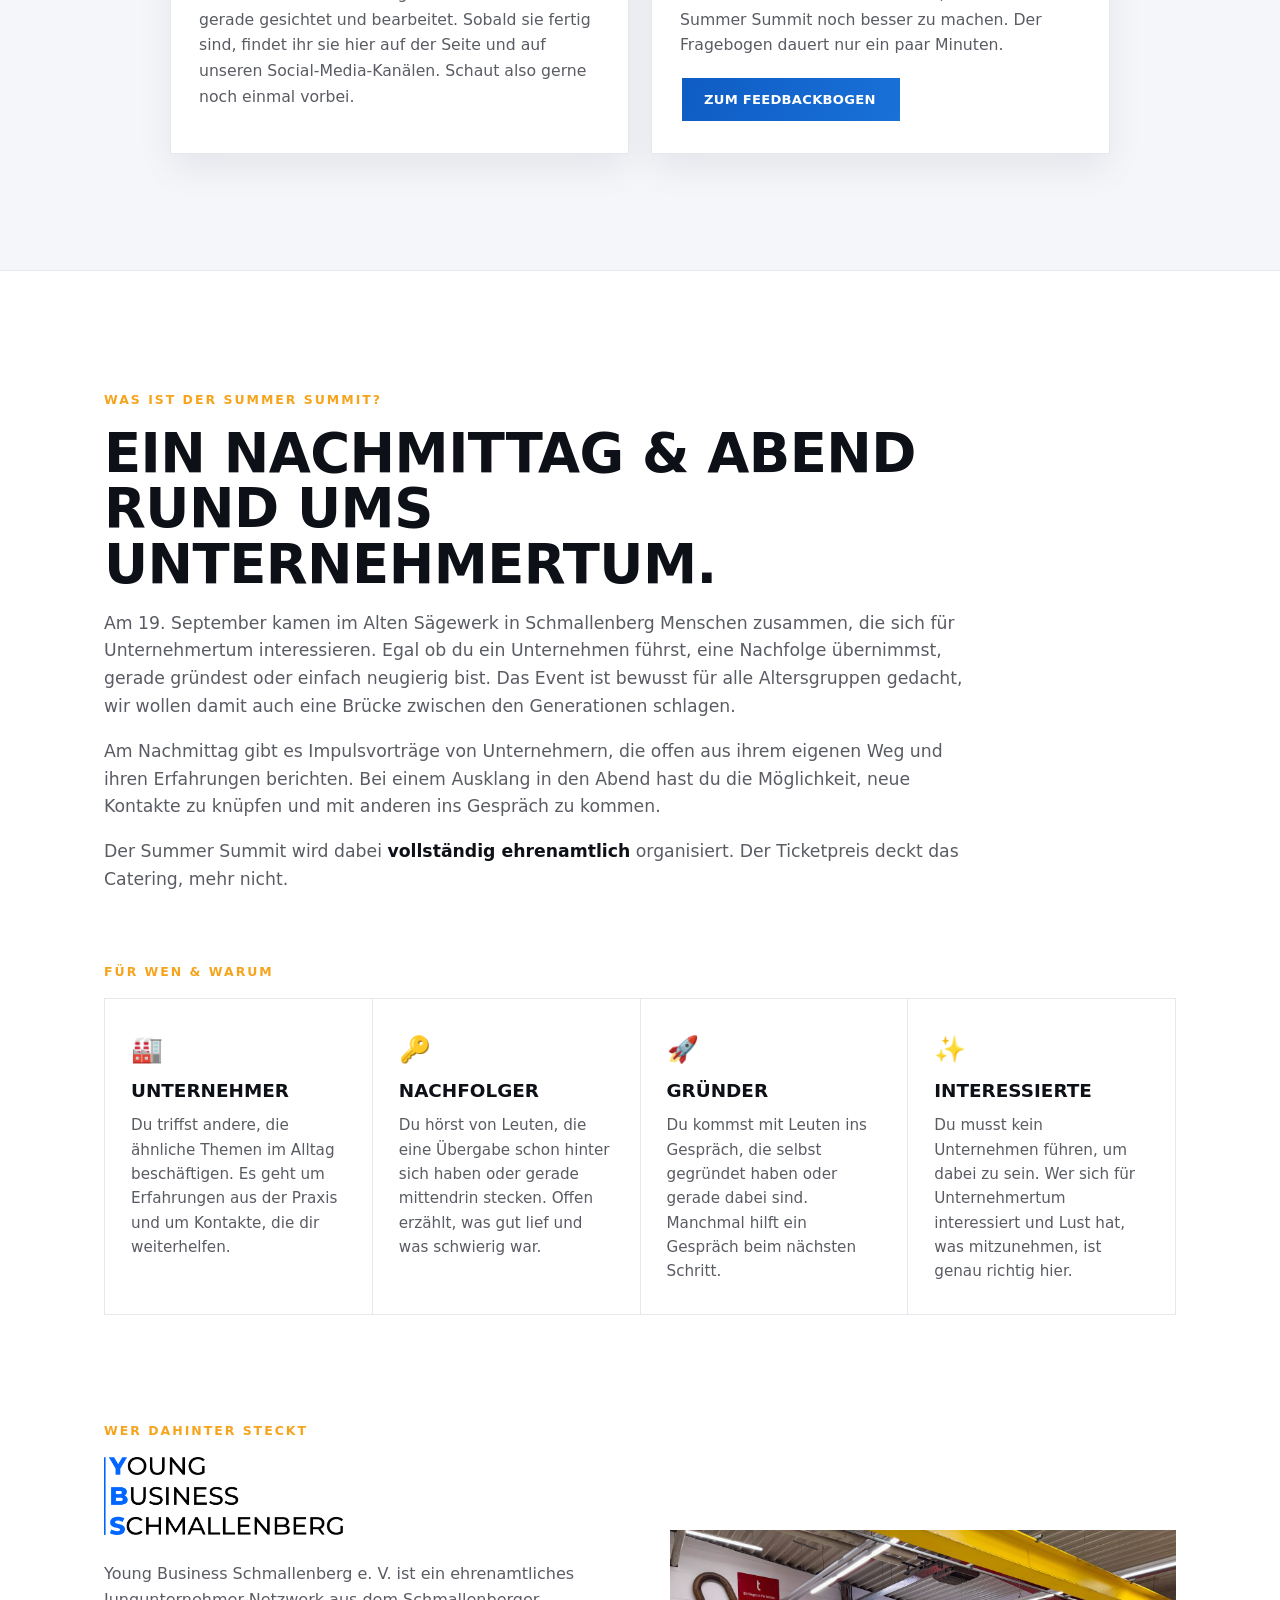
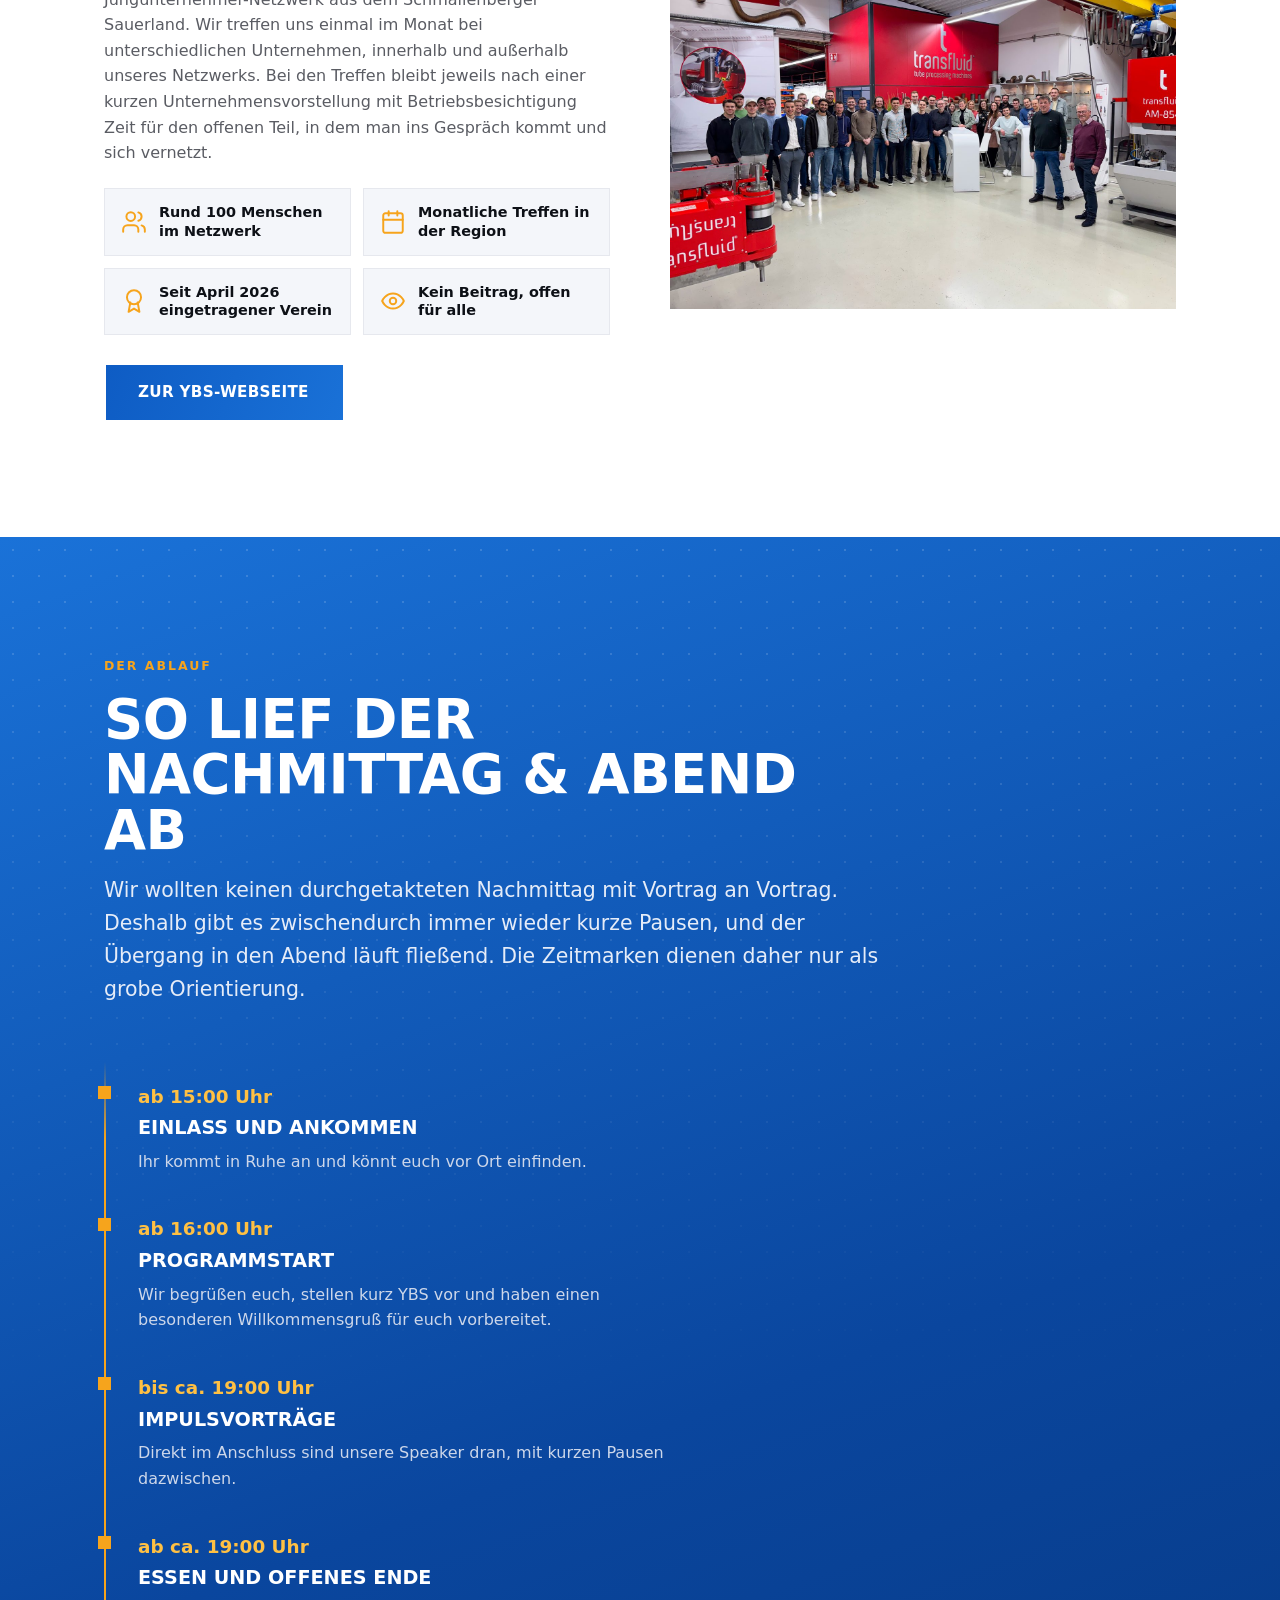
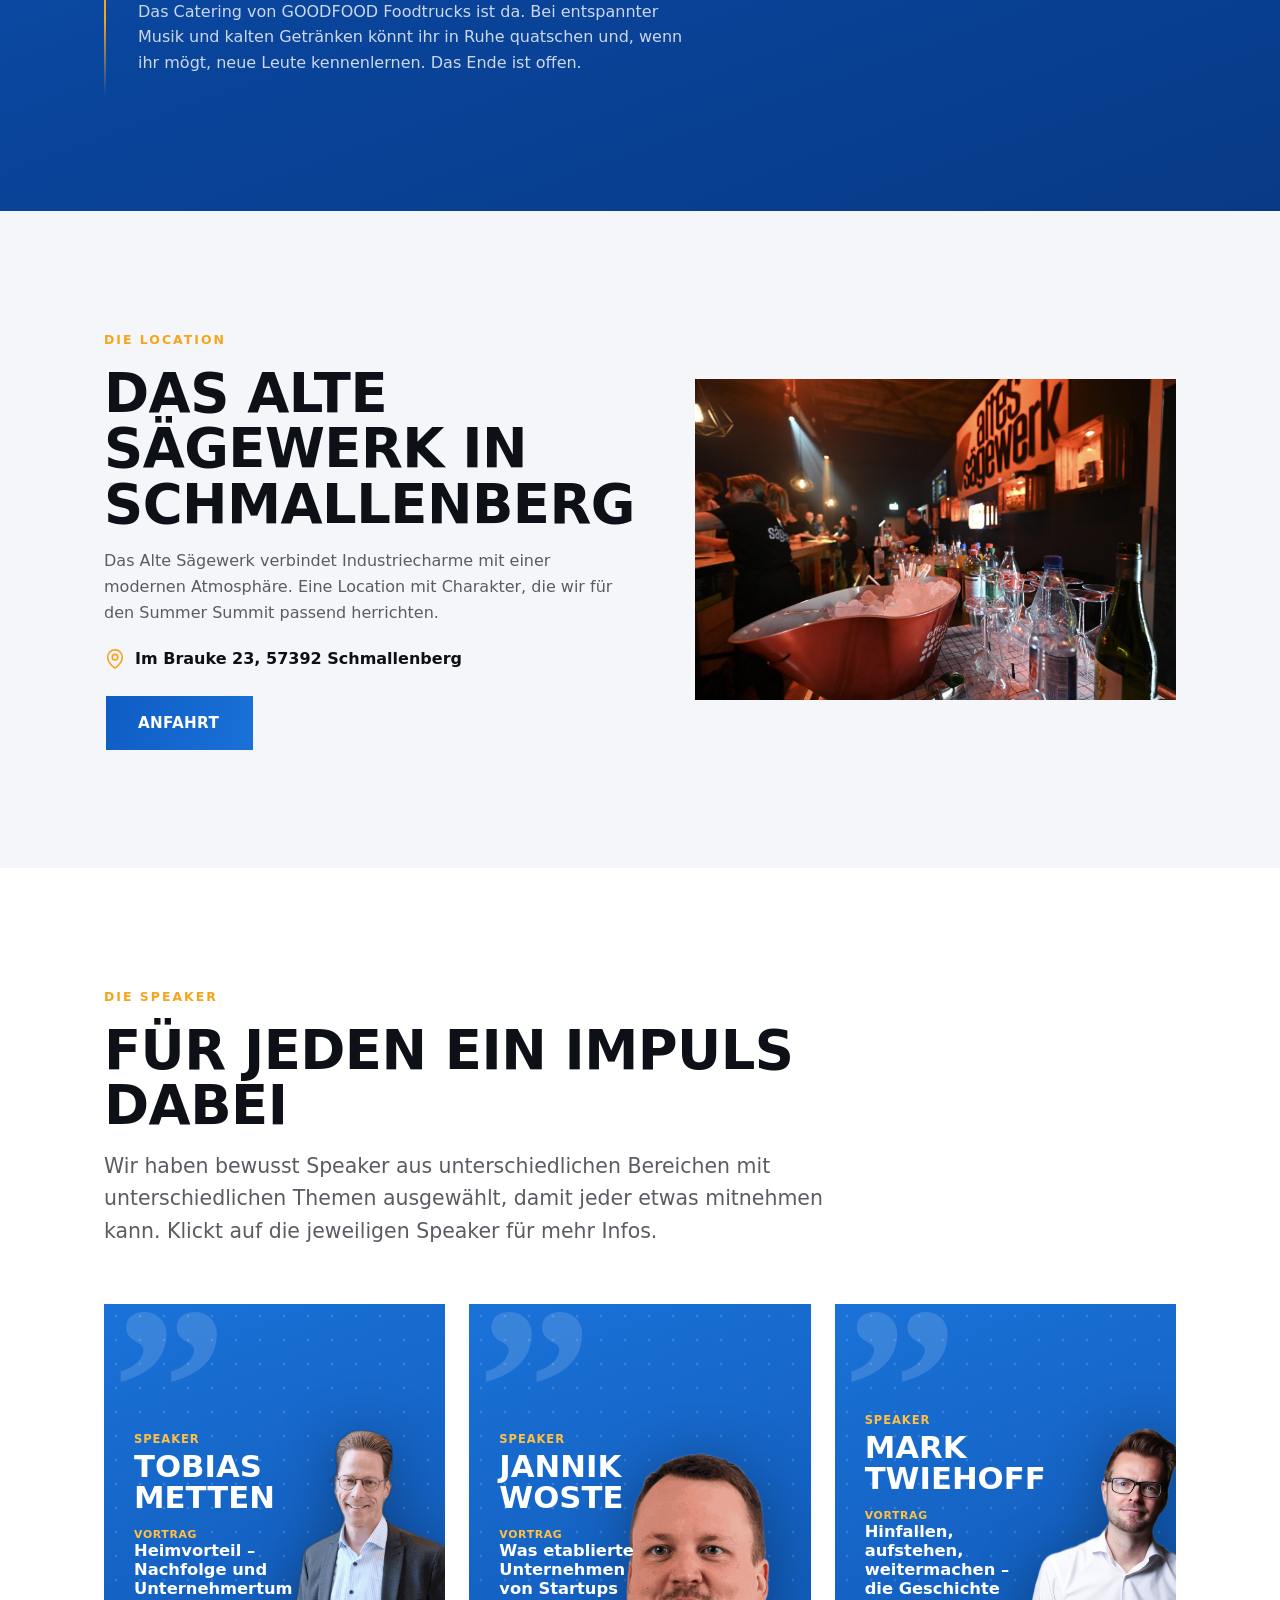
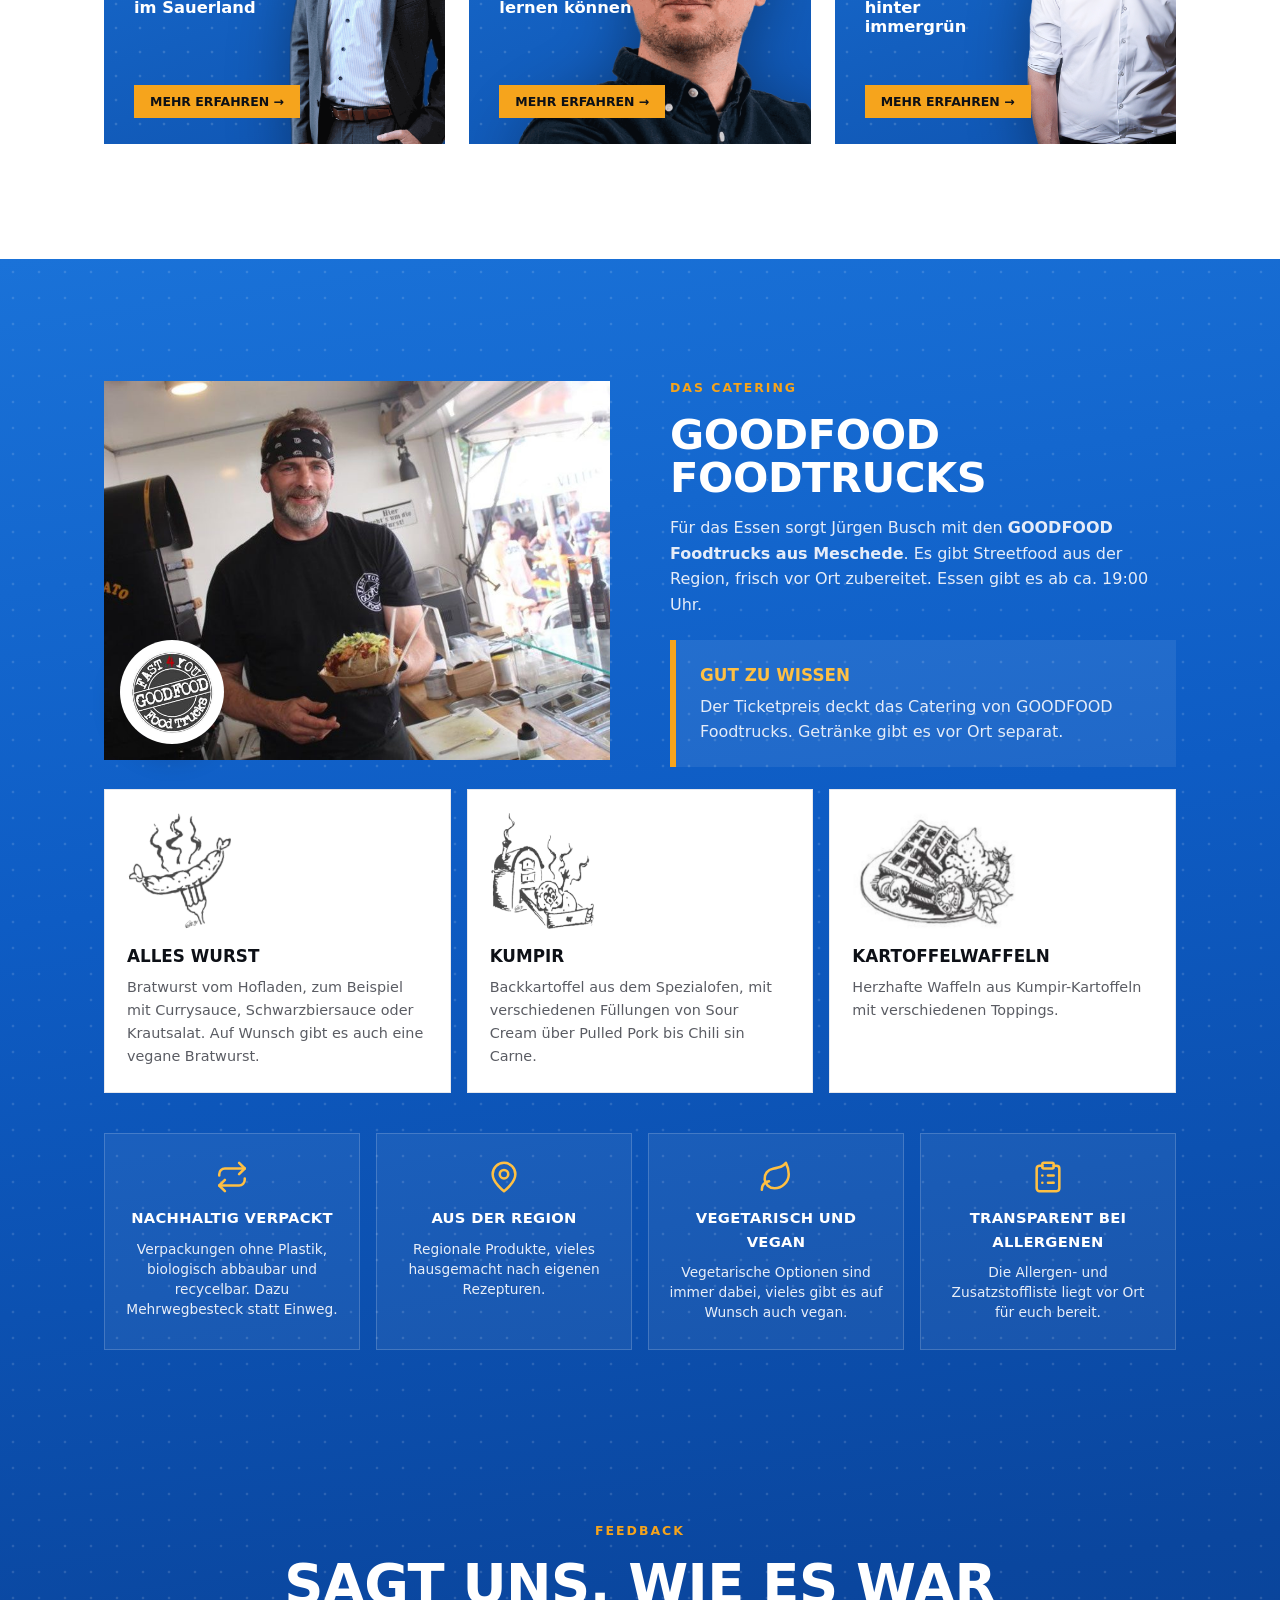
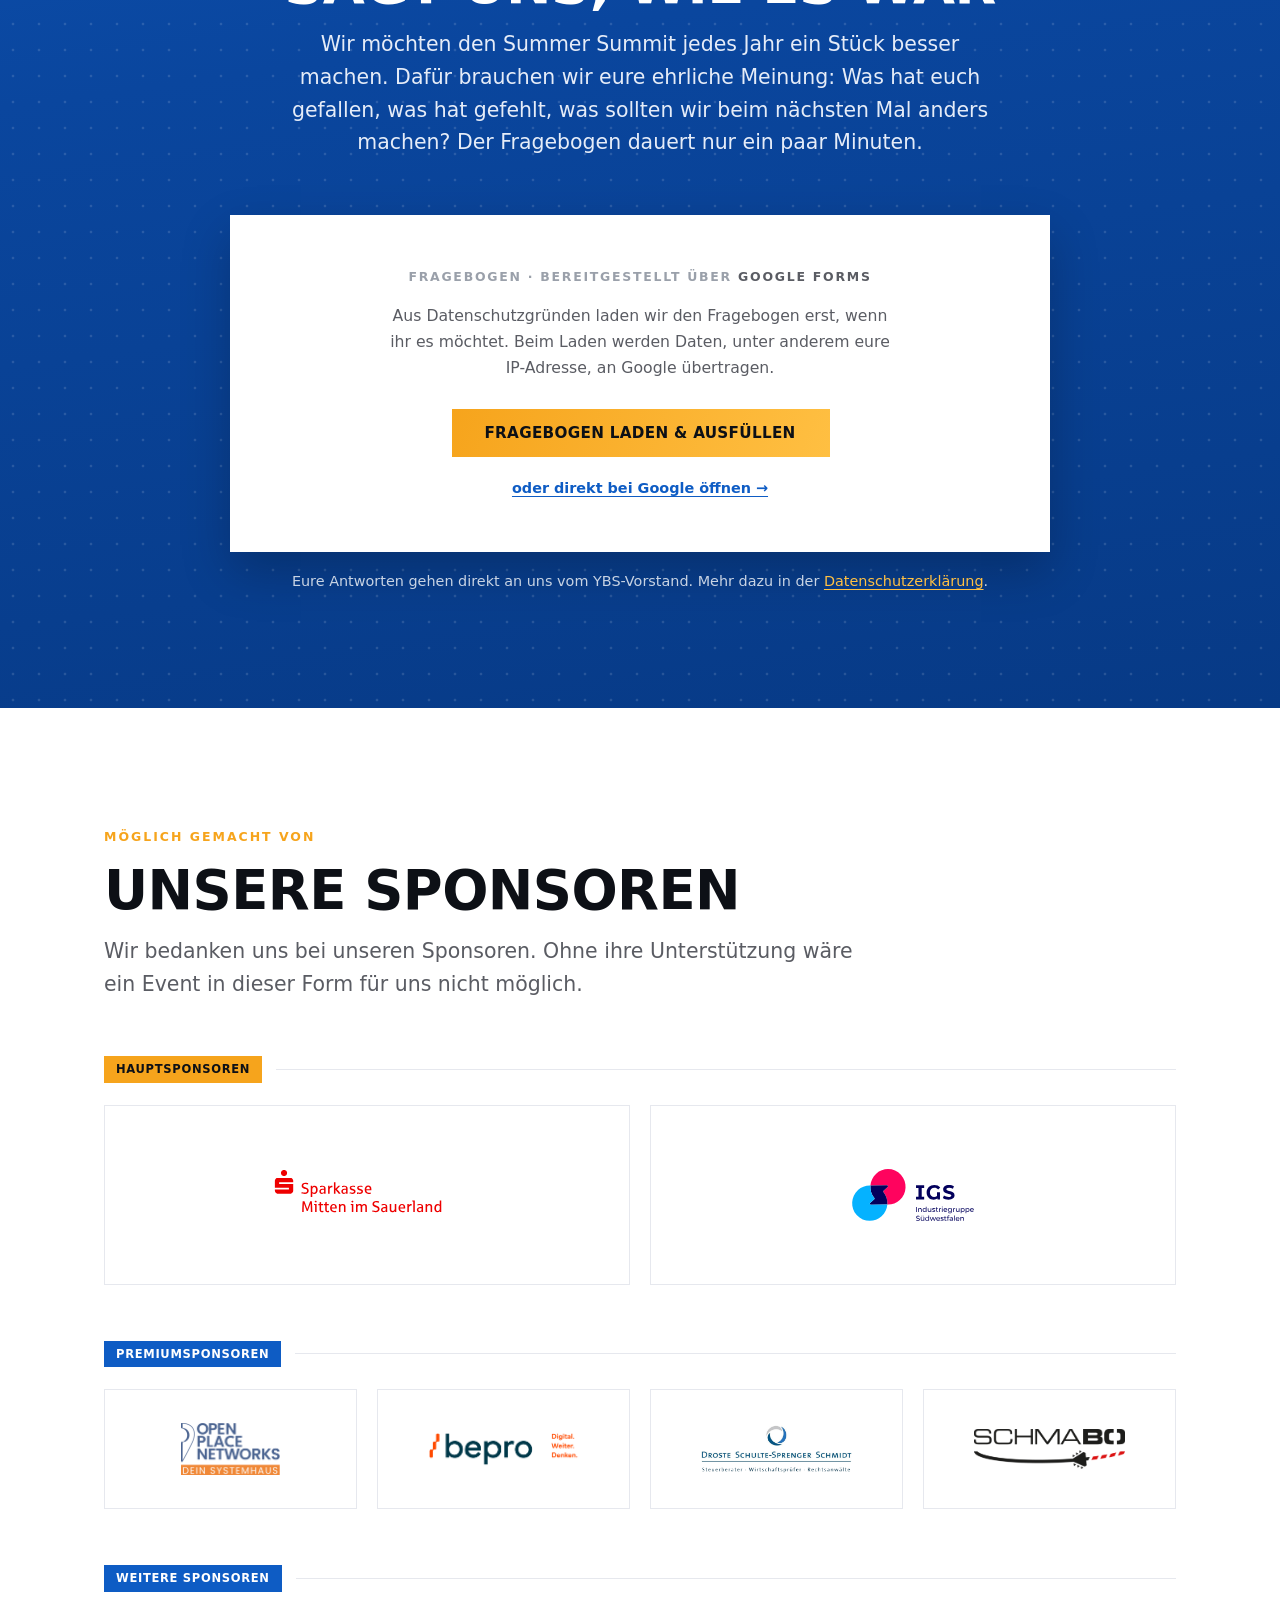
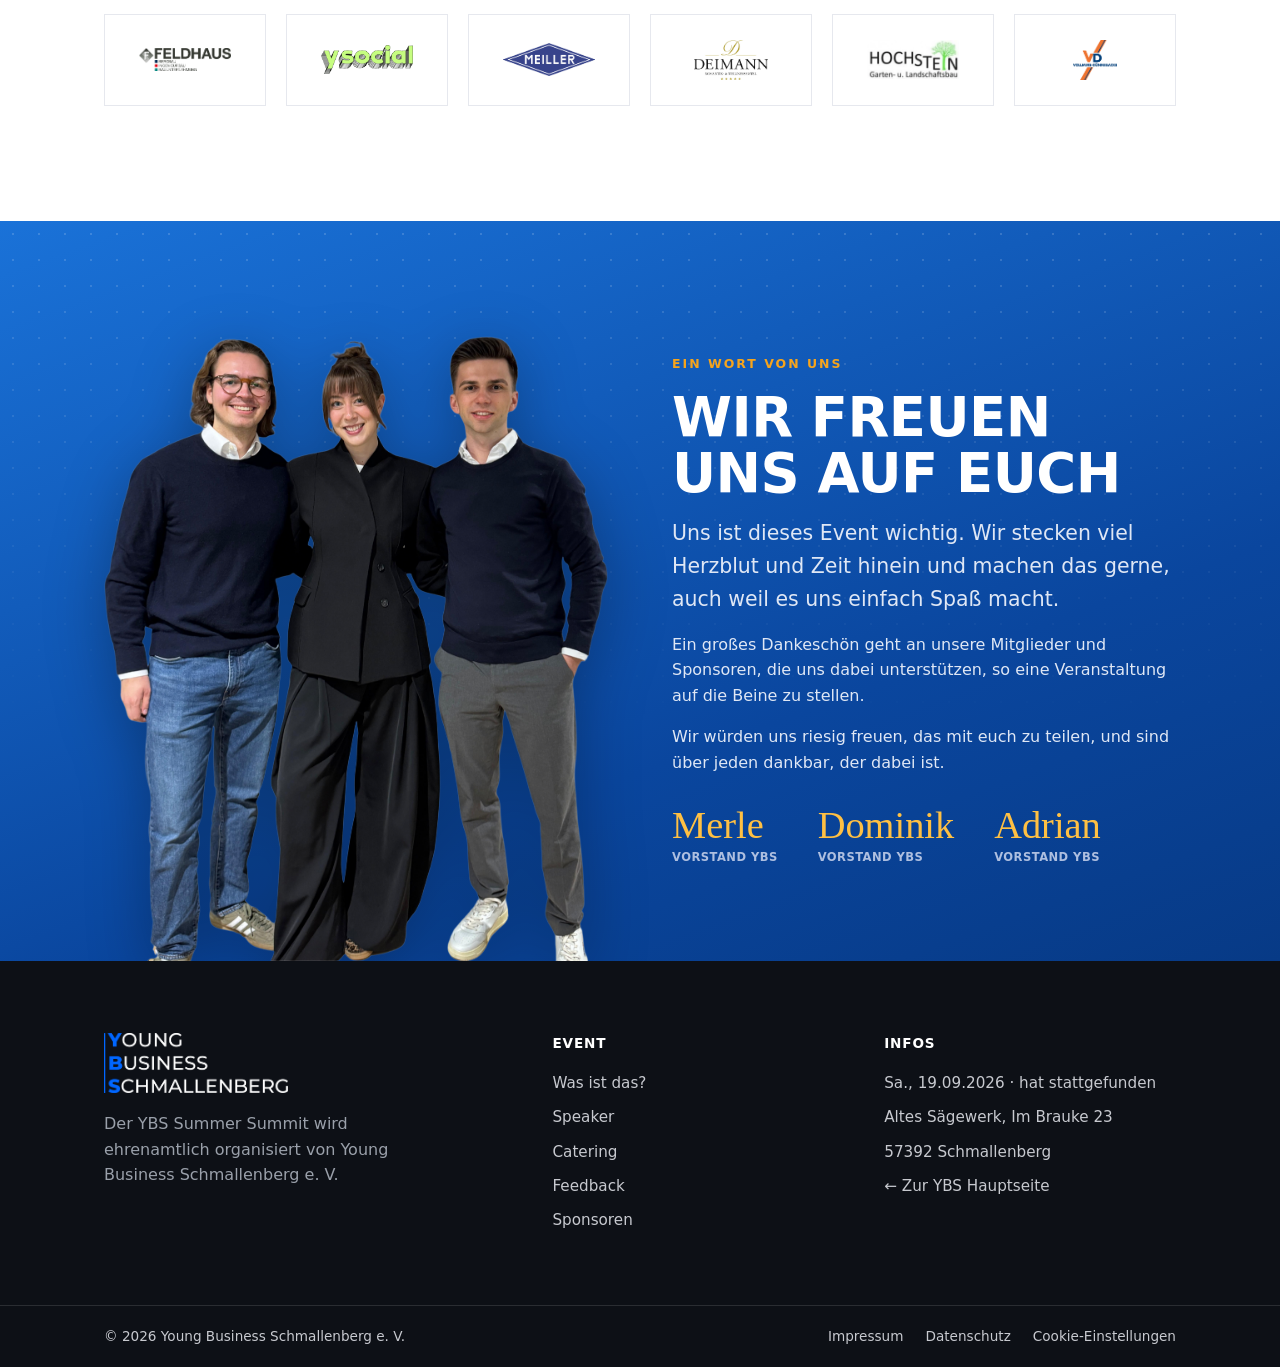
==== commit e9be54c7: "Landingpage nach dem Event: Danke-Block und Feedbackbogen Der Summer Summit hat am 19.09.2026 stattg" ====
--- a/index.html
+++ b/index.html
@@ -3,8 +3,8 @@
 <head>
   <meta charset="utf-8" />
   <meta name="viewport" content="width=device-width, initial-scale=1" />
-  <title>YBS Summer Summit 2026 – Unternehmertum erleben · 19.09.2026 Schmallenberg</title>
-  <meta name="description" content="YBS Summer Summit 2026 am 19. September im Alten Sägewerk Schmallenberg. Impulsvorträge, Essen vom Foodtruck und Zeit für Gespräche. Ehrenamtlich organisiert von Young Business Schmallenberg." />
+  <title>YBS Summer Summit 2026 – Danke für ein ausverkauftes Haus</title>
+  <meta name="description" content="Der YBS Summer Summit 2026 am 19. September im Alten Sägewerk Schmallenberg ist vorbei. Vielen Dank für die zahlreiche Teilnahme und ein ausverkauftes Haus. Die Bilder folgen in Kürze." />
   <!-- Google Fonts werden erst nach Einwilligung geladen (siehe Consent-Banner) -->
   <script>
     window.__loadFonts = function () {
@@ -52,7 +52,7 @@
     try { if (localStorage.getItem('ybs-consent') === 'accepted') window.__loadPixel(); } catch (e) {}
   </script>
   <link rel="stylesheet" href="consent.css" />
-  <link rel="stylesheet" href="summer-summit.css?v=2" />
+  <link rel="stylesheet" href="summer-summit.css?v=4" />
 </head>
 <body>
 
@@ -63,13 +63,13 @@
         <img src="assets/ss/logo-event-trim.png" alt="YBS Summer Summit 2026" class="site-header__logo" />
       </a>
       <nav class="nav" aria-label="Hauptnavigation">
+        <a href="#danke">Danke</a>
         <a href="#event">Event</a>
         <a href="#location">Location</a>
         <a href="#speaker">Speaker</a>
         <a href="#catering">Catering</a>
-        <a href="#qa">Q&amp;A</a>
         <a href="#sponsoren">Sponsoren</a>
-        <a href="#tickets" class="site-header__cta"><span class="btn btn--gold btn--sm">Tickets</span></a>
+        <a href="#feedback" class="site-header__cta"><span class="btn btn--gold btn--sm">Feedback</span></a>
       </nav>
       <button class="nav-toggle" aria-label="Menü öffnen" aria-expanded="false"><span></span><span></span><span></span></button>
     </div>
@@ -82,20 +82,50 @@
     <img src="assets/ss/graphic-mic.png" alt="" class="hero__graphic hero__graphic--mic" aria-hidden="true" />
     <img src="assets/ss/graphic-aperol.png" alt="" class="hero__graphic hero__graphic--aperol" aria-hidden="true" />
     <div class="container hero__inner">
-      <a href="#tickets" class="hero__badge hero__badge--tickets"><span class="pulse-dot" aria-hidden="true"></span><b>Nur noch sehr wenige Tickets</b></a>
+      <a href="#danke" class="hero__badge hero__badge--tickets"><span class="pulse-dot" aria-hidden="true"></span><b>Ausverkauft &middot; Danke an alle</b></a>
       <img src="assets/ss/logo-event-trim.png" alt="YBS Summer Summit 2026" class="hero__logo" />
       <p class="hero__slogan">Unternehmertum erleben</p>
       <div class="hero__facts">
         <span>Spannende Speaker&nbsp;&nbsp;|&nbsp;&nbsp;Gute Gespräche&nbsp;&nbsp;|&nbsp;&nbsp;Entspannter Ausklang in den Abend</span>
-        <span>Sa., 19. September 2026, ab 15:00 Uhr</span>
-        <span>Altes Sägewerk, Schmallenberg</span>
+        <span>Sa., 19. September 2026 &middot; Altes Sägewerk, Schmallenberg</span>
+        <span>Vielen Dank für ein ausverkauftes Haus</span>
       </div>
       <div class="hero__actions">
-        <a href="#tickets" class="btn btn--gold">Tickets sichern</a>
-        <a href="#event" class="btn btn--outline-light">Mehr erfahren</a>
+        <a href="#feedback" class="btn btn--gold">Feedback geben</a>
+        <a href="#danke" class="btn btn--outline-light">Zum Rückblick</a>
       </div>
     </div>
     <div class="hero__scroll">Scroll</div>
+  </section>
+
+  <!-- ===== DANKE / NACH DEM EVENT (nach dem 19.09.2026 ergaenzt) ===== -->
+  <section class="section afterglow-section" id="danke">
+    <div class="container section__inner">
+      <div class="afterglow">
+        <span class="eyebrow eyebrow--ink">19. September 2026 &middot; Der Summer Summit ist vorbei</span>
+        <span class="afterglow__word">DANKE!</span>
+        <p class="lead">Vielen Dank für die zahlreiche Teilnahme. Wir durften vor einem ausverkauften Haus feiern, und das hätten wir ohne euch niemals geschafft.</p>
+        <p>Danke an alle, die dabei waren, an unsere Speaker für ihre offenen Einblicke, an unsere Sponsoren für die Unterstützung und an alle Helferinnen und Helfer im Hintergrund. Ein Nachmittag und Abend voller guter Gespräche, starker Impulse und echter Begegnungen: genau so hatten wir uns das vorgestellt.</p>
+      </div>
+
+      <div class="afterglow__next">
+        <div class="afterglow__card">
+          <span class="afterglow__ico" aria-hidden="true">
+            <svg viewBox="0 0 24 24" fill="none" stroke="currentColor" stroke-width="1.7" stroke-linecap="round" stroke-linejoin="round"><path d="M23 19a2 2 0 0 1-2 2H3a2 2 0 0 1-2-2V8a2 2 0 0 1 2-2h4l2-3h6l2 3h4a2 2 0 0 1 2 2z"/><circle cx="12" cy="13" r="4"/></svg>
+          </span>
+          <h3>Die Bilder folgen in Kürze</h3>
+          <p>Die Fotos vom Nachmittag und Abend werden gerade gesichtet und bearbeitet. Sobald sie fertig sind, findet ihr sie hier auf der Seite und auf unseren Social-Media-Kanälen. Schaut also gerne noch einmal vorbei.</p>
+        </div>
+        <div class="afterglow__card">
+          <span class="afterglow__ico" aria-hidden="true">
+            <svg viewBox="0 0 24 24" fill="none" stroke="currentColor" stroke-width="1.7" stroke-linecap="round" stroke-linejoin="round"><path d="M21 11.5a8.4 8.4 0 0 1-9 8.4 9 9 0 0 1-3.9-.9L3 21l1.9-4.6A8.4 8.4 0 0 1 4 11.5a8.4 8.4 0 0 1 8.5-8.4h.5a8.4 8.4 0 0 1 8 8z"/></svg>
+          </span>
+          <h3>Wie hat es euch gefallen?</h3>
+          <p>Euer ehrliches Feedback hilft uns, den nächsten Summer Summit noch besser zu machen. Der Fragebogen dauert nur ein paar Minuten.</p>
+          <a href="#feedback" class="btn btn--blue btn--sm">Zum Feedbackbogen</a>
+        </div>
+      </div>
+    </div>
   </section>
 
   <!-- ===== EVENT / WAS IST DAS ===== -->
@@ -105,7 +135,7 @@
         <div class="intro__text">
           <span class="eyebrow eyebrow--ink">Was ist der Summer Summit?</span>
           <h2 class="section-title">Ein Nachmittag &amp; Abend rund ums Unternehmertum.</h2>
-          <p>Am 19. September kommen im Alten Sägewerk in Schmallenberg Menschen zusammen, die sich für Unternehmertum interessieren. Egal ob du ein Unternehmen führst, eine Nachfolge übernimmst, gerade gründest oder einfach neugierig bist. Das Event ist bewusst für alle Altersgruppen gedacht, wir wollen damit auch eine Brücke zwischen den Generationen schlagen.</p>
+          <p>Am 19. September kamen im Alten Sägewerk in Schmallenberg Menschen zusammen, die sich für Unternehmertum interessieren. Egal ob du ein Unternehmen führst, eine Nachfolge übernimmst, gerade gründest oder einfach neugierig bist. Das Event ist bewusst für alle Altersgruppen gedacht, wir wollen damit auch eine Brücke zwischen den Generationen schlagen.</p>
           <p>Am Nachmittag gibt es Impulsvorträge von Unternehmern, die offen aus ihrem eigenen Weg und ihren Erfahrungen berichten. Bei einem Ausklang in den Abend hast du die Möglichkeit, neue Kontakte zu knüpfen und mit anderen ins Gespräch zu kommen.</p>
           <p>Der Summer Summit wird dabei <strong class="highlight">vollständig ehrenamtlich</strong> organisiert. Der Ticketpreis deckt das Catering, mehr nicht.</p>
         </div>
@@ -180,7 +210,7 @@
     <div class="container section__inner">
       <div class="section__head">
         <span class="eyebrow">Der Ablauf</span>
-        <h2 class="section-title section-title--light">So läuft der Nachmittag &amp; Abend ab</h2>
+        <h2 class="section-title section-title--light">So lief der Nachmittag &amp; Abend ab</h2>
         <p class="lead lead--light">Wir wollten keinen durchgetakteten Nachmittag mit Vortrag an Vortrag. Deshalb gibt es zwischendurch immer wieder kurze Pausen, und der Übergang in den Abend läuft fließend. Die Zeitmarken dienen daher nur als grobe Orientierung.</p>
       </div>
       <div class="timeline">
@@ -346,53 +376,39 @@
     </div>
   </section>
 
-  <!-- ===== TICKETS (ticket.io Embed – Zwei-Klick-Lösung) ===== -->
-  <section class="section section--blue section--dots" id="tickets">
-    <div class="container section__inner">
-      <div class="section__head" style="text-align:center;max-width:680px;margin-inline:auto">
-        <span class="eyebrow">Tickets</span>
-        <h2 class="section-title section-title--light" style="justify-content:center">Sichere dir dein Ticket</h2>
-        <p class="lead lead--light">Es gibt zwei Ticketkategorien. Tickets gibt es nur im Vorverkauf, eine Abendkasse gibt es nicht. Der Kauf läuft über ticket.io, du wirst dorthin weitergeleitet.</p>
-      </div>
-
-      <div class="thanks-box">
-        <span class="thanks-box__word">DANKE!</span>
-        <p>Der Summer Summit ist fast ausverkauft. Mit jedem gekauften Ticket unterstützt ihr ein Event, das wir komplett ehrenamtlich auf die Beine stellen. Für diese große Unterstützung möchten wir euch von Herzen danke sagen. Wir freuen uns auf den Tag mit euch.</p>
-      </div>
-
-      <div class="vvk-note">
-        <svg viewBox="0 0 24 24" fill="none" stroke="currentColor" stroke-width="1.8" stroke-linecap="round" stroke-linejoin="round"><circle cx="12" cy="12" r="10"/><path d="M12 8v4"/><path d="M12 16h.01"/></svg>
-        <p><strong>Nur noch sehr wenige Tickets.</strong> Tickets gibt es nur im Vorverkauf, eine Abendkasse gibt es nicht. Wer noch dabei sein möchte, sollte sich sein Ticket jetzt online sichern.</p>
-      </div>
-
-      <div class="tickets__wrap">
-        <div class="ticket-cats">
-          <div class="ticket-cat">
-            <div class="ticket-cat__info">
-              <h4>Regulär</h4>
-              <p>Zugang zum ganzen Abend inklusive Catering von GOODFOOD Foodtrucks. Getränke sind separat.</p>
-            </div>
-            <div class="ticket-cat__price">24,99&nbsp;€</div>
-          </div>
-          <div class="ticket-cat">
-            <div class="ticket-cat__info">
-              <h4>Schüler und Studenten</h4>
-              <p>Gleicher Zugang zum reduzierten Preis. Bitte einen gültigen Nachweis am Einlass mitbringen.</p>
-            </div>
-            <div class="ticket-cat__price">14,99&nbsp;€</div>
-          </div>
-        </div>
-
-        <div style="text-align:center;margin-top:26px">
-          <a href="https://saegewerk.ticket.io/PoehPkMO/" target="_blank" rel="noopener noreferrer" class="btn btn--gold">Tickets bei ticket.io kaufen</a>
-          <p class="ticket-note">Der Button öffnet den Ticketshop von ticket.io in einem neuen Tab. Dort schließt ihr den Kauf ab.</p>
-        </div>
-      </div>
+  <!-- ===== FEEDBACK (ersetzt nach dem Event die Ticket-Sektion) ===== -->
+  <section class="section section--blue section--dots" id="feedback">
+    <div class="container section__inner">
+      <div class="section__head" style="text-align:center;max-width:720px;margin-inline:auto">
+        <span class="eyebrow">Feedback</span>
+        <h2 class="section-title section-title--light" style="justify-content:center">Sagt uns, wie es war</h2>
+        <p class="lead lead--light">Wir möchten den Summer Summit jedes Jahr ein Stück besser machen. Dafür brauchen wir eure ehrliche Meinung: Was hat euch gefallen, was hat gefehlt, was sollten wir beim nächsten Mal anders machen? Der Fragebogen dauert nur ein paar Minuten.</p>
+      </div>
+
+      <!-- Google Forms – DSGVO: erst auf Klick laden (Zwei-Klick-Lösung) -->
+      <div class="feedback-embed" id="feedback-embed" data-form-src="https://docs.google.com/forms/d/e/1FAIpQLScO5byHoIR7M7FQcu1rOMJMDmFu_6o7qcAsPoXQ2CimBHxpIg/viewform?embedded=true">
+        <div class="feedback-embed__placeholder">
+          <span class="feedback-embed__brand">Fragebogen &middot; bereitgestellt über <b>Google&nbsp;Forms</b></span>
+          <p>Aus Datenschutzgründen laden wir den Fragebogen erst, wenn ihr es möchtet. Beim Laden werden Daten, unter anderem eure IP-Adresse, an Google übertragen.</p>
+          <button type="button" class="btn btn--gold" data-load-feedback>Fragebogen laden &amp; ausfüllen</button>
+          <a class="feedback-embed__ext" href="https://docs.google.com/forms/d/e/1FAIpQLScO5byHoIR7M7FQcu1rOMJMDmFu_6o7qcAsPoXQ2CimBHxpIg/viewform" target="_blank" rel="noopener noreferrer">oder direkt bei Google öffnen →</a>
+        </div>
+      </div>
+
+      <p class="feedback-note">
+        Eure Antworten gehen direkt an uns vom YBS-Vorstand. Mehr dazu in der
+        <a href="https://youngbusiness-schmallenberg.de/datenschutz/" target="_blank" rel="noopener noreferrer">Datenschutzerklärung</a>.
+      </p>
     </div>
   </section>
   </div><!-- /.blue-block -->
 
-  <!-- ===== Q&A ===== -->
+  <!-- ===== Q&A =====
+       Nach dem Event ausgeblendet: die Fragen beziehen sich auf die Zeit VOR dem
+       Summer Summit (Anreise, Abendkasse, Dresscode). Fuer 2027 einfach diesen
+       Kommentar wieder oeffnen. Originalblock:
+
+  <!~~ ===== Q&A ===== ~~>
   <section class="section" id="qa" style="background:var(--paper-2)">
     <div class="container section__inner">
       <div class="section__head">
@@ -441,6 +457,8 @@
       </div>
     </div>
   </section>
+
+  -->
 
   <!-- ===== SPONSOREN ===== -->
   <section class="section" id="sponsoren">
@@ -547,15 +565,14 @@
           <li><a href="#event">Was ist das?</a></li>
           <li><a href="#speaker">Speaker</a></li>
           <li><a href="#catering">Catering</a></li>
-          <li><a href="#tickets">Tickets</a></li>
-          <li><a href="#qa">Q&amp;A</a></li>
+          <li><a href="#feedback">Feedback</a></li>
           <li><a href="#sponsoren">Sponsoren</a></li>
         </ul>
       </div>
       <div class="footer__col">
         <h4>Infos</h4>
         <ul>
-          <li>Sa., 19.09.2026 · ab 15 Uhr</li>
+          <li>Sa., 19.09.2026 · hat stattgefunden</li>
           <li>Altes Sägewerk, Im Brauke 23</li>
           <li>57392 Schmallenberg</li>
           <li><a href="https://www.youngbusiness-schmallenberg.de" target="_blank" rel="noopener noreferrer">← Zur YBS Hauptseite</a></li>
@@ -679,6 +696,27 @@
     }, { threshold: 0.1 });
     document.querySelectorAll('.section').forEach(el => { el.classList.add('reveal'); io.observe(el); });
   </script>
+
+  <!-- Feedbackbogen erst auf Klick laden (DSGVO, nach dem Event ergänzt) -->
+  <script>
+    (function () {
+      var box = document.getElementById('feedback-embed');
+      if (!box) return;
+      box.addEventListener('click', function (e) {
+        if (!e.target.closest('[data-load-feedback]')) return;
+        var frame = document.createElement('iframe');
+        frame.src = box.getAttribute('data-form-src');
+        frame.title = 'Feedbackbogen zum YBS Summer Summit 2026';
+        frame.setAttribute('frameborder', '0');
+        frame.setAttribute('marginheight', '0');
+        frame.setAttribute('marginwidth', '0');
+        box.innerHTML = '';
+        box.classList.add('is-loaded');
+        box.appendChild(frame);
+        frame.focus();
+      });
+    })();
+  </script>
   <script src="consent.js?v=3" defer></script>
 </body>
 </html>
--- a/summer-summit.css
+++ b/summer-summit.css
@@ -570,3 +570,82 @@
 .thanks-box p{margin:0 auto;max-width:62ch;color:var(--grey);font-size:1rem;line-height:1.6}
 @media(max-width:560px){.thanks-box{padding:22px 18px}}
 .faq__item p a{color:var(--blue);font-weight:700;text-decoration:underline;text-underline-offset:2px}
+
+/* =========================================================================
+   NACH DEM EVENT (ergänzt am 20.09.2026)
+   Danke-Block + eingebetteter Feedbackbogen.
+   Für den Summer Summit 2027 kann dieser gesamte Block entfernt werden.
+   ========================================================================= */
+
+.afterglow-section{background:var(--paper-2);border-bottom:1px solid var(--line)}
+.afterglow{max-width:840px;margin:0 auto;text-align:center}
+.afterglow .eyebrow--ink{justify-content:center}
+.afterglow__word{
+  display:block;font-family:var(--font-head);font-weight:800;
+  font-size:clamp(3rem,10vw,6rem);line-height:1;letter-spacing:.02em;
+  margin:10px 0 22px;
+  background:linear-gradient(110deg,var(--blue-1) 0%,var(--blue) 45%,var(--blue-3) 100%);
+  -webkit-background-clip:text;background-clip:text;color:transparent;
+}
+.afterglow .lead{margin:0 auto 18px;max-width:62ch;color:var(--ink);font-weight:600}
+.afterglow p{margin:0 auto 14px;max-width:66ch;color:var(--grey);line-height:1.7}
+
+.afterglow__next{
+  display:grid;grid-template-columns:repeat(2,1fr);gap:22px;
+  max-width:940px;margin:44px auto 0;
+}
+.afterglow__card{
+  background:var(--paper);border:1px solid var(--line);
+  padding:30px 28px;text-align:left;
+  box-shadow:0 14px 34px rgba(13,16,22,.07);
+}
+.afterglow__ico{display:block;width:40px;height:40px;color:var(--blue);margin-bottom:16px}
+.afterglow__ico svg{width:100%;height:100%}
+.afterglow__card h3{
+  font-family:var(--font-head);font-weight:800;font-size:1.22rem;
+  color:var(--ink);margin-bottom:10px;line-height:1.3;
+}
+.afterglow__card p{margin:0;color:var(--grey);font-size:.98rem;line-height:1.65}
+.afterglow__card .btn{margin-top:18px}
+
+@media(max-width:760px){
+  .afterglow__next{grid-template-columns:1fr;gap:18px;margin-top:34px}
+  .afterglow__card{padding:26px 22px}
+}
+
+/* --- Feedbackbogen (Google Forms, Zwei-Klick-Lösung) --- */
+.feedback-embed{
+  max-width:820px;margin:0 auto;
+  background:var(--paper);
+  box-shadow:0 20px 46px rgba(0,0,0,.22);
+}
+.feedback-embed iframe{
+  display:block;width:100%;height:clamp(640px,88vh,1020px);border:0;
+}
+.feedback-embed__placeholder{
+  padding:clamp(32px,5vw,52px) clamp(24px,5vw,48px);text-align:center;
+}
+.feedback-embed__brand{
+  display:block;font-size:.78rem;font-weight:700;letter-spacing:.14em;
+  text-transform:uppercase;color:var(--grey-light);margin-bottom:16px;
+}
+.feedback-embed__brand b{color:var(--grey)}
+.feedback-embed__placeholder p{
+  max-width:52ch;margin:0 auto 26px;color:var(--grey);
+  font-size:.98rem;line-height:1.65;
+}
+.feedback-embed__ext{
+  display:block;margin-top:18px;color:var(--blue);
+  font-size:.9rem;font-weight:600;text-decoration:underline;text-underline-offset:3px;
+}
+.feedback-embed__ext:hover{color:var(--blue-2)}
+.feedback-note{
+  max-width:820px;margin:18px auto 0;text-align:center;
+  color:rgba(255,255,255,.78);font-size:.9rem;line-height:1.6;
+}
+.feedback-note a{color:var(--gold-2);text-decoration:underline;text-underline-offset:3px}
+.feedback-note a:hover{color:#fff}
+
+@media(max-width:560px){
+  .feedback-embed iframe{height:clamp(680px,92vh,1100px)}
+}
